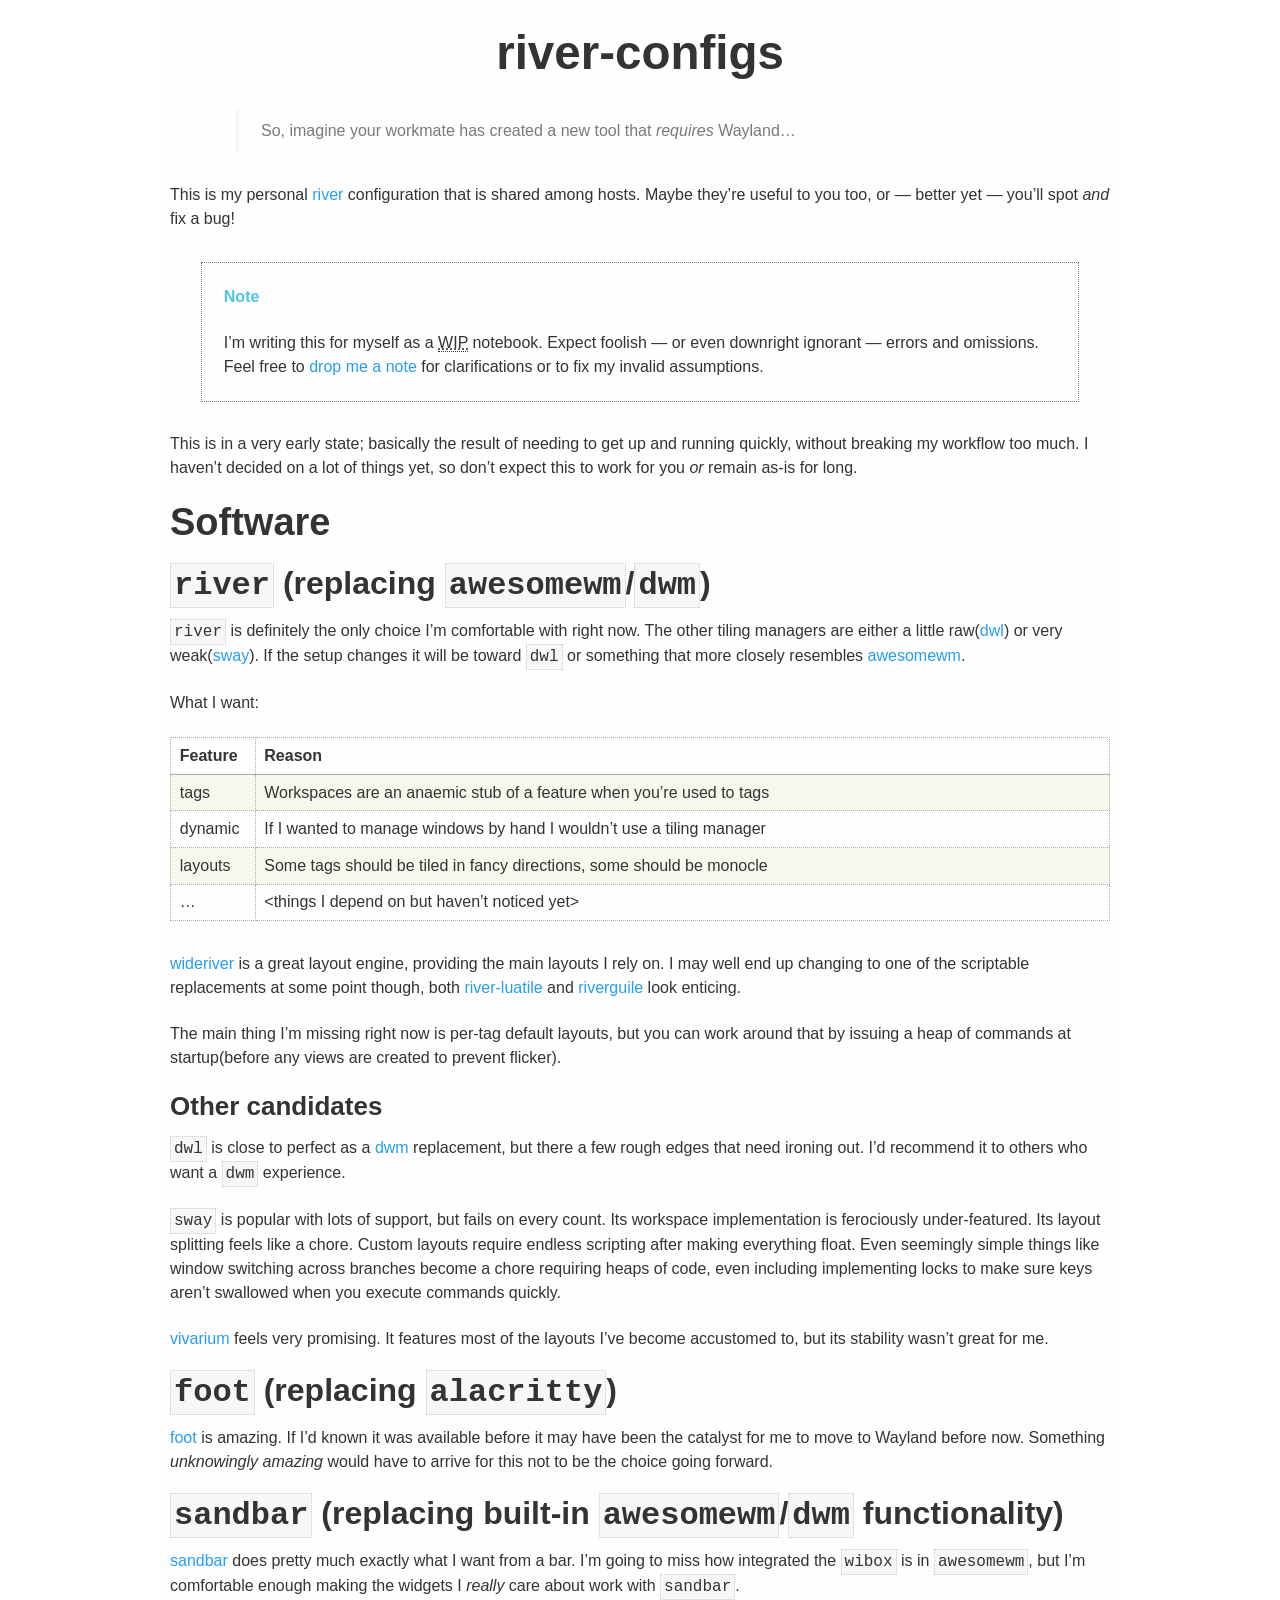
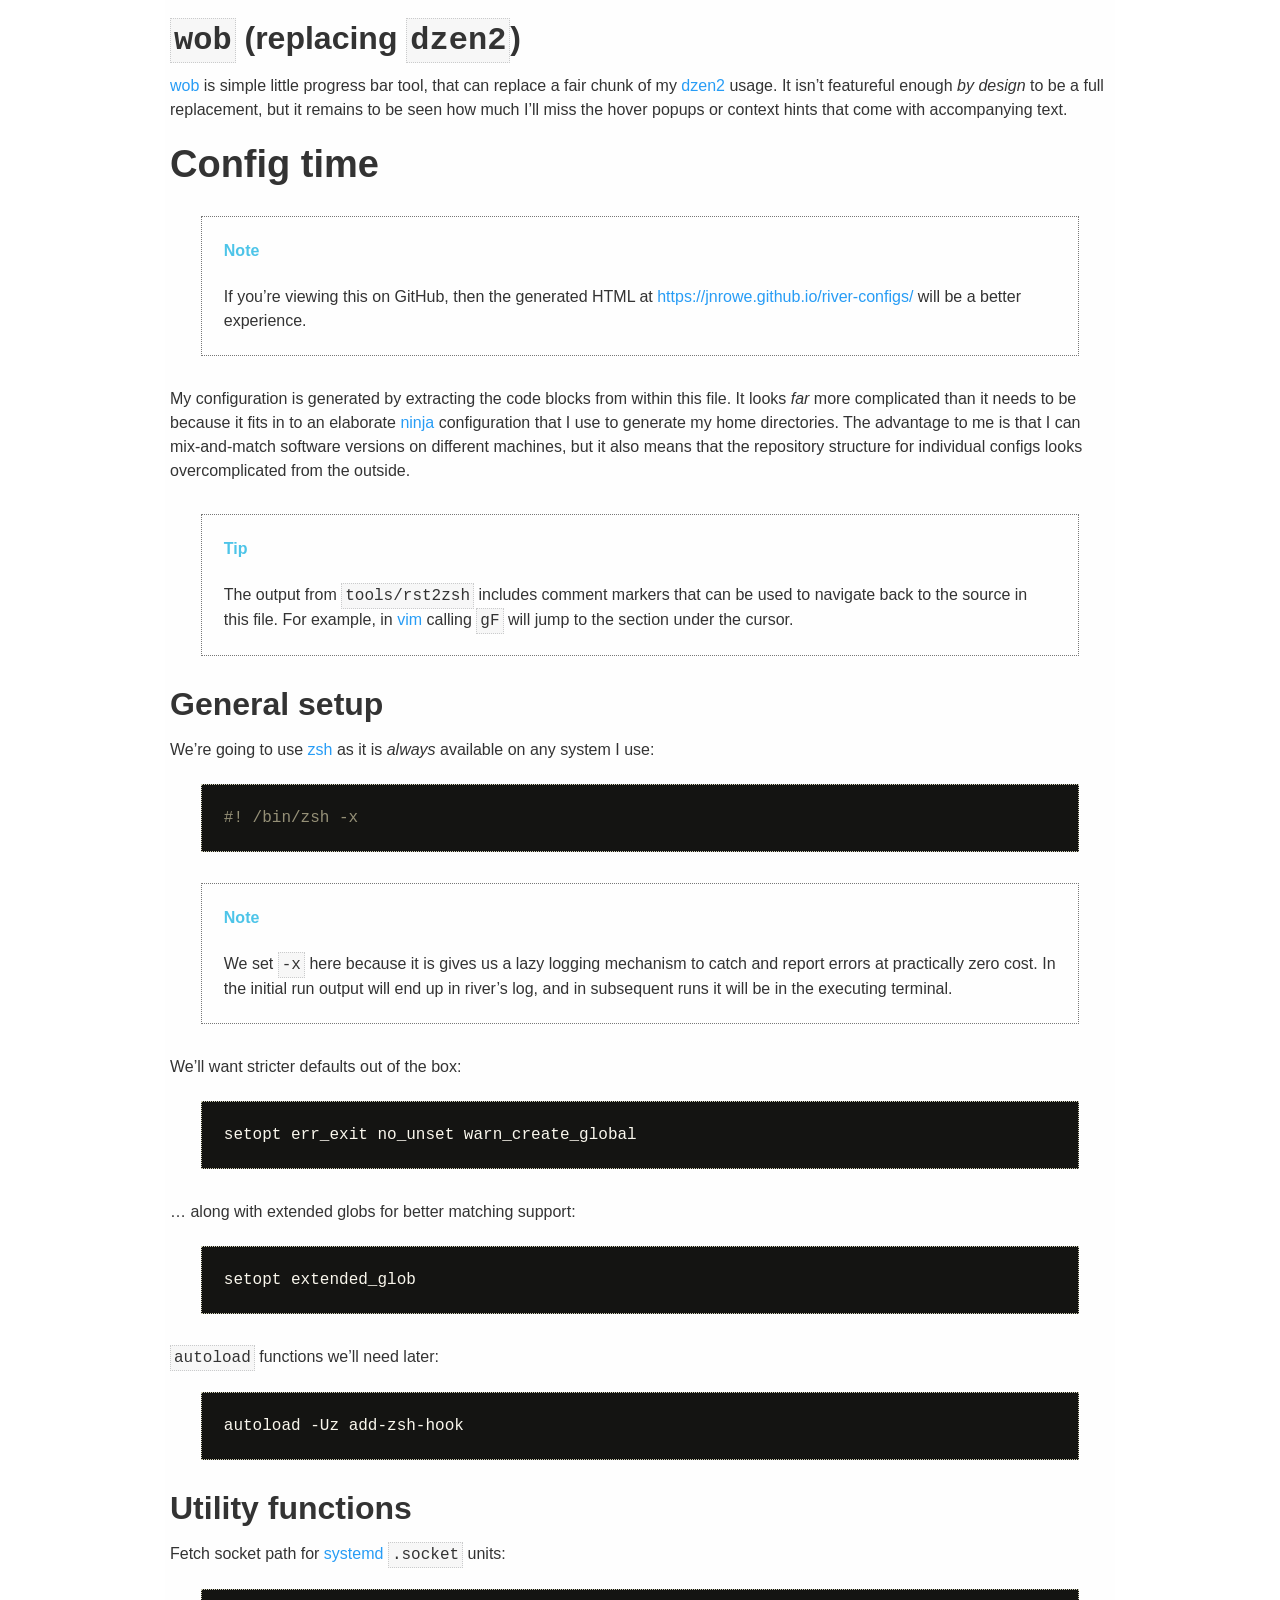
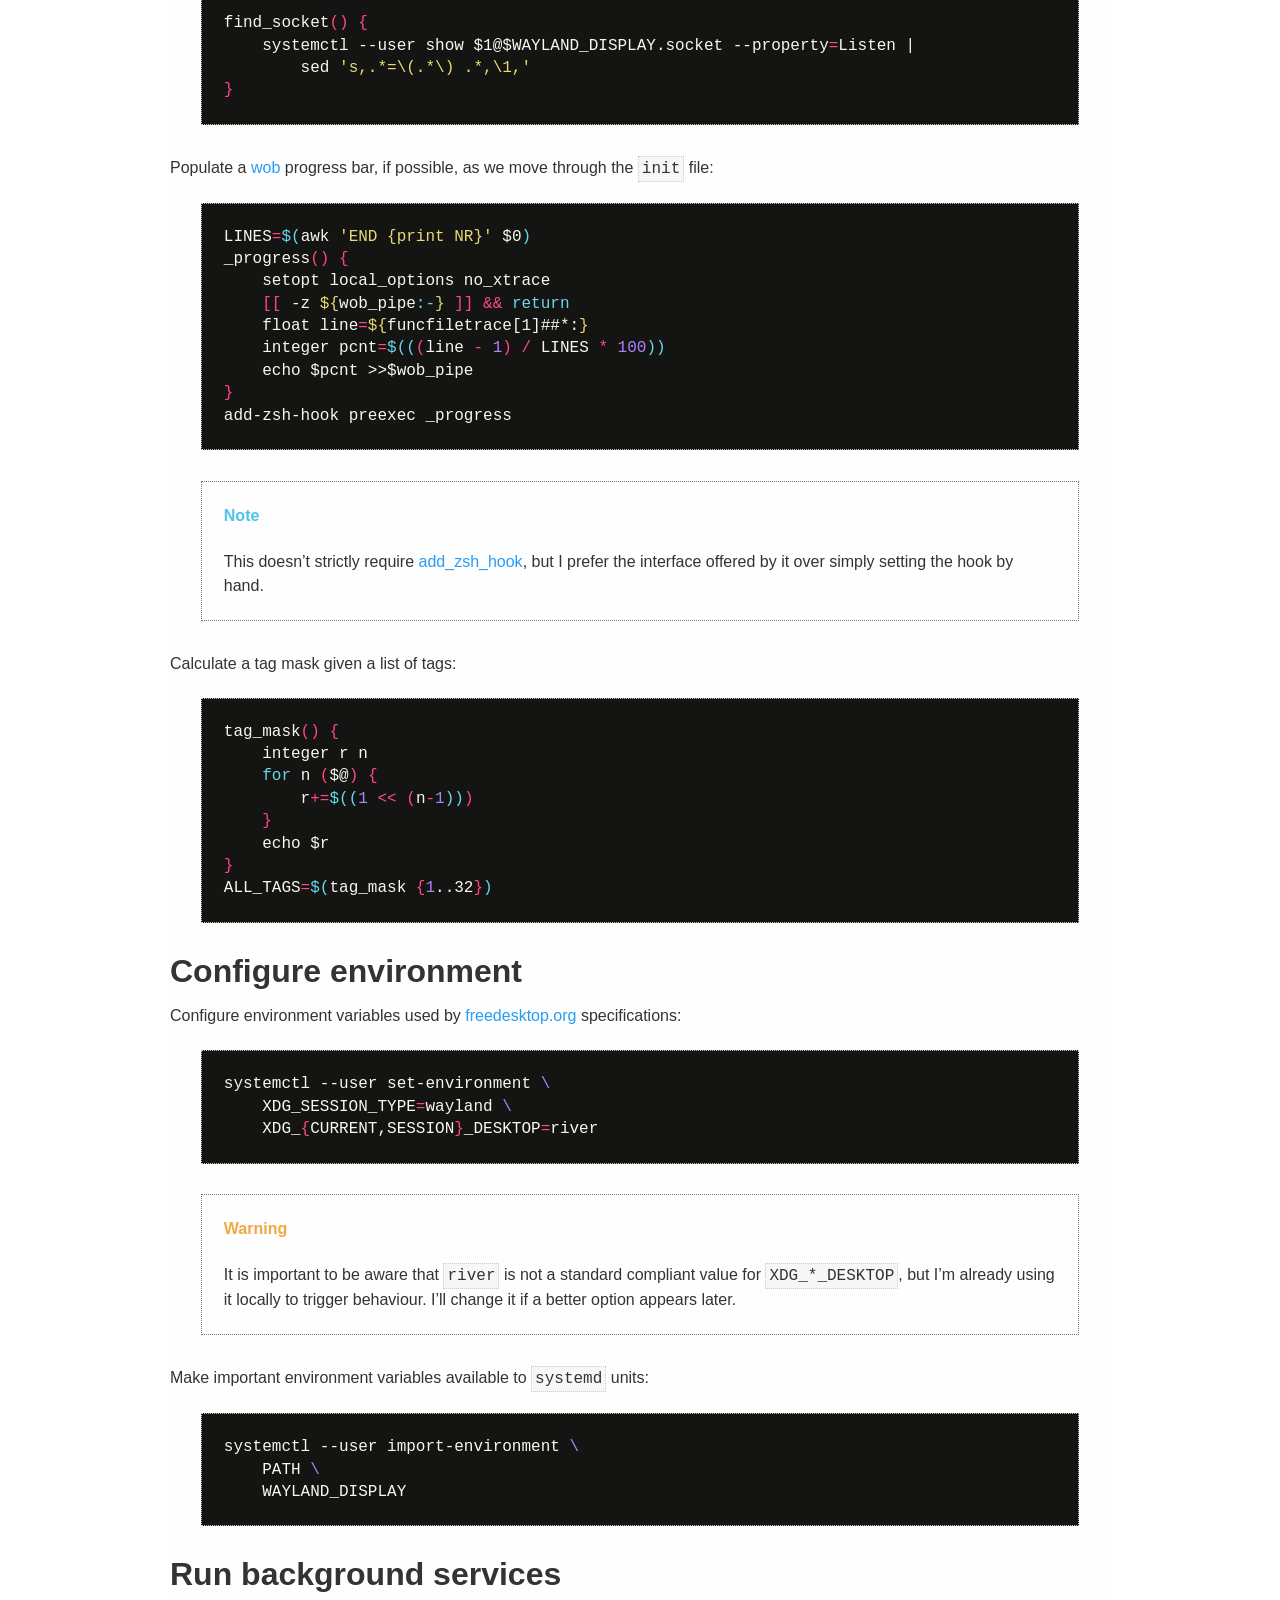
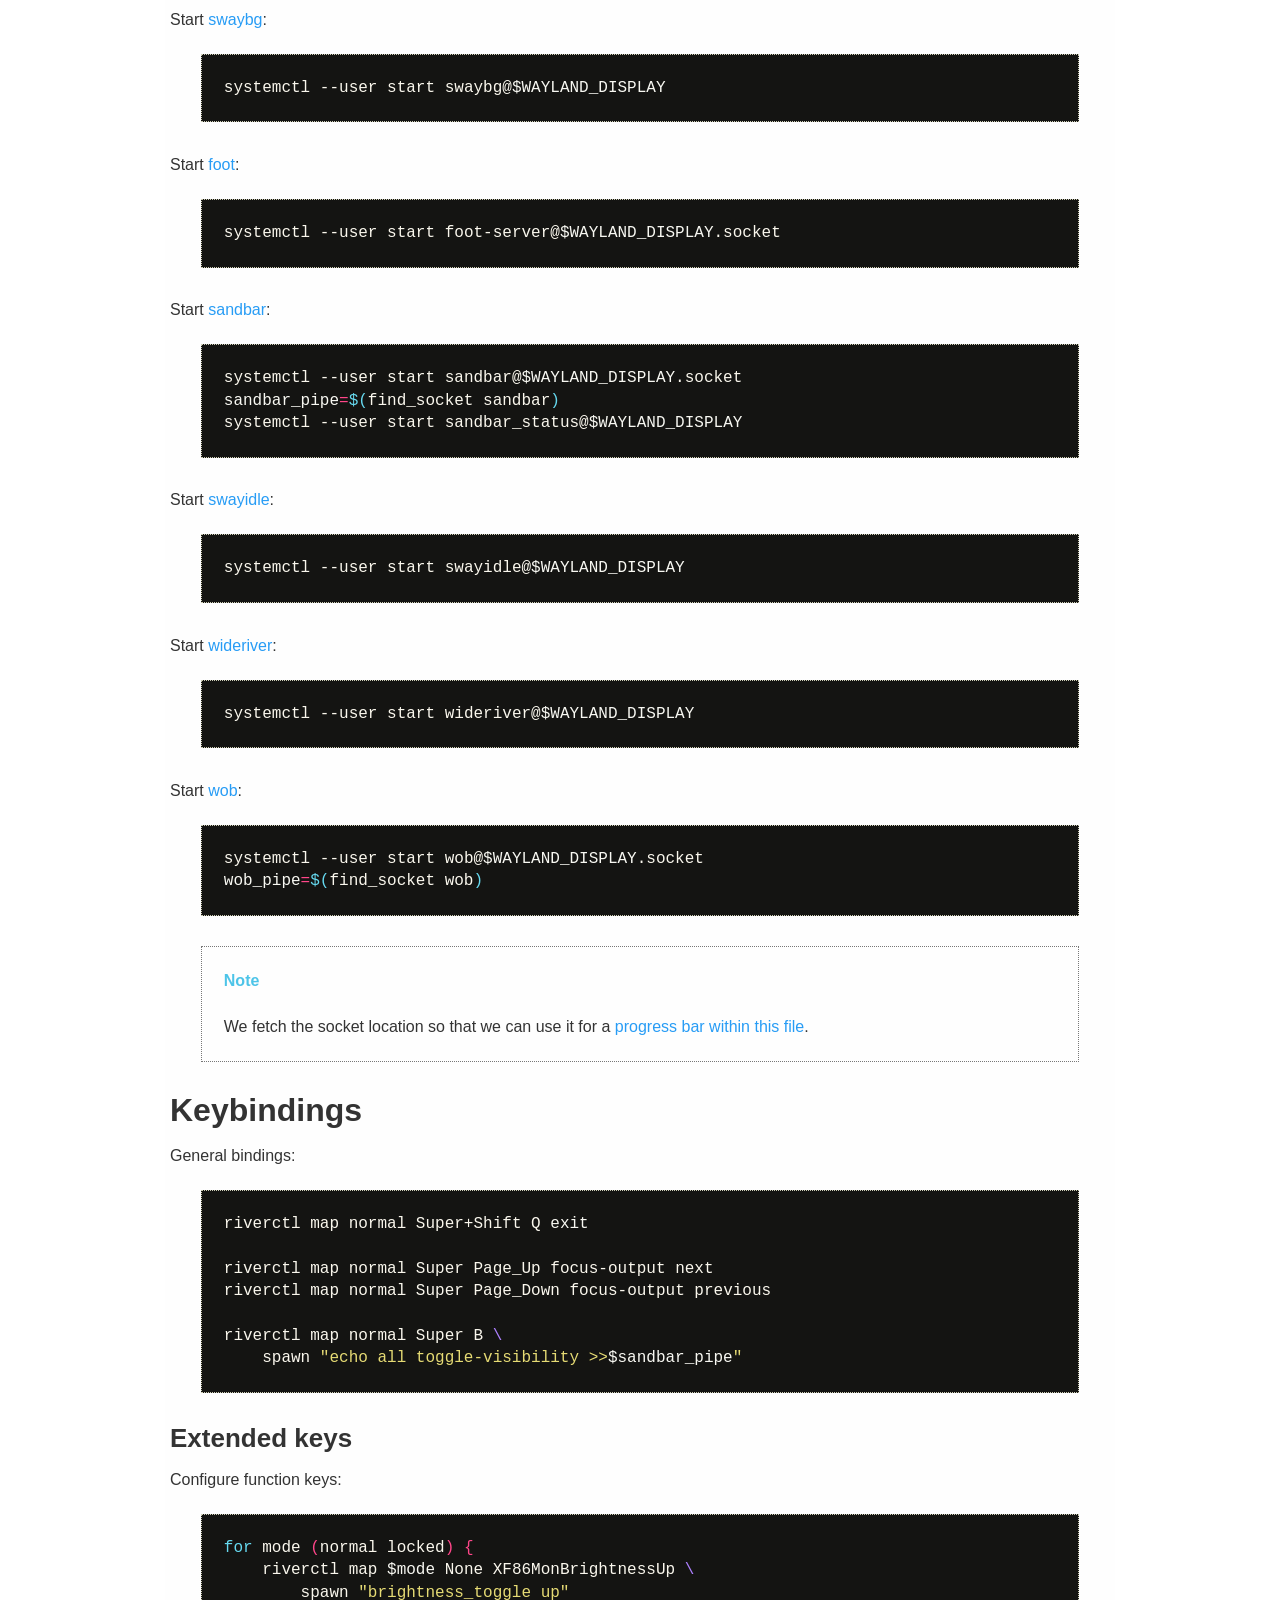
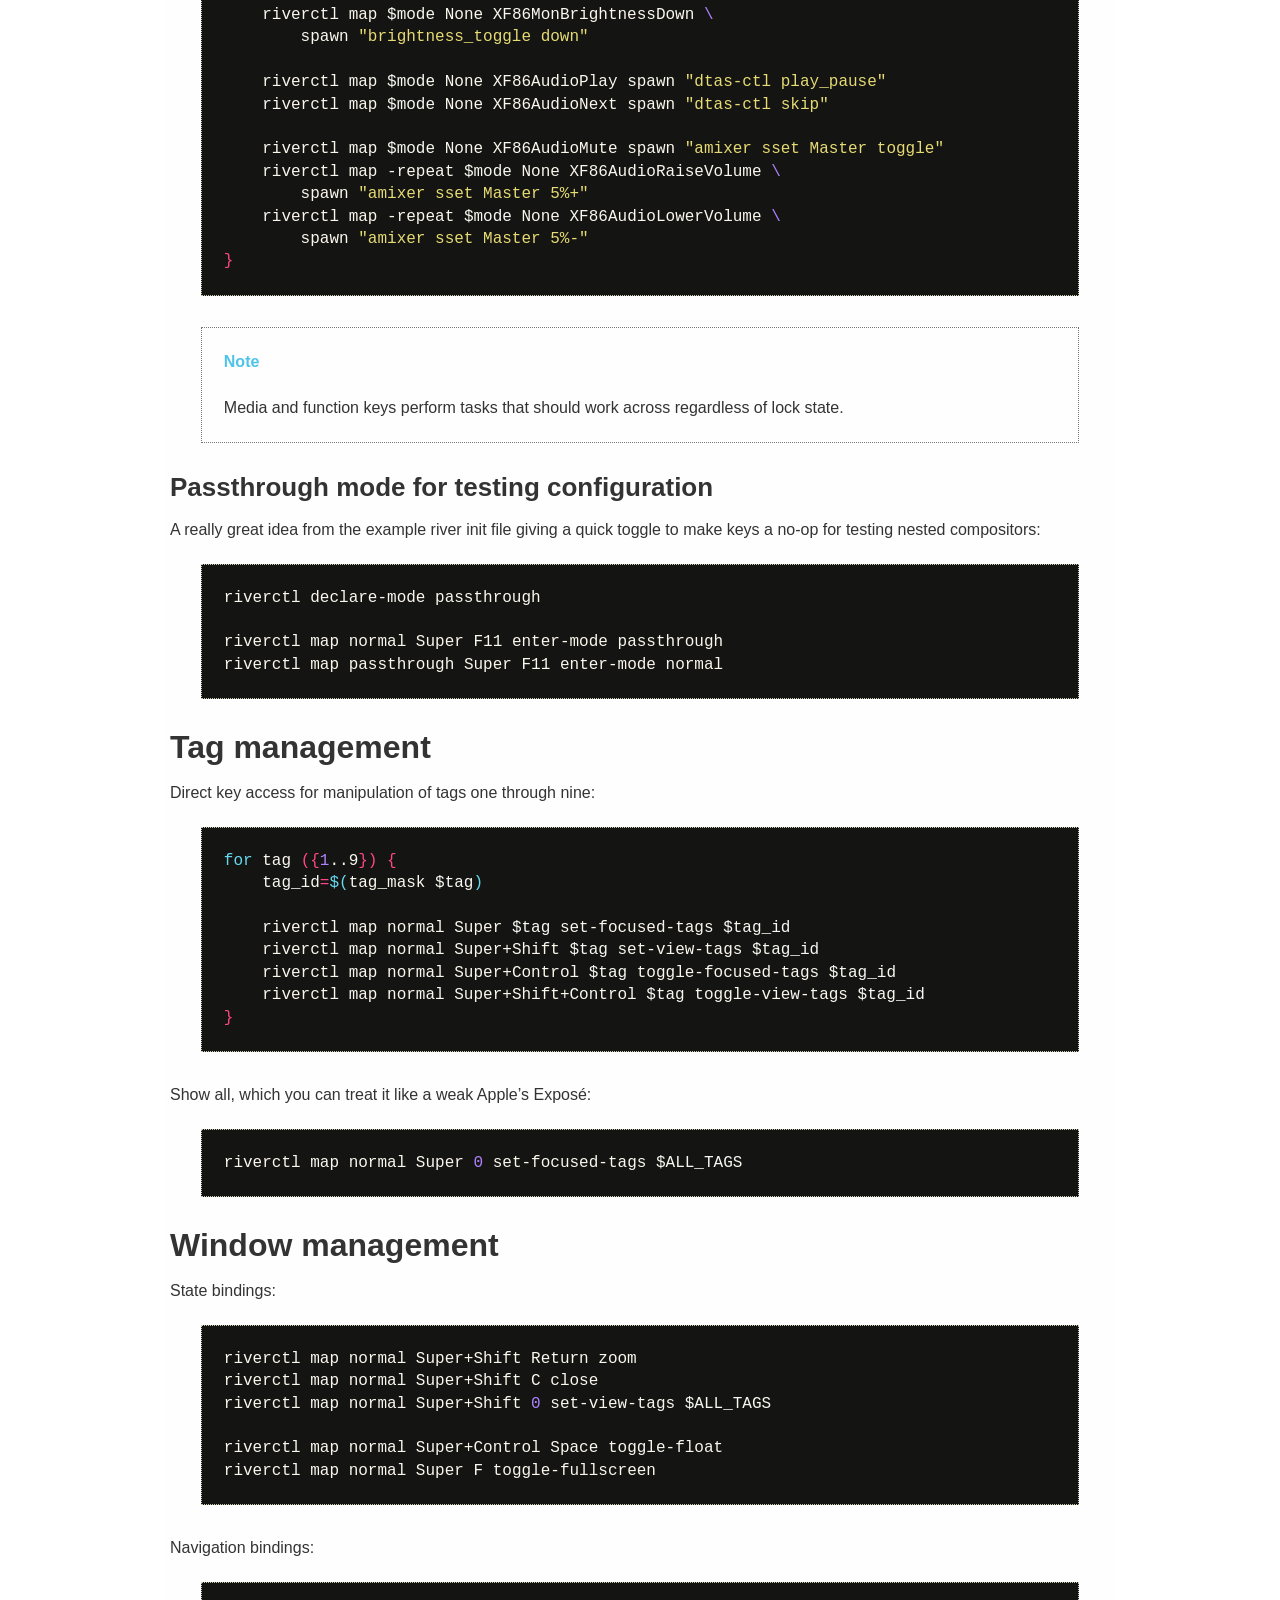
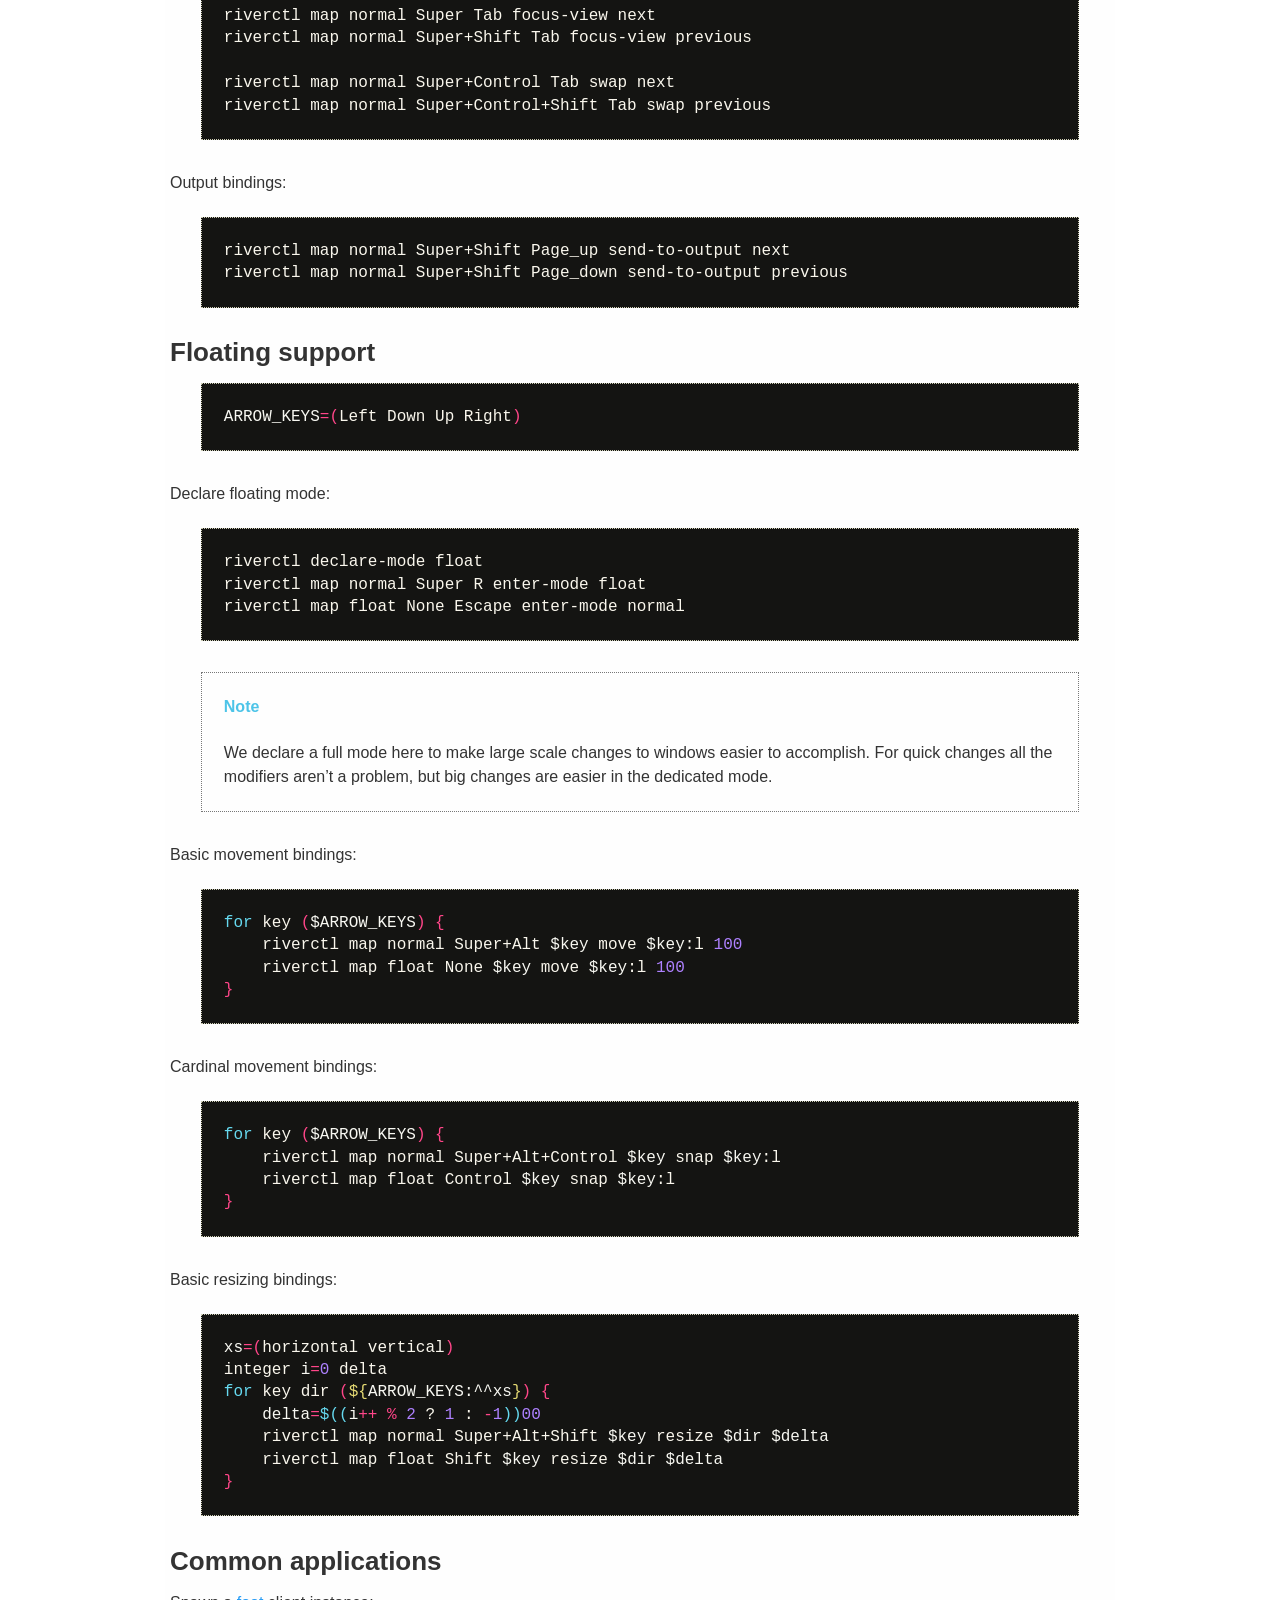
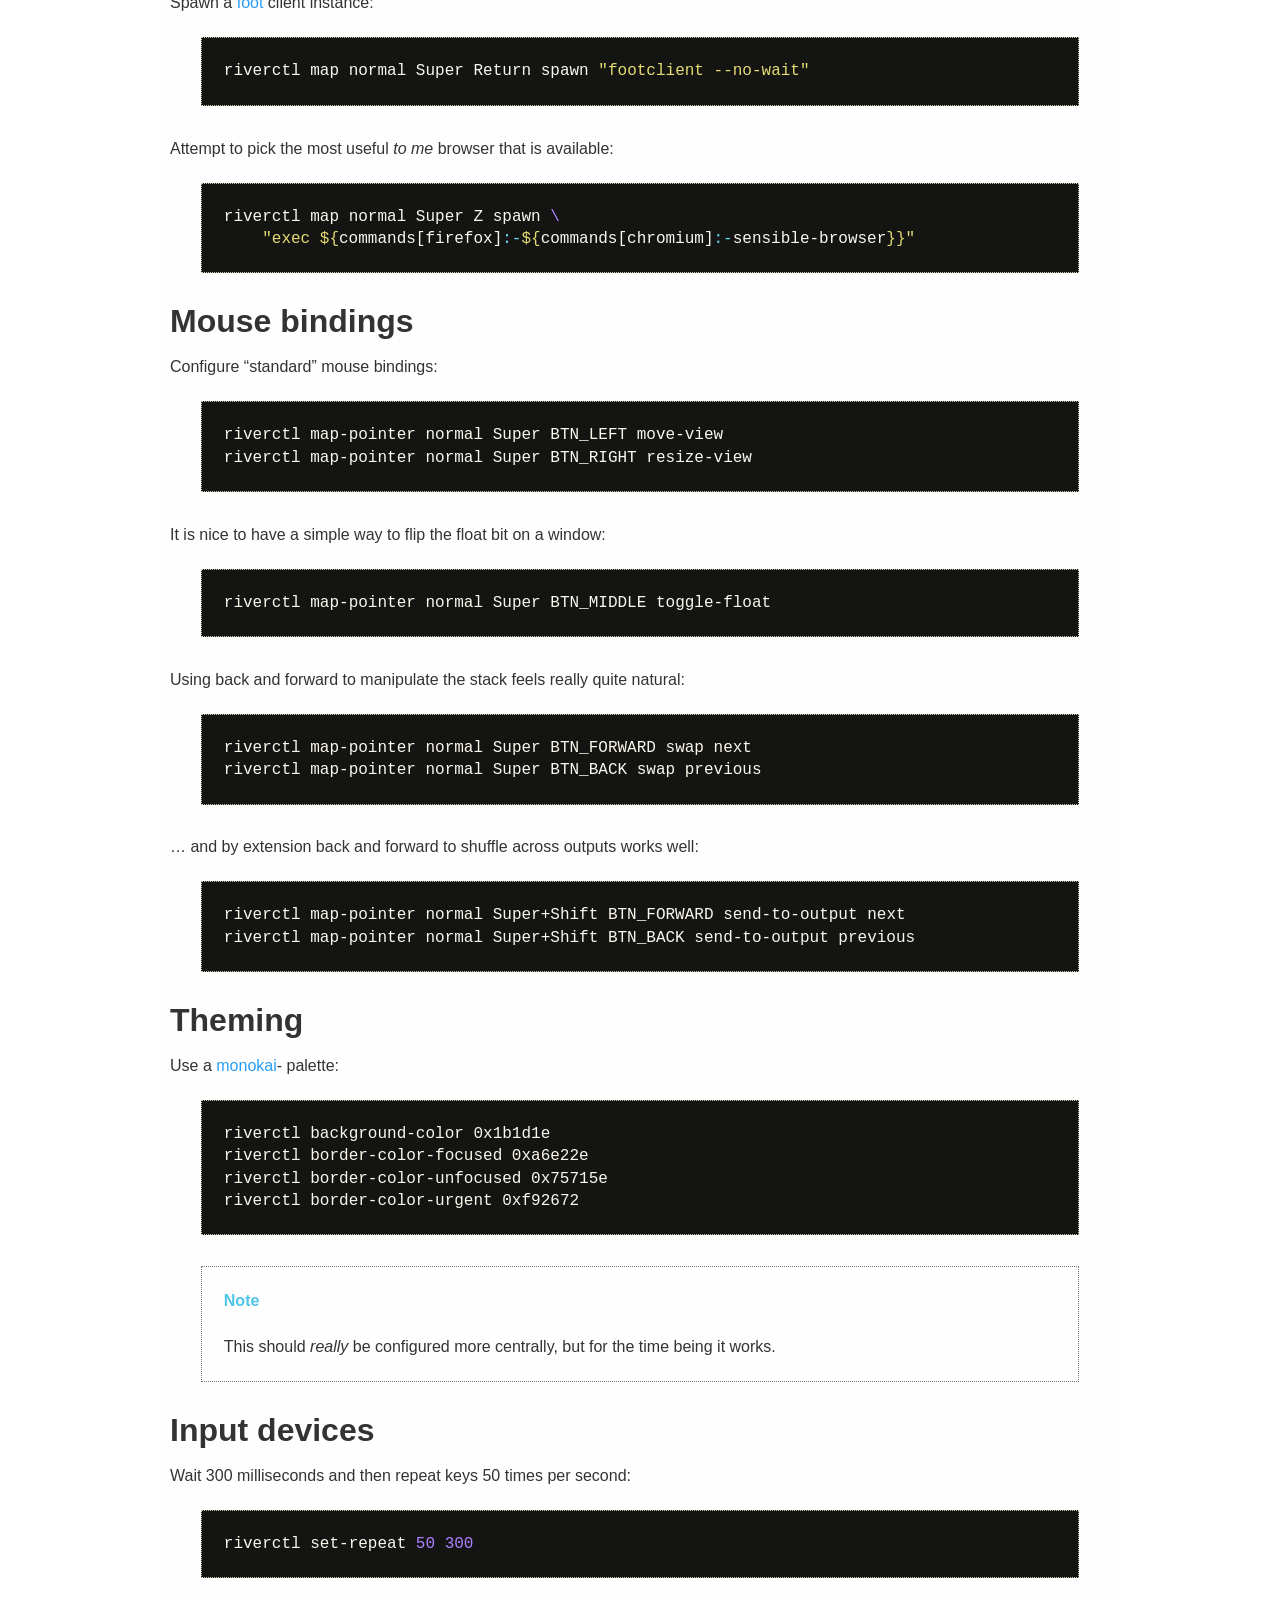
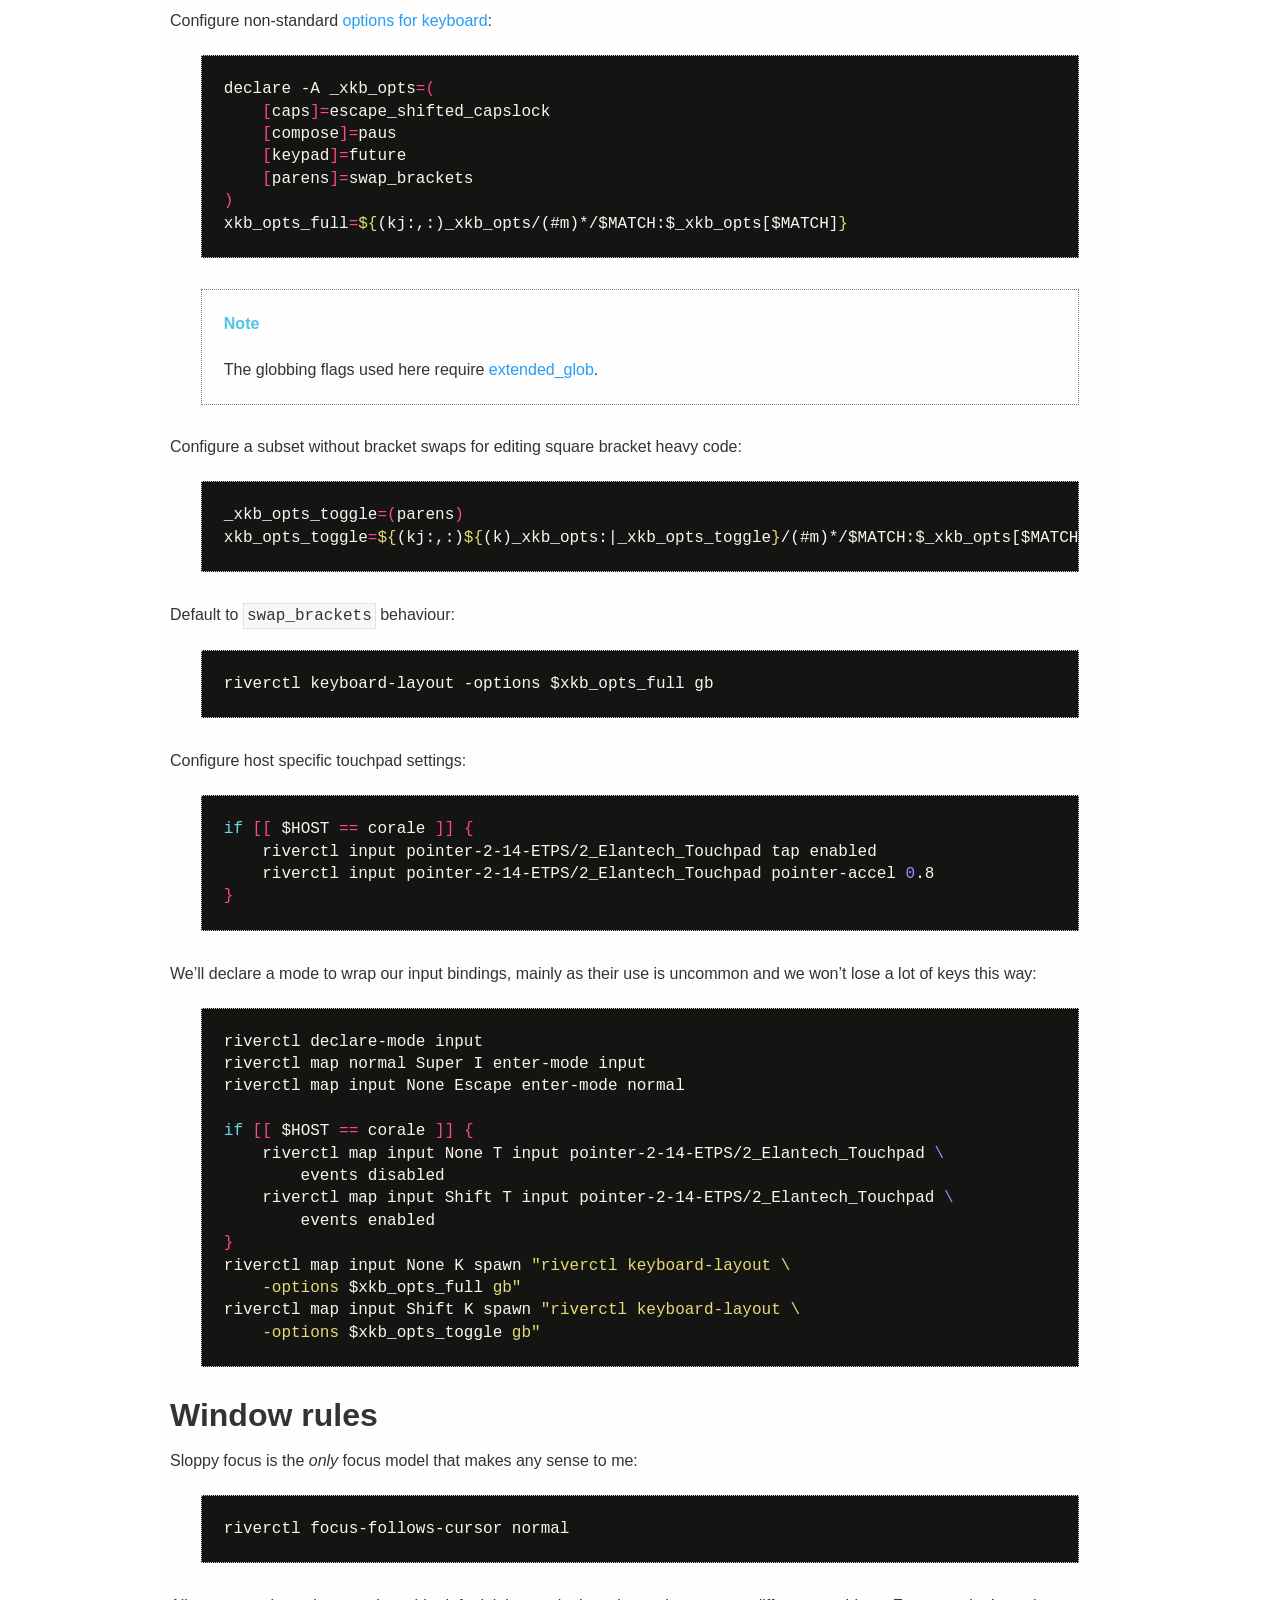
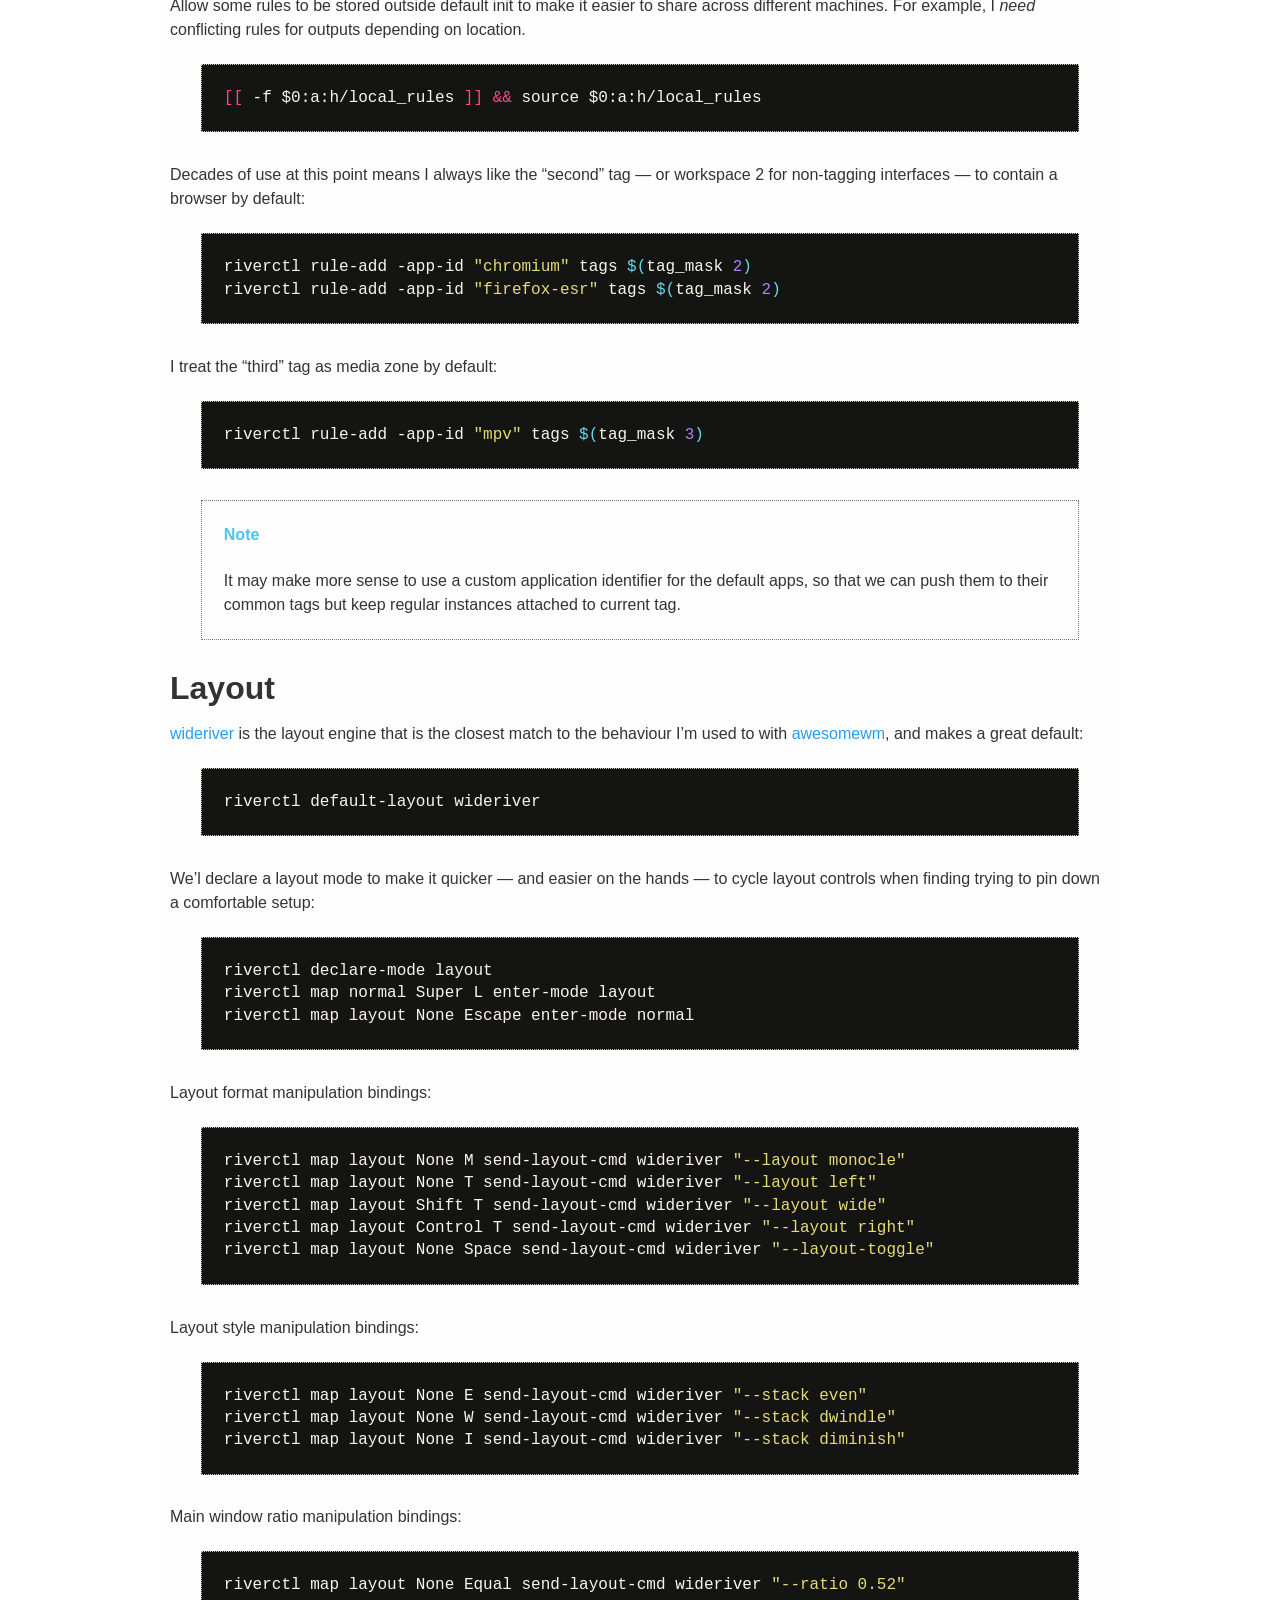
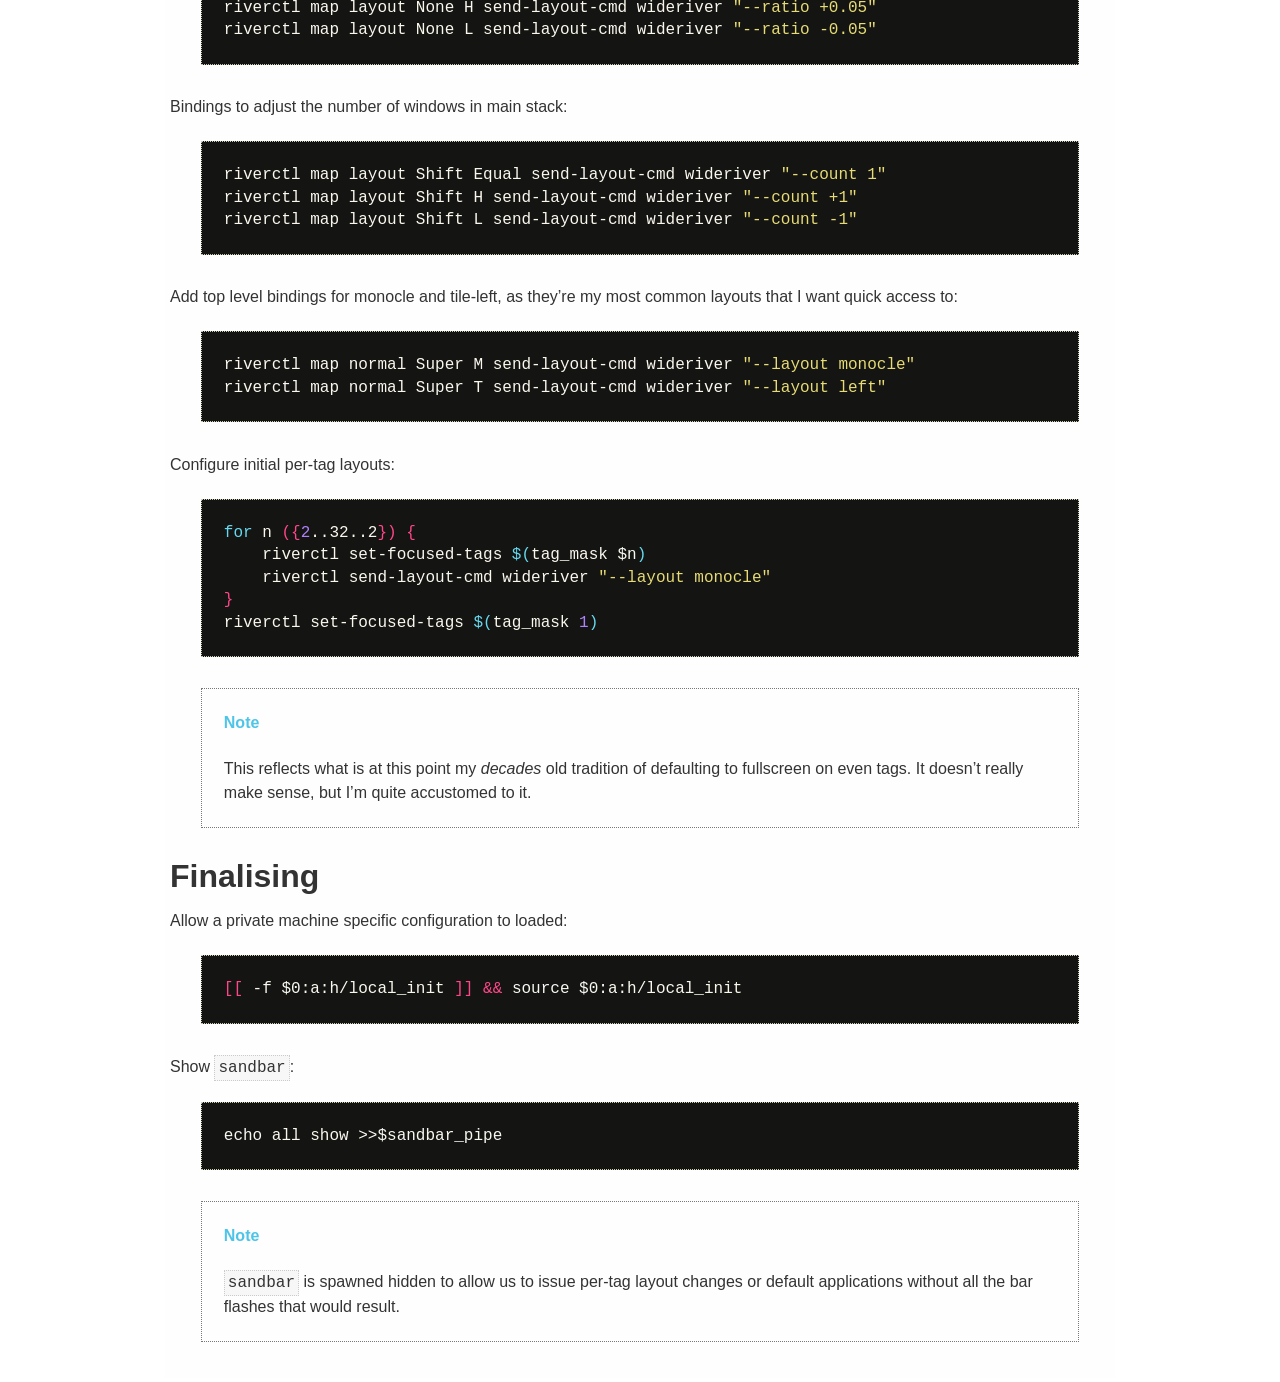
==== index.html @ e958c57f "Regenerated on bd68c4d" ====
<?xml version="1.0" encoding="utf-8"?>
<!DOCTYPE html PUBLIC "-//W3C//DTD XHTML 1.0 Transitional//EN" "http://www.w3.org/TR/xhtml1/DTD/xhtml1-transitional.dtd">
<html xmlns="http://www.w3.org/1999/xhtml" xml:lang="en" lang="en">
<head>
<meta http-equiv="Content-Type" content="text/html; charset=utf-8" />
<meta name="generator" content="Docutils 0.20.1: https://docutils.sourceforge.io/" />
<title>river-configs</title>
<link rel="stylesheet" href="css/rhythm.css" type="text/css" />
<link rel="stylesheet" href="css/monokai.css" type="text/css" />
</head>
<body>
<div class="document" id="river-configs">
<h1 class="title">river-configs</h1>

<blockquote class="epigraph">
So, imagine your workmate has created a new tool that <em>requires</em> Wayland…</blockquote>
<p>This is my personal <a class="reference external" href="https://codeberg.org/river/river">river</a> configuration that is shared among hosts.  Maybe
they’re useful to you too, or — better yet — you’ll spot <em>and</em> fix a bug!</p>
<div class="admonition note">
<p class="first admonition-title">Note</p>
<p class="last">I’m writing this for myself as a <abbr title="Work In Progress">WIP</abbr> notebook.  Expect foolish — or even
downright ignorant — errors and omissions.  Feel free to <a class="reference external" href="mailto:jnrowe&#64;gmail.com">drop me a note</a>
for clarifications or to fix my invalid assumptions.</p>
</div>
<p>This is in a very early state; basically the result of needing to get up and
running quickly, without breaking my workflow too much.  I haven’t decided on a
lot of things yet, so don’t expect this to work for you <em>or</em> remain as-is for
long.</p>
<div class="section" id="software">
<h1>Software</h1>
<div class="section" id="river-replacing-awesomewm-dwm">
<h2><tt class="docutils literal">river</tt> (replacing <tt class="docutils literal">awesomewm</tt>/<tt class="docutils literal">dwm</tt>)</h2>
<p><tt class="docutils literal">river</tt> is definitely the only choice I’m comfortable with right now.  The
other tiling managers are either a little raw(<a class="reference external" href="https://codeberg.org/dwl/dwl.git">dwl</a>) or very weak(<a class="reference external" href="https://github.com/swaywm/sway/">sway</a>).  If the
setup changes it will be toward <tt class="docutils literal">dwl</tt> or something that more closely resembles
<a class="reference external" href="https://awesomewm.org/">awesomewm</a>.</p>
<p>What I want:</p>
<table border="1" class="docutils">
<colgroup>
<col width="9%" />
<col width="91%" />
</colgroup>
<thead valign="bottom">
<tr><th class="head">Feature</th>
<th class="head">Reason</th>
</tr>
</thead>
<tbody valign="top">
<tr><td>tags</td>
<td>Workspaces are an anaemic stub of a feature when you’re used to tags</td>
</tr>
<tr><td>dynamic</td>
<td>If I wanted to manage windows by hand I wouldn’t use a tiling manager</td>
</tr>
<tr><td>layouts</td>
<td>Some tags should be tiled in fancy directions, some should be monocle</td>
</tr>
<tr><td>…</td>
<td>&lt;things I depend on but haven’t noticed yet&gt;</td>
</tr>
</tbody>
</table>
<p><a class="reference external" href="https://github.com/alex-courtis/wideriver">wideriver</a> is a great layout engine, providing the main layouts I rely on.
I may well end up changing to one of the scriptable replacements at some point
though, both <a class="reference external" href="https://github.com/MaxVerevkin/river-luatile">river-luatile</a> and <a class="reference external" href="https://git.sr.ht/~leon_plickat/riverguile">riverguile</a> look enticing.</p>
<p>The main thing I’m missing right now is per-tag default layouts, but you can
work around that by issuing a heap of commands at startup(before any views are
created to prevent flicker).</p>
<div class="section" id="other-candidates">
<h3>Other candidates</h3>
<p><tt class="docutils literal">dwl</tt> is close to perfect as a <a class="reference external" href="http://dwm.suckless.org/">dwm</a> replacement, but there a few rough edges
that need ironing out.  I’d recommend it to others who want a <tt class="docutils literal">dwm</tt>
experience.</p>
<p><tt class="docutils literal">sway</tt> is popular with lots of support, but fails on every count.  Its
workspace implementation is ferociously under-featured.  Its layout splitting
feels like a chore.  Custom layouts require endless scripting after making
everything float.  Even seemingly simple things like window switching across
branches become a chore requiring heaps of code, even including implementing
locks to make sure keys aren’t swallowed when you execute commands quickly.</p>
<p><a class="reference external" href="https://github.com/inclement/vivarium">vivarium</a> feels very promising.  It features most of the layouts I’ve become
accustomed to, but its stability wasn’t great for me.</p>
</div>
</div>
<div class="section" id="foot-replacing-alacritty">
<h2><tt class="docutils literal">foot</tt> (replacing <tt class="docutils literal">alacritty</tt>)</h2>
<p><a class="reference external" href="https://codeberg.org/dnkl/foot">foot</a> is amazing.  If I’d known it was available before it may have been the
catalyst for me to move to Wayland before now.  Something <em>unknowingly amazing</em>
would have to arrive for this not to be the choice going forward.</p>
</div>
<div class="section" id="sandbar-replacing-built-in-awesomewm-dwm-functionality">
<h2><tt class="docutils literal">sandbar</tt> (replacing built-in <tt class="docutils literal">awesomewm</tt>/<tt class="docutils literal">dwm</tt> functionality)</h2>
<p><a class="reference external" href="https://github.com/kolunmi/sandbar">sandbar</a> does pretty much exactly what I want from a bar.  I’m going to miss how
integrated the <tt class="docutils literal">wibox</tt> is in <tt class="docutils literal">awesomewm</tt>, but I’m comfortable enough making
the widgets I <em>really</em> care about work with <tt class="docutils literal">sandbar</tt>.</p>
</div>
<div class="section" id="wob-replacing-dzen2">
<h2><tt class="docutils literal">wob</tt> (replacing <tt class="docutils literal">dzen2</tt>)</h2>
<p><a class="reference external" href="https://github.com/francma/wob">wob</a> is simple little progress bar tool, that can replace a fair chunk of my
<a class="reference external" href="https://github.com/robm/dzen">dzen2</a> usage.  It isn’t featureful enough <em>by design</em> to be a full replacement,
but it remains to be seen how much I’ll miss the hover popups or context hints
that come with accompanying text.</p>
</div>
</div>
<div class="section" id="config-time">
<h1>Config time</h1>
<div class="admonition note">
<p class="first admonition-title">Note</p>
<p class="last">If you’re viewing this on GitHub, then the generated HTML at
<a class="reference external" href="https://jnrowe.github.io/river-configs/">https://jnrowe.github.io/river-configs/</a> will be a better experience.</p>
</div>
<p>My configuration is generated by extracting the code blocks from within this
file.  It looks <em>far</em> more complicated than it needs to be because it fits in to
an elaborate <a class="reference external" href="https://ninja-build.org/">ninja</a> configuration that I use to generate my home directories.
The advantage to me is that I can mix-and-match software versions on different
machines, but it also means that the repository structure for individual configs
looks overcomplicated from the outside.</p>
<div class="admonition tip">
<p class="first admonition-title">Tip</p>
<p class="last">The output from <tt class="docutils literal">tools/rst2zsh</tt> includes comment markers that can be used
to navigate back to the source in this file.  For example, in <a class="reference external" href="https://www.vim.org/">vim</a> calling
<tt class="docutils literal">gF</tt> will jump to the section under the cursor.</p>
</div>
<div class="section" id="general-setup">
<h2>General setup</h2>
<p>We’re going to use <a class="reference external" href="https://www.zsh.org/">zsh</a> as it is <em>always</em> available on any system I use:</p>
<pre class="code zsh literal-block">
<span class="ch">#! /bin/zsh -x</span>
</pre>
<div class="admonition note">
<p class="first admonition-title">Note</p>
<p class="last">We set <tt class="docutils literal"><span class="pre">-x</span></tt> here because it is gives us a lazy logging mechanism to catch
and report errors at practically zero cost.  In the initial run output will
end up in river’s log, and in subsequent runs it will be in the executing
terminal.</p>
</div>
<p>We’ll want stricter defaults out of the box:</p>
<pre class="code zsh literal-block">
setopt<span class="w"> </span>err_exit<span class="w"> </span>no_unset<span class="w"> </span>warn_create_global
</pre>
<p id="extended-glob">… along with extended globs for better matching support:</p>
<pre class="code zsh literal-block">
setopt<span class="w"> </span>extended_glob
</pre>
<p id="add-zsh-hook"><tt class="docutils literal">autoload</tt> functions we’ll need later:</p>
<pre class="code zsh literal-block">
autoload<span class="w"> </span>-Uz<span class="w"> </span>add-zsh-hook
</pre>
</div>
<div class="section" id="utility-functions">
<h2>Utility functions</h2>
<p>Fetch socket path for <a class="reference external" href="https://systemd.io">systemd</a> <tt class="docutils literal">.socket</tt> units:</p>
<pre class="code zsh literal-block">
find_socket<span class="o">()</span><span class="w"> </span><span class="o">{</span><span class="w">
    </span>systemctl<span class="w"> </span>--user<span class="w"> </span>show<span class="w"> </span><span class="nv">$1</span>&#64;<span class="nv">$WAYLAND_DISPLAY</span>.socket<span class="w"> </span>--property<span class="o">=</span>Listen<span class="w"> </span><span class="p">|</span><span class="w">
        </span>sed<span class="w"> </span><span class="s1">'s,.*=\(.*\) .*,\1,'</span><span class="w">
</span><span class="o">}</span>
</pre>
<p id="progress-bar-within-this-file">Populate a <a class="reference external" href="https://github.com/francma/wob">wob</a> progress bar, if possible, as we move through the <tt class="docutils literal">init</tt>
file:</p>
<pre class="code zsh literal-block">
<span class="nv">LINES</span><span class="o">=</span><span class="k">$(</span>awk<span class="w"> </span><span class="s1">'END {print NR}'</span><span class="w"> </span><span class="nv">$0</span><span class="k">)</span><span class="w">
</span>_progress<span class="o">()</span><span class="w"> </span><span class="o">{</span><span class="w">
    </span>setopt<span class="w"> </span>local_options<span class="w"> </span>no_xtrace<span class="w">
    </span><span class="o">[[</span><span class="w"> </span>-z<span class="w"> </span><span class="si">${</span><span class="nv">wob_pipe</span><span class="k">:-</span><span class="si">}</span><span class="w"> </span><span class="o">]]</span><span class="w"> </span><span class="o">&amp;&amp;</span><span class="w"> </span><span class="k">return</span><span class="w">
    </span>float<span class="w"> </span><span class="nv">line</span><span class="o">=</span><span class="si">${</span><span class="nv">funcfiletrace</span><span class="p">[1]##*:</span><span class="si">}</span><span class="w">
    </span>integer<span class="w"> </span><span class="nv">pcnt</span><span class="o">=</span><span class="k">$((</span><span class="o">(</span><span class="nv">line</span><span class="w"> </span><span class="o">-</span><span class="w"> </span><span class="m">1</span><span class="o">)</span><span class="w"> </span><span class="o">/</span><span class="w"> </span><span class="nv">LINES</span><span class="w"> </span><span class="o">*</span><span class="w"> </span><span class="m">100</span><span class="k">))</span><span class="w">
    </span><span class="nb">echo</span><span class="w"> </span><span class="nv">$pcnt</span><span class="w"> </span>&gt;&gt;<span class="nv">$wob_pipe</span><span class="w">
</span><span class="o">}</span><span class="w">
</span>add-zsh-hook<span class="w"> </span>preexec<span class="w"> </span>_progress
</pre>
<div class="admonition note">
<p class="first admonition-title">Note</p>
<p class="last">This doesn’t strictly require <a class="reference internal" href="#add-zsh-hook">add_zsh_hook</a>, but I prefer the interface
offered by it over simply setting the hook by hand.</p>
</div>
<p>Calculate a tag mask given a list of tags:</p>
<pre class="code zsh literal-block">
tag_mask<span class="o">()</span><span class="w"> </span><span class="o">{</span><span class="w">
    </span>integer<span class="w"> </span>r<span class="w"> </span>n<span class="w">
    </span><span class="k">for</span><span class="w"> </span>n<span class="w"> </span><span class="o">(</span><span class="nv">$&#64;</span><span class="o">)</span><span class="w"> </span><span class="o">{</span><span class="w">
        </span><span class="nv">r</span><span class="o">+=</span><span class="k">$((</span><span class="m">1</span><span class="w"> </span><span class="o">&lt;&lt;</span><span class="w"> </span><span class="o">(</span><span class="nv">n</span><span class="o">-</span><span class="m">1</span><span class="k">))</span><span class="o">)</span><span class="w">
    </span><span class="o">}</span><span class="w">
    </span><span class="nb">echo</span><span class="w"> </span><span class="nv">$r</span><span class="w">
</span><span class="o">}</span><span class="w">
</span><span class="nv">ALL_TAGS</span><span class="o">=</span><span class="k">$(</span>tag_mask<span class="w"> </span><span class="o">{</span><span class="m">1</span>..32<span class="o">}</span><span class="k">)</span>
</pre>
</div>
<div class="section" id="configure-environment">
<h2>Configure environment</h2>
<p>Configure environment variables used by <a class="reference external" href="https://freedesktop.org">freedesktop.org</a> specifications:</p>
<pre class="code zsh literal-block">
systemctl<span class="w"> </span>--user<span class="w"> </span>set-environment<span class="w"> </span><span class="se">\
</span><span class="w">    </span><span class="nv">XDG_SESSION_TYPE</span><span class="o">=</span>wayland<span class="w"> </span><span class="se">\
</span><span class="w">    </span>XDG_<span class="o">{</span>CURRENT,SESSION<span class="o">}</span><span class="nv">_DESKTOP</span><span class="o">=</span>river
</pre>
<div class="admonition warning">
<p class="first admonition-title">Warning</p>
<p class="last">It is important to be aware that <tt class="docutils literal">river</tt> is not a standard compliant value
for <tt class="docutils literal">XDG_*_DESKTOP</tt>, but I’m already using it locally to trigger
behaviour.  I’ll change it if a better option appears later.</p>
</div>
<p>Make important environment variables available to <tt class="docutils literal">systemd</tt> units:</p>
<pre class="code zsh literal-block">
systemctl<span class="w"> </span>--user<span class="w"> </span>import-environment<span class="w"> </span><span class="se">\
</span><span class="w">    </span>PATH<span class="w"> </span><span class="se">\
</span><span class="w">    </span>WAYLAND_DISPLAY
</pre>
</div>
<div class="section" id="run-background-services">
<h2>Run background services</h2>
<p>Start <a class="reference external" href="https://github.com/swaywm/swaybg">swaybg</a>:</p>
<pre class="code zsh literal-block">
systemctl<span class="w"> </span>--user<span class="w"> </span>start<span class="w"> </span>swaybg&#64;<span class="nv">$WAYLAND_DISPLAY</span>
</pre>
<p>Start <a class="reference external" href="https://codeberg.org/dnkl/foot">foot</a>:</p>
<pre class="code zsh literal-block">
systemctl<span class="w"> </span>--user<span class="w"> </span>start<span class="w"> </span>foot-server&#64;<span class="nv">$WAYLAND_DISPLAY</span>.socket
</pre>
<p>Start <a class="reference external" href="https://github.com/kolunmi/sandbar">sandbar</a>:</p>
<pre class="code zsh literal-block">
systemctl<span class="w"> </span>--user<span class="w"> </span>start<span class="w"> </span>sandbar&#64;<span class="nv">$WAYLAND_DISPLAY</span>.socket<span class="w">
</span><span class="nv">sandbar_pipe</span><span class="o">=</span><span class="k">$(</span>find_socket<span class="w"> </span>sandbar<span class="k">)</span><span class="w">
</span>systemctl<span class="w"> </span>--user<span class="w"> </span>start<span class="w"> </span>sandbar_status&#64;<span class="nv">$WAYLAND_DISPLAY</span>
</pre>
<p>Start <a class="reference external" href="https://github.com/swaywm/swayidle">swayidle</a>:</p>
<pre class="code zsh literal-block">
systemctl<span class="w"> </span>--user<span class="w"> </span>start<span class="w"> </span>swayidle&#64;<span class="nv">$WAYLAND_DISPLAY</span>
</pre>
<p>Start <a class="reference external" href="https://github.com/alex-courtis/wideriver">wideriver</a>:</p>
<pre class="code zsh literal-block">
systemctl<span class="w"> </span>--user<span class="w"> </span>start<span class="w"> </span>wideriver&#64;<span class="nv">$WAYLAND_DISPLAY</span>
</pre>
<p>Start <a class="reference external" href="https://github.com/francma/wob">wob</a>:</p>
<pre class="code zsh literal-block">
systemctl<span class="w"> </span>--user<span class="w"> </span>start<span class="w"> </span>wob&#64;<span class="nv">$WAYLAND_DISPLAY</span>.socket<span class="w">
</span><span class="nv">wob_pipe</span><span class="o">=</span><span class="k">$(</span>find_socket<span class="w"> </span>wob<span class="k">)</span>
</pre>
<div class="admonition note">
<p class="first admonition-title">Note</p>
<p class="last">We fetch the socket location so that we can use it for a <a class="reference internal" href="#progress-bar-within-this-file">progress bar
within this file</a>.</p>
</div>
</div>
<div class="section" id="keybindings">
<h2>Keybindings</h2>
<p>General bindings:</p>
<pre class="code zsh literal-block">
riverctl<span class="w"> </span>map<span class="w"> </span>normal<span class="w"> </span>Super+Shift<span class="w"> </span>Q<span class="w"> </span><span class="nb">exit</span><span class="w">

</span>riverctl<span class="w"> </span>map<span class="w"> </span>normal<span class="w"> </span>Super<span class="w"> </span>Page_Up<span class="w"> </span>focus-output<span class="w"> </span>next<span class="w">
</span>riverctl<span class="w"> </span>map<span class="w"> </span>normal<span class="w"> </span>Super<span class="w"> </span>Page_Down<span class="w"> </span>focus-output<span class="w"> </span>previous<span class="w">

</span>riverctl<span class="w"> </span>map<span class="w"> </span>normal<span class="w"> </span>Super<span class="w"> </span>B<span class="w"> </span><span class="se">\
</span><span class="w">    </span>spawn<span class="w"> </span><span class="s2">&quot;echo all toggle-visibility &gt;&gt;</span><span class="nv">$sandbar_pipe</span><span class="s2">&quot;</span>
</pre>
<div class="section" id="extended-keys">
<h3>Extended keys</h3>
<p>Configure function keys:</p>
<pre class="code zsh literal-block">
<span class="k">for</span><span class="w"> </span>mode<span class="w"> </span><span class="o">(</span>normal<span class="w"> </span>locked<span class="o">)</span><span class="w"> </span><span class="o">{</span><span class="w">
    </span>riverctl<span class="w"> </span>map<span class="w"> </span><span class="nv">$mode</span><span class="w"> </span>None<span class="w"> </span>XF86MonBrightnessUp<span class="w"> </span><span class="se">\
</span><span class="w">        </span>spawn<span class="w"> </span><span class="s2">&quot;brightness_toggle up&quot;</span><span class="w">
    </span>riverctl<span class="w"> </span>map<span class="w"> </span><span class="nv">$mode</span><span class="w"> </span>None<span class="w"> </span>XF86MonBrightnessDown<span class="w"> </span><span class="se">\
</span><span class="w">        </span>spawn<span class="w"> </span><span class="s2">&quot;brightness_toggle down&quot;</span><span class="w">

    </span>riverctl<span class="w"> </span>map<span class="w"> </span><span class="nv">$mode</span><span class="w"> </span>None<span class="w"> </span>XF86AudioPlay<span class="w"> </span>spawn<span class="w"> </span><span class="s2">&quot;dtas-ctl play_pause&quot;</span><span class="w">
    </span>riverctl<span class="w"> </span>map<span class="w"> </span><span class="nv">$mode</span><span class="w"> </span>None<span class="w"> </span>XF86AudioNext<span class="w"> </span>spawn<span class="w"> </span><span class="s2">&quot;dtas-ctl skip&quot;</span><span class="w">

    </span>riverctl<span class="w"> </span>map<span class="w"> </span><span class="nv">$mode</span><span class="w"> </span>None<span class="w"> </span>XF86AudioMute<span class="w"> </span>spawn<span class="w"> </span><span class="s2">&quot;amixer sset Master toggle&quot;</span><span class="w">
    </span>riverctl<span class="w"> </span>map<span class="w"> </span>-repeat<span class="w"> </span><span class="nv">$mode</span><span class="w"> </span>None<span class="w"> </span>XF86AudioRaiseVolume<span class="w"> </span><span class="se">\
</span><span class="w">        </span>spawn<span class="w"> </span><span class="s2">&quot;amixer sset Master 5%+&quot;</span><span class="w">
    </span>riverctl<span class="w"> </span>map<span class="w"> </span>-repeat<span class="w"> </span><span class="nv">$mode</span><span class="w"> </span>None<span class="w"> </span>XF86AudioLowerVolume<span class="w"> </span><span class="se">\
</span><span class="w">        </span>spawn<span class="w"> </span><span class="s2">&quot;amixer sset Master 5%-&quot;</span><span class="w">
</span><span class="o">}</span>
</pre>
<div class="admonition note">
<p class="first admonition-title">Note</p>
<p class="last">Media and function keys perform tasks that should work across regardless of
lock state.</p>
</div>
</div>
<div class="section" id="passthrough-mode-for-testing-configuration">
<h3>Passthrough mode for testing configuration</h3>
<p>A really great idea from the example river init file giving a quick toggle to
make keys a no-op for testing nested compositors:</p>
<pre class="code zsh literal-block">
riverctl<span class="w"> </span>declare-mode<span class="w"> </span>passthrough<span class="w">

</span>riverctl<span class="w"> </span>map<span class="w"> </span>normal<span class="w"> </span>Super<span class="w"> </span>F11<span class="w"> </span>enter-mode<span class="w"> </span>passthrough<span class="w">
</span>riverctl<span class="w"> </span>map<span class="w"> </span>passthrough<span class="w"> </span>Super<span class="w"> </span>F11<span class="w"> </span>enter-mode<span class="w"> </span>normal
</pre>
</div>
</div>
<div class="section" id="tag-management">
<h2>Tag management</h2>
<p>Direct key access for manipulation of tags one through nine:</p>
<pre class="code zsh literal-block">
<span class="k">for</span><span class="w"> </span>tag<span class="w"> </span><span class="o">({</span><span class="m">1</span>..9<span class="o">})</span><span class="w"> </span><span class="o">{</span><span class="w">
    </span><span class="nv">tag_id</span><span class="o">=</span><span class="k">$(</span>tag_mask<span class="w"> </span><span class="nv">$tag</span><span class="k">)</span><span class="w">

    </span>riverctl<span class="w"> </span>map<span class="w"> </span>normal<span class="w"> </span>Super<span class="w"> </span><span class="nv">$tag</span><span class="w"> </span>set-focused-tags<span class="w"> </span><span class="nv">$tag_id</span><span class="w">
    </span>riverctl<span class="w"> </span>map<span class="w"> </span>normal<span class="w"> </span>Super+Shift<span class="w"> </span><span class="nv">$tag</span><span class="w"> </span>set-view-tags<span class="w"> </span><span class="nv">$tag_id</span><span class="w">
    </span>riverctl<span class="w"> </span>map<span class="w"> </span>normal<span class="w"> </span>Super+Control<span class="w"> </span><span class="nv">$tag</span><span class="w"> </span>toggle-focused-tags<span class="w"> </span><span class="nv">$tag_id</span><span class="w">
    </span>riverctl<span class="w"> </span>map<span class="w"> </span>normal<span class="w"> </span>Super+Shift+Control<span class="w"> </span><span class="nv">$tag</span><span class="w"> </span>toggle-view-tags<span class="w"> </span><span class="nv">$tag_id</span><span class="w">
</span><span class="o">}</span>
</pre>
<p>Show all, which you can treat it like a weak Apple’s Exposé:</p>
<pre class="code zsh literal-block">
riverctl<span class="w"> </span>map<span class="w"> </span>normal<span class="w"> </span>Super<span class="w"> </span><span class="m">0</span><span class="w"> </span>set-focused-tags<span class="w"> </span><span class="nv">$ALL_TAGS</span>
</pre>
</div>
<div class="section" id="window-management">
<h2>Window management</h2>
<p>State bindings:</p>
<pre class="code zsh literal-block">
riverctl<span class="w"> </span>map<span class="w"> </span>normal<span class="w"> </span>Super+Shift<span class="w"> </span>Return<span class="w"> </span>zoom<span class="w">
</span>riverctl<span class="w"> </span>map<span class="w"> </span>normal<span class="w"> </span>Super+Shift<span class="w"> </span>C<span class="w"> </span>close<span class="w">
</span>riverctl<span class="w"> </span>map<span class="w"> </span>normal<span class="w"> </span>Super+Shift<span class="w"> </span><span class="m">0</span><span class="w"> </span>set-view-tags<span class="w"> </span><span class="nv">$ALL_TAGS</span><span class="w">

</span>riverctl<span class="w"> </span>map<span class="w"> </span>normal<span class="w"> </span>Super+Control<span class="w"> </span>Space<span class="w"> </span>toggle-float<span class="w">
</span>riverctl<span class="w"> </span>map<span class="w"> </span>normal<span class="w"> </span>Super<span class="w"> </span>F<span class="w"> </span>toggle-fullscreen
</pre>
<p>Navigation bindings:</p>
<pre class="code zsh literal-block">
riverctl<span class="w"> </span>map<span class="w"> </span>normal<span class="w"> </span>Super<span class="w"> </span>Tab<span class="w"> </span>focus-view<span class="w"> </span>next<span class="w">
</span>riverctl<span class="w"> </span>map<span class="w"> </span>normal<span class="w"> </span>Super+Shift<span class="w"> </span>Tab<span class="w"> </span>focus-view<span class="w"> </span>previous<span class="w">

</span>riverctl<span class="w"> </span>map<span class="w"> </span>normal<span class="w"> </span>Super+Control<span class="w"> </span>Tab<span class="w"> </span>swap<span class="w"> </span>next<span class="w">
</span>riverctl<span class="w"> </span>map<span class="w"> </span>normal<span class="w"> </span>Super+Control+Shift<span class="w"> </span>Tab<span class="w"> </span>swap<span class="w"> </span>previous
</pre>
<p>Output bindings:</p>
<pre class="code zsh literal-block">
riverctl<span class="w"> </span>map<span class="w"> </span>normal<span class="w"> </span>Super+Shift<span class="w"> </span>Page_up<span class="w"> </span>send-to-output<span class="w"> </span>next<span class="w">
</span>riverctl<span class="w"> </span>map<span class="w"> </span>normal<span class="w"> </span>Super+Shift<span class="w"> </span>Page_down<span class="w"> </span>send-to-output<span class="w"> </span>previous
</pre>
<div class="section" id="floating-support">
<h3>Floating support</h3>
<pre class="code zsh literal-block">
<span class="nv">ARROW_KEYS</span><span class="o">=(</span>Left<span class="w"> </span>Down<span class="w"> </span>Up<span class="w"> </span>Right<span class="o">)</span>
</pre>
<p>Declare floating mode:</p>
<pre class="code zsh literal-block">
riverctl<span class="w"> </span>declare-mode<span class="w"> </span>float<span class="w">
</span>riverctl<span class="w"> </span>map<span class="w"> </span>normal<span class="w"> </span>Super<span class="w"> </span>R<span class="w"> </span>enter-mode<span class="w"> </span>float<span class="w">
</span>riverctl<span class="w"> </span>map<span class="w"> </span>float<span class="w"> </span>None<span class="w"> </span>Escape<span class="w"> </span>enter-mode<span class="w"> </span>normal
</pre>
<div class="admonition note">
<p class="first admonition-title">Note</p>
<p class="last">We declare a full mode here to make large scale changes to windows easier to
accomplish.  For quick changes all the modifiers aren’t a problem, but big
changes are easier in the dedicated mode.</p>
</div>
<p>Basic movement bindings:</p>
<pre class="code zsh literal-block">
<span class="k">for</span><span class="w"> </span>key<span class="w"> </span><span class="o">(</span><span class="nv">$ARROW_KEYS</span><span class="o">)</span><span class="w"> </span><span class="o">{</span><span class="w">
    </span>riverctl<span class="w"> </span>map<span class="w"> </span>normal<span class="w"> </span>Super+Alt<span class="w"> </span><span class="nv">$key</span><span class="w"> </span>move<span class="w"> </span><span class="nv">$key</span>:l<span class="w"> </span><span class="m">100</span><span class="w">
    </span>riverctl<span class="w"> </span>map<span class="w"> </span>float<span class="w"> </span>None<span class="w"> </span><span class="nv">$key</span><span class="w"> </span>move<span class="w"> </span><span class="nv">$key</span>:l<span class="w"> </span><span class="m">100</span><span class="w">
</span><span class="o">}</span>
</pre>
<p>Cardinal movement bindings:</p>
<pre class="code zsh literal-block">
<span class="k">for</span><span class="w"> </span>key<span class="w"> </span><span class="o">(</span><span class="nv">$ARROW_KEYS</span><span class="o">)</span><span class="w"> </span><span class="o">{</span><span class="w">
    </span>riverctl<span class="w"> </span>map<span class="w"> </span>normal<span class="w"> </span>Super+Alt+Control<span class="w"> </span><span class="nv">$key</span><span class="w"> </span>snap<span class="w"> </span><span class="nv">$key</span>:l<span class="w">
    </span>riverctl<span class="w"> </span>map<span class="w"> </span>float<span class="w"> </span>Control<span class="w"> </span><span class="nv">$key</span><span class="w"> </span>snap<span class="w"> </span><span class="nv">$key</span>:l<span class="w">
</span><span class="o">}</span>
</pre>
<p>Basic resizing bindings:</p>
<pre class="code zsh literal-block">
<span class="nv">xs</span><span class="o">=(</span>horizontal<span class="w"> </span>vertical<span class="o">)</span><span class="w">
</span>integer<span class="w"> </span><span class="nv">i</span><span class="o">=</span><span class="m">0</span><span class="w"> </span>delta<span class="w">
</span><span class="k">for</span><span class="w"> </span>key<span class="w"> </span>dir<span class="w"> </span><span class="o">(</span><span class="si">${</span><span class="nv">ARROW_KEYS</span><span class="p">:^^xs</span><span class="si">}</span><span class="o">)</span><span class="w"> </span><span class="o">{</span><span class="w">
    </span><span class="nv">delta</span><span class="o">=</span><span class="k">$((</span><span class="nv">i</span><span class="o">++</span><span class="w"> </span><span class="o">%</span><span class="w"> </span><span class="m">2</span><span class="w"> </span>?<span class="w"> </span><span class="m">1</span><span class="w"> </span>:<span class="w"> </span><span class="o">-</span><span class="m">1</span><span class="k">))</span><span class="m">00</span><span class="w">
    </span>riverctl<span class="w"> </span>map<span class="w"> </span>normal<span class="w"> </span>Super+Alt+Shift<span class="w"> </span><span class="nv">$key</span><span class="w"> </span>resize<span class="w"> </span><span class="nv">$dir</span><span class="w"> </span><span class="nv">$delta</span><span class="w">
    </span>riverctl<span class="w"> </span>map<span class="w"> </span>float<span class="w"> </span>Shift<span class="w"> </span><span class="nv">$key</span><span class="w"> </span>resize<span class="w"> </span><span class="nv">$dir</span><span class="w"> </span><span class="nv">$delta</span><span class="w">
</span><span class="o">}</span>
</pre>
</div>
<div class="section" id="common-applications">
<h3>Common applications</h3>
<p>Spawn a <a class="reference external" href="https://codeberg.org/dnkl/foot">foot</a> client instance:</p>
<pre class="code zsh literal-block">
riverctl<span class="w"> </span>map<span class="w"> </span>normal<span class="w"> </span>Super<span class="w"> </span>Return<span class="w"> </span>spawn<span class="w"> </span><span class="s2">&quot;footclient --no-wait&quot;</span>
</pre>
<p>Attempt to pick the most useful <em>to me</em> browser that is available:</p>
<pre class="code zsh literal-block">
riverctl<span class="w"> </span>map<span class="w"> </span>normal<span class="w"> </span>Super<span class="w"> </span>Z<span class="w"> </span>spawn<span class="w"> </span><span class="se">\
</span><span class="w">    </span><span class="s2">&quot;exec </span><span class="si">${</span><span class="nv">commands</span><span class="p">[firefox]</span><span class="k">:-</span><span class="si">${</span><span class="nv">commands</span><span class="p">[chromium]</span><span class="k">:-</span><span class="nv">sensible</span><span class="p">-browser</span><span class="si">}}</span><span class="s2">&quot;</span>
</pre>
</div>
</div>
<div class="section" id="mouse-bindings">
<h2>Mouse bindings</h2>
<p>Configure “standard” mouse bindings:</p>
<pre class="code zsh literal-block">
riverctl<span class="w"> </span>map-pointer<span class="w"> </span>normal<span class="w"> </span>Super<span class="w"> </span>BTN_LEFT<span class="w"> </span>move-view<span class="w">
</span>riverctl<span class="w"> </span>map-pointer<span class="w"> </span>normal<span class="w"> </span>Super<span class="w"> </span>BTN_RIGHT<span class="w"> </span>resize-view
</pre>
<p>It is nice to have a simple way to flip the float bit on a window:</p>
<pre class="code zsh literal-block">
riverctl<span class="w"> </span>map-pointer<span class="w"> </span>normal<span class="w"> </span>Super<span class="w"> </span>BTN_MIDDLE<span class="w"> </span>toggle-float
</pre>
<p>Using back and forward to manipulate the stack feels really quite natural:</p>
<pre class="code zsh literal-block">
riverctl<span class="w"> </span>map-pointer<span class="w"> </span>normal<span class="w"> </span>Super<span class="w"> </span>BTN_FORWARD<span class="w"> </span>swap<span class="w"> </span>next<span class="w">
</span>riverctl<span class="w"> </span>map-pointer<span class="w"> </span>normal<span class="w"> </span>Super<span class="w"> </span>BTN_BACK<span class="w"> </span>swap<span class="w"> </span>previous
</pre>
<p>… and by extension back and forward to shuffle across outputs works well:</p>
<pre class="code zsh literal-block">
riverctl<span class="w"> </span>map-pointer<span class="w"> </span>normal<span class="w"> </span>Super+Shift<span class="w"> </span>BTN_FORWARD<span class="w"> </span>send-to-output<span class="w"> </span>next<span class="w">
</span>riverctl<span class="w"> </span>map-pointer<span class="w"> </span>normal<span class="w"> </span>Super+Shift<span class="w"> </span>BTN_BACK<span class="w"> </span>send-to-output<span class="w"> </span>previous
</pre>
</div>
<div class="section" id="theming">
<h2>Theming</h2>
<p>Use a <a class="reference external" href="https://github.com/tanvirtin/monokai.nvim">monokai</a>- palette:</p>
<pre class="code zsh literal-block">
riverctl<span class="w"> </span>background-color<span class="w"> </span>0x1b1d1e<span class="w">
</span>riverctl<span class="w"> </span>border-color-focused<span class="w"> </span>0xa6e22e<span class="w">
</span>riverctl<span class="w"> </span>border-color-unfocused<span class="w"> </span>0x75715e<span class="w">
</span>riverctl<span class="w"> </span>border-color-urgent<span class="w"> </span>0xf92672
</pre>
<div class="admonition note">
<p class="first admonition-title">Note</p>
<p class="last">This should <em>really</em> be configured more centrally, but for the time being it
works.</p>
</div>
</div>
<div class="section" id="input-devices">
<h2>Input devices</h2>
<p>Wait 300 milliseconds and then repeat keys 50 times per second:</p>
<pre class="code zsh literal-block">
riverctl<span class="w"> </span>set-repeat<span class="w"> </span><span class="m">50</span><span class="w"> </span><span class="m">300</span>
</pre>
<p>Configure non-standard <a class="reference external" href="https://www.freedesktop.org/wiki/Software/XKeyboardConfig/">options for keyboard</a>:</p>
<pre class="code zsh literal-block">
<span class="nb">declare</span><span class="w"> </span>-A<span class="w"> </span><span class="nv">_xkb_opts</span><span class="o">=(</span><span class="w">
    </span><span class="o">[</span>caps<span class="o">]=</span>escape_shifted_capslock<span class="w">
    </span><span class="o">[</span>compose<span class="o">]=</span>paus<span class="w">
    </span><span class="o">[</span>keypad<span class="o">]=</span>future<span class="w">
    </span><span class="o">[</span>parens<span class="o">]=</span>swap_brackets<span class="w">
</span><span class="o">)</span><span class="w">
</span><span class="nv">xkb_opts_full</span><span class="o">=</span><span class="si">${</span><span class="p">(kj:,:)_xkb_opts/(#m)*/</span><span class="nv">$MATCH</span><span class="p">:</span><span class="nv">$_xkb_opts</span><span class="p">[</span><span class="nv">$MATCH</span><span class="p">]</span><span class="si">}</span>
</pre>
<div class="admonition note">
<p class="first admonition-title">Note</p>
<p class="last">The globbing flags used here require <a class="reference internal" href="#extended-glob">extended_glob</a>.</p>
</div>
<p>Configure a subset without bracket swaps for editing square bracket heavy code:</p>
<pre class="code zsh literal-block">
<span class="nv">_xkb_opts_toggle</span><span class="o">=(</span>parens<span class="o">)</span><span class="w">
</span><span class="nv">xkb_opts_toggle</span><span class="o">=</span><span class="si">${</span><span class="p">(kj:,:)</span><span class="si">${</span><span class="p">(k)_xkb_opts:|_xkb_opts_toggle</span><span class="si">}</span><span class="p">/(#m)*/</span><span class="nv">$MATCH</span><span class="p">:</span><span class="nv">$_xkb_opts</span><span class="p">[</span><span class="nv">$MATCH</span><span class="p">]</span><span class="si">}</span>
</pre>
<p>Default to <tt class="docutils literal">swap_brackets</tt> behaviour:</p>
<pre class="code zsh literal-block">
riverctl<span class="w"> </span>keyboard-layout<span class="w"> </span>-options<span class="w"> </span><span class="nv">$xkb_opts_full</span><span class="w"> </span>gb
</pre>
<p>Configure host specific touchpad settings:</p>
<pre class="code zsh literal-block">
<span class="k">if</span><span class="w"> </span><span class="o">[[</span><span class="w"> </span><span class="nv">$HOST</span><span class="w"> </span><span class="o">==</span><span class="w"> </span>corale<span class="w"> </span><span class="o">]]</span><span class="w"> </span><span class="o">{</span><span class="w">
    </span>riverctl<span class="w"> </span>input<span class="w"> </span>pointer-2-14-ETPS/2_Elantech_Touchpad<span class="w"> </span>tap<span class="w"> </span>enabled<span class="w">
    </span>riverctl<span class="w"> </span>input<span class="w"> </span>pointer-2-14-ETPS/2_Elantech_Touchpad<span class="w"> </span>pointer-accel<span class="w"> </span><span class="m">0</span>.8<span class="w">
</span><span class="o">}</span>
</pre>
<p>We’ll declare a mode to wrap our input bindings, mainly as their use is uncommon
and we won’t lose a lot of keys this way:</p>
<pre class="code zsh literal-block">
riverctl<span class="w"> </span>declare-mode<span class="w"> </span>input<span class="w">
</span>riverctl<span class="w"> </span>map<span class="w"> </span>normal<span class="w"> </span>Super<span class="w"> </span>I<span class="w"> </span>enter-mode<span class="w"> </span>input<span class="w">
</span>riverctl<span class="w"> </span>map<span class="w"> </span>input<span class="w"> </span>None<span class="w"> </span>Escape<span class="w"> </span>enter-mode<span class="w"> </span>normal<span class="w">

</span><span class="k">if</span><span class="w"> </span><span class="o">[[</span><span class="w"> </span><span class="nv">$HOST</span><span class="w"> </span><span class="o">==</span><span class="w"> </span>corale<span class="w"> </span><span class="o">]]</span><span class="w"> </span><span class="o">{</span><span class="w">
    </span>riverctl<span class="w"> </span>map<span class="w"> </span>input<span class="w"> </span>None<span class="w"> </span>T<span class="w"> </span>input<span class="w"> </span>pointer-2-14-ETPS/2_Elantech_Touchpad<span class="w"> </span><span class="se">\
</span><span class="w">        </span>events<span class="w"> </span>disabled<span class="w">
    </span>riverctl<span class="w"> </span>map<span class="w"> </span>input<span class="w"> </span>Shift<span class="w"> </span>T<span class="w"> </span>input<span class="w"> </span>pointer-2-14-ETPS/2_Elantech_Touchpad<span class="w"> </span><span class="se">\
</span><span class="w">        </span>events<span class="w"> </span>enabled<span class="w">
</span><span class="o">}</span><span class="w">
</span>riverctl<span class="w"> </span>map<span class="w"> </span>input<span class="w"> </span>None<span class="w"> </span>K<span class="w"> </span>spawn<span class="w"> </span><span class="s2">&quot;riverctl keyboard-layout \
    -options </span><span class="nv">$xkb_opts_full</span><span class="s2"> gb&quot;</span><span class="w">
</span>riverctl<span class="w"> </span>map<span class="w"> </span>input<span class="w"> </span>Shift<span class="w"> </span>K<span class="w"> </span>spawn<span class="w"> </span><span class="s2">&quot;riverctl keyboard-layout \
    -options </span><span class="nv">$xkb_opts_toggle</span><span class="s2"> gb&quot;</span>
</pre>
</div>
<div class="section" id="window-rules">
<h2>Window rules</h2>
<p>Sloppy focus is the <em>only</em> focus model that makes any sense to me:</p>
<pre class="code zsh literal-block">
riverctl<span class="w"> </span>focus-follows-cursor<span class="w"> </span>normal
</pre>
<p>Allow some rules to be stored outside default init to make it easier to share
across different machines.  For example, I <em>need</em> conflicting rules for outputs
depending on location.</p>
<pre class="code zsh literal-block">
<span class="o">[[</span><span class="w"> </span>-f<span class="w"> </span><span class="nv">$0</span>:a:h/local_rules<span class="w"> </span><span class="o">]]</span><span class="w"> </span><span class="o">&amp;&amp;</span><span class="w"> </span><span class="nb">source</span><span class="w"> </span><span class="nv">$0</span>:a:h/local_rules
</pre>
<p>Decades of use at this point means I always like the “second” tag — or workspace
2 for non-tagging interfaces — to contain a browser by default:</p>
<pre class="code zsh literal-block">
riverctl<span class="w"> </span>rule-add<span class="w"> </span>-app-id<span class="w"> </span><span class="s2">&quot;chromium&quot;</span><span class="w"> </span>tags<span class="w"> </span><span class="k">$(</span>tag_mask<span class="w"> </span><span class="m">2</span><span class="k">)</span><span class="w">
</span>riverctl<span class="w"> </span>rule-add<span class="w"> </span>-app-id<span class="w"> </span><span class="s2">&quot;firefox-esr&quot;</span><span class="w"> </span>tags<span class="w"> </span><span class="k">$(</span>tag_mask<span class="w"> </span><span class="m">2</span><span class="k">)</span>
</pre>
<p>I treat the “third” tag as media zone by default:</p>
<pre class="code zsh literal-block">
riverctl<span class="w"> </span>rule-add<span class="w"> </span>-app-id<span class="w"> </span><span class="s2">&quot;mpv&quot;</span><span class="w"> </span>tags<span class="w"> </span><span class="k">$(</span>tag_mask<span class="w"> </span><span class="m">3</span><span class="k">)</span>
</pre>
<div class="admonition note">
<p class="first admonition-title">Note</p>
<p class="last">It may make more sense to use a custom application identifier for the
default apps, so that we can push them to their common tags but keep regular
instances attached to current tag.</p>
</div>
</div>
<div class="section" id="layout">
<h2>Layout</h2>
<p><a class="reference external" href="https://github.com/alex-courtis/wideriver">wideriver</a> is the layout engine that is the closest match to the behaviour I’m
used to with <a class="reference external" href="https://awesomewm.org/">awesomewm</a>, and makes a great default:</p>
<pre class="code zsh literal-block">
riverctl<span class="w"> </span>default-layout<span class="w"> </span>wideriver
</pre>
<p>We’l declare a layout mode to make it quicker — and easier on the hands — to
cycle layout controls when finding trying to pin down a comfortable setup:</p>
<pre class="code zsh literal-block">
riverctl<span class="w"> </span>declare-mode<span class="w"> </span>layout<span class="w">
</span>riverctl<span class="w"> </span>map<span class="w"> </span>normal<span class="w"> </span>Super<span class="w"> </span>L<span class="w"> </span>enter-mode<span class="w"> </span>layout<span class="w">
</span>riverctl<span class="w"> </span>map<span class="w"> </span>layout<span class="w"> </span>None<span class="w"> </span>Escape<span class="w"> </span>enter-mode<span class="w"> </span>normal
</pre>
<p>Layout format manipulation bindings:</p>
<pre class="code zsh literal-block">
riverctl<span class="w"> </span>map<span class="w"> </span>layout<span class="w"> </span>None<span class="w"> </span>M<span class="w"> </span>send-layout-cmd<span class="w"> </span>wideriver<span class="w"> </span><span class="s2">&quot;--layout monocle&quot;</span><span class="w">
</span>riverctl<span class="w"> </span>map<span class="w"> </span>layout<span class="w"> </span>None<span class="w"> </span>T<span class="w"> </span>send-layout-cmd<span class="w"> </span>wideriver<span class="w"> </span><span class="s2">&quot;--layout left&quot;</span><span class="w">
</span>riverctl<span class="w"> </span>map<span class="w"> </span>layout<span class="w"> </span>Shift<span class="w"> </span>T<span class="w"> </span>send-layout-cmd<span class="w"> </span>wideriver<span class="w"> </span><span class="s2">&quot;--layout wide&quot;</span><span class="w">
</span>riverctl<span class="w"> </span>map<span class="w"> </span>layout<span class="w"> </span>Control<span class="w"> </span>T<span class="w"> </span>send-layout-cmd<span class="w"> </span>wideriver<span class="w"> </span><span class="s2">&quot;--layout right&quot;</span><span class="w">
</span>riverctl<span class="w"> </span>map<span class="w"> </span>layout<span class="w"> </span>None<span class="w"> </span>Space<span class="w"> </span>send-layout-cmd<span class="w"> </span>wideriver<span class="w"> </span><span class="s2">&quot;--layout-toggle&quot;</span>
</pre>
<p>Layout style manipulation bindings:</p>
<pre class="code zsh literal-block">
riverctl<span class="w"> </span>map<span class="w"> </span>layout<span class="w"> </span>None<span class="w"> </span>E<span class="w"> </span>send-layout-cmd<span class="w"> </span>wideriver<span class="w"> </span><span class="s2">&quot;--stack even&quot;</span><span class="w">
</span>riverctl<span class="w"> </span>map<span class="w"> </span>layout<span class="w"> </span>None<span class="w"> </span>W<span class="w"> </span>send-layout-cmd<span class="w"> </span>wideriver<span class="w"> </span><span class="s2">&quot;--stack dwindle&quot;</span><span class="w">
</span>riverctl<span class="w"> </span>map<span class="w"> </span>layout<span class="w"> </span>None<span class="w"> </span>I<span class="w"> </span>send-layout-cmd<span class="w"> </span>wideriver<span class="w"> </span><span class="s2">&quot;--stack diminish&quot;</span>
</pre>
<p>Main window ratio manipulation bindings:</p>
<pre class="code zsh literal-block">
riverctl<span class="w"> </span>map<span class="w"> </span>layout<span class="w"> </span>None<span class="w"> </span>Equal<span class="w"> </span>send-layout-cmd<span class="w"> </span>wideriver<span class="w"> </span><span class="s2">&quot;--ratio 0.52&quot;</span><span class="w">
</span>riverctl<span class="w"> </span>map<span class="w"> </span>layout<span class="w"> </span>None<span class="w"> </span>H<span class="w"> </span>send-layout-cmd<span class="w"> </span>wideriver<span class="w"> </span><span class="s2">&quot;--ratio +0.05&quot;</span><span class="w">
</span>riverctl<span class="w"> </span>map<span class="w"> </span>layout<span class="w"> </span>None<span class="w"> </span>L<span class="w"> </span>send-layout-cmd<span class="w"> </span>wideriver<span class="w"> </span><span class="s2">&quot;--ratio -0.05&quot;</span>
</pre>
<p>Bindings to adjust the number of windows in main stack:</p>
<pre class="code zsh literal-block">
riverctl<span class="w"> </span>map<span class="w"> </span>layout<span class="w"> </span>Shift<span class="w"> </span>Equal<span class="w"> </span>send-layout-cmd<span class="w"> </span>wideriver<span class="w"> </span><span class="s2">&quot;--count 1&quot;</span><span class="w">
</span>riverctl<span class="w"> </span>map<span class="w"> </span>layout<span class="w"> </span>Shift<span class="w"> </span>H<span class="w"> </span>send-layout-cmd<span class="w"> </span>wideriver<span class="w"> </span><span class="s2">&quot;--count +1&quot;</span><span class="w">
</span>riverctl<span class="w"> </span>map<span class="w"> </span>layout<span class="w"> </span>Shift<span class="w"> </span>L<span class="w"> </span>send-layout-cmd<span class="w"> </span>wideriver<span class="w"> </span><span class="s2">&quot;--count -1&quot;</span>
</pre>
<p>Add top level bindings for monocle and tile-left, as they’re my most common
layouts that I want quick access to:</p>
<pre class="code zsh literal-block">
riverctl<span class="w"> </span>map<span class="w"> </span>normal<span class="w"> </span>Super<span class="w"> </span>M<span class="w"> </span>send-layout-cmd<span class="w"> </span>wideriver<span class="w"> </span><span class="s2">&quot;--layout monocle&quot;</span><span class="w">
</span>riverctl<span class="w"> </span>map<span class="w"> </span>normal<span class="w"> </span>Super<span class="w"> </span>T<span class="w"> </span>send-layout-cmd<span class="w"> </span>wideriver<span class="w"> </span><span class="s2">&quot;--layout left&quot;</span>
</pre>
<p>Configure initial per-tag layouts:</p>
<pre class="code zsh literal-block">
<span class="k">for</span><span class="w"> </span>n<span class="w"> </span><span class="o">({</span><span class="m">2</span>..32..2<span class="o">})</span><span class="w"> </span><span class="o">{</span><span class="w">
    </span>riverctl<span class="w"> </span>set-focused-tags<span class="w"> </span><span class="k">$(</span>tag_mask<span class="w"> </span><span class="nv">$n</span><span class="k">)</span><span class="w">
    </span>riverctl<span class="w"> </span>send-layout-cmd<span class="w"> </span>wideriver<span class="w"> </span><span class="s2">&quot;--layout monocle&quot;</span><span class="w">
</span><span class="o">}</span><span class="w">
</span>riverctl<span class="w"> </span>set-focused-tags<span class="w"> </span><span class="k">$(</span>tag_mask<span class="w"> </span><span class="m">1</span><span class="k">)</span>
</pre>
<div class="admonition note">
<p class="first admonition-title">Note</p>
<p class="last">This reflects what is at this point my <em>decades</em> old tradition of defaulting
to fullscreen on even tags.  It doesn’t really make sense, but I’m quite
accustomed to it.</p>
</div>
</div>
<div class="section" id="finalising">
<h2>Finalising</h2>
<p>Allow a private machine specific configuration to loaded:</p>
<pre class="code zsh literal-block">
<span class="o">[[</span><span class="w"> </span>-f<span class="w"> </span><span class="nv">$0</span>:a:h/local_init<span class="w"> </span><span class="o">]]</span><span class="w"> </span><span class="o">&amp;&amp;</span><span class="w"> </span><span class="nb">source</span><span class="w"> </span><span class="nv">$0</span>:a:h/local_init
</pre>
<p>Show <tt class="docutils literal">sandbar</tt>:</p>
<pre class="code zsh literal-block">
<span class="nb">echo</span><span class="w"> </span>all<span class="w"> </span>show<span class="w"> </span>&gt;&gt;<span class="nv">$sandbar_pipe</span>
</pre>
<div class="admonition note">
<p class="first admonition-title">Note</p>
<p class="last"><tt class="docutils literal">sandbar</tt> is spawned hidden to allow us to issue per-tag layout changes or
default applications without all the bar flashes that would result.</p>
</div>
</div>
</div>
</div>
<div class="footer">
<hr class="footer" />
<a class="reference external" href="https://github.com/JNRowe/river-configs">View document source</a>.

</div>
</body>
</html>
---- css/rhythm.css ----
/*! normalize.css v3.0.1 | MIT License | git.io/normalize */
html {
  font-family: sans-serif;
  -ms-text-size-adjust: 100%;
  -webkit-text-size-adjust: 100%;
}
body {
  margin: 0;
}
article,
aside,
details,
figcaption,
figure,
footer,
header,
hgroup,
main,
nav,
section,
summary {
  display: block;
}
audio,
canvas,
progress,
video {
  display: inline-block;
  vertical-align: baseline;
}
audio:not([controls]) {
  display: none;
  height: 0;
}
[hidden],
template {
  display: none;
}
a {
  background: transparent;
}
a:active,
a:hover {
  outline: 0;
}
abbr[title] {
  border-bottom: 1px dotted;
}
b,
strong {
  font-weight: bold;
}
dfn {
  font-style: italic;
}
h1 {
  font-size: 2em;
  margin: 0.67em 0;
}
mark {
  background: #ff0;
  color: #000;
}
small {
  font-size: 80%;
}
sub,
sup {
  font-size: 75%;
  line-height: 0;
  position: relative;
  vertical-align: baseline;
}
sup {
  top: -0.5em;
}
sub {
  bottom: -0.25em;
}
img {
  border: 0;
}
svg:not(:root) {
  overflow: hidden;
}
figure {
  margin: 1em 40px;
}
hr {
  -moz-box-sizing: content-box;
  box-sizing: content-box;
  height: 0;
}
pre {
  overflow: auto;
}
code,
kbd,
pre,
samp {
  font-family: monospace, monospace;
  font-size: 1em;
}
button,
input,
optgroup,
select,
textarea {
  color: inherit;
  font: inherit;
  margin: 0;
}
button {
  overflow: visible;
}
button,
select {
  text-transform: none;
}
button,
html input[type="button"],
input[type="reset"],
input[type="submit"] {
  -webkit-appearance: button;
  cursor: pointer;
}
button[disabled],
html input[disabled] {
  cursor: default;
}
button::-moz-focus-inner,
input::-moz-focus-inner {
  border: 0;
  padding: 0;
}
input {
  line-height: normal;
}
input[type="checkbox"],
input[type="radio"] {
  box-sizing: border-box;
  padding: 0;
}
input[type="number"]::-webkit-inner-spin-button,
input[type="number"]::-webkit-outer-spin-button {
  height: auto;
}
input[type="search"] {
  -webkit-appearance: textfield;
  -moz-box-sizing: content-box;
  -webkit-box-sizing: content-box;
  box-sizing: content-box;
}
input[type="search"]::-webkit-search-cancel-button,
input[type="search"]::-webkit-search-decoration {
  -webkit-appearance: none;
}
fieldset {
  border: 1px solid #c0c0c0;
  margin: 0 2px;
  padding: 0.35em 0.625em 0.75em;
}
legend {
  border: 0;
  padding: 0;
}
textarea {
  overflow: auto;
}
optgroup {
  font-weight: bold;
}
table {
  border-collapse: collapse;
  border-spacing: 0;
}
td,
th {
  padding: 0;
}
/* used to remove borders from tables and images */
.borderless,
table.borderless td,
table.borderless th {
  border: 0;
}
table.borderless td,
table.borderless th {
  /* Override padding for "table.docutils td" with "! important".
The right padding separates the table cells. */
  padding: 0 0.5em 0 0 ! important;
}
.first {
  /* Override more specific margin styles with "! important". */
  margin-top: 0 ! important;
}
.last,
.with-subtitle {
  margin-bottom: 0 ! important;
}
.hidden {
  display: none;
}
/* Document media size for rst{{{*/
.document {
  margin-left: auto;
  margin-right: auto;
  padding: 5px;
}
@media (min-width: 320px) {
  /* smartphones, iPhone, portrait 480x320 phones */
  .document {
    width: auto;
  }
}
@media (min-width: 481px) {
  /* portrait e-readers (Nook/Kindle), smaller tablets @ 600 or @ 640 wide. */
  .document {
    width: auto;
  }
}
@media (min-width: 641px) {
  /* portrait tablets, portrait iPad, landscape e-readers, landscape 800x480 or 854x480 phones */
  .document {
    width: 620px;
  }
}
@media (min-width: 961px) {
  /* tablet, landscape iPad, lo-res laptops ands desktops */
  .document {
    width: 940px;
  }
}
@media (min-width: 1025px) {
  /* big landscape tablets, laptops, and desktops */
  .document {
    width: 940px;
  }
}
@media (min-width: 1281px) {
  /* hi-res laptops and desktops */
  .document {
    width: 940px;
  }
}
/*}}}*/
body {
  font-family: 700 2.6656rem/1.1em "Open Sans", arial, sans-serif;
  font-size: 16px;
}
h1,
h2,
h3,
h4,
h5,
h6,
.h1,
.h2,
.h3,
.h4,
.h5,
.h6 {
  font-family: 700 2.6656rem/1.1em "Open Sans", arial, sans-serif;
  line-height: 1.1;
  color: inherit;
}
h1 small,
h2 small,
h3 small,
h4 small,
h5 small,
h6 small,
.h1 small,
.h2 small,
.h3 small,
.h4 small,
.h5 small,
.h6 small,
h1 .small,
h2 .small,
h3 .small,
h4 .small,
h5 .small,
h6 .small,
.h1 .small,
.h2 .small,
.h3 .small,
.h4 .small,
.h5 .small,
.h6 .small {
  font-weight: normal;
  line-height: 1;
  color: #777777;
}
h1.section-subtitle,
h2.section-subtitle,
h3.section-subtitle,
h4.section-subtitle,
h5.section-subtitle,
h6.section-subtitle {
  margin-top: 8.8px;
}
h1.title {
  font-size: 47.5px;
  text-align: center;
}
h2.subtitle {
  text-align: center;
}
span.section-subtitle {
  font-size: 80%;
}
.title {
  font-size: 38px;
  font-weight: bold;
}
h1,
.h1,
h2,
.h2,
h3,
.h3 {
  margin-top: 22px;
  margin-bottom: 15.71428571px;
}
h1 small,
.h1 small,
h2 small,
.h2 small,
h3 small,
.h3 small,
h1 .small,
.h1 .small,
h2 .small,
.h2 .small,
h3 .small,
.h3 .small {
  font-size: 65%;
}
h4,
.h4,
h5,
.h5,
h6,
.h6 {
  margin-top: 15.71428571px;
  margin-bottom: 11px;
}
h4 small,
.h4 small,
h5 small,
.h5 small,
h6 small,
.h6 small,
h4 .small,
.h4 .small,
h5 .small,
.h5 .small,
h6 .small,
.h6 .small {
  font-size: 75%;
}
h1 {
  font-size: 38px;
}
h2 {
  font-size: 32px;
}
h3 {
  font-size: 26px;
}
h4 {
  font-size: 20px;
}
h5 {
  font-size: 16px;
}
h6 {
  font-size: 14px;
}
h1 tt.docutils,
h2 tt.docutils,
h3 tt.docutils,
h4 tt.docutils,
h5 tt.docutils,
h6 tt.docutils {
  font-size: 100%;
}
p:last-child,
ul:last-child,
ol:last-child {
  margin-bottom: 0;
}
blockquote:before,
blockquote:after {
  content: "";
}
.align-left {
  text-align: left;
}
.align-center {
  clear: both ;
  text-align: center;
}
.align-right {
  text-align: right;
}
/* reset inner alignment in figures */
.align-right {
  text-align: inherit;
}
.document {
  background: #fefefe;
  color: #333333;
}
.document a {
  color: #279cf5;
  text-decoration: none;
}
.document a:hover {
  color: #0975c6;
}
.document p {
  line-height: 1.5;
  margin: 0 0 22px;
}
.document a:hover {
  text-decoration: underline;
}
.document pre {
  margin-bottom: 30.8px;
}
.document img {
  margin: 22px auto;
}
hr.docutils {
  border: none;
  border-bottom: 2px dashed #cccacc;
  margin: 66px 0;
}
dl.docutils dd {
  margin-bottom: 8.8px;
}
dl.docutils dt {
  margin-top: 30.8px;
  margin-bottom: 8.8px;
  margin-left: 8.8px;
  font-weight: bold;
}
span.classifier {
  font-style: oblique;
}
span.classifier-delimiter {
  font-weight: bold;
}
ul,
ol {
  line-height: 1.5;
  margin: 0 0 30.8px 8.8px;
  padding: 0;
}
ul ul,
ul ol,
ol ul,
ol ol {
  margin: 22px 0 0 8.8px;
}
ul li,
ol li {
  margin: 0 0 22px 8.8px;
}
ul.auto-toc li {
  margin: 0 0 8.8px 8.8px;
}
ul.auto-toc ul {
  margin: 8.8px 8.8px;
}
ol.simple,
ul.simple {
  margin-bottom: 22px;
}
ol.arabic {
  list-style: decimal;
}
ol.loweralpha {
  list-style: lower-alpha;
}
ol.upperalpha {
  list-style: upper-alpha;
}
ol.lowerroman {
  list-style: lower-roman;
}
ol.upperroman {
  list-style: upper-roman;
}
table.docutils {
  margin-top: 8.8px;
  margin-bottom: 30.8px;
  width: 100%;
}
table.docutils th {
  padding: 8.8px;
  text-align: left;
}
table.docutils td {
  padding: 8.8px;
}
table.docutils th,
table.docutils td {
  border: 1px dotted #aeadad;
}
table.docutils th {
  border-bottom: 1px solid #aeadad;
}
table.docutils.citation th,
table.docutils.citation td,
table.docutils.footnote th,
table.docutils.footnote td,
table.docutils.field-list th,
table.docutils.field-list td,
table.docutils.option-list th,
table.docutils.option-list td,
table.docutils.docinfo th,
table.docutils.docinfo td {
  border: none;
}
table.docutils p {
  margin: 5px 0;
}
table.docutils ul li,
table.docutils ol li {
  margin-top: 5px;
  margin-bottom: 5px;
  margin-left: 15px;
}
table tbody > tr:nth-child(odd) > td,
table tbody > tr:nth-child(odd) > th {
  background-color: #f7f7ed;
}
table.field-list tbody > tr:nth-child(odd) > td,
table.field-list tbody > tr:nth-child(odd) > th,
table.footnote tbody > tr:nth-child(odd) > td,
table.footnote tbody > tr:nth-child(odd) > th,
table.citation tbody > tr:nth-child(odd) > td,
table.citation tbody > tr:nth-child(odd) > th,
table.docinfo tbody > tr:nth-child(odd) > td,
table.docinfo tbody > tr:nth-child(odd) > th {
  background-color: transparent;
}
table.field-list {
  width: auto;
}
table.option-list {
  border: 1px dotted #aeadad;
}
span.option {
  white-space: nowrap;
}
table.docinfo {
  width: auto;
  margin: 30.8px 66px;
}
table.citation {
  width: auto;
  border-left: solid 2px #279cf5;
  margin-left: 1px ;
}
table.footnote {
  width: auto;
  border-left: solid 2px #279cf5;
  margin-left: 1px;
}
p.label {
  white-space: nowrap;
}
table.docutils td,
table.docutils th,
table.docinfo td,
table.docinfo th {
  padding-left: 8.8px;
  padding-right: 8.8px;
  vertical-align: top;
}
table.docinfo td {
  padding: 8.8px;
}
table.docutils th.field-name,
table.docinfo th.docinfo-name {
  line-height: 1.2;
  font-weight: bold ;
  font-family: 700 2.6656rem/1.1em "Open Sans", arial, sans-serif;
  text-align: left ;
  white-space: nowrap ;
  padding: 8.8px;
}
p.attribution {
  font-family: 700 2.6656rem/1.1em "Open Sans", arial, sans-serif;
  font-weight: bold;
  font-style: italic;
  text-align: right ;
  margin-left: 50%;
}
.document blockquote {
  opacity: 0.65;
  border-left: 3px solid #eeeeee;
  margin: 0 0 30.8px;
  padding: 12px 22px;
}
blockquote.epigraph {
  margin: 30.8px 66px;
}
div.line-block {
  display: block ;
  margin-top: 22px;
  margin-bottom: 22px;
}
div.line-block div.line {
  background-color: #f7f7f7;
  margin-top: 2.2px;
  margin-bottom: 2.2px;
}
div.line-block div.line-block {
  margin-top: 0 ;
  margin-bottom: 0 ;
  margin-left: 30.8px;
}
.document pre {
  padding: 22px;
  line-height: 1.4;
}
pre.address {
  margin-bottom: 0 ;
  margin-top: 0 ;
  font: inherit;
}
pre.literal-block,
pre.doctest-block,
pre.math,
pre.code {
  margin-left: 30.8px;
  margin-right: 30.8px;
}
pre.code .ln {
  color: grey;
}
.literal,
.literal-block {
  border: 1px dotted #cacbcc;
  background-color: #f7f7f7;
}
pre.doctest-block {
  font-family: Menlo, Monaco, Consolas, "Courier New", monospace;
  border: 1px dotted #ccccb4;
  margin-left: 30.8px;
  margin-right: 30.8px;
  background-color: #f7f7ed;
}
pre.code.literal-block {
  font-family: Menlo, Monaco, Consolas, "Courier New", monospace;
  border: 1px dotted #ccccb4;
  color: #faf7ed;
  background-color: #141412;
}
tt.literal {
  padding: 3px;
}
/* Inline interpreted text*/
div.admonition,
div.attention,
div.caution,
div.danger,
div.error,
div.hint,
div.important,
div.note,
div.tip,
div.warning {
  margin: 30.8px;
  border: 1px dotted #777777;
  padding: 22px;
}
div.admonition p.admonition-title,
div.hint p.admonition-title,
div.important p.admonition-title,
div.note p.admonition-title,
div.tip p.admonition-title {
  font-weight: bold ;
  font-family: "Helvetica Neue", Helvetica, Arial, sans-serif;
}
div.danger p.admonition-title,
div.error p.admonition-title {
  color: #d9423d;
  font-weight: bold ;
  font-family: "Helvetica Neue", Helvetica, Arial, sans-serif;
}
div.admonition p.admonition-title,
div.caution p.admonition-title,
div.warning p.admonition-title {
  color: #f0a843;
  font-weight: bold ;
  font-family: "Helvetica Neue", Helvetica, Arial, sans-serif;
}
div.attention p.admonition-title,
div.important p.admonition-title {
  color: #56cc56;
}
div.note p.admonition-title,
div.hint p.admonition-title,
div.tip p.admonition-title {
  color: #4dc4e8;
}
/* Directive: sidebar/rubric{{{2*/
div.sidebar {
  margin: 0 0 8.8px 22px;
  border: 1px dotted #cacbcc;
  padding: 22px;
  background-color: #f7f7ed;
  width: 40% ;
  float: right ;
  clear: right;
}
div.sidebar p.rubric {
  font-family: "Helvetica Neue", Helvetica, Arial, sans-serif;
  font-size: medium;
}
p.rubric {
  font-weight: bold ;
  font-size: 20px;
  color: #989997;
  text-align: center;
  margin-top: 10px ;
  margin-bottom: 10px ;
}
p.sidebar-title {
  font-family: "Helvetica Neue", Helvetica, Arial, sans-serif;
  font-weight: bold ;
  font-size: larger;
}
p.sidebar-subtitle {
  font-family: "Helvetica Neue", Helvetica, Arial, sans-serif;
  font-weight: bold;
}
object[type="image/svg+xml"],
object[type="application/x-shockwave-flash"] {
  overflow: hidden;
}
div.figure {
  margin-left: 30.8px;
  margin-right: 30.8px;
}
div.figure p.caption {
  font-style: italic;
  color: #888888;
  margin-top: -22px;
  margin-bottom: 22px;
}
div.figure .legend {
  margin-top: -22px;
  margin-bottom: 22px;
  font-size: 90%;
  color: #888888;
}
div.figure .legend p {
  margin: 0;
}
img.align-left,
.figure.align-left,
object.align-left {
  clear: left ;
  float: left ;
  margin-right: 22px;
}
img.align-right,
.figure.align-right,
object.align-right {
  clear: right ;
  float: right ;
  margin-left: 22px;
}
img.align-center,
.figure.align-center,
object.align-center {
  display: block;
  margin-left: auto;
  margin-right: auto;
}
div.topic {
  margin: 30.8px;
}
p.topic-title {
  font-weight: bold;
}
ul.auto-toc {
  list-style-type: none;
}
a.toc-backref {
  text-decoration: none ;
  color: #000000;
}
div.footer,
div.header {
  clear: both;
  font-size: smaller;
}
div.abstract {
  margin: 30.8px 66px;
}
div.dedication p.topic-title {
  font-family: 700 2.6656rem/1.1em "Open Sans", arial, sans-serif;
  font-weight: bold ;
  font-style: normal;
}
div.abstract p.topic-title {
  font-weight: bold ;
  text-align: center;
}
div.dedication {
  margin: 30.8px 66px;
  text-align: center ;
  font-style: italic;
}
span.problematic {
  color: #d9423d;
}
div.system-messages {
  margin: 66px;
}
div.system-messages h1 {
  color: #d9423d;
}
div.system-message {
  border: medium solid #999999;
  margin: 22px;
  padding: 22px;
}
div.system-message p.system-message-title {
  color: #d9423d;
  font-weight: bold;
}
span.interpreted {
  font-family: "Helvetica Neue", Helvetica, Arial, sans-serif;
}
span.pre {
  white-space: pre;
}
p.credits {
  font-style: italic ;
  font-size: smaller;
}
/*# sourceMappingURL=rhythm.css.map */
---- css/monokai.css ----
pre { line-height: 125%; }
td.linenos .normal { color: inherit; background-color: transparent; padding-left: 5px; padding-right: 5px; }
span.linenos { color: inherit; background-color: transparent; padding-left: 5px; padding-right: 5px; }
td.linenos .special { color: #000000; background-color: #ffffc0; padding-left: 5px; padding-right: 5px; }
span.linenos.special { color: #000000; background-color: #ffffc0; padding-left: 5px; padding-right: 5px; }
pre.code .hll { background-color: #49483e }
pre.code { background: #272822; color: #f8f8f2 }
pre.code .c { color: #959077 } /* Comment */
pre.code .err { color: #ed007e; background-color: #1e0010 } /* Error */
pre.code .esc { color: #f8f8f2 } /* Escape */
pre.code .g { color: #f8f8f2 } /* Generic */
pre.code .k { color: #66d9ef } /* Keyword */
pre.code .l { color: #ae81ff } /* Literal */
pre.code .n { color: #f8f8f2 } /* Name */
pre.code .o { color: #ff4689 } /* Operator */
pre.code .x { color: #f8f8f2 } /* Other */
pre.code .p { color: #f8f8f2 } /* Punctuation */
pre.code .ch { color: #959077 } /* Comment.Hashbang */
pre.code .cm { color: #959077 } /* Comment.Multiline */
pre.code .cp { color: #959077 } /* Comment.Preproc */
pre.code .cpf { color: #959077 } /* Comment.PreprocFile */
pre.code .c1 { color: #959077 } /* Comment.Single */
pre.code .cs { color: #959077 } /* Comment.Special */
pre.code .gd { color: #ff4689 } /* Generic.Deleted */
pre.code .ge { color: #f8f8f2; font-style: italic } /* Generic.Emph */
pre.code .ges { color: #f8f8f2; font-weight: bold; font-style: italic } /* Generic.EmphStrong */
pre.code .gr { color: #f8f8f2 } /* Generic.Error */
pre.code .gh { color: #f8f8f2 } /* Generic.Heading */
pre.code .gi { color: #a6e22e } /* Generic.Inserted */
pre.code .go { color: #66d9ef } /* Generic.Output */
pre.code .gp { color: #ff4689; font-weight: bold } /* Generic.Prompt */
pre.code .gs { color: #f8f8f2; font-weight: bold } /* Generic.Strong */
pre.code .gu { color: #959077 } /* Generic.Subheading */
pre.code .gt { color: #f8f8f2 } /* Generic.Traceback */
pre.code .kc { color: #66d9ef } /* Keyword.Constant */
pre.code .kd { color: #66d9ef } /* Keyword.Declaration */
pre.code .kn { color: #ff4689 } /* Keyword.Namespace */
pre.code .kp { color: #66d9ef } /* Keyword.Pseudo */
pre.code .kr { color: #66d9ef } /* Keyword.Reserved */
pre.code .kt { color: #66d9ef } /* Keyword.Type */
pre.code .ld { color: #e6db74 } /* Literal.Date */
pre.code .m { color: #ae81ff } /* Literal.Number */
pre.code .s { color: #e6db74 } /* Literal.String */
pre.code .na { color: #a6e22e } /* Name.Attribute */
pre.code .nb { color: #f8f8f2 } /* Name.Builtin */
pre.code .nc { color: #a6e22e } /* Name.Class */
pre.code .no { color: #66d9ef } /* Name.Constant */
pre.code .nd { color: #a6e22e } /* Name.Decorator */
pre.code .ni { color: #f8f8f2 } /* Name.Entity */
pre.code .ne { color: #a6e22e } /* Name.Exception */
pre.code .nf { color: #a6e22e } /* Name.Function */
pre.code .nl { color: #f8f8f2 } /* Name.Label */
pre.code .nn { color: #f8f8f2 } /* Name.Namespace */
pre.code .nx { color: #a6e22e } /* Name.Other */
pre.code .py { color: #f8f8f2 } /* Name.Property */
pre.code .nt { color: #ff4689 } /* Name.Tag */
pre.code .nv { color: #f8f8f2 } /* Name.Variable */
pre.code .ow { color: #ff4689 } /* Operator.Word */
pre.code .pm { color: #f8f8f2 } /* Punctuation.Marker */
pre.code .w { color: #f8f8f2 } /* Text.Whitespace */
pre.code .mb { color: #ae81ff } /* Literal.Number.Bin */
pre.code .mf { color: #ae81ff } /* Literal.Number.Float */
pre.code .mh { color: #ae81ff } /* Literal.Number.Hex */
pre.code .mi { color: #ae81ff } /* Literal.Number.Integer */
pre.code .mo { color: #ae81ff } /* Literal.Number.Oct */
pre.code .sa { color: #e6db74 } /* Literal.String.Affix */
pre.code .sb { color: #e6db74 } /* Literal.String.Backtick */
pre.code .sc { color: #e6db74 } /* Literal.String.Char */
pre.code .dl { color: #e6db74 } /* Literal.String.Delimiter */
pre.code .sd { color: #e6db74 } /* Literal.String.Doc */
pre.code .s2 { color: #e6db74 } /* Literal.String.Double */
pre.code .se { color: #ae81ff } /* Literal.String.Escape */
pre.code .sh { color: #e6db74 } /* Literal.String.Heredoc */
pre.code .si { color: #e6db74 } /* Literal.String.Interpol */
pre.code .sx { color: #e6db74 } /* Literal.String.Other */
pre.code .sr { color: #e6db74 } /* Literal.String.Regex */
pre.code .s1 { color: #e6db74 } /* Literal.String.Single */
pre.code .ss { color: #e6db74 } /* Literal.String.Symbol */
pre.code .bp { color: #f8f8f2 } /* Name.Builtin.Pseudo */
pre.code .fm { color: #a6e22e } /* Name.Function.Magic */
pre.code .vc { color: #f8f8f2 } /* Name.Variable.Class */
pre.code .vg { color: #f8f8f2 } /* Name.Variable.Global */
pre.code .vi { color: #f8f8f2 } /* Name.Variable.Instance */
pre.code .vm { color: #f8f8f2 } /* Name.Variable.Magic */
pre.code .il { color: #ae81ff } /* Literal.Number.Integer.Long */
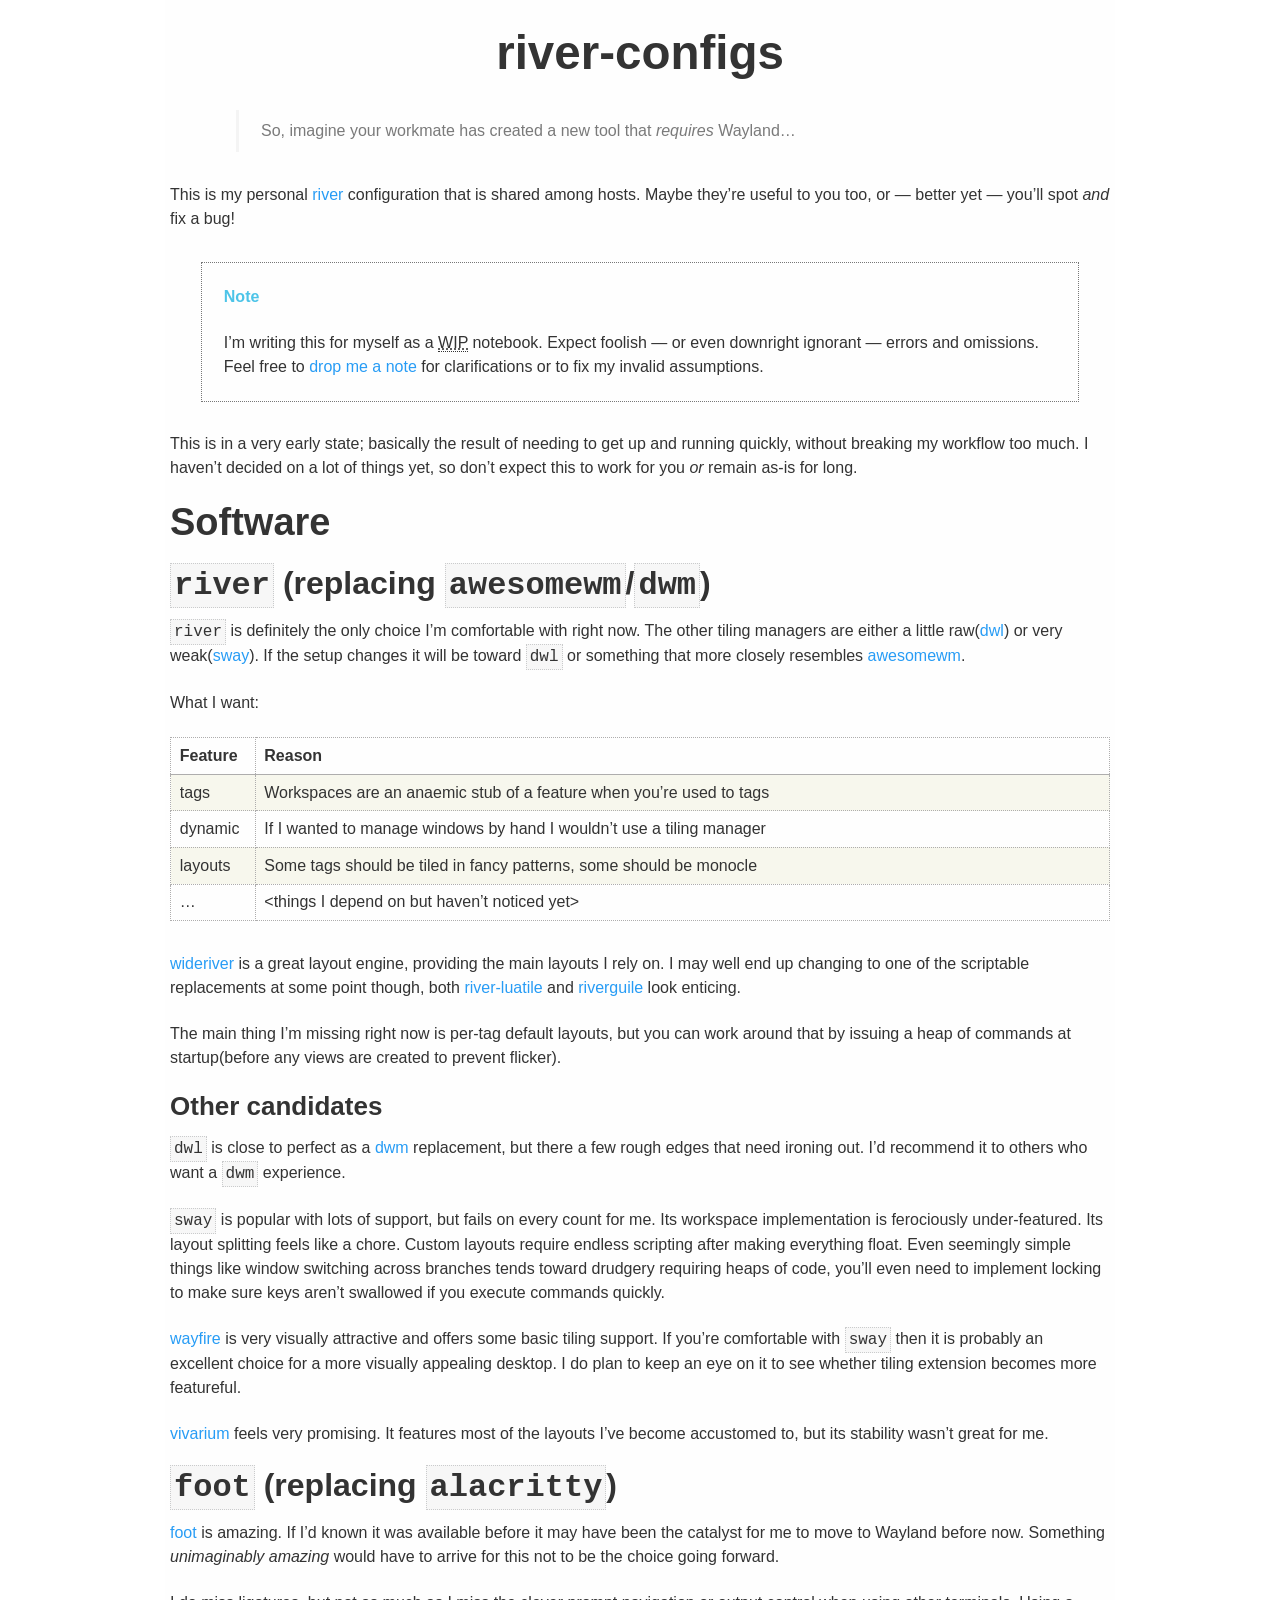
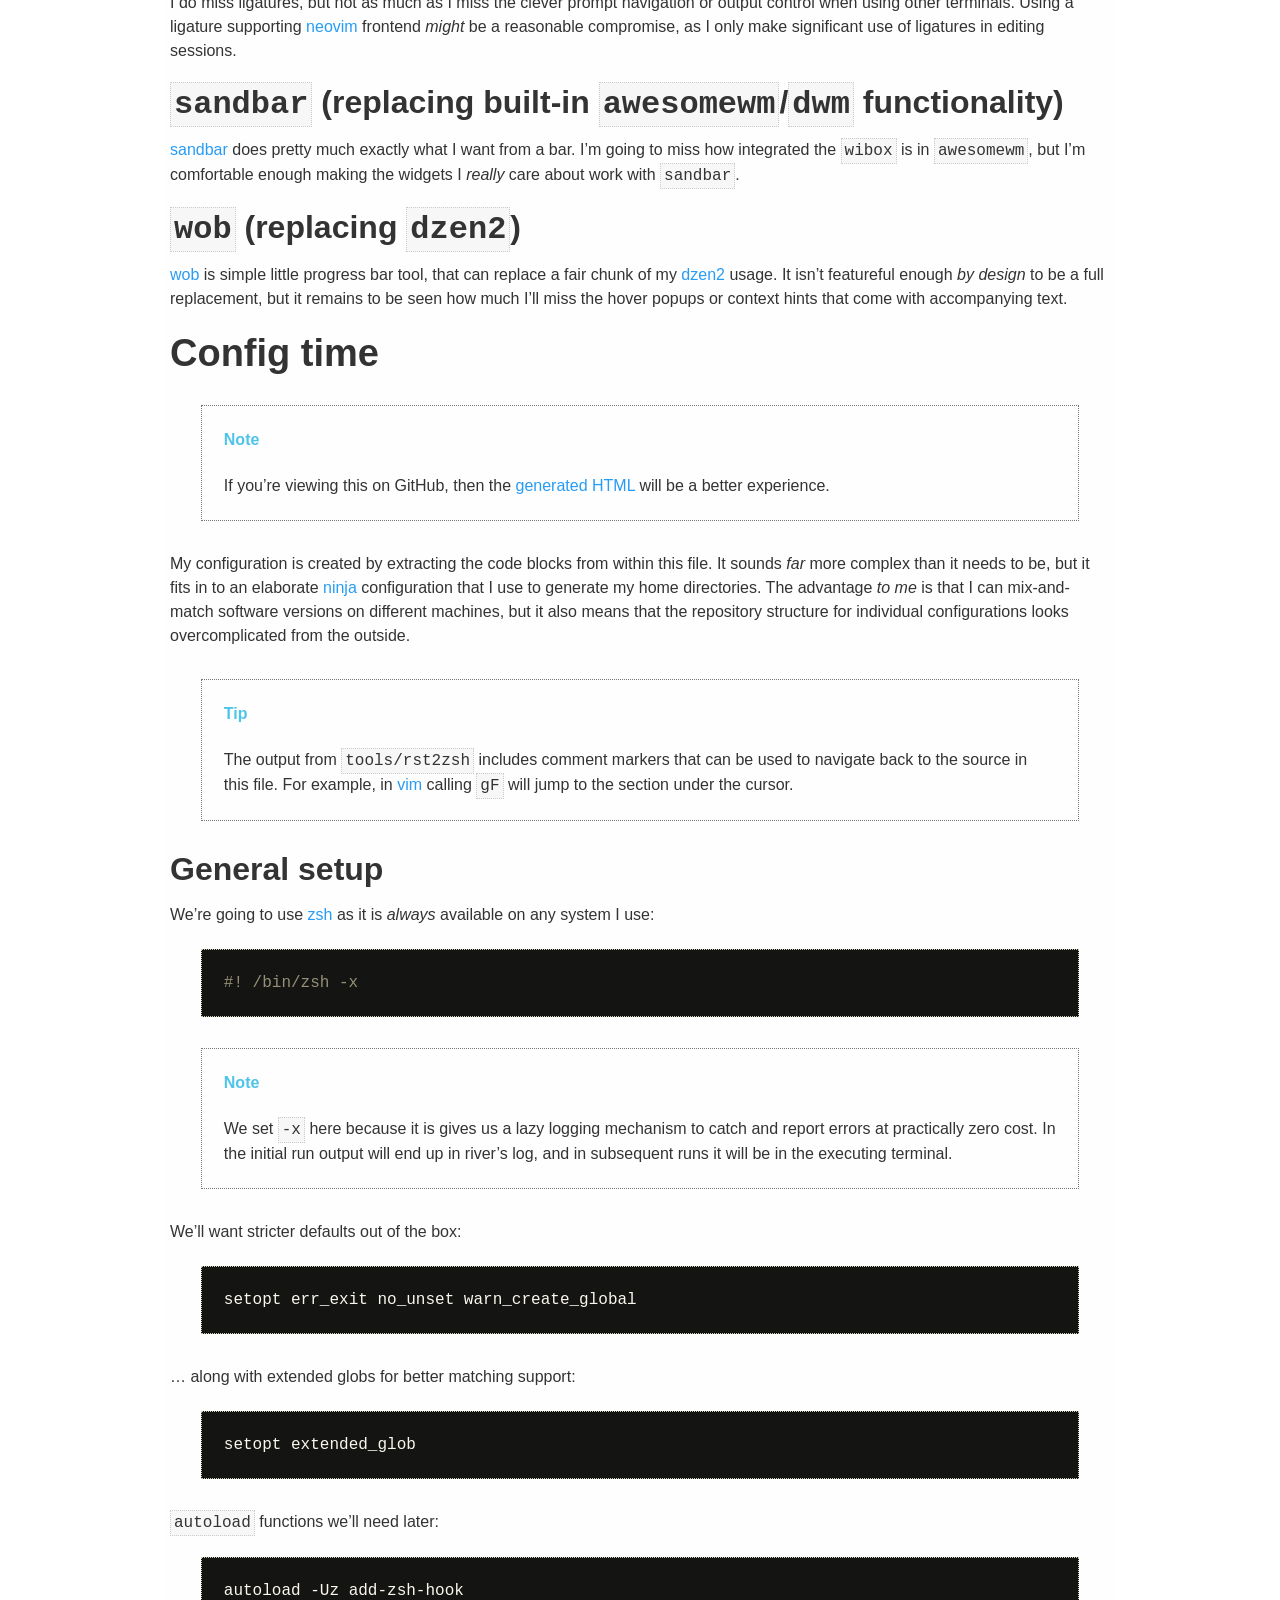
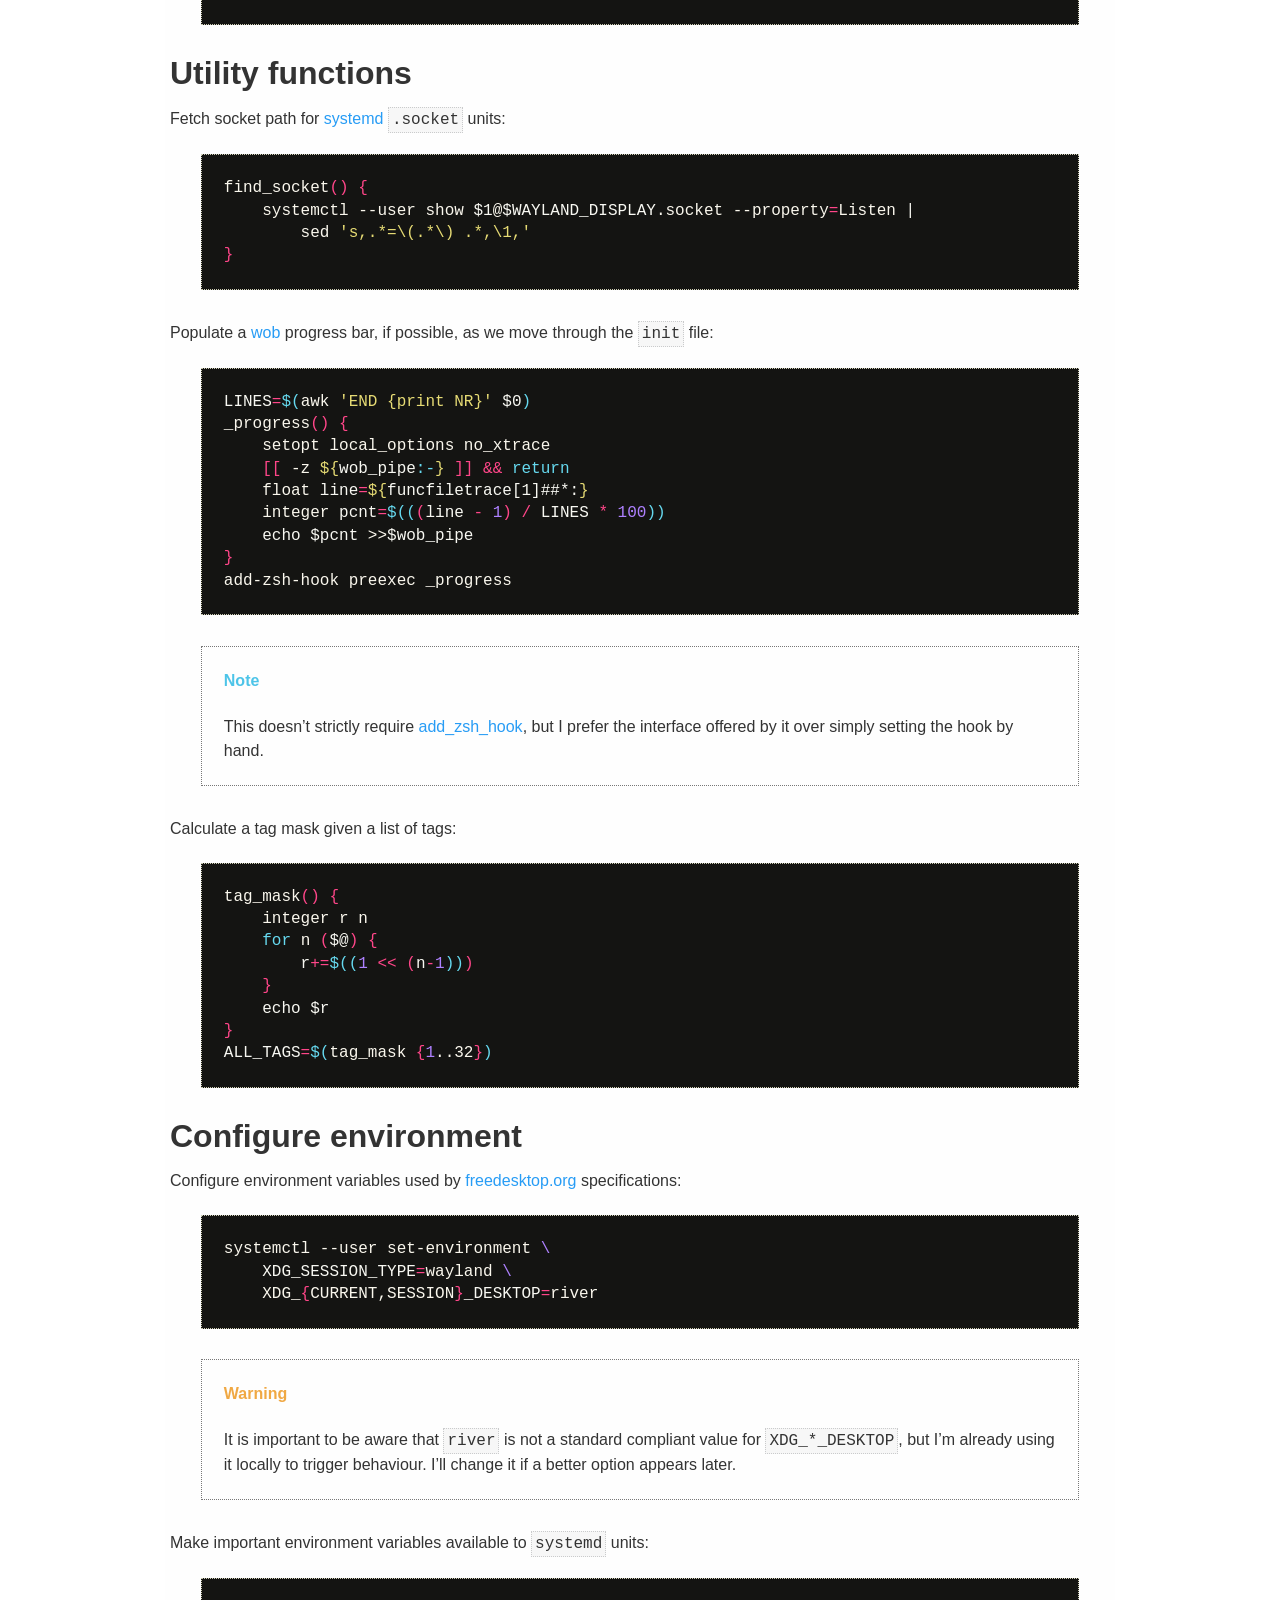
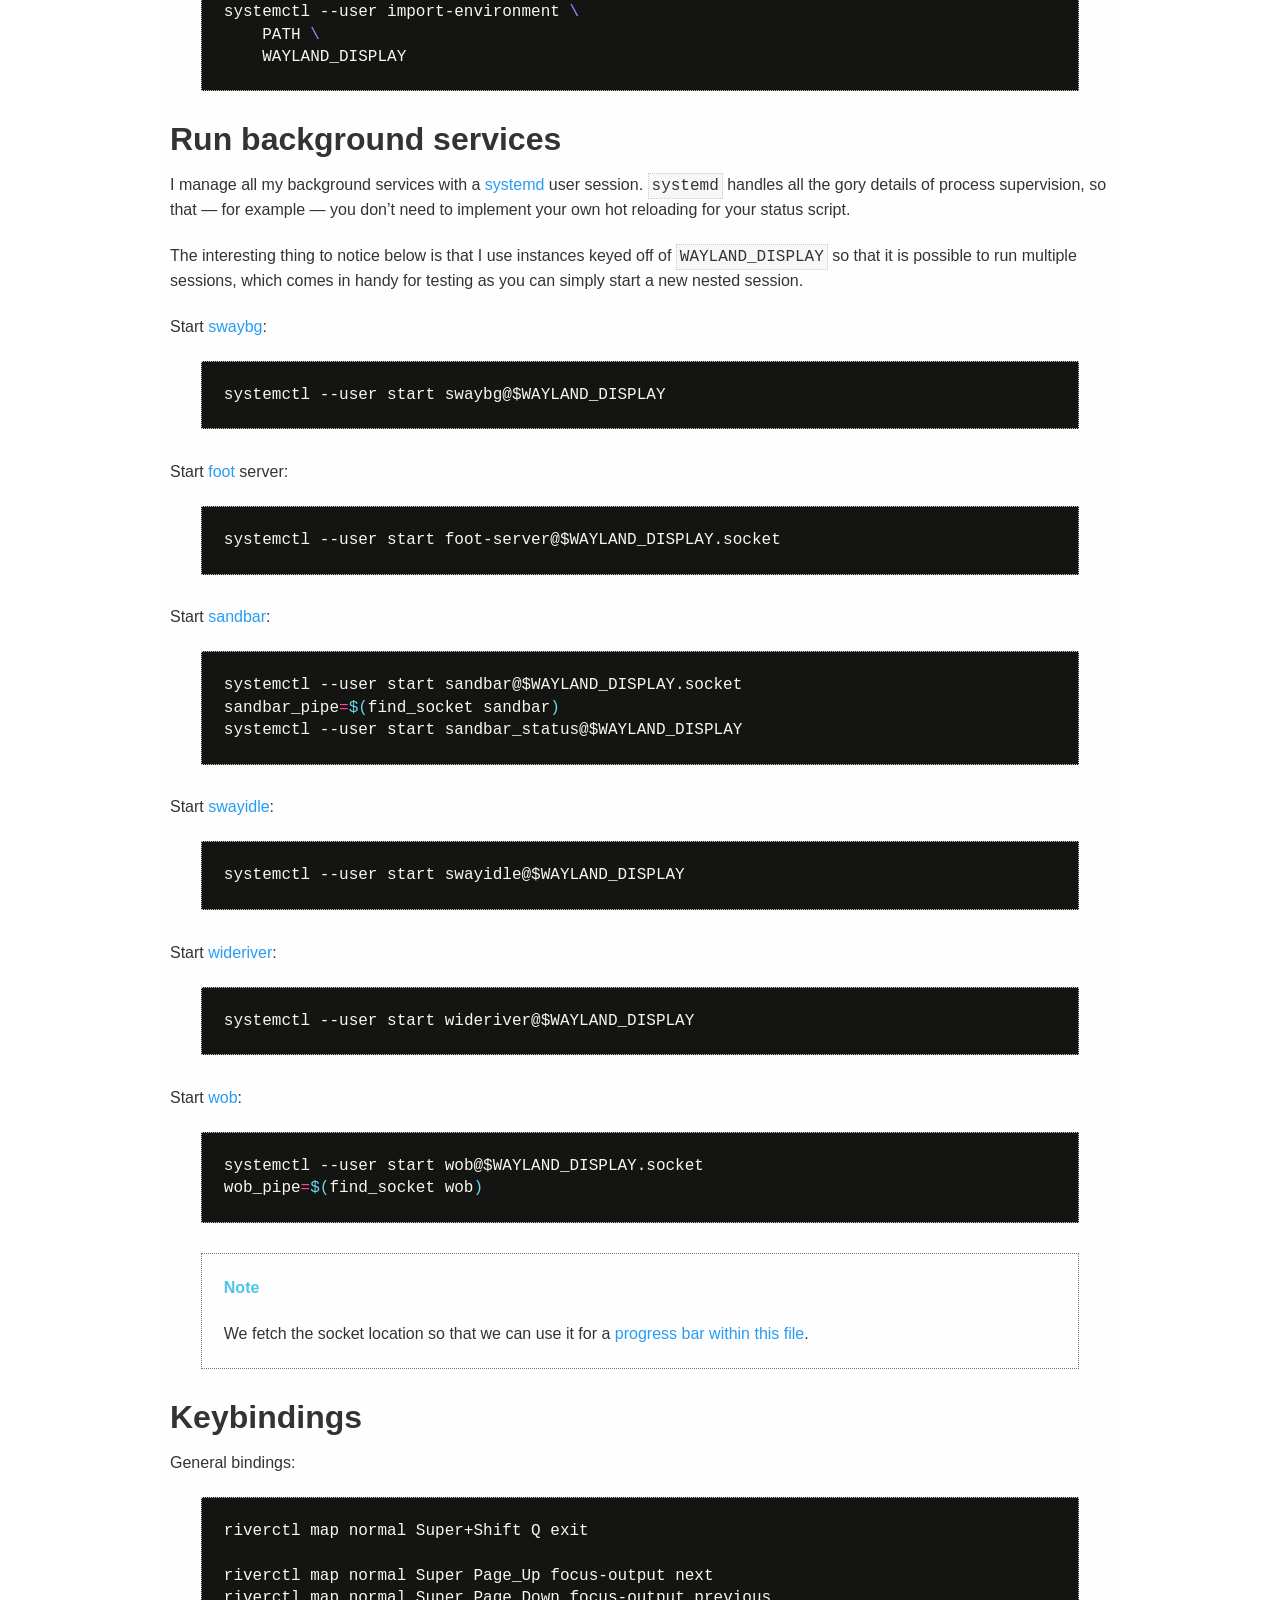
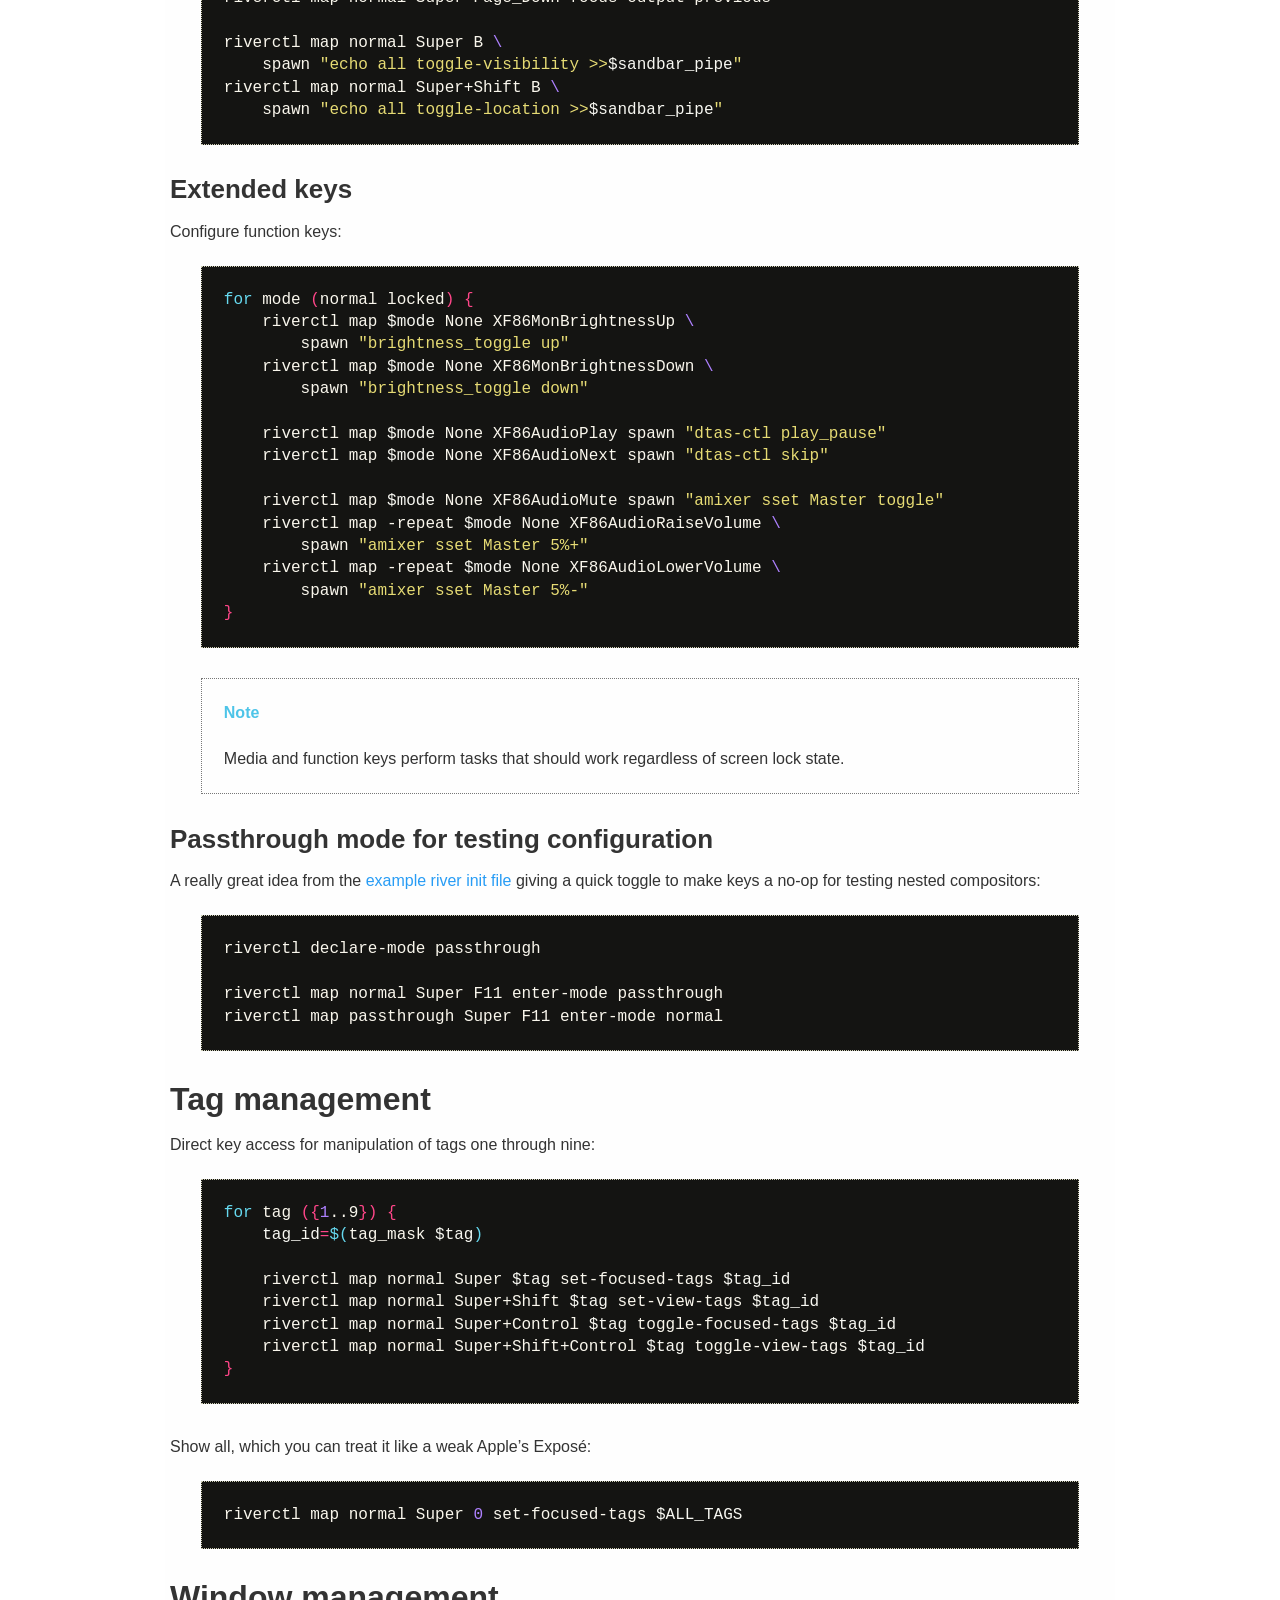
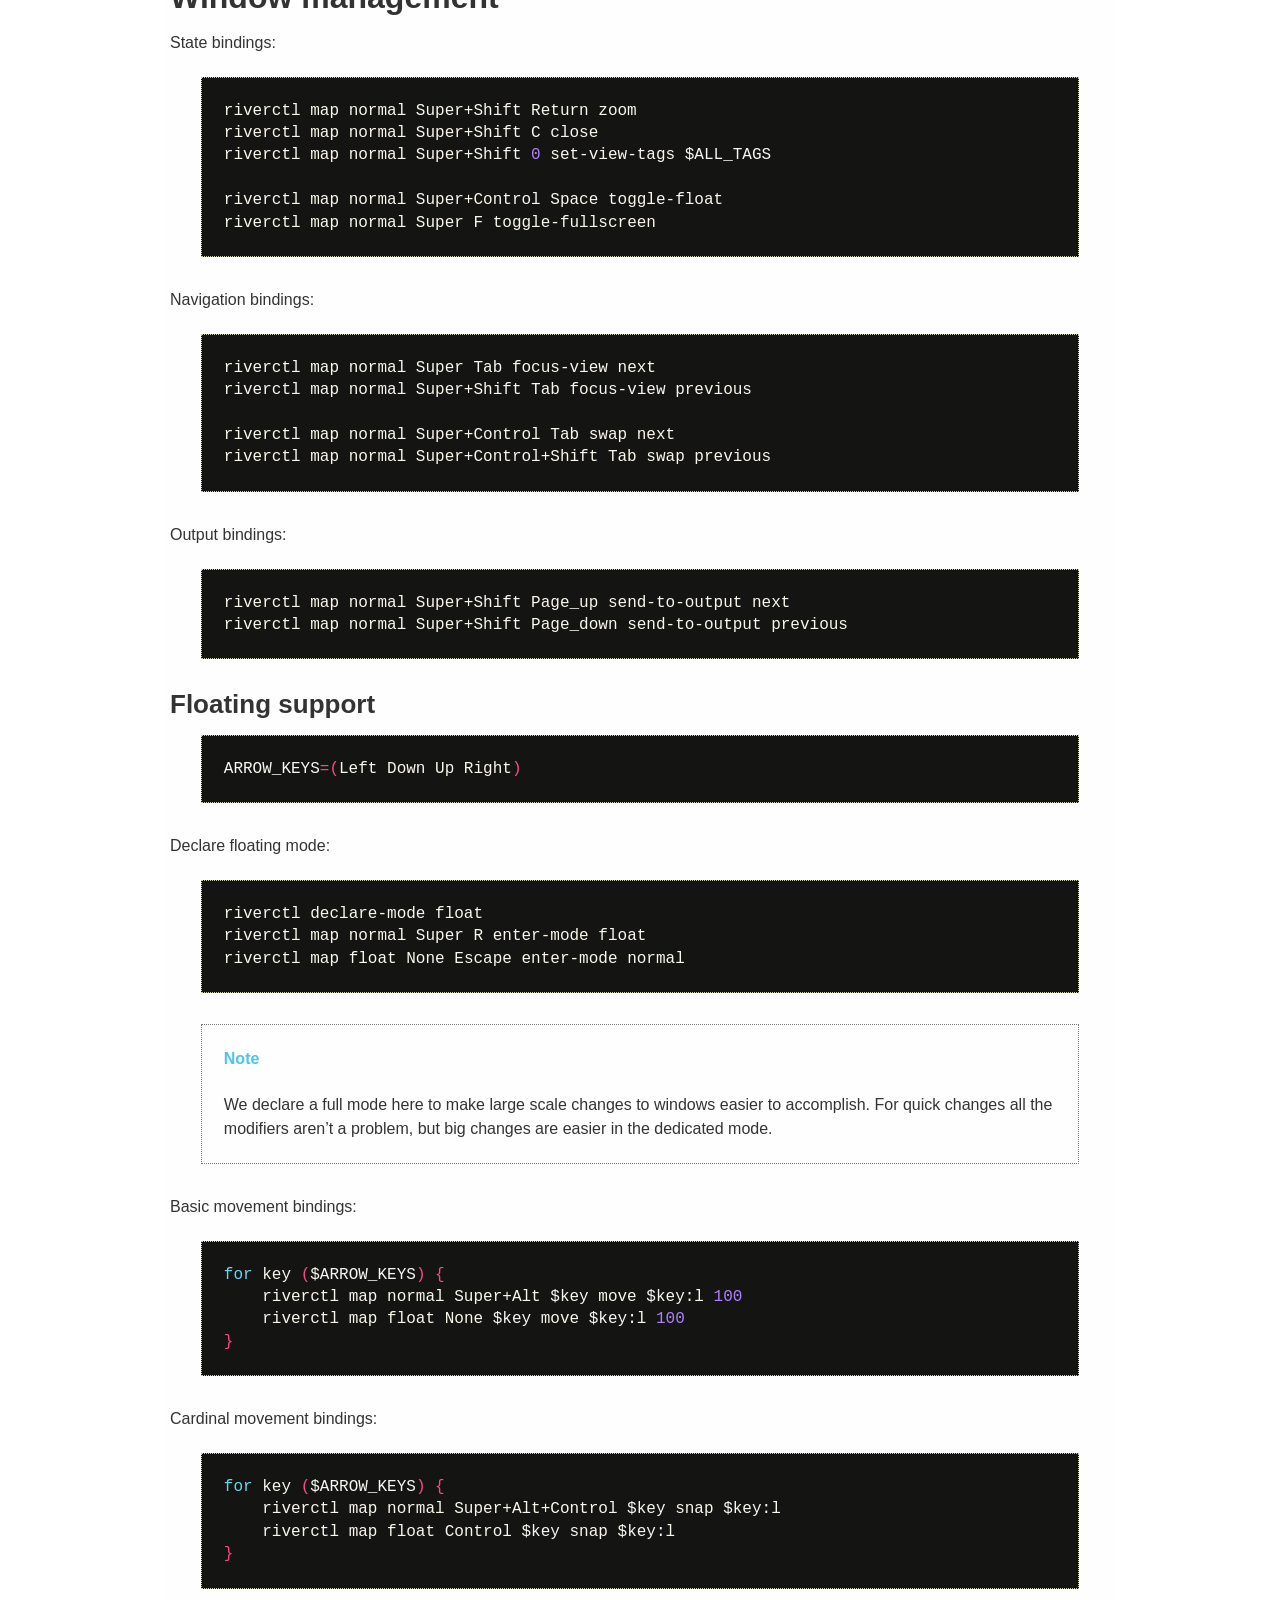
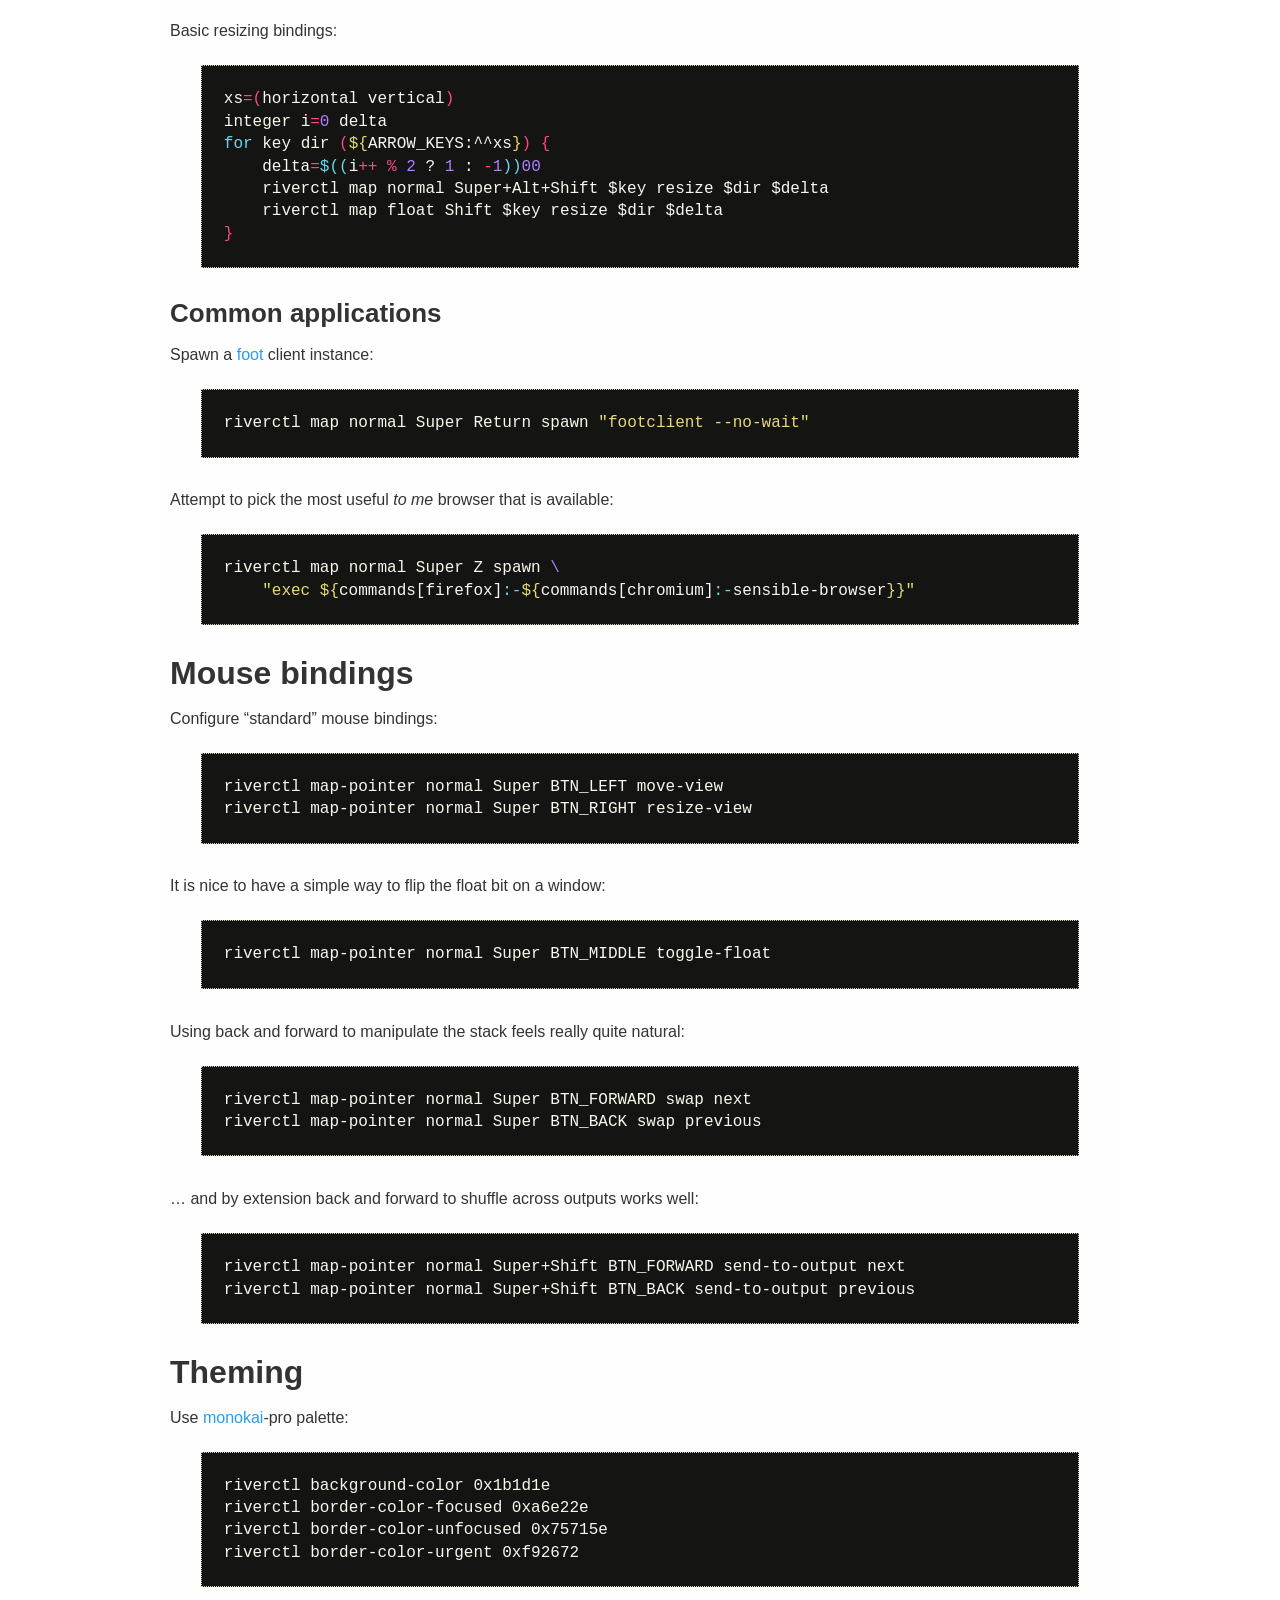
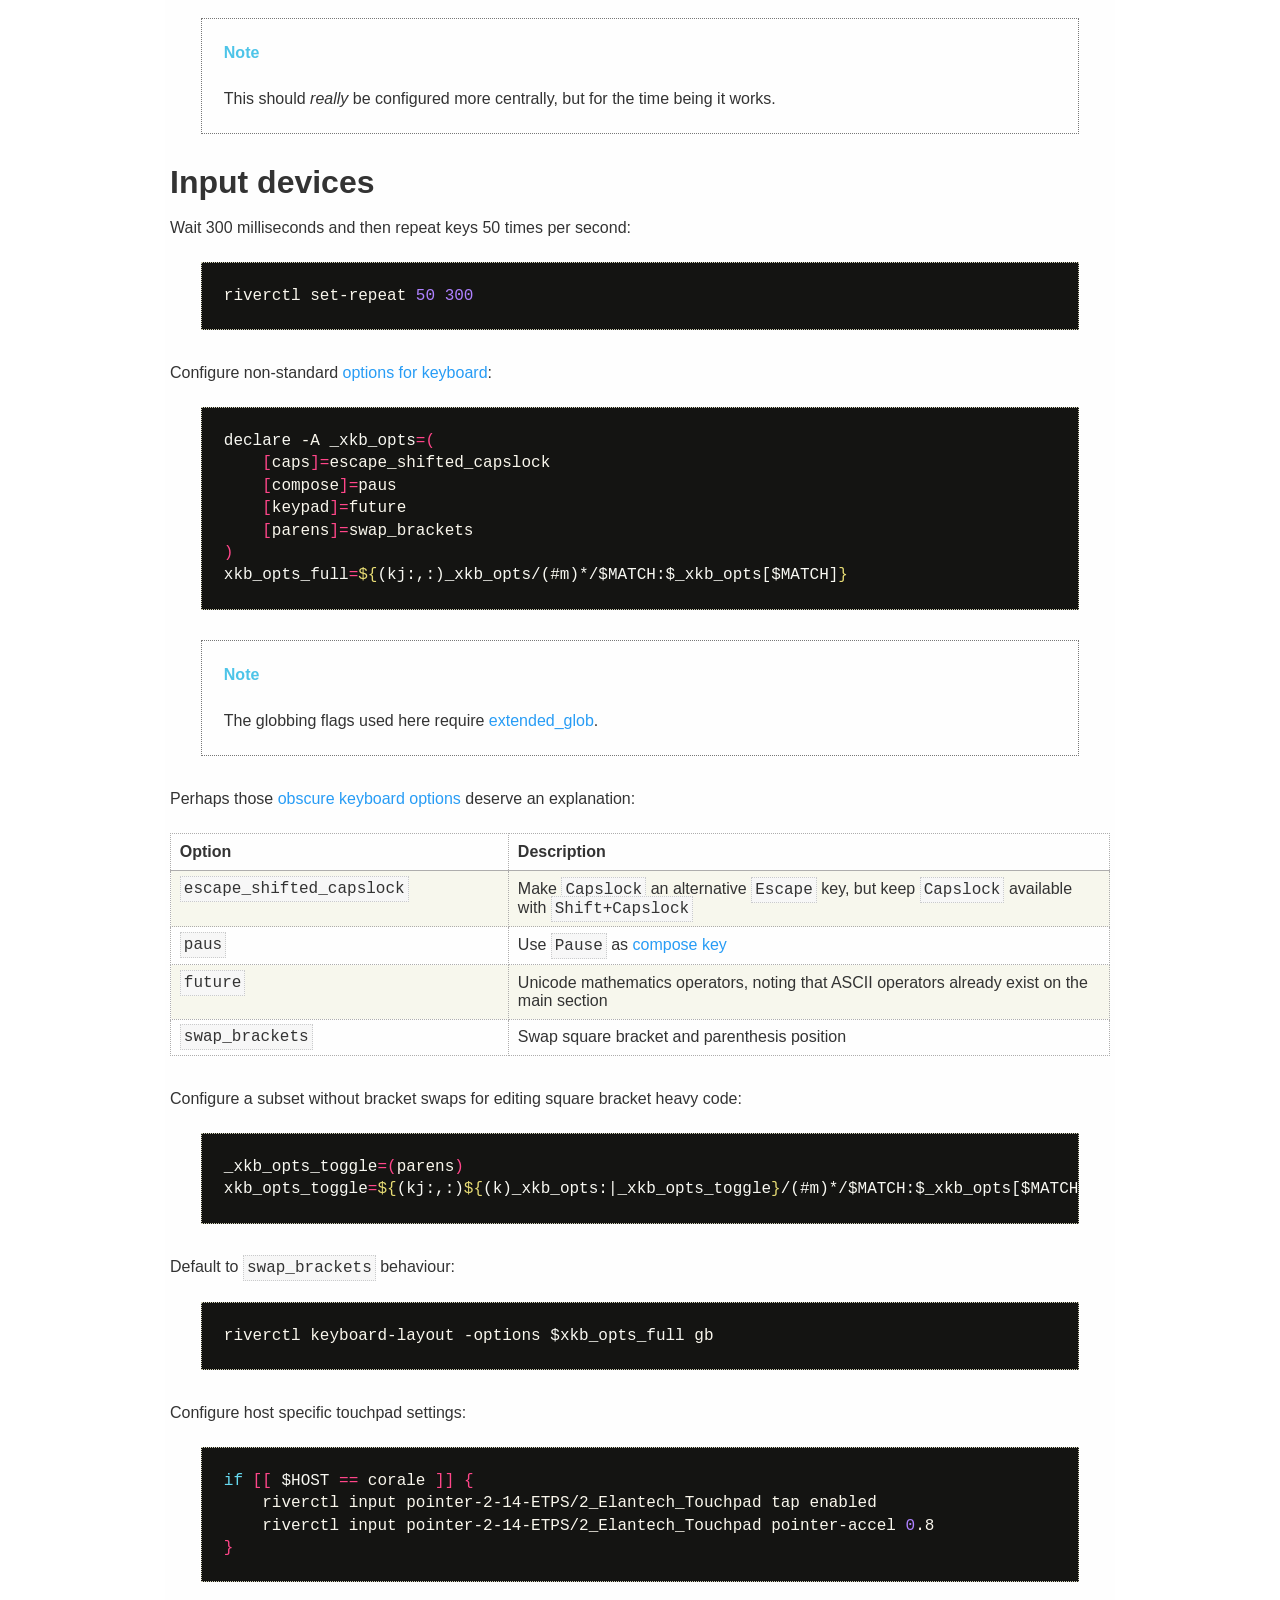
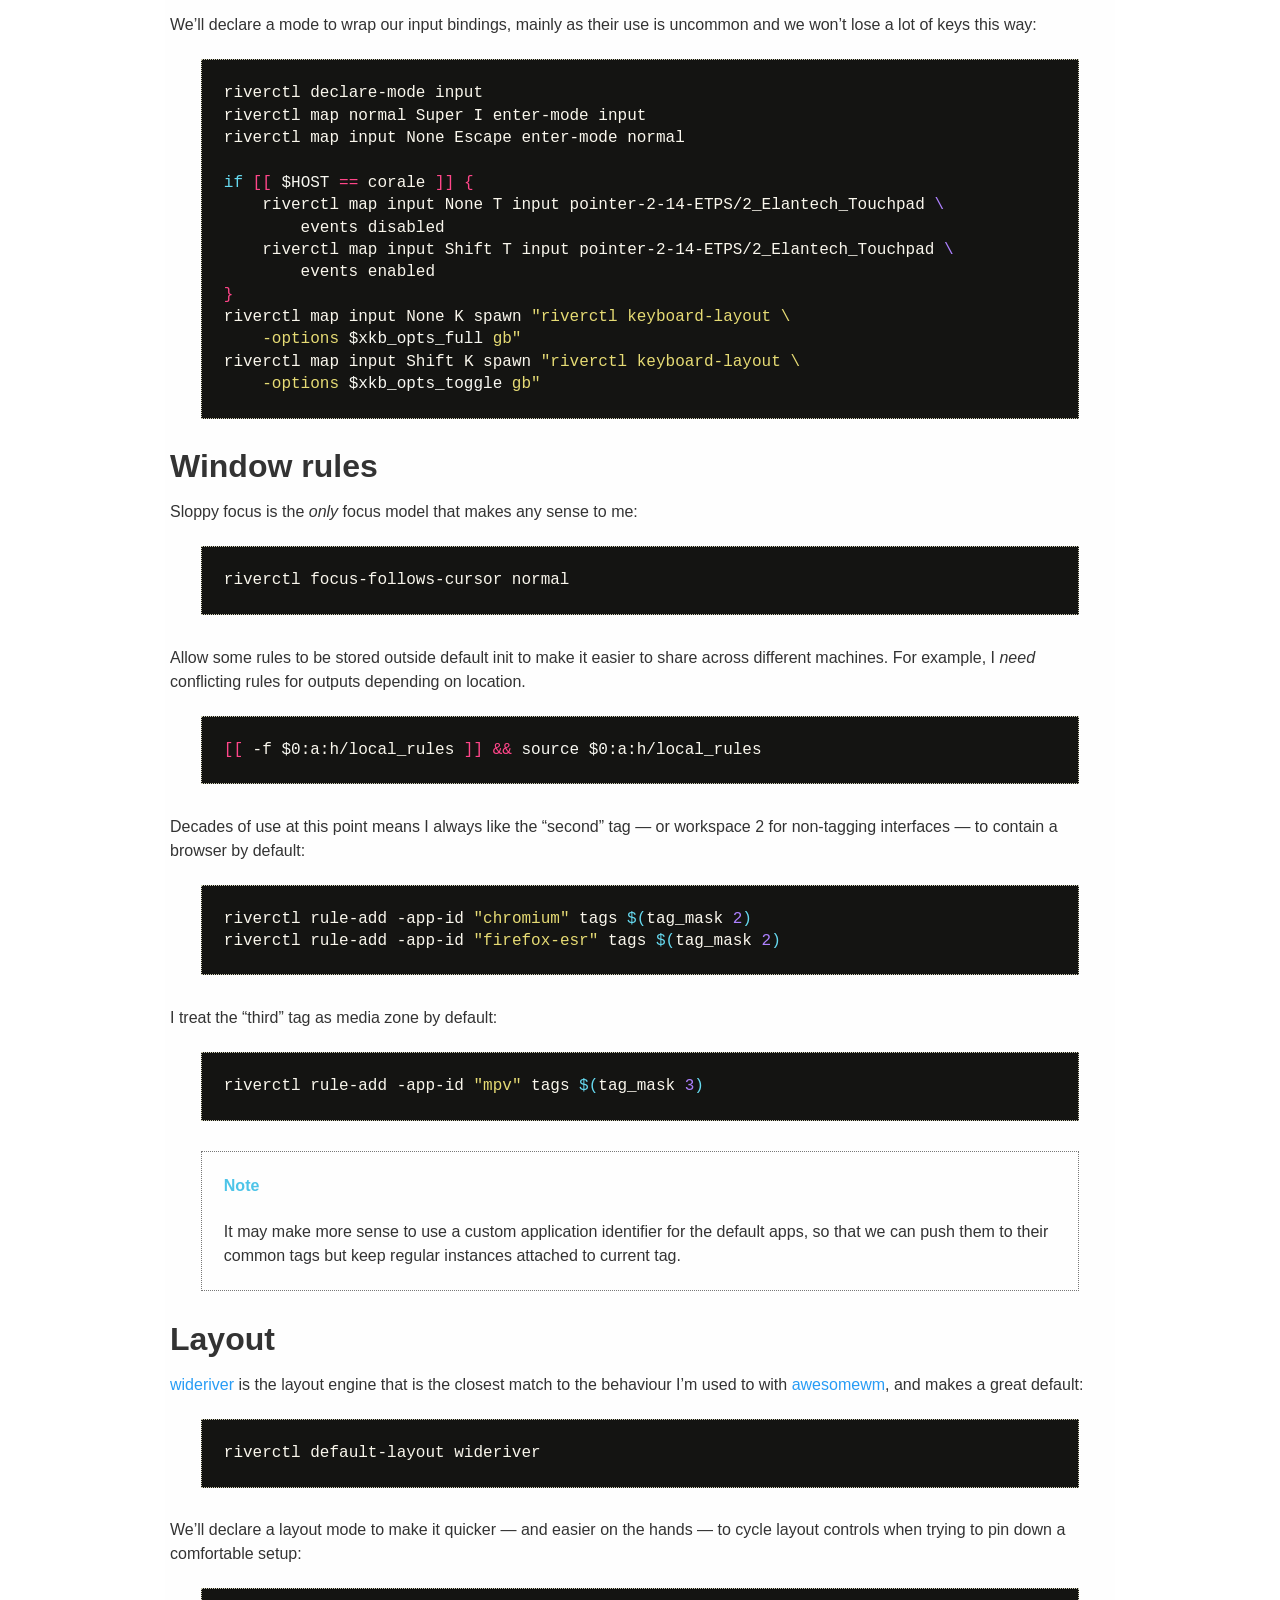
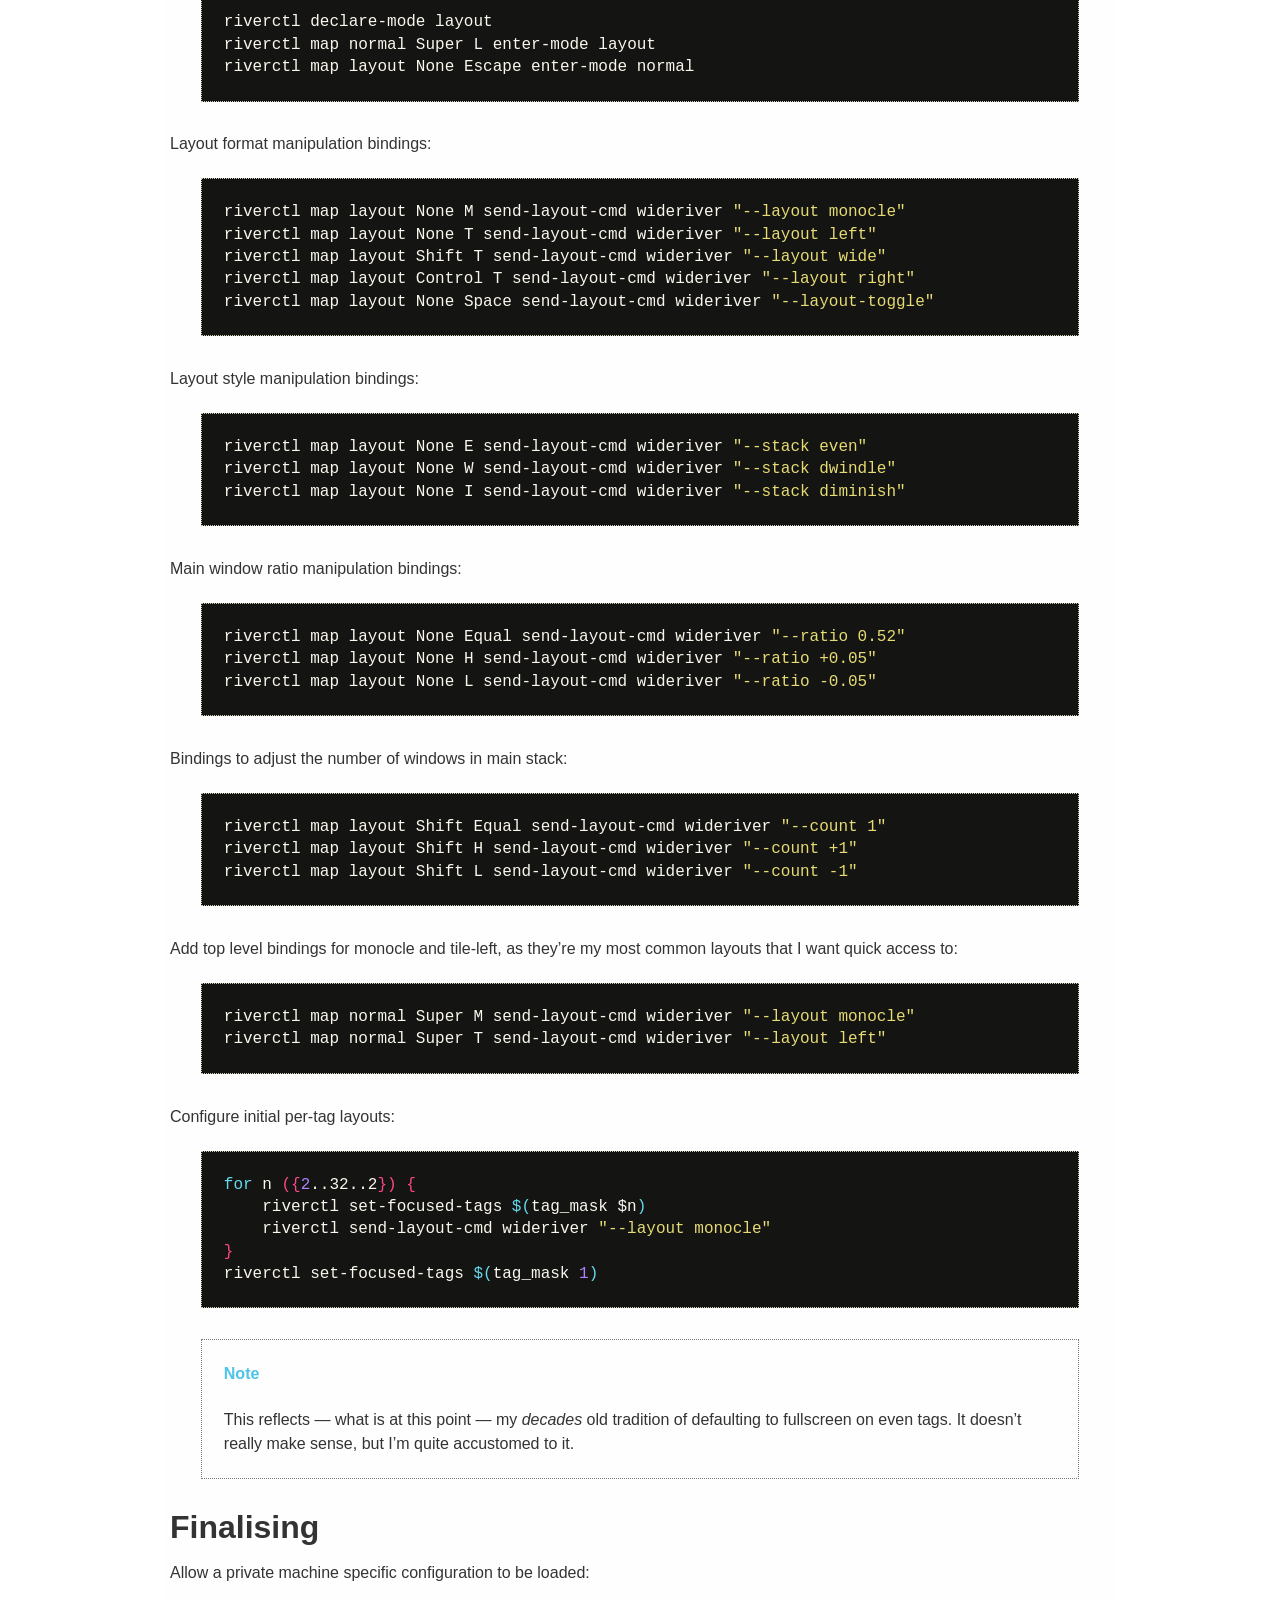
==== commit 2b039a7b: "Regenerated on 13502af" ====
--- a/index.html
+++ b/index.html
@@ -53,7 +53,7 @@
 <td>If I wanted to manage windows by hand I wouldn’t use a tiling manager</td>
 </tr>
 <tr><td>layouts</td>
-<td>Some tags should be tiled in fancy directions, some should be monocle</td>
+<td>Some tags should be tiled in fancy patterns, some should be monocle</td>
 </tr>
 <tr><td>…</td>
 <td>&lt;things I depend on but haven’t noticed yet&gt;</td>
@@ -71,12 +71,17 @@
 <p><tt class="docutils literal">dwl</tt> is close to perfect as a <a class="reference external" href="http://dwm.suckless.org/">dwm</a> replacement, but there a few rough edges
 that need ironing out.  I’d recommend it to others who want a <tt class="docutils literal">dwm</tt>
 experience.</p>
-<p><tt class="docutils literal">sway</tt> is popular with lots of support, but fails on every count.  Its
+<p><tt class="docutils literal">sway</tt> is popular with lots of support, but fails on every count for me.  Its
 workspace implementation is ferociously under-featured.  Its layout splitting
 feels like a chore.  Custom layouts require endless scripting after making
 everything float.  Even seemingly simple things like window switching across
-branches become a chore requiring heaps of code, even including implementing
-locks to make sure keys aren’t swallowed when you execute commands quickly.</p>
+branches tends toward drudgery requiring heaps of code, you’ll even need to
+implement locking to make sure keys aren’t swallowed if you execute commands
+quickly.</p>
+<p><a class="reference external" href="https://wayfire.org/">wayfire</a> is very visually attractive and offers some basic tiling support.  If
+you’re comfortable with <tt class="docutils literal">sway</tt> then it is probably an excellent choice for a
+more visually appealing desktop.  I do plan to keep an eye on it to see whether
+tiling extension becomes more featureful.</p>
 <p><a class="reference external" href="https://github.com/inclement/vivarium">vivarium</a> feels very promising.  It features most of the layouts I’ve become
 accustomed to, but its stability wasn’t great for me.</p>
 </div>
@@ -84,8 +89,12 @@
 <div class="section" id="foot-replacing-alacritty">
 <h2><tt class="docutils literal">foot</tt> (replacing <tt class="docutils literal">alacritty</tt>)</h2>
 <p><a class="reference external" href="https://codeberg.org/dnkl/foot">foot</a> is amazing.  If I’d known it was available before it may have been the
-catalyst for me to move to Wayland before now.  Something <em>unknowingly amazing</em>
+catalyst for me to move to Wayland before now.  Something <em>unimaginably amazing</em>
 would have to arrive for this not to be the choice going forward.</p>
+<p>I do miss ligatures, but not as much as I miss the clever prompt navigation or
+output control when using other terminals.  Using a ligature supporting <a class="reference external" href="https://neovim.io/">neovim</a>
+frontend <em>might</em> be a reasonable compromise, as I only make significant use of
+ligatures in editing sessions.</p>
 </div>
 <div class="section" id="sandbar-replacing-built-in-awesomewm-dwm-functionality">
 <h2><tt class="docutils literal">sandbar</tt> (replacing built-in <tt class="docutils literal">awesomewm</tt>/<tt class="docutils literal">dwm</tt> functionality)</h2>
@@ -105,15 +114,15 @@
 <h1>Config time</h1>
 <div class="admonition note">
 <p class="first admonition-title">Note</p>
-<p class="last">If you’re viewing this on GitHub, then the generated HTML at
-<a class="reference external" href="https://jnrowe.github.io/river-configs/">https://jnrowe.github.io/river-configs/</a> will be a better experience.</p>
-</div>
-<p>My configuration is generated by extracting the code blocks from within this
-file.  It looks <em>far</em> more complicated than it needs to be because it fits in to
-an elaborate <a class="reference external" href="https://ninja-build.org/">ninja</a> configuration that I use to generate my home directories.
-The advantage to me is that I can mix-and-match software versions on different
-machines, but it also means that the repository structure for individual configs
-looks overcomplicated from the outside.</p>
+<p class="last">If you’re viewing this on GitHub, then the <a class="reference external" href="https://jnrowe.github.io/river-configs/">generated HTML</a> will be a
+better experience.</p>
+</div>
+<p>My configuration is created by extracting the code blocks from within this file.
+It sounds <em>far</em> more complex than it needs to be, but it fits in to an elaborate
+<a class="reference external" href="https://ninja-build.org/">ninja</a> configuration that I use to generate my home directories. The advantage
+<em>to me</em> is that I can mix-and-match software versions on different machines, but
+it also means that the repository structure for individual configurations looks
+overcomplicated from the outside.</p>
 <div class="admonition tip">
 <p class="first admonition-title">Tip</p>
 <p class="last">The output from <tt class="docutils literal">tools/rst2zsh</tt> includes comment markers that can be used
@@ -208,11 +217,17 @@
 </div>
 <div class="section" id="run-background-services">
 <h2>Run background services</h2>
+<p>I manage all my background services with a <a class="reference external" href="https://systemd.io">systemd</a> user session.  <tt class="docutils literal">systemd</tt>
+handles all the gory details of process supervision, so that — for example — you
+don’t need to implement your own hot reloading for your status script.</p>
+<p>The interesting thing to notice below is that I use instances keyed off of
+<tt class="docutils literal">WAYLAND_DISPLAY</tt> so that it is possible to run multiple sessions, which comes
+in handy for testing as you can simply start a new nested session.</p>
 <p>Start <a class="reference external" href="https://github.com/swaywm/swaybg">swaybg</a>:</p>
 <pre class="code zsh literal-block">
 systemctl<span class="w"> </span>--user<span class="w"> </span>start<span class="w"> </span>swaybg&#64;<span class="nv">$WAYLAND_DISPLAY</span>
 </pre>
-<p>Start <a class="reference external" href="https://codeberg.org/dnkl/foot">foot</a>:</p>
+<p>Start <a class="reference external" href="https://codeberg.org/dnkl/foot">foot</a> server:</p>
 <pre class="code zsh literal-block">
 systemctl<span class="w"> </span>--user<span class="w"> </span>start<span class="w"> </span>foot-server&#64;<span class="nv">$WAYLAND_DISPLAY</span>.socket
 </pre>
@@ -251,7 +266,9 @@
 </span>riverctl<span class="w"> </span>map<span class="w"> </span>normal<span class="w"> </span>Super<span class="w"> </span>Page_Down<span class="w"> </span>focus-output<span class="w"> </span>previous<span class="w">
 
 </span>riverctl<span class="w"> </span>map<span class="w"> </span>normal<span class="w"> </span>Super<span class="w"> </span>B<span class="w"> </span><span class="se">\
-</span><span class="w">    </span>spawn<span class="w"> </span><span class="s2">&quot;echo all toggle-visibility &gt;&gt;</span><span class="nv">$sandbar_pipe</span><span class="s2">&quot;</span>
+</span><span class="w">    </span>spawn<span class="w"> </span><span class="s2">&quot;echo all toggle-visibility &gt;&gt;</span><span class="nv">$sandbar_pipe</span><span class="s2">&quot;</span><span class="w">
+</span>riverctl<span class="w"> </span>map<span class="w"> </span>normal<span class="w"> </span>Super+Shift<span class="w"> </span>B<span class="w"> </span><span class="se">\
+</span><span class="w">    </span>spawn<span class="w"> </span><span class="s2">&quot;echo all toggle-location &gt;&gt;</span><span class="nv">$sandbar_pipe</span><span class="s2">&quot;</span>
 </pre>
 <div class="section" id="extended-keys">
 <h3>Extended keys</h3>
@@ -275,13 +292,13 @@
 </pre>
 <div class="admonition note">
 <p class="first admonition-title">Note</p>
-<p class="last">Media and function keys perform tasks that should work across regardless of
+<p class="last">Media and function keys perform tasks that should work regardless of screen
 lock state.</p>
 </div>
 </div>
 <div class="section" id="passthrough-mode-for-testing-configuration">
 <h3>Passthrough mode for testing configuration</h3>
-<p>A really great idea from the example river init file giving a quick toggle to
+<p>A really great idea from the <a class="reference external" href="https://codeberg.org/river/river/src/branch/master/example/init">example river init file</a> giving a quick toggle to
 make keys a no-op for testing nested compositors:</p>
 <pre class="code zsh literal-block">
 riverctl<span class="w"> </span>declare-mode<span class="w"> </span>passthrough<span class="w">
@@ -412,7 +429,7 @@
 </div>
 <div class="section" id="theming">
 <h2>Theming</h2>
-<p>Use a <a class="reference external" href="https://github.com/tanvirtin/monokai.nvim">monokai</a>- palette:</p>
+<p>Use <a class="reference external" href="https://github.com/tanvirtin/monokai.nvim">monokai</a>-pro palette:</p>
 <pre class="code zsh literal-block">
 riverctl<span class="w"> </span>background-color<span class="w"> </span>0x1b1d1e<span class="w">
 </span>riverctl<span class="w"> </span>border-color-focused<span class="w"> </span>0xa6e22e<span class="w">
@@ -445,6 +462,35 @@
 <p class="first admonition-title">Note</p>
 <p class="last">The globbing flags used here require <a class="reference internal" href="#extended-glob">extended_glob</a>.</p>
 </div>
+<p>Perhaps those <a class="reference external" href="https://xkcd.com/1806/">obscure keyboard options</a> deserve an explanation:</p>
+<table border="1" class="docutils">
+<colgroup>
+<col width="36%" />
+<col width="64%" />
+</colgroup>
+<thead valign="bottom">
+<tr><th class="head">Option</th>
+<th class="head">Description</th>
+</tr>
+</thead>
+<tbody valign="top">
+<tr><td><tt class="docutils literal">escape_shifted_capslock</tt></td>
+<td>Make <tt class="docutils literal">Capslock</tt> an alternative <tt class="docutils literal">Escape</tt> key,
+but keep <tt class="docutils literal">Capslock</tt> available with
+<tt class="docutils literal">Shift+Capslock</tt></td>
+</tr>
+<tr><td><tt class="docutils literal">paus</tt></td>
+<td>Use <tt class="docutils literal">Pause</tt> as <a class="reference external" href="https://en.wikipedia.org/wiki/Compose_key">compose key</a></td>
+</tr>
+<tr><td><tt class="docutils literal">future</tt></td>
+<td>Unicode mathematics operators, noting that ASCII
+operators already exist on the main section</td>
+</tr>
+<tr><td><tt class="docutils literal">swap_brackets</tt></td>
+<td>Swap square bracket and parenthesis position</td>
+</tr>
+</tbody>
+</table>
 <p>Configure a subset without bracket swaps for editing square bracket heavy code:</p>
 <pre class="code zsh literal-block">
 <span class="nv">_xkb_opts_toggle</span><span class="o">=(</span>parens<span class="o">)</span><span class="w">
@@ -516,8 +562,8 @@
 <pre class="code zsh literal-block">
 riverctl<span class="w"> </span>default-layout<span class="w"> </span>wideriver
 </pre>
-<p>We’l declare a layout mode to make it quicker — and easier on the hands — to
-cycle layout controls when finding trying to pin down a comfortable setup:</p>
+<p>We’ll declare a layout mode to make it quicker — and easier on the hands — to
+cycle layout controls when trying to pin down a comfortable setup:</p>
 <pre class="code zsh literal-block">
 riverctl<span class="w"> </span>declare-mode<span class="w"> </span>layout<span class="w">
 </span>riverctl<span class="w"> </span>map<span class="w"> </span>normal<span class="w"> </span>Super<span class="w"> </span>L<span class="w"> </span>enter-mode<span class="w"> </span>layout<span class="w">
@@ -565,14 +611,14 @@
 </pre>
 <div class="admonition note">
 <p class="first admonition-title">Note</p>
-<p class="last">This reflects what is at this point my <em>decades</em> old tradition of defaulting
-to fullscreen on even tags.  It doesn’t really make sense, but I’m quite
-accustomed to it.</p>
+<p class="last">This reflects — what is at this point — my <em>decades</em> old tradition of
+defaulting to fullscreen on even tags.  It doesn’t really make sense, but
+I’m quite accustomed to it.</p>
 </div>
 </div>
 <div class="section" id="finalising">
 <h2>Finalising</h2>
-<p>Allow a private machine specific configuration to loaded:</p>
+<p>Allow a private machine specific configuration to be loaded:</p>
 <pre class="code zsh literal-block">
 <span class="o">[[</span><span class="w"> </span>-f<span class="w"> </span><span class="nv">$0</span>:a:h/local_init<span class="w"> </span><span class="o">]]</span><span class="w"> </span><span class="o">&amp;&amp;</span><span class="w"> </span><span class="nb">source</span><span class="w"> </span><span class="nv">$0</span>:a:h/local_init
 </pre>
@@ -583,7 +629,7 @@
 <div class="admonition note">
 <p class="first admonition-title">Note</p>
 <p class="last"><tt class="docutils literal">sandbar</tt> is spawned hidden to allow us to issue per-tag layout changes or
-default applications without all the bar flashes that would result.</p>
+launch default applications without all the bar flashes that would result.</p>
 </div>
 </div>
 </div>
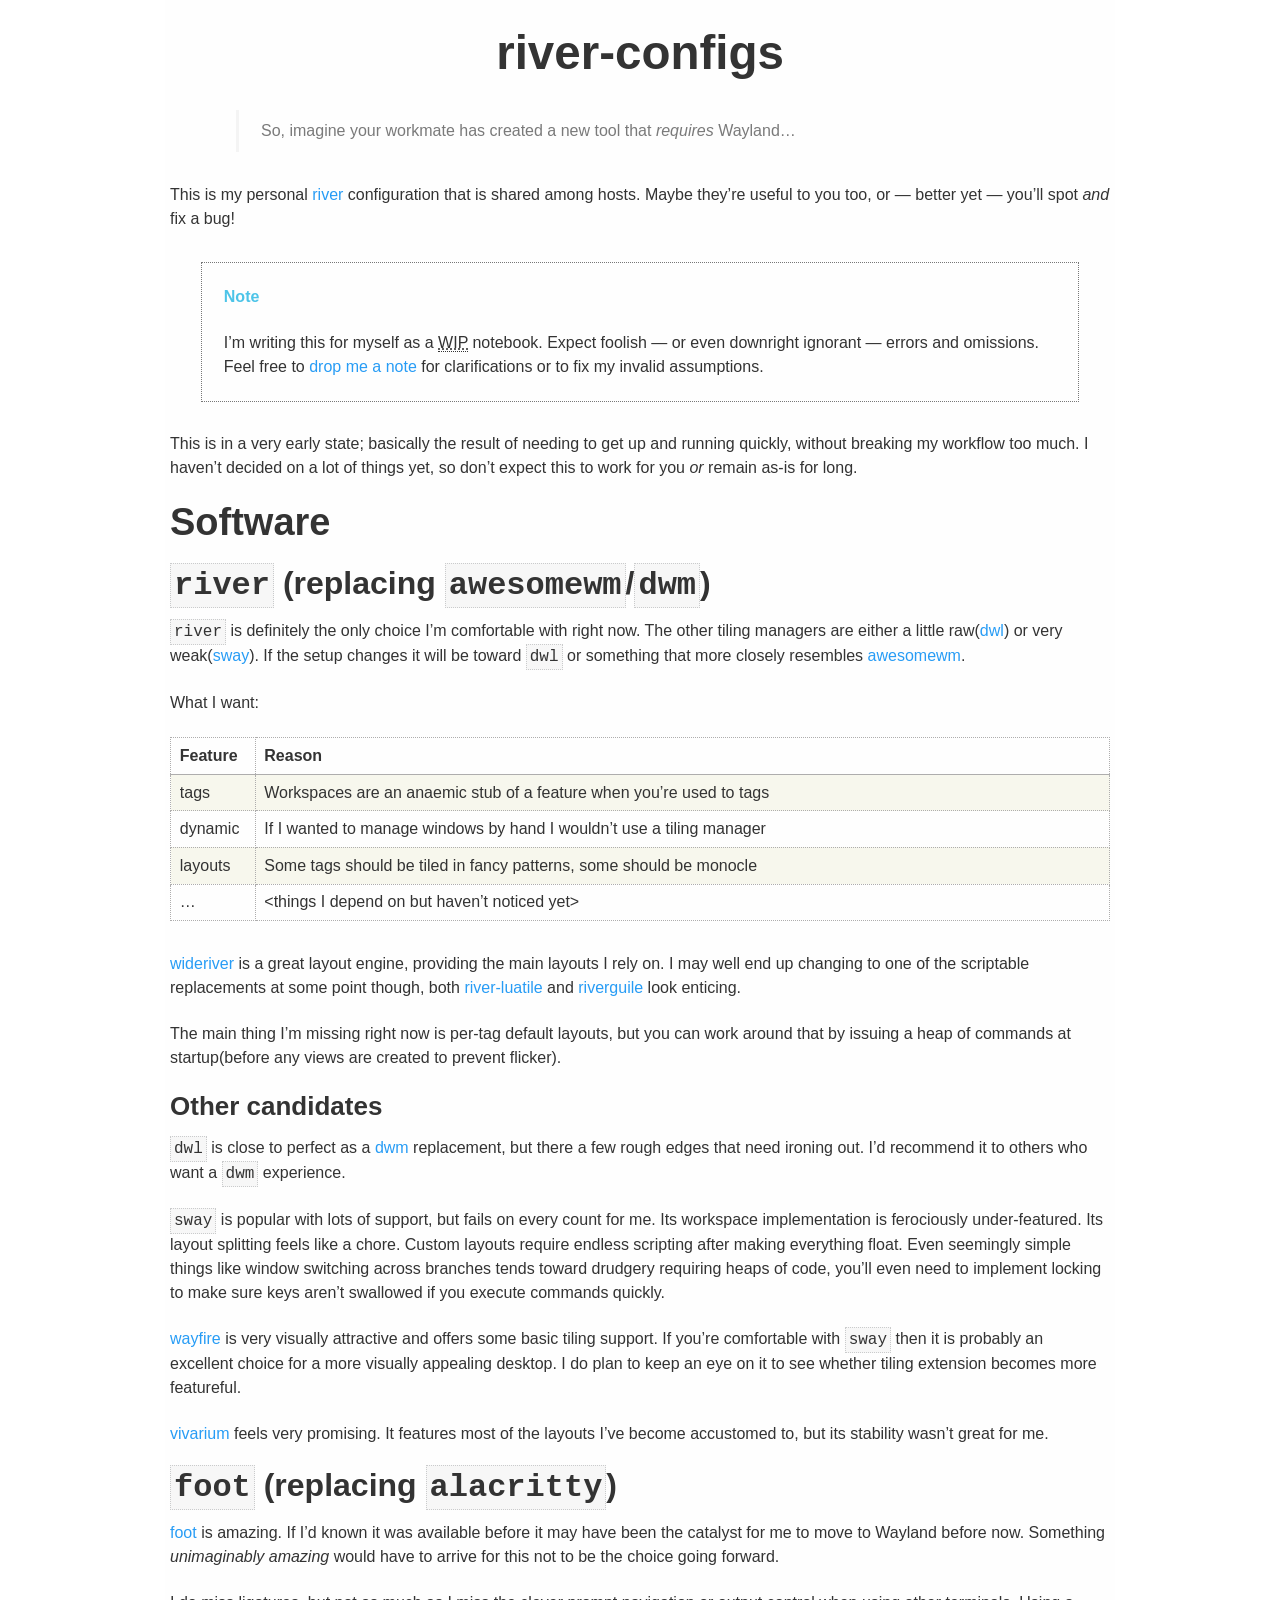
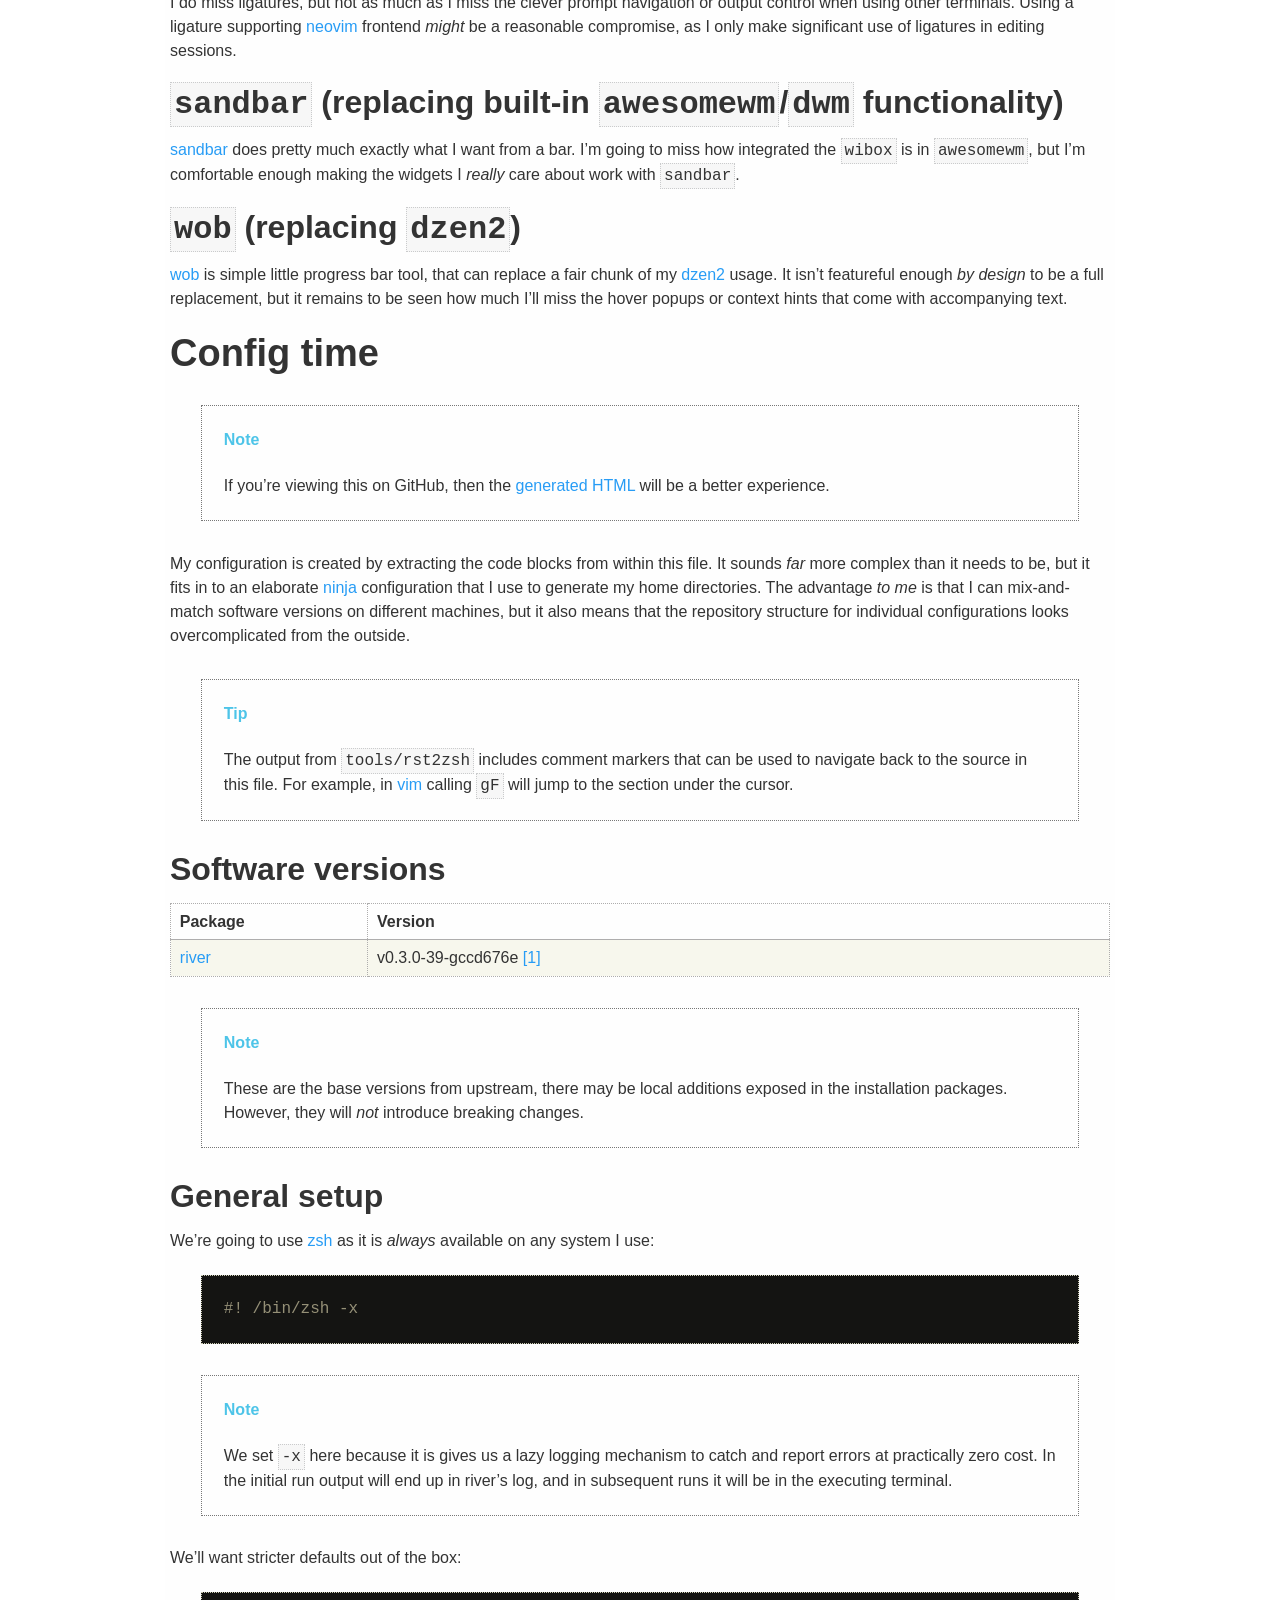
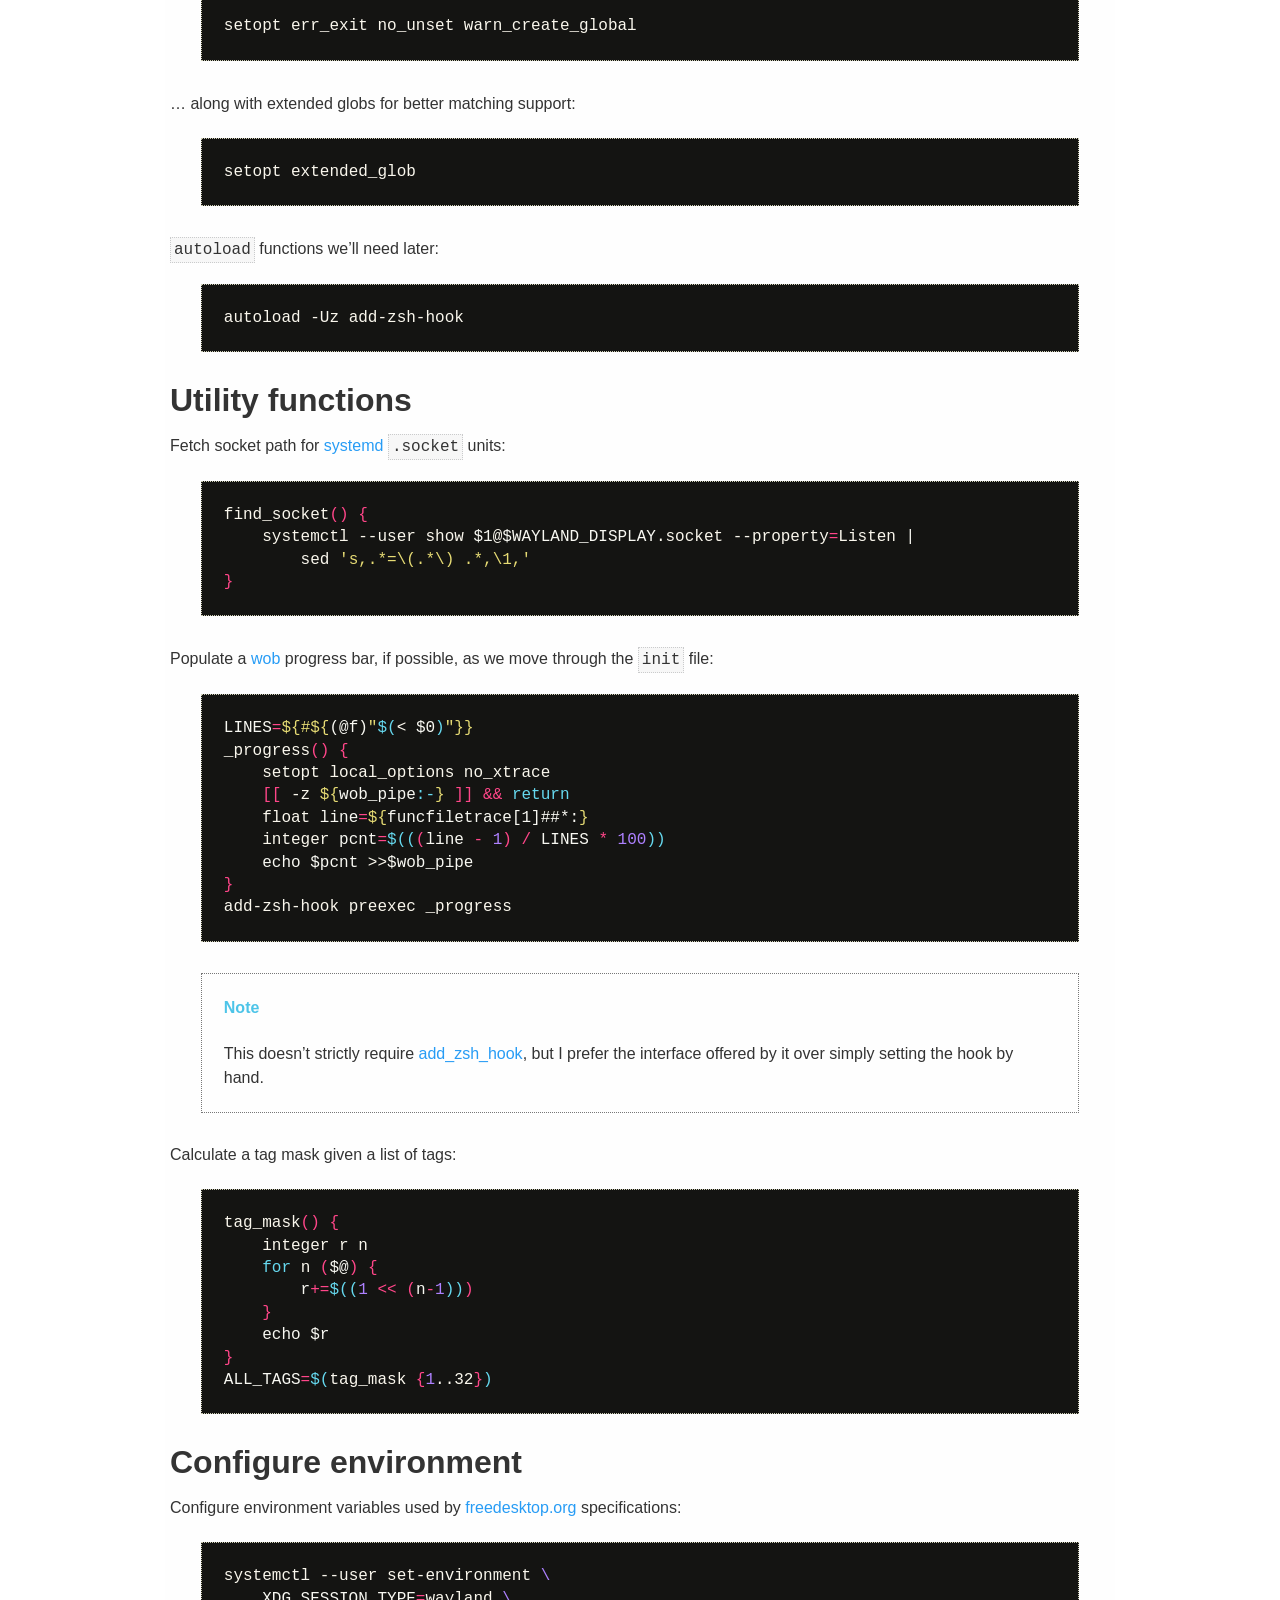
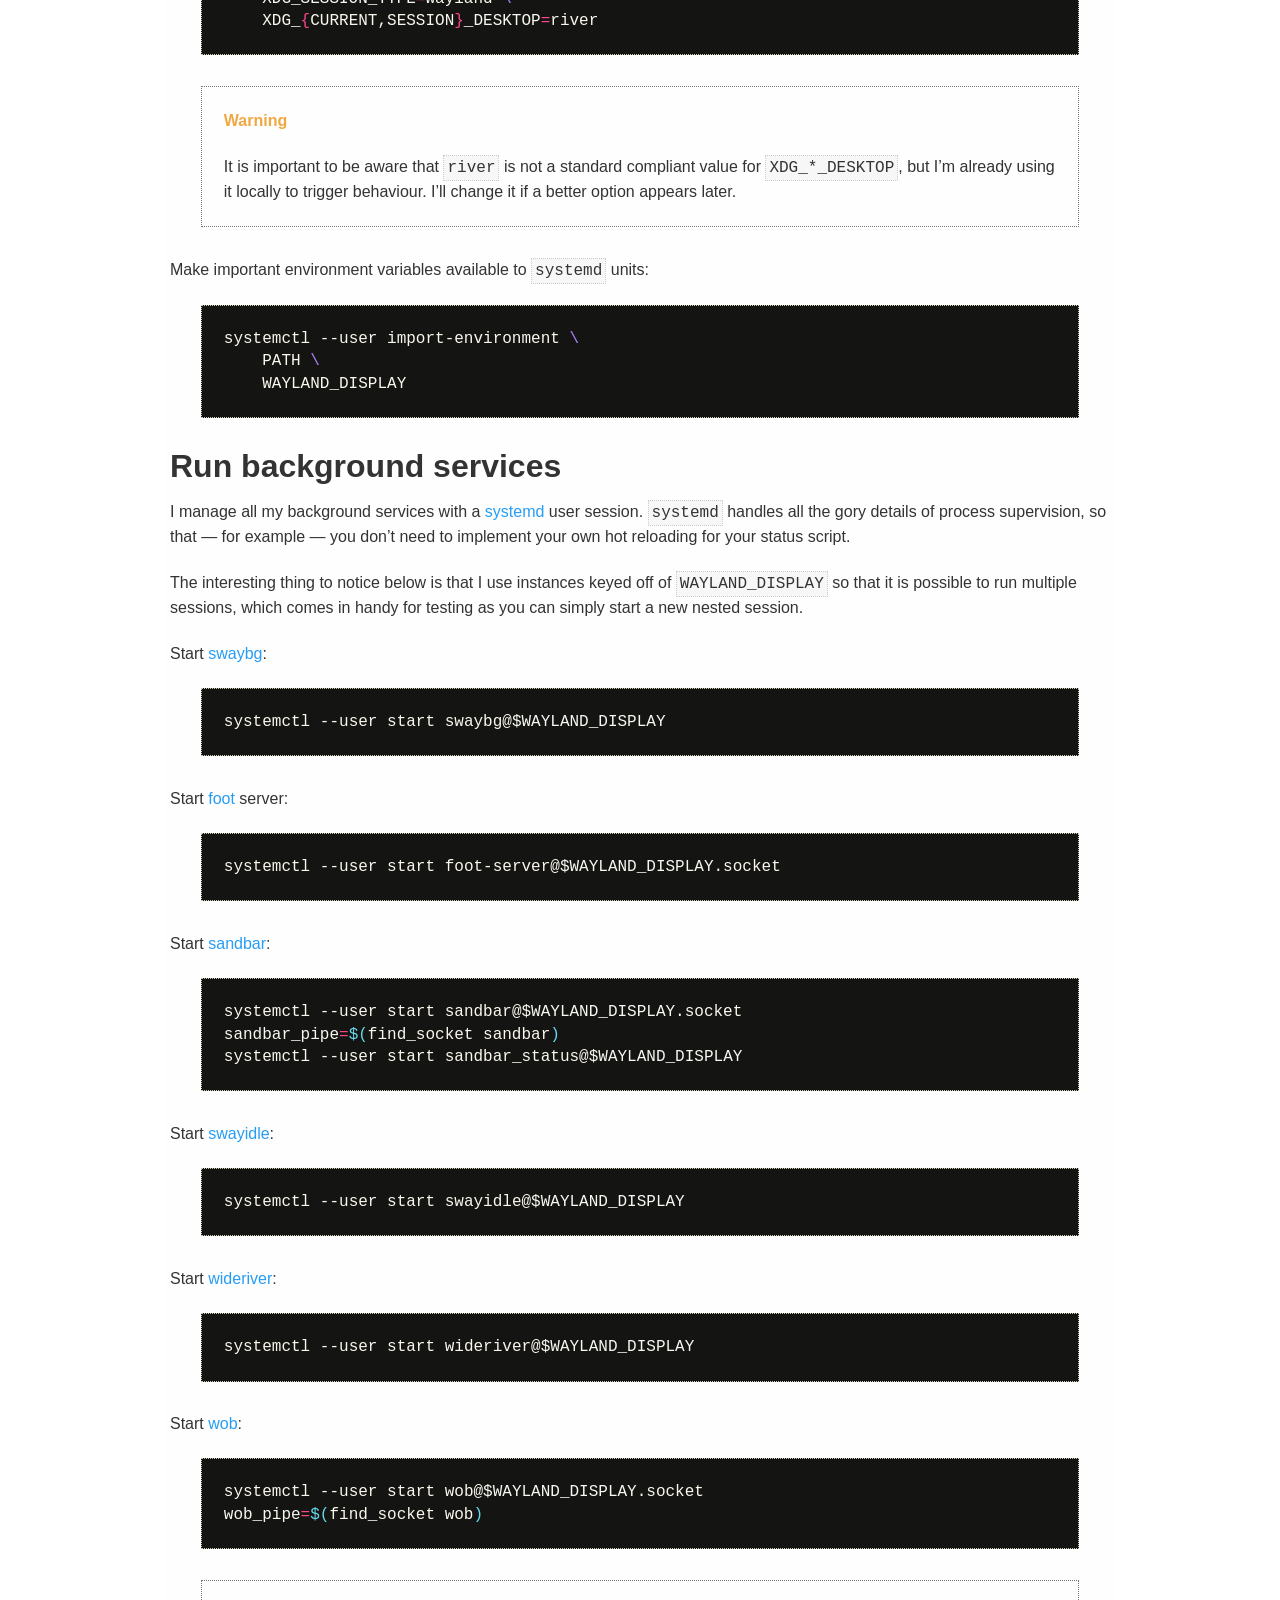
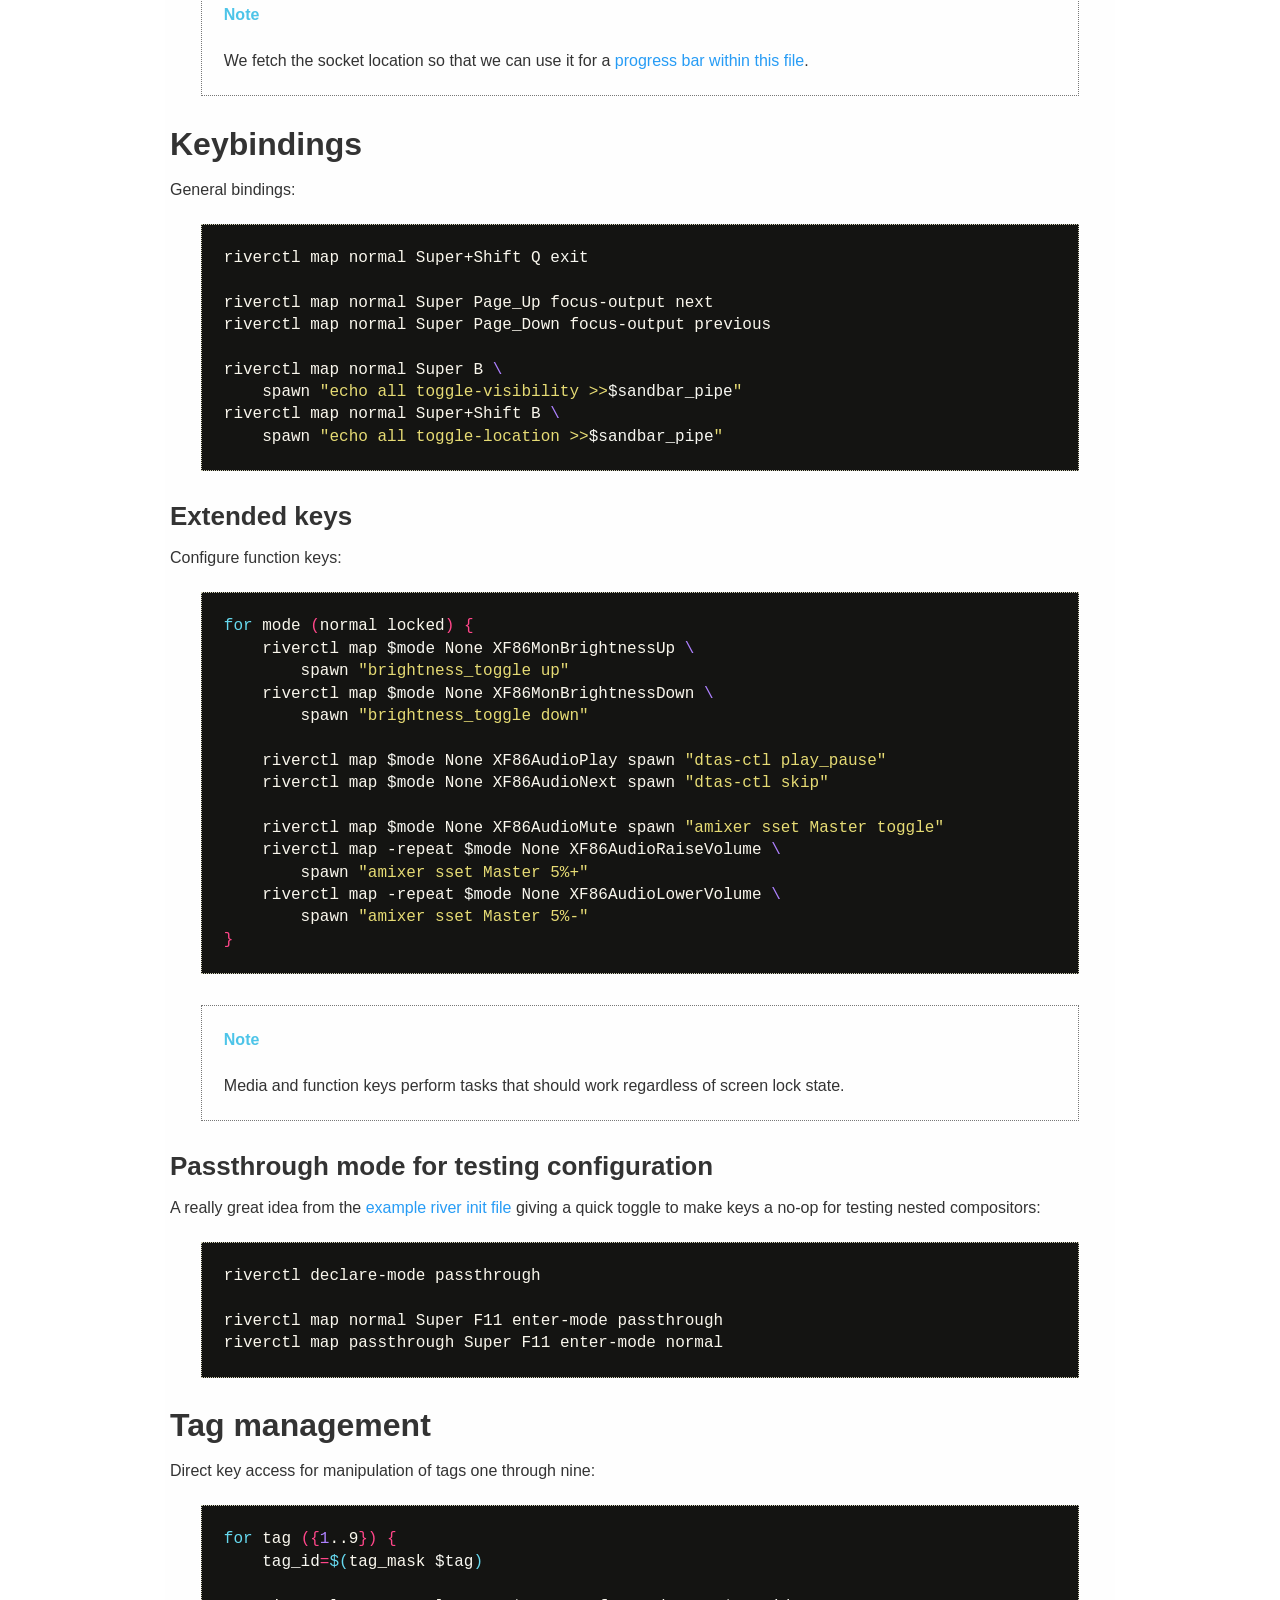
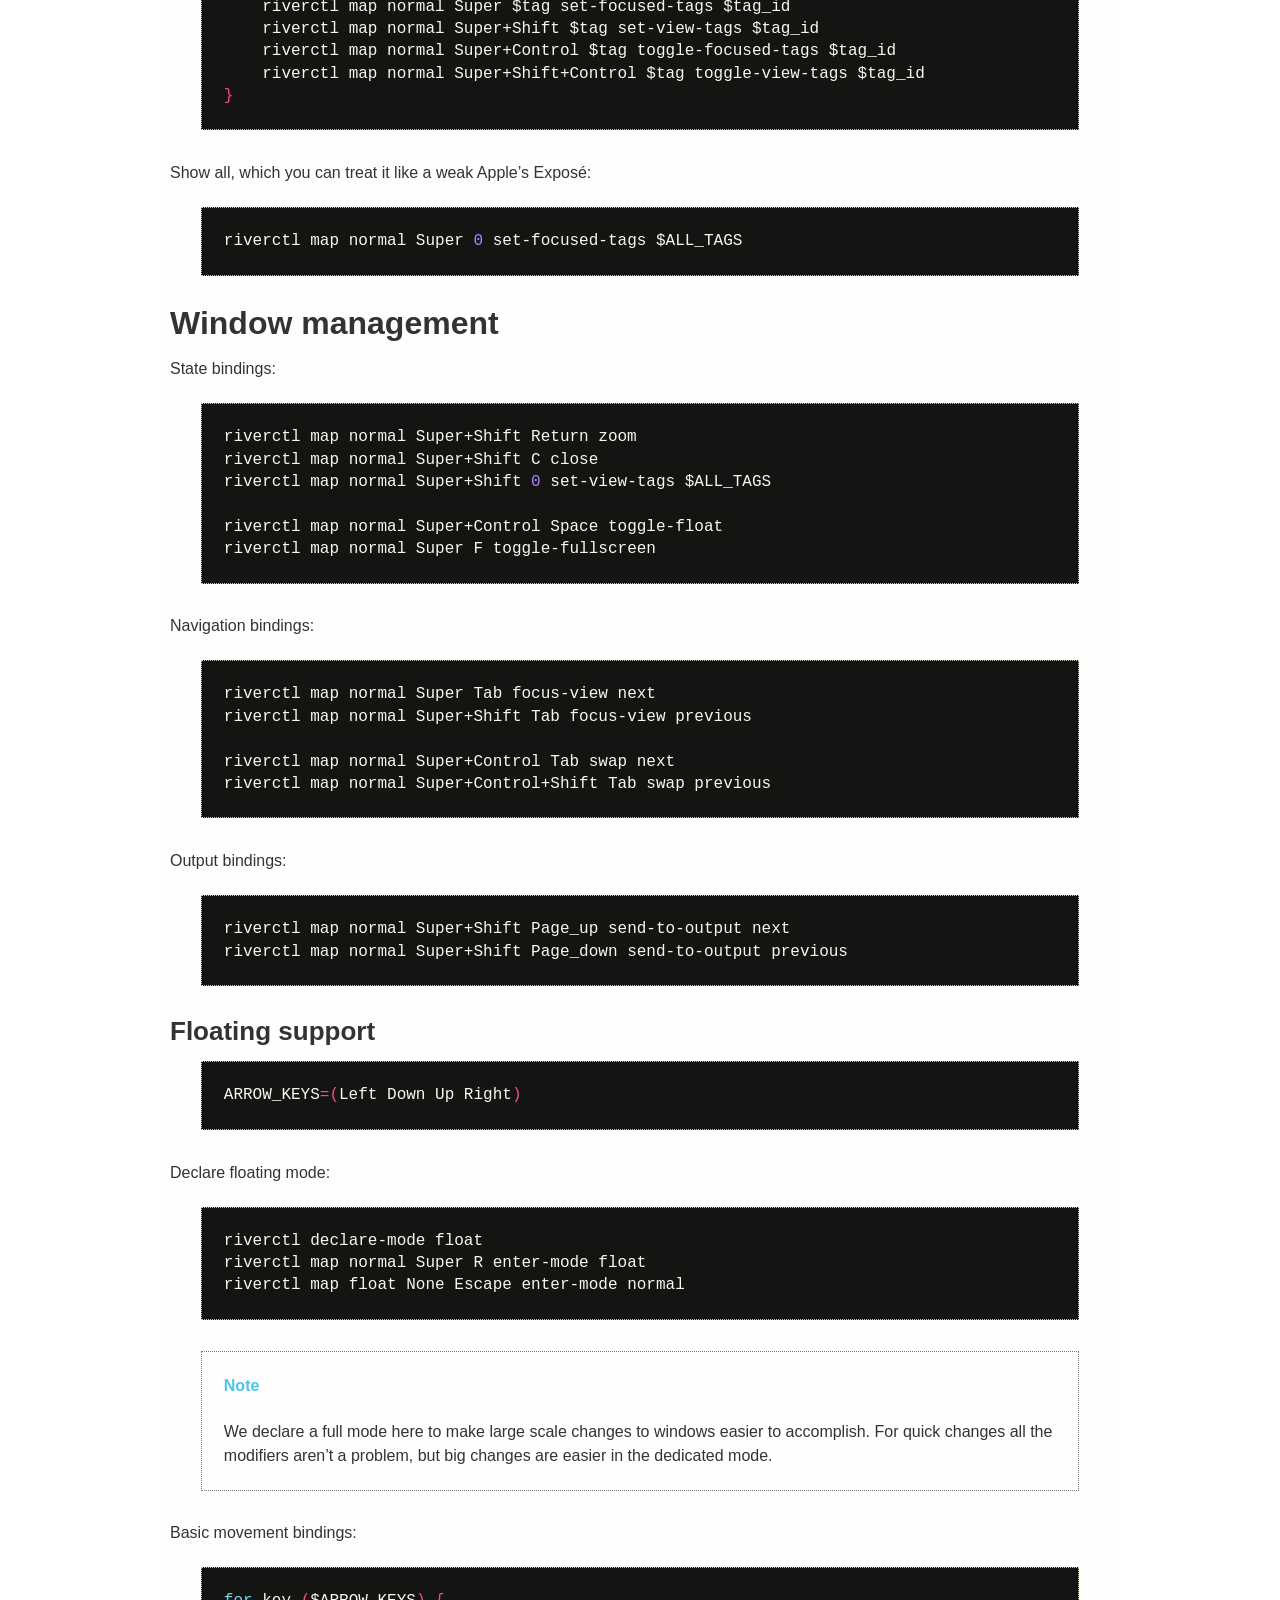
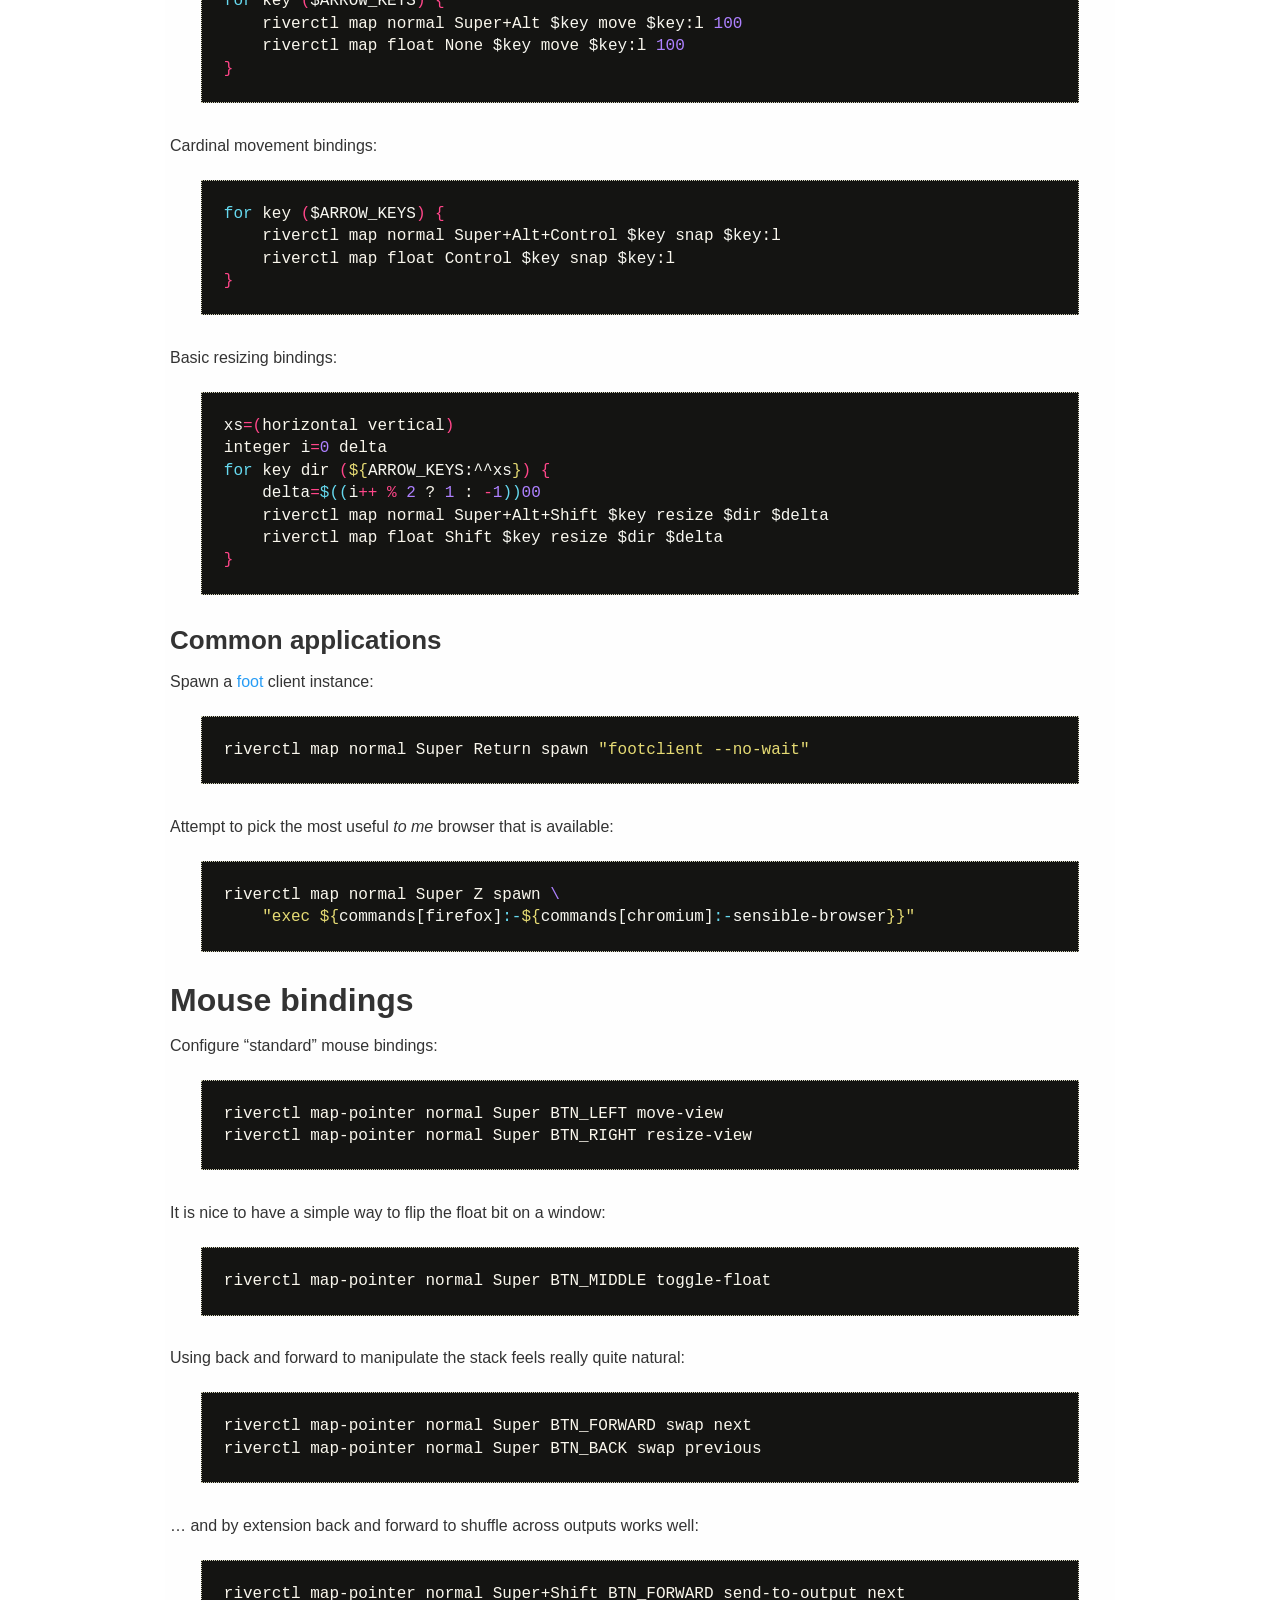
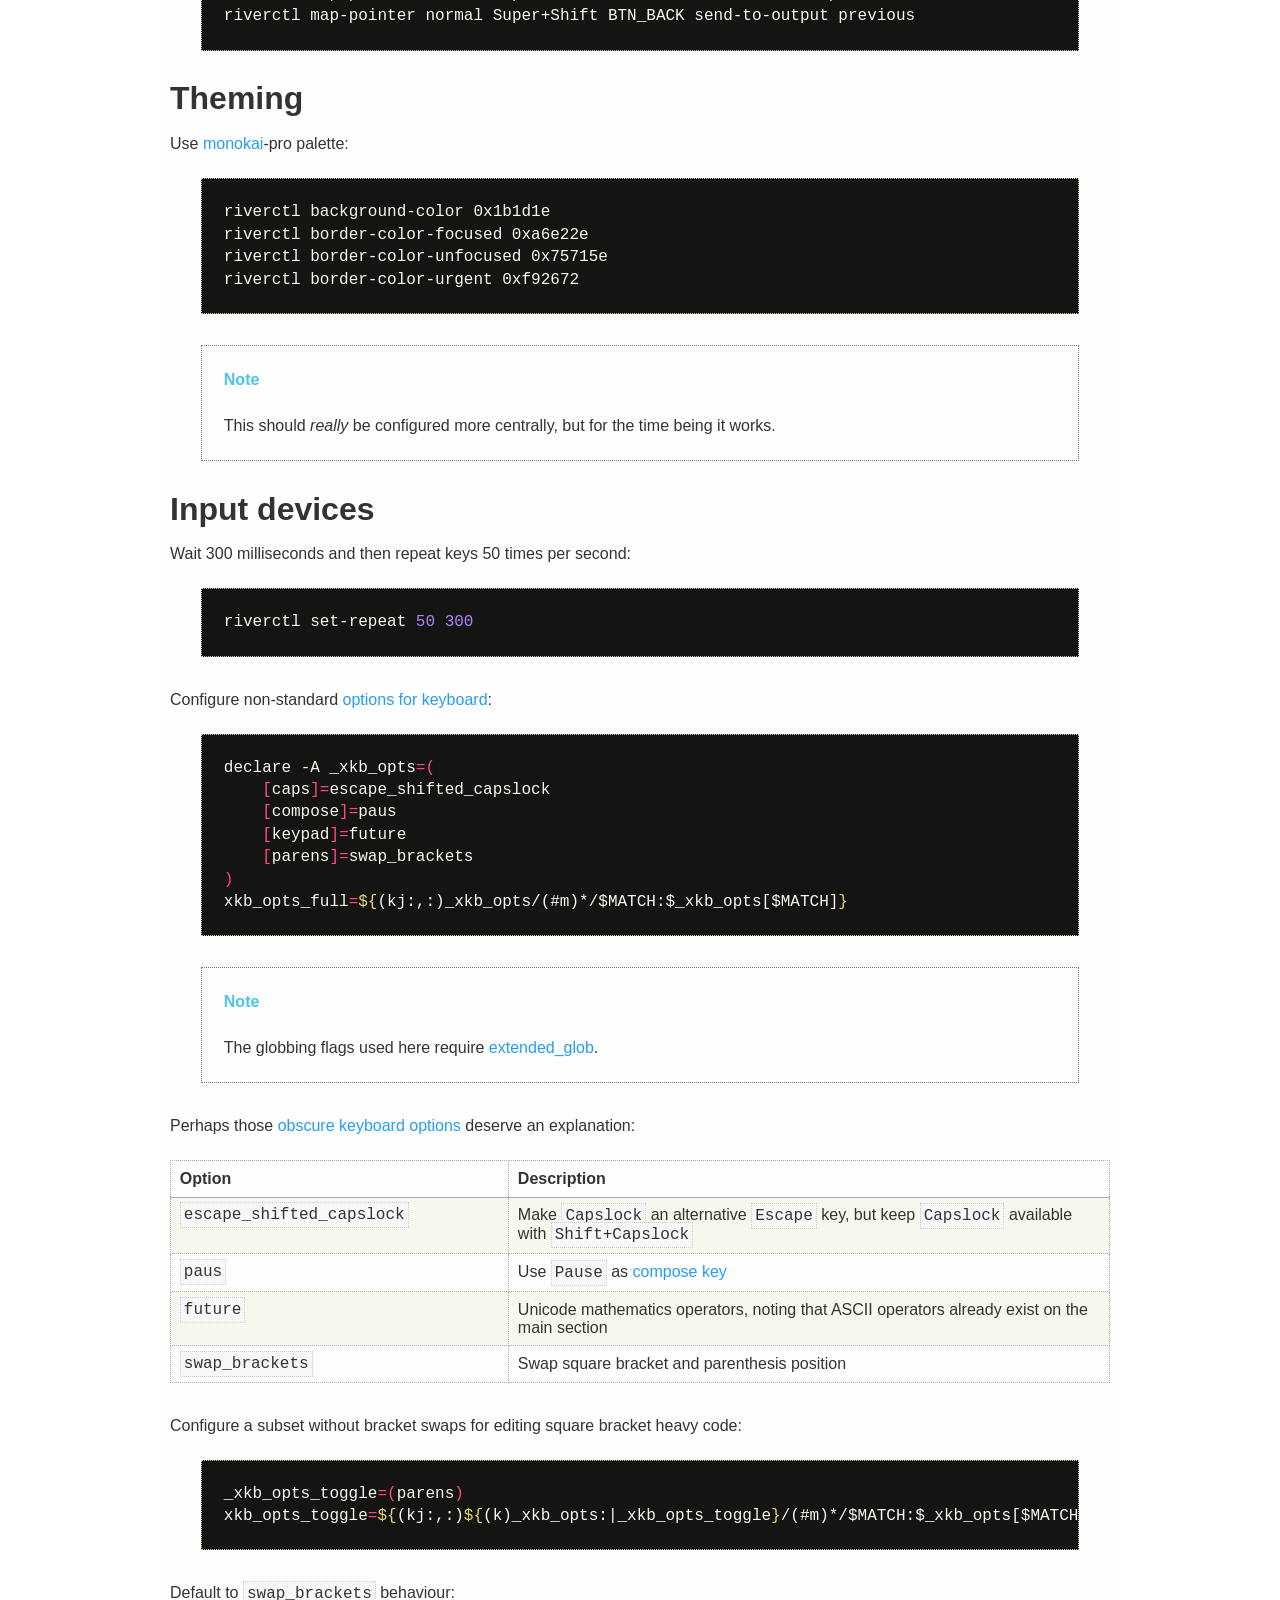
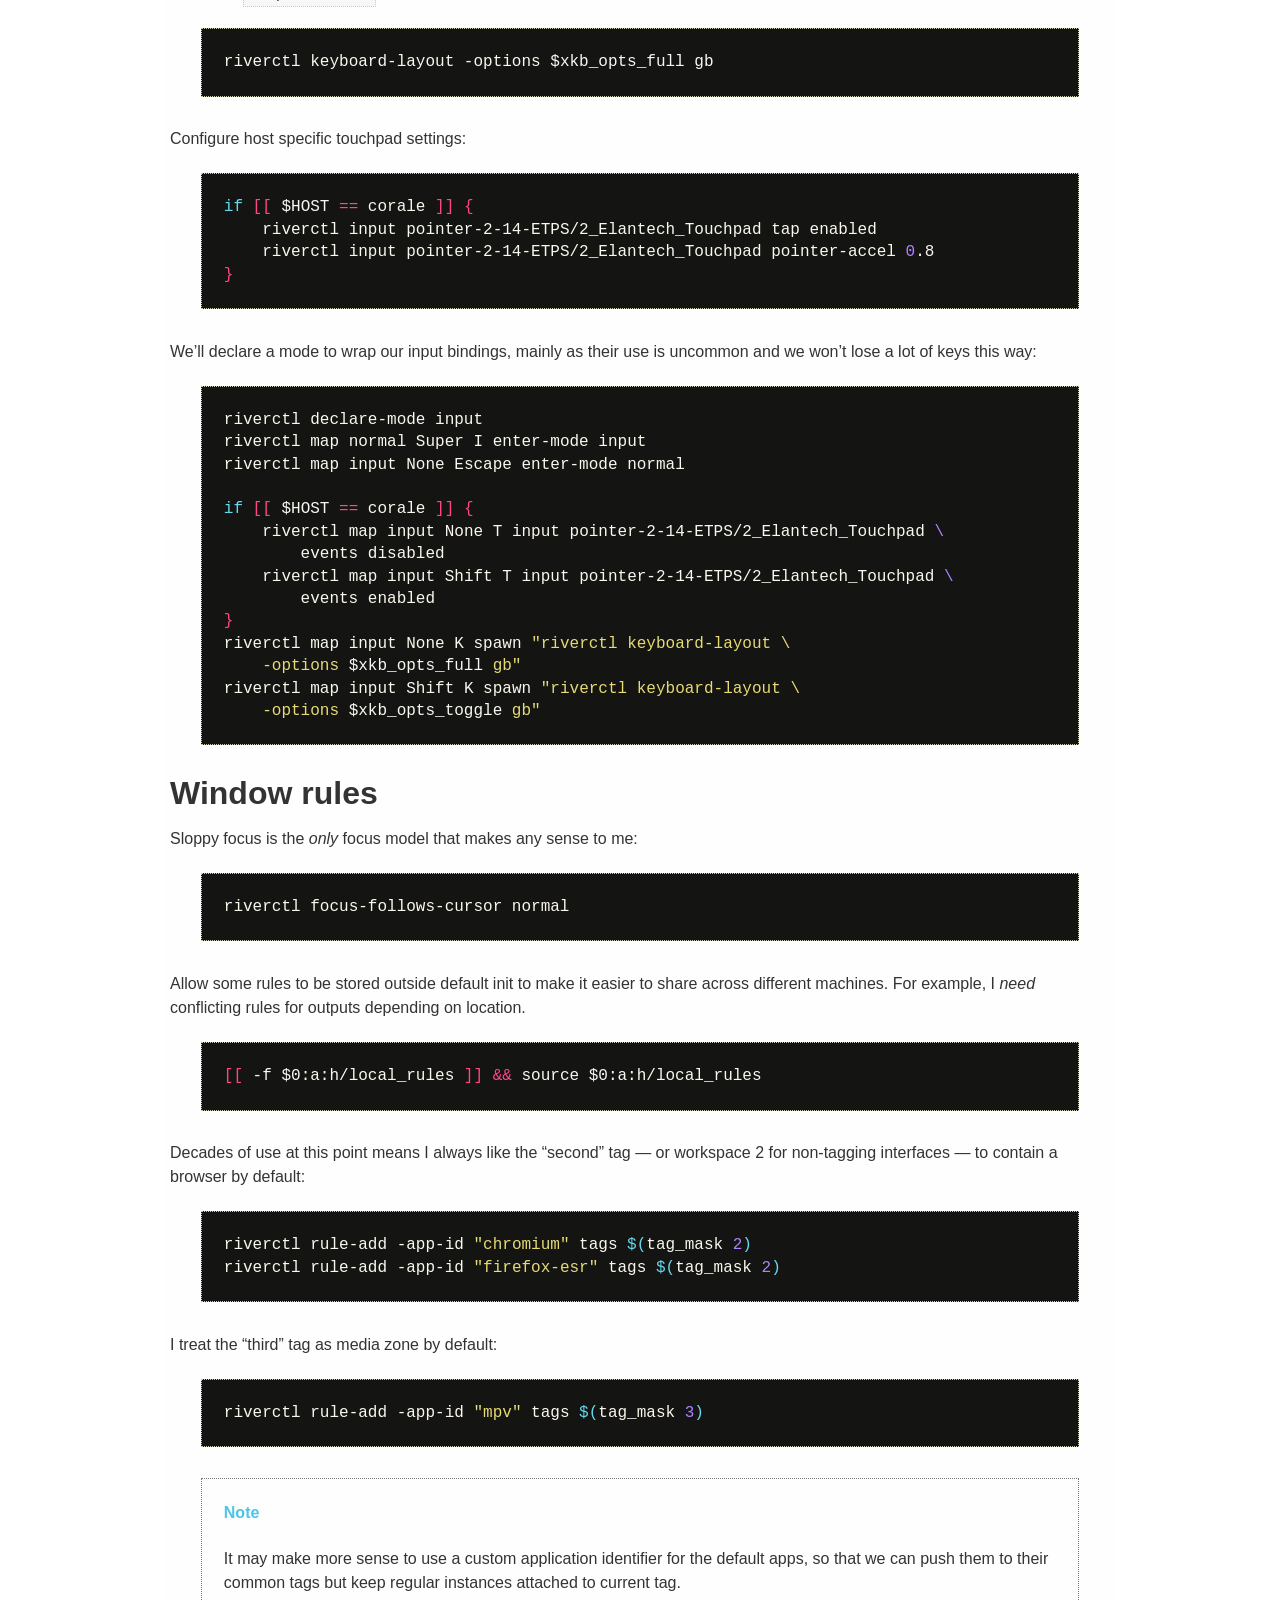
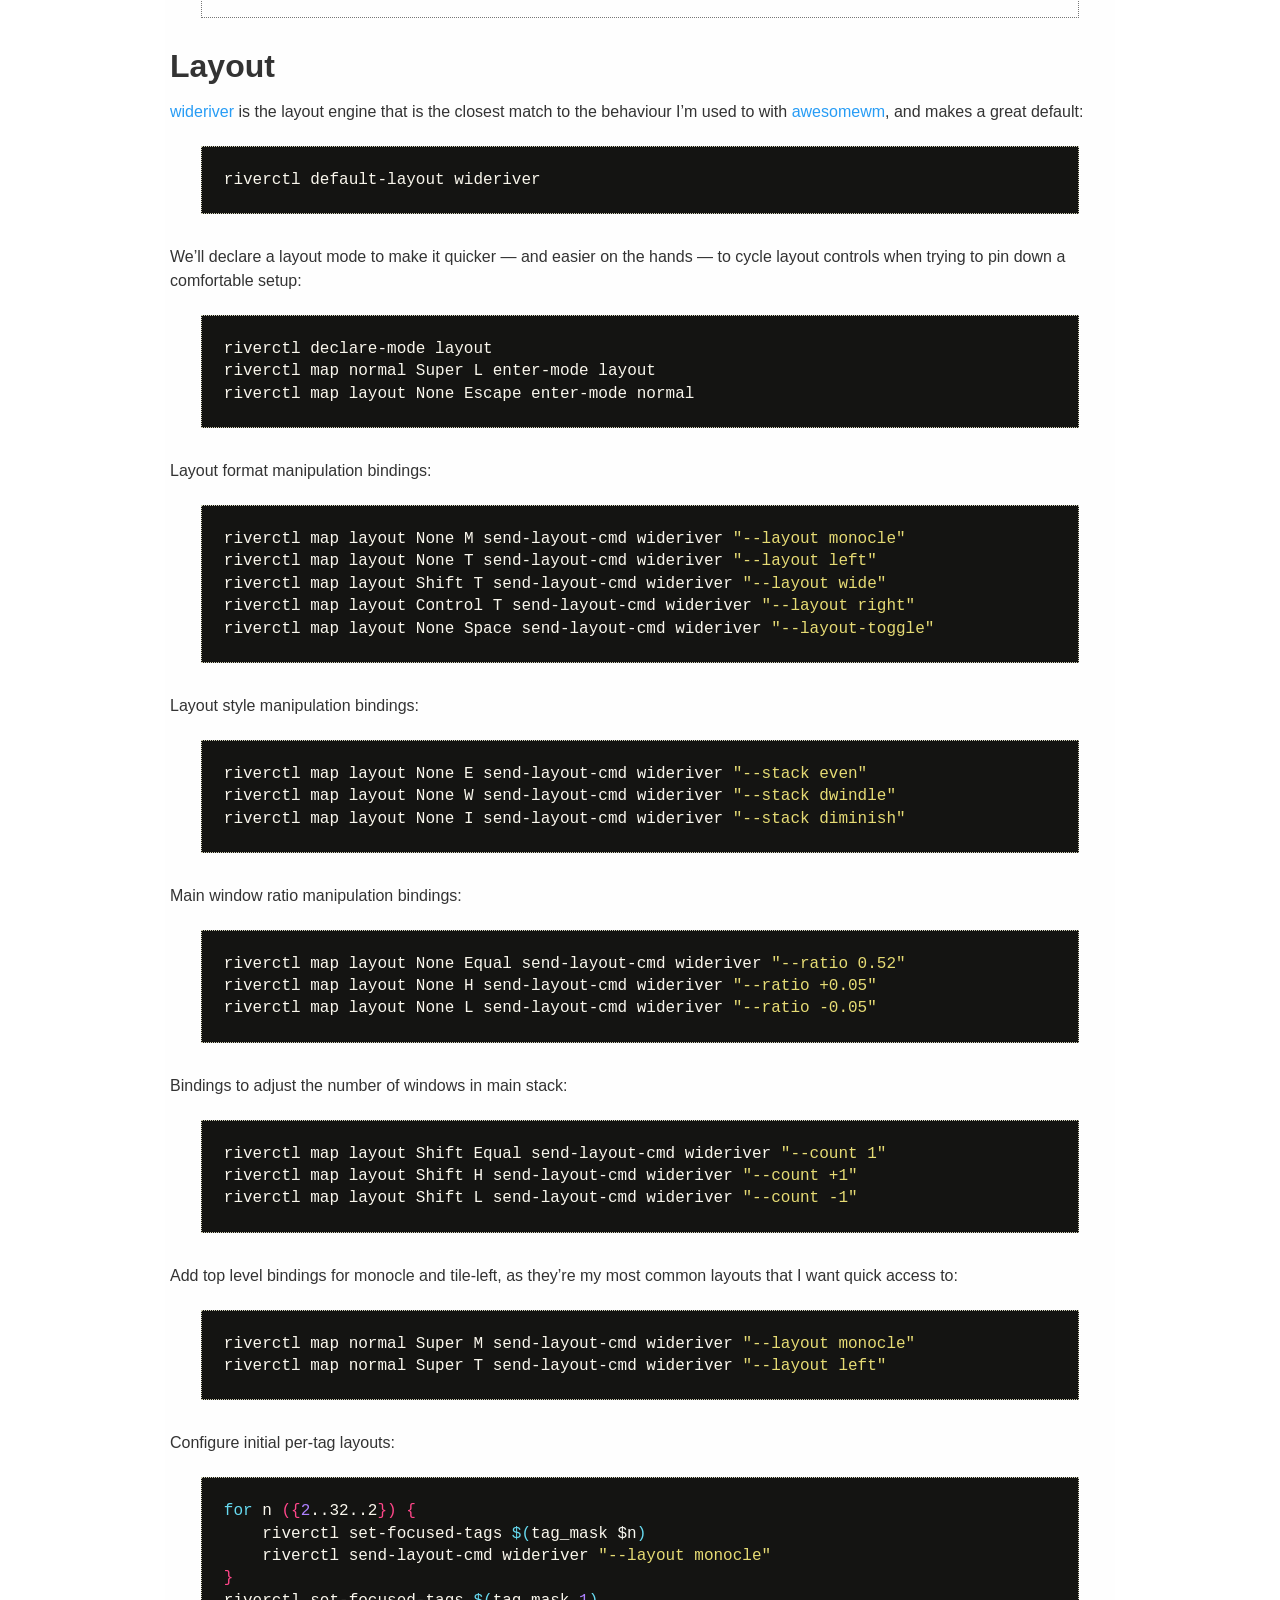
==== commit 26ce2d1f: "Regenerated on ea03227" ====
--- a/index.html
+++ b/index.html
@@ -129,6 +129,31 @@
 to navigate back to the source in this file.  For example, in <a class="reference external" href="https://www.vim.org/">vim</a> calling
 <tt class="docutils literal">gF</tt> will jump to the section under the cursor.</p>
 </div>
+<div class="section" id="software-versions">
+<h2>Software versions</h2>
+<table border="1" class="docutils">
+<colgroup>
+<col width="21%" />
+<col width="79%" />
+</colgroup>
+<thead valign="bottom">
+<tr><th class="head">Package</th>
+<th class="head">Version</th>
+</tr>
+</thead>
+<tbody valign="top">
+<tr><td><a class="reference external" href="https://codeberg.org/river/river">river</a></td>
+<td>v0.3.0-39-gccd676e <a class="footnote-reference" href="#s1" id="footnote-reference-1">[1]</a></td>
+</tr>
+</tbody>
+</table>
+<div class="admonition note">
+<p class="first admonition-title">Note</p>
+<p class="last">These are the base versions from upstream, there may be local additions
+exposed in the installation packages.  However, they will <em>not</em> introduce
+breaking changes.</p>
+</div>
+</div>
 <div class="section" id="general-setup">
 <h2>General setup</h2>
 <p>We’re going to use <a class="reference external" href="https://www.zsh.org/">zsh</a> as it is <em>always</em> available on any system I use:</p>
@@ -167,7 +192,7 @@
 <p id="progress-bar-within-this-file">Populate a <a class="reference external" href="https://github.com/francma/wob">wob</a> progress bar, if possible, as we move through the <tt class="docutils literal">init</tt>
 file:</p>
 <pre class="code zsh literal-block">
-<span class="nv">LINES</span><span class="o">=</span><span class="k">$(</span>awk<span class="w"> </span><span class="s1">'END {print NR}'</span><span class="w"> </span><span class="nv">$0</span><span class="k">)</span><span class="w">
+<span class="nv">LINES</span><span class="o">=</span><span class="si">${#${</span><span class="p">(&#64;f)</span><span class="s2">&quot;</span><span class="k">$(</span>&lt;<span class="w"> </span><span class="nv">$0</span><span class="k">)</span><span class="s2">&quot;</span><span class="si">}}</span><span class="w">
 </span>_progress<span class="o">()</span><span class="w"> </span><span class="o">{</span><span class="w">
     </span>setopt<span class="w"> </span>local_options<span class="w"> </span>no_xtrace<span class="w">
     </span><span class="o">[[</span><span class="w"> </span>-z<span class="w"> </span><span class="si">${</span><span class="nv">wob_pipe</span><span class="k">:-</span><span class="si">}</span><span class="w"> </span><span class="o">]]</span><span class="w"> </span><span class="o">&amp;&amp;</span><span class="w"> </span><span class="k">return</span><span class="w">
@@ -631,6 +656,15 @@
 <p class="last"><tt class="docutils literal">sandbar</tt> is spawned hidden to allow us to issue per-tag layout changes or
 launch default applications without all the bar flashes that would result.</p>
 </div>
+<p class="rubric">Footnotes</p>
+<table class="docutils footnote" frame="void" id="s1" rules="none">
+<colgroup><col class="label" /><col /></colgroup>
+<tbody valign="top">
+<tr><td class="label"><a class="fn-backref" href="#footnote-reference-1">[1]</a></td><td>I’ve added some largely uninteresting local changes from
+v0.3.0-39-gccd676e, but mostly it is because there is no timeline for
+<a class="reference external" href="https://gitlab.freedesktop.org/wlroots/wlroots/">wlroots</a> v0.18 hitting my installations.</td></tr>
+</tbody>
+</table>
 </div>
 </div>
 </div>
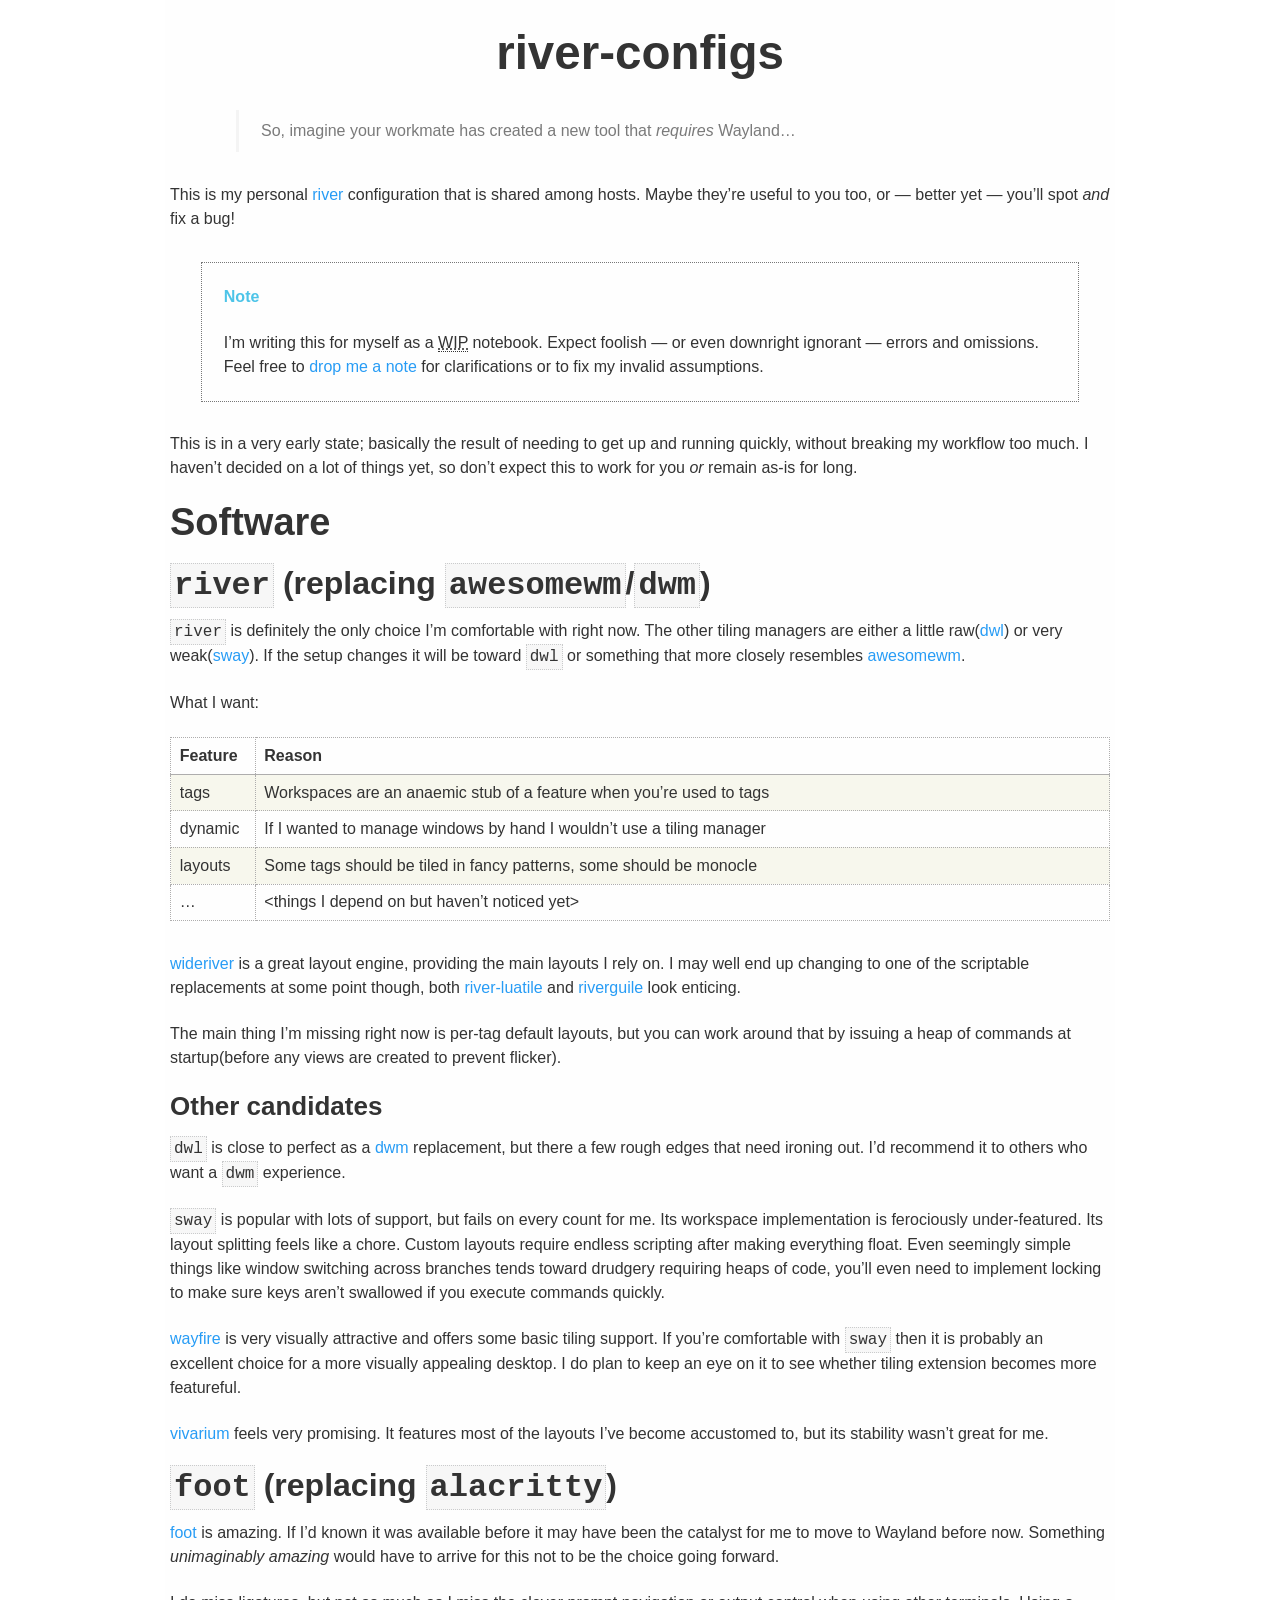
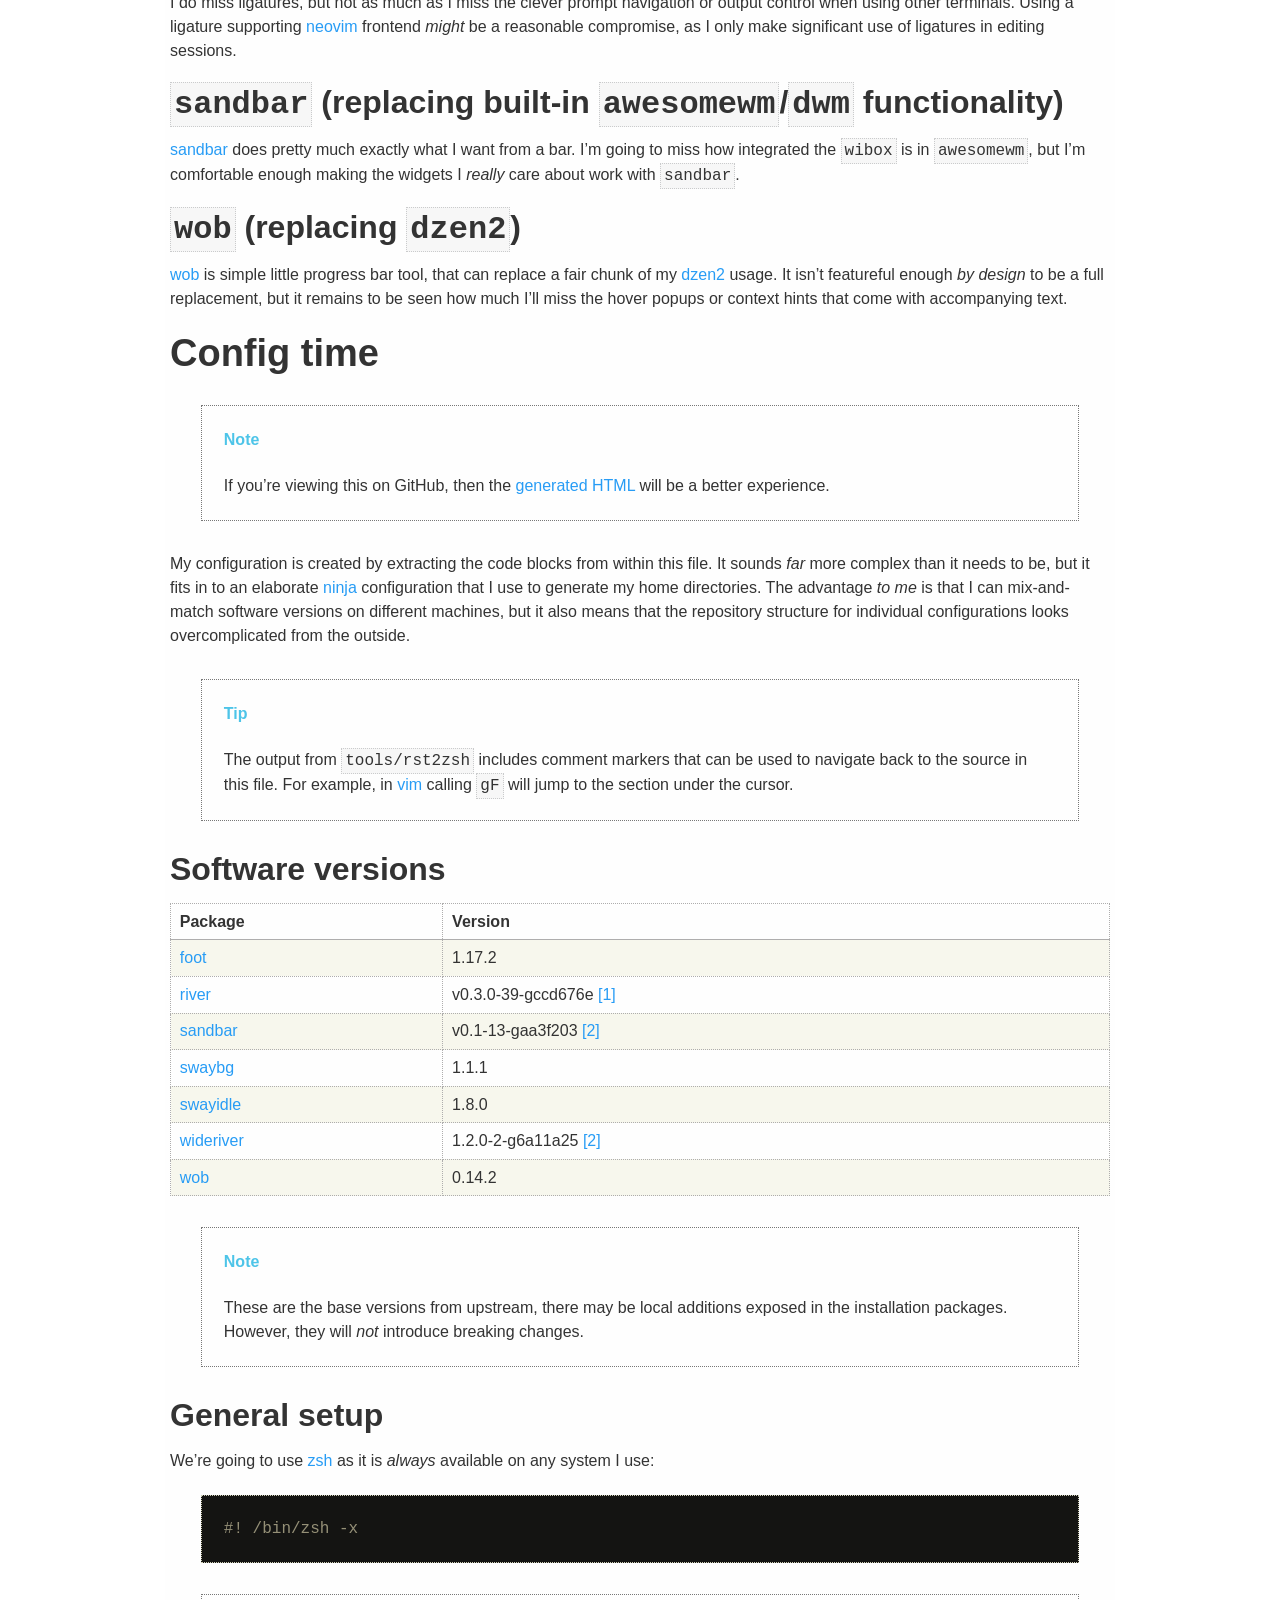
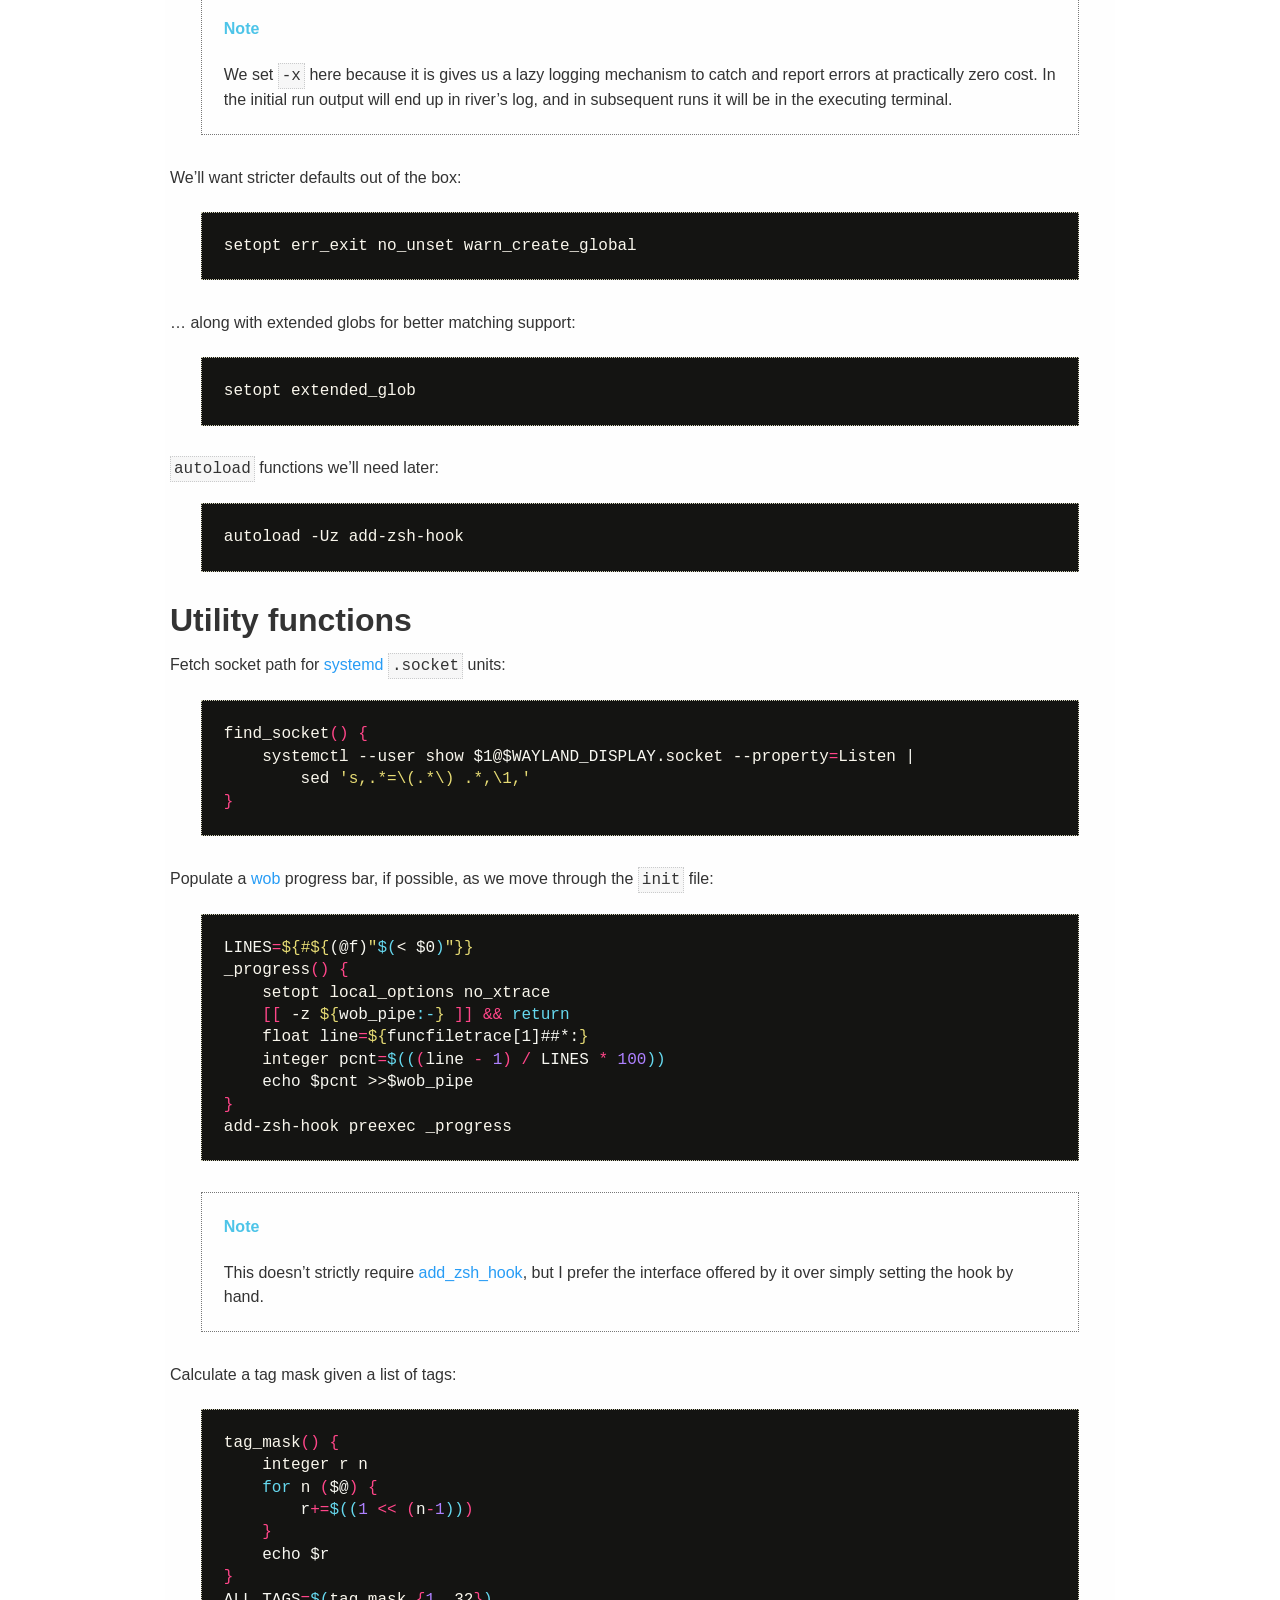
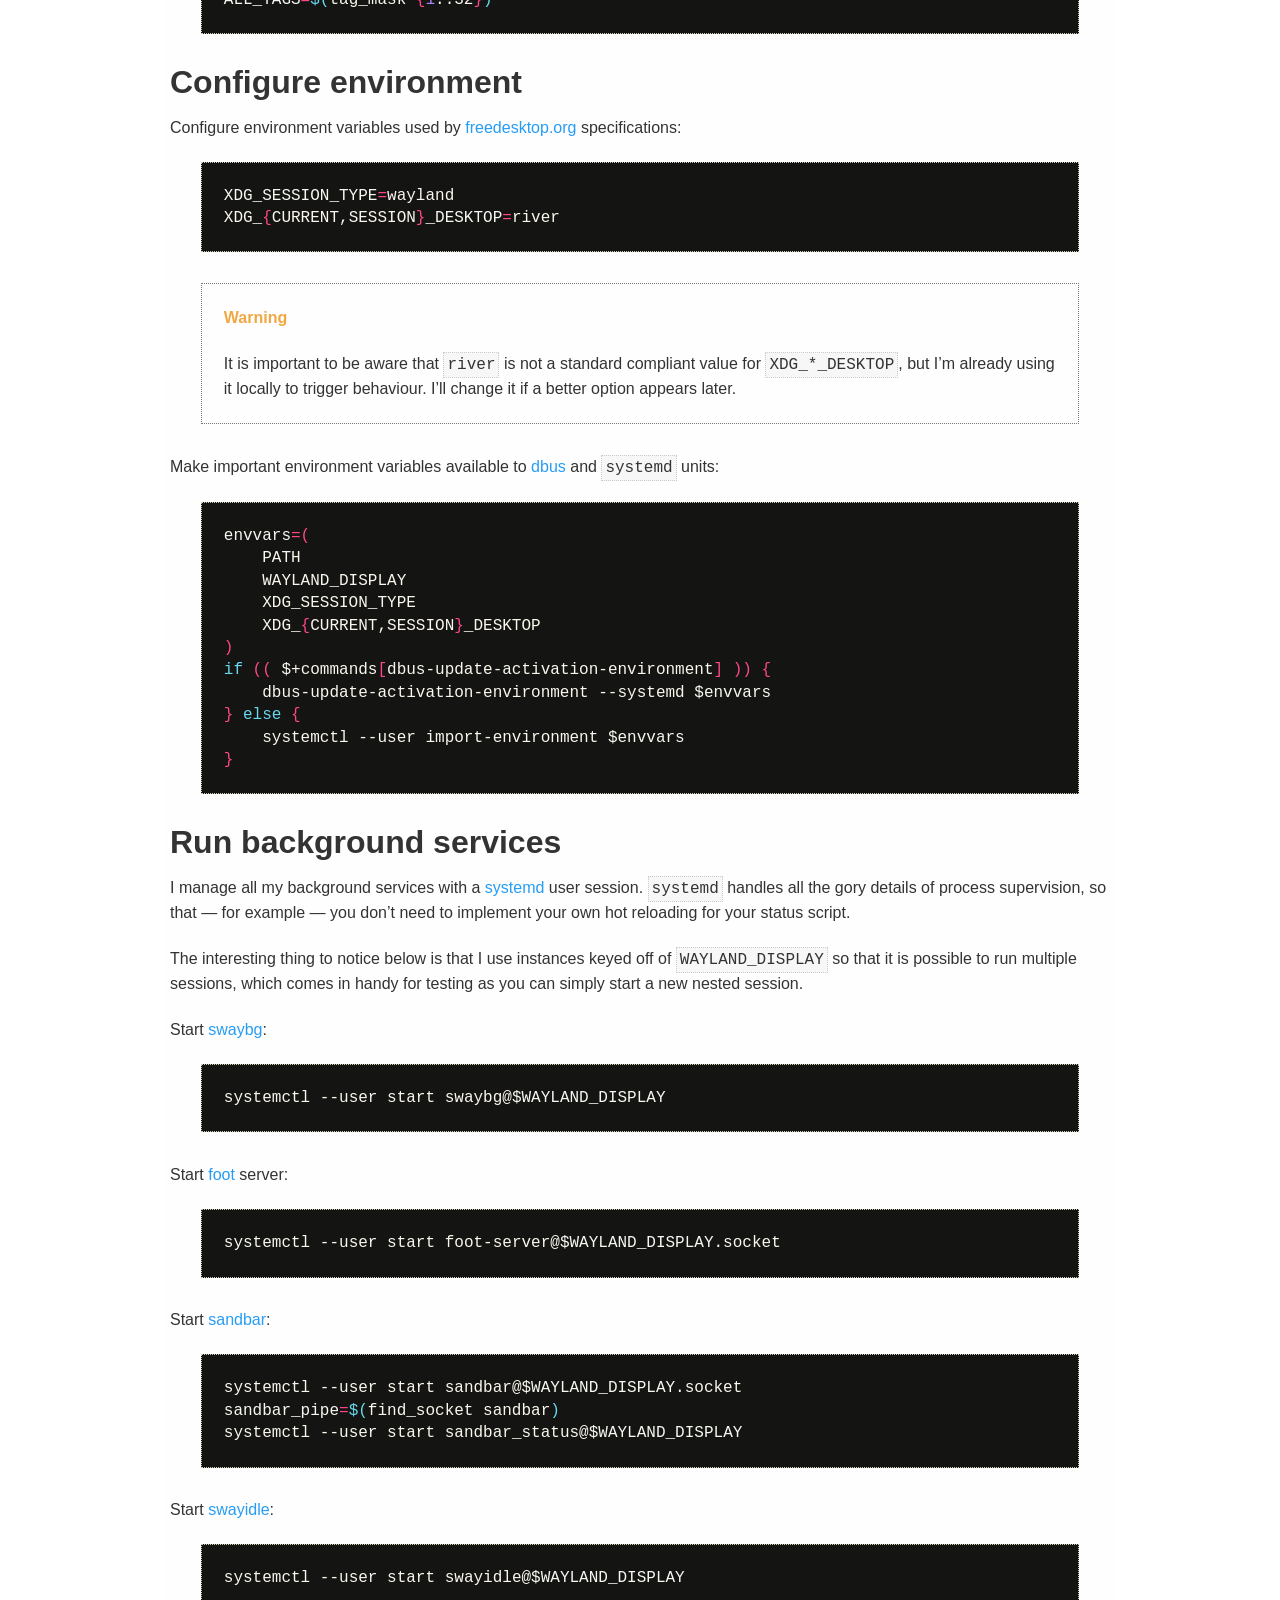
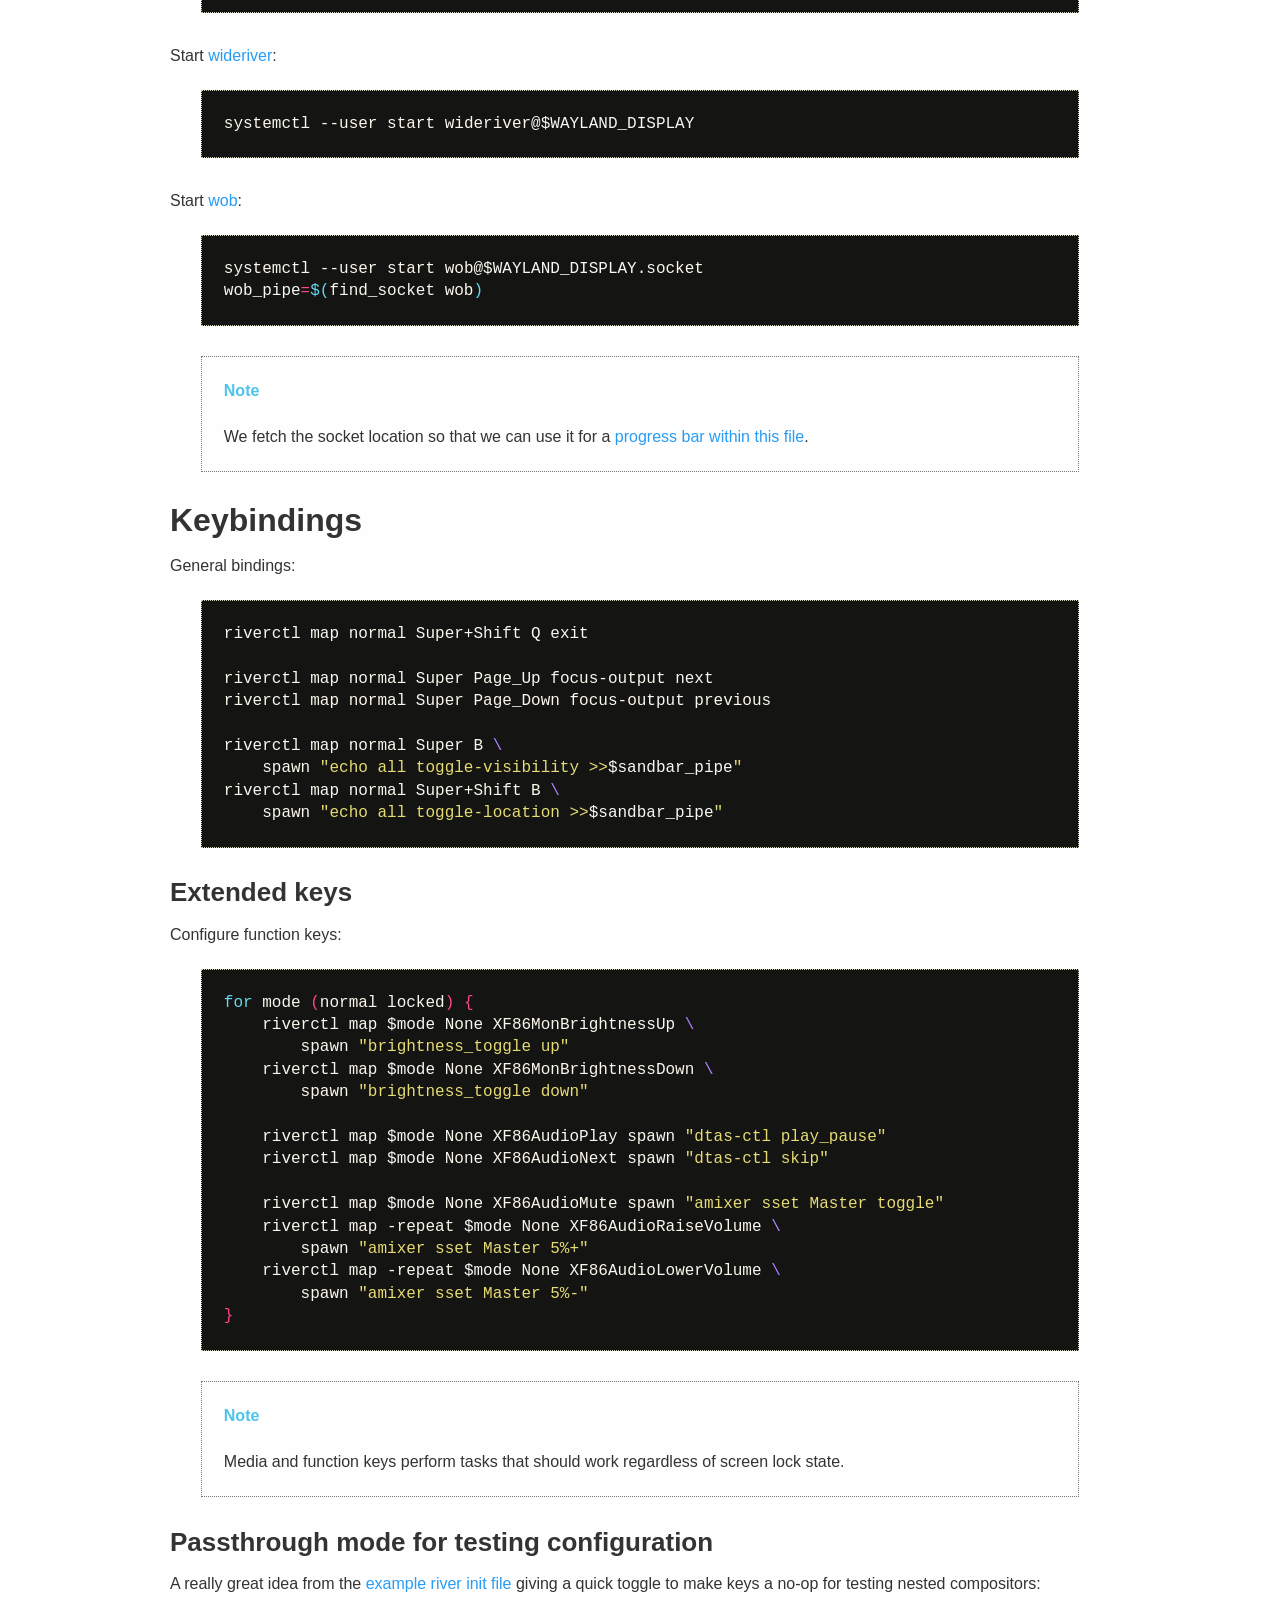
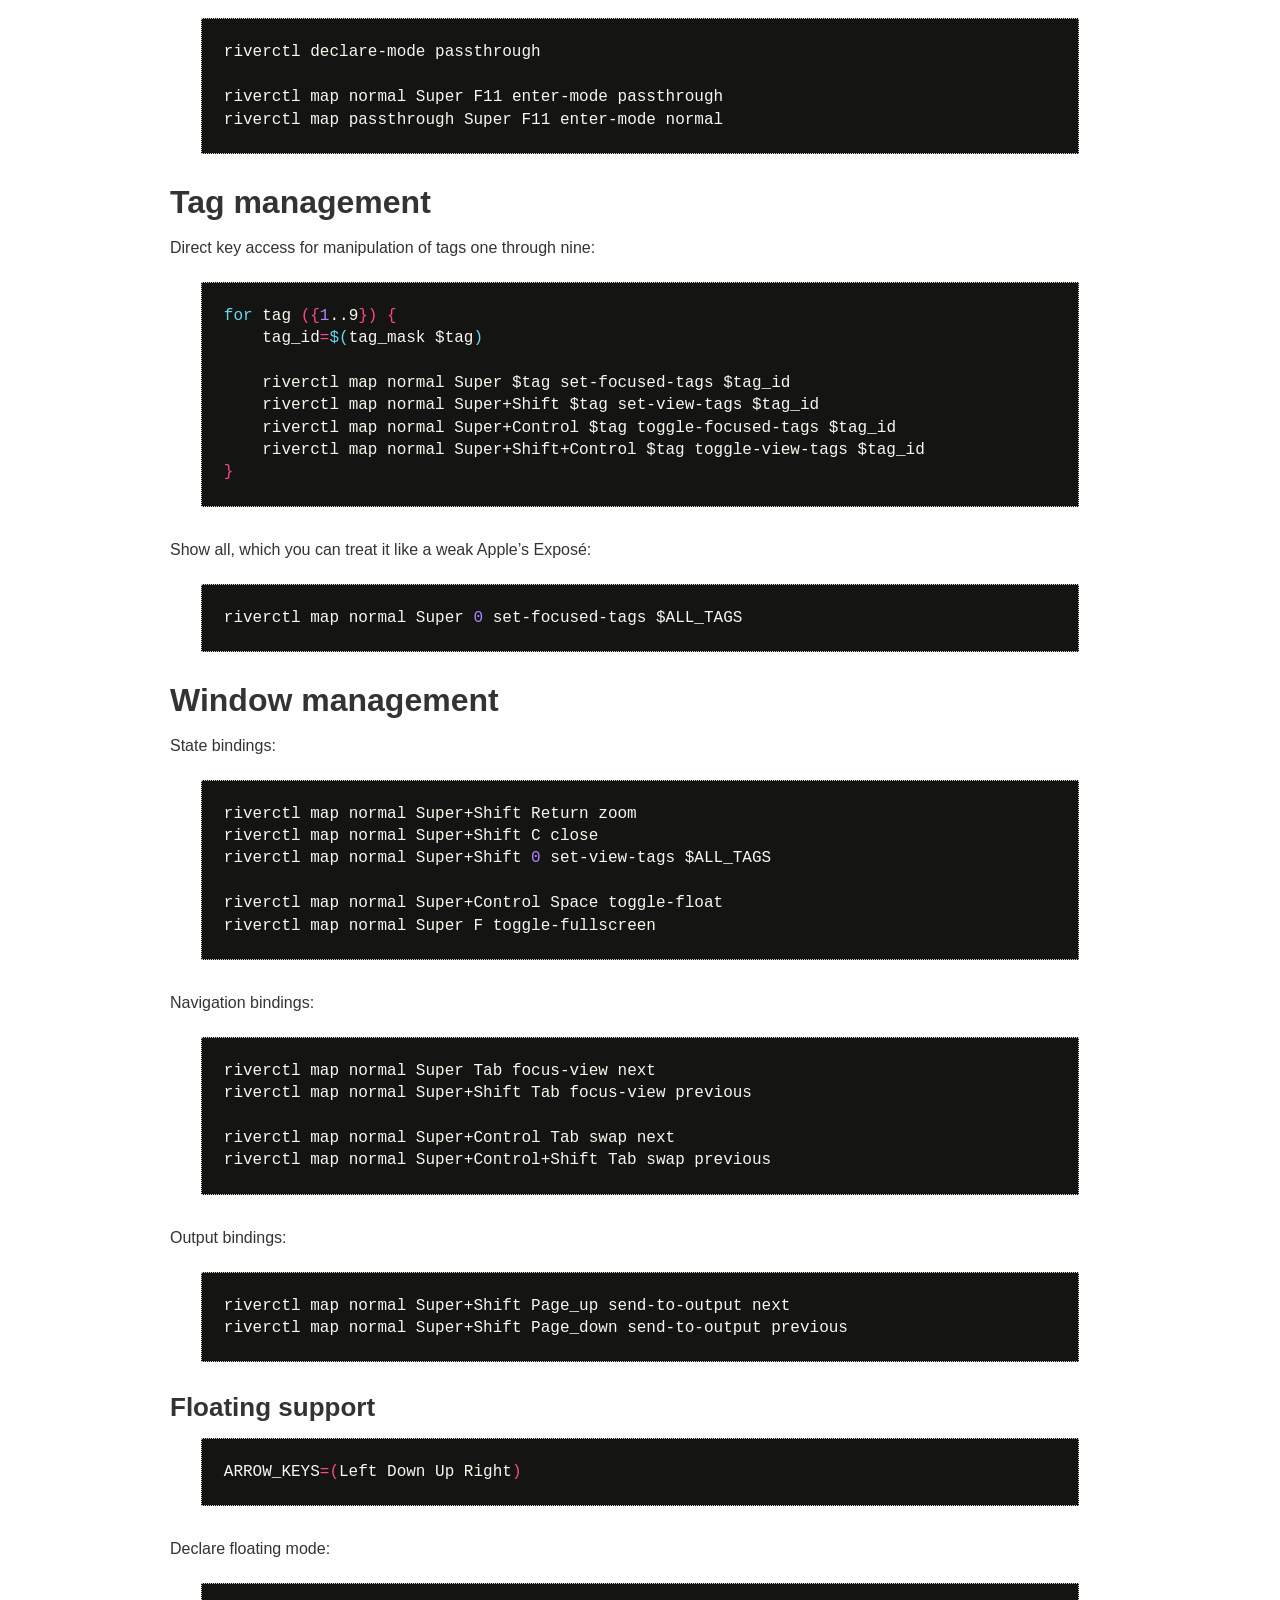
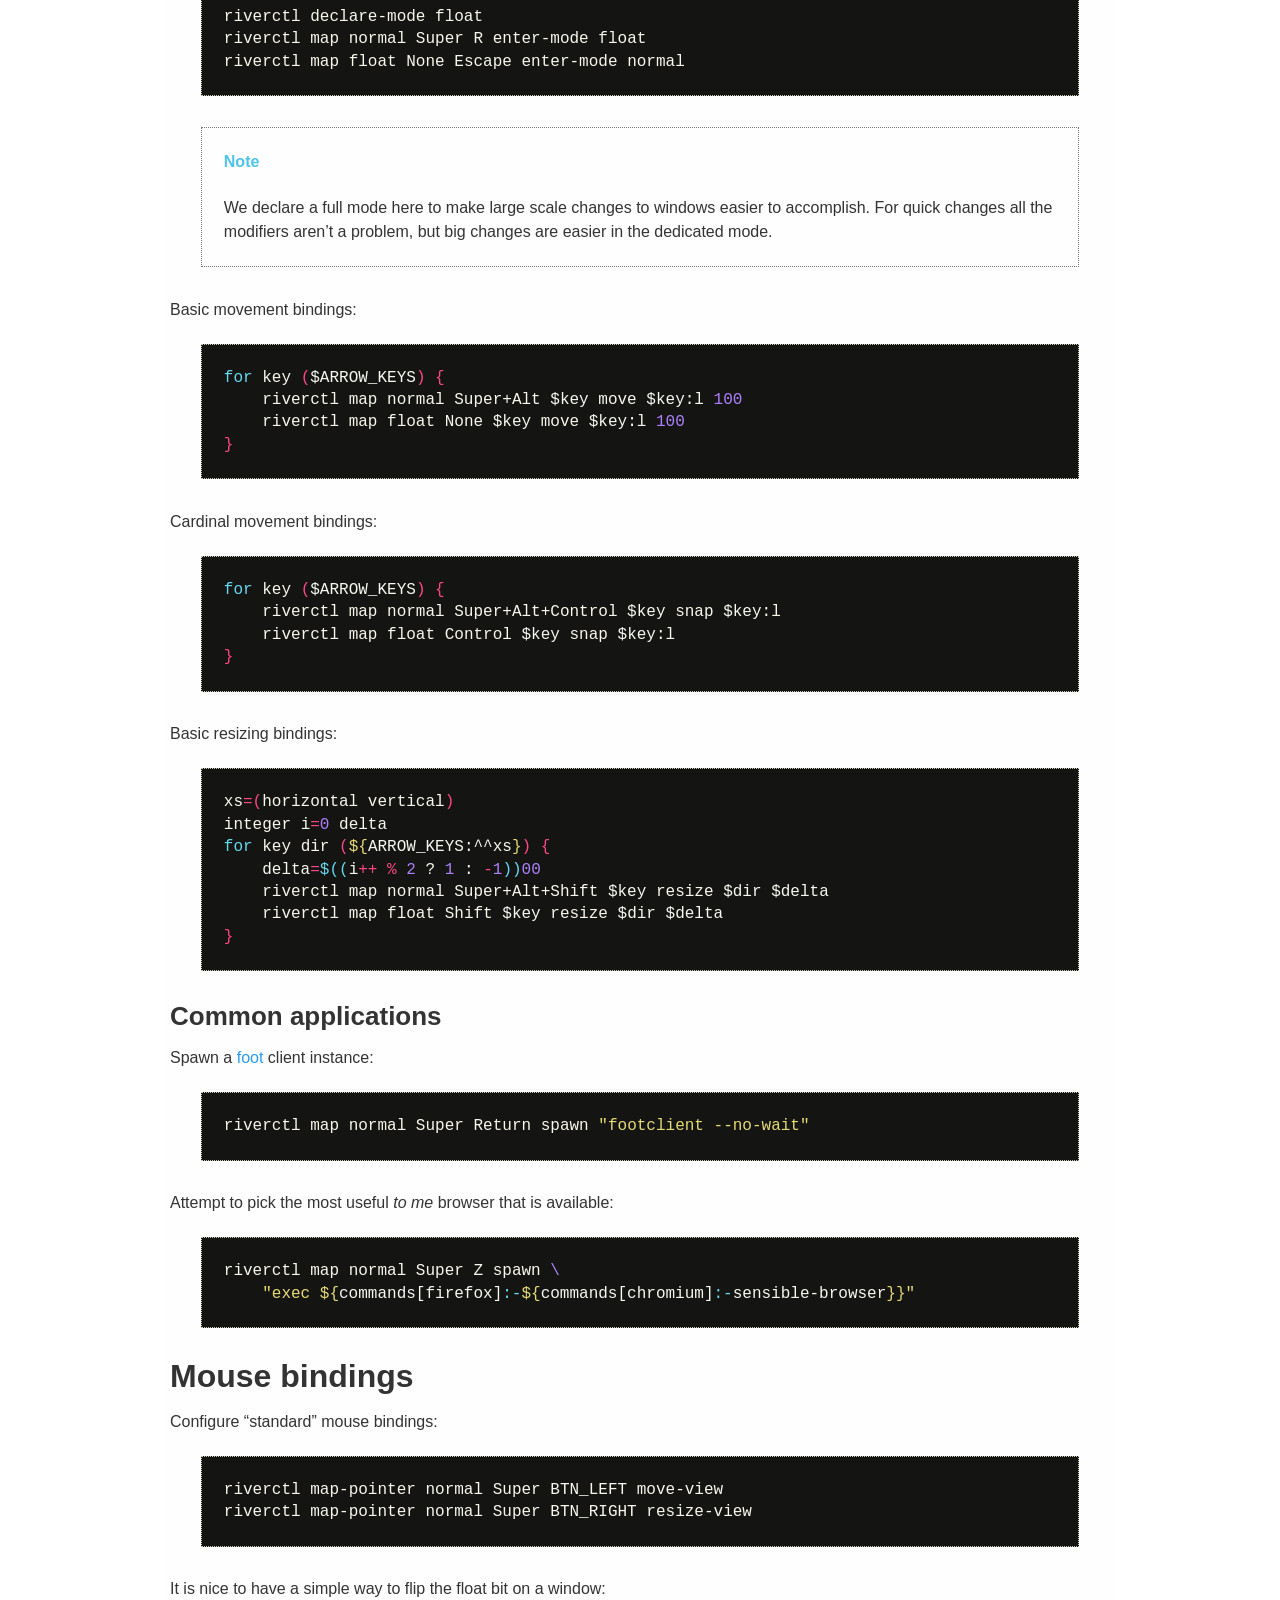
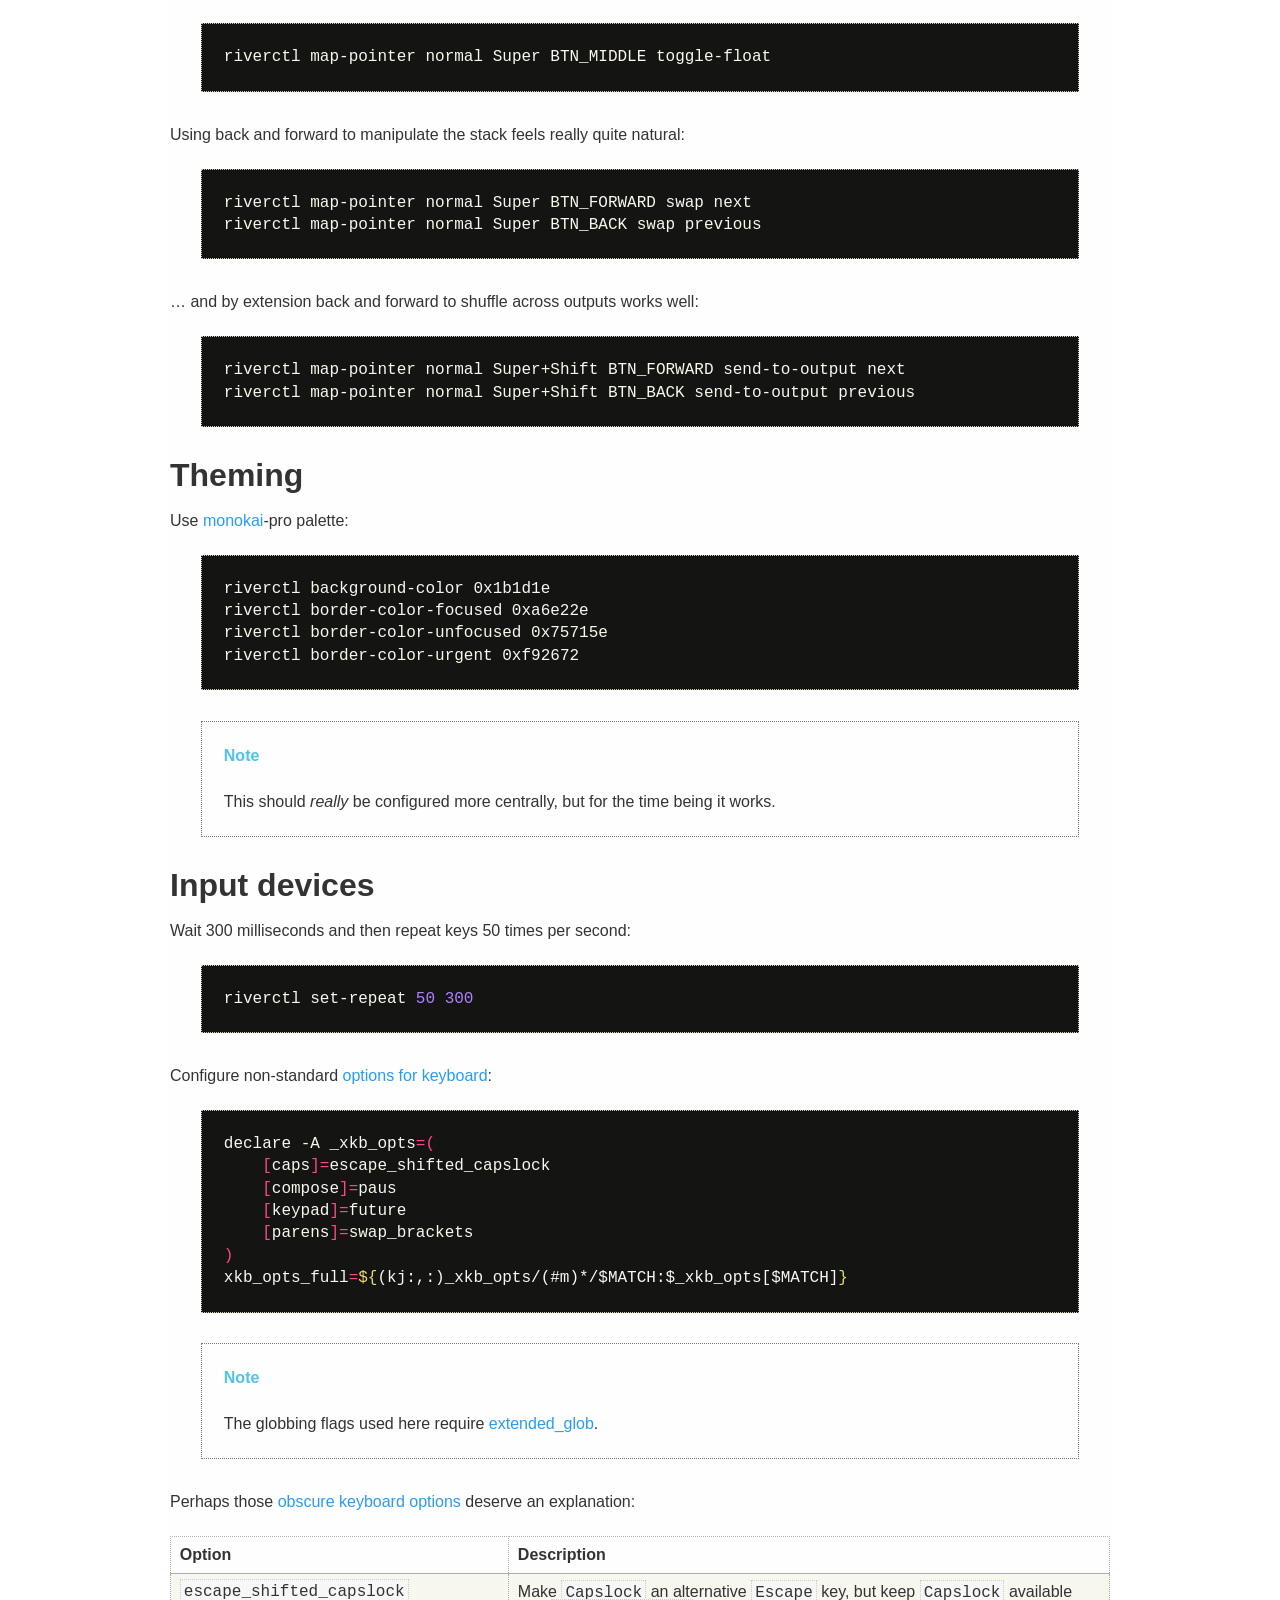
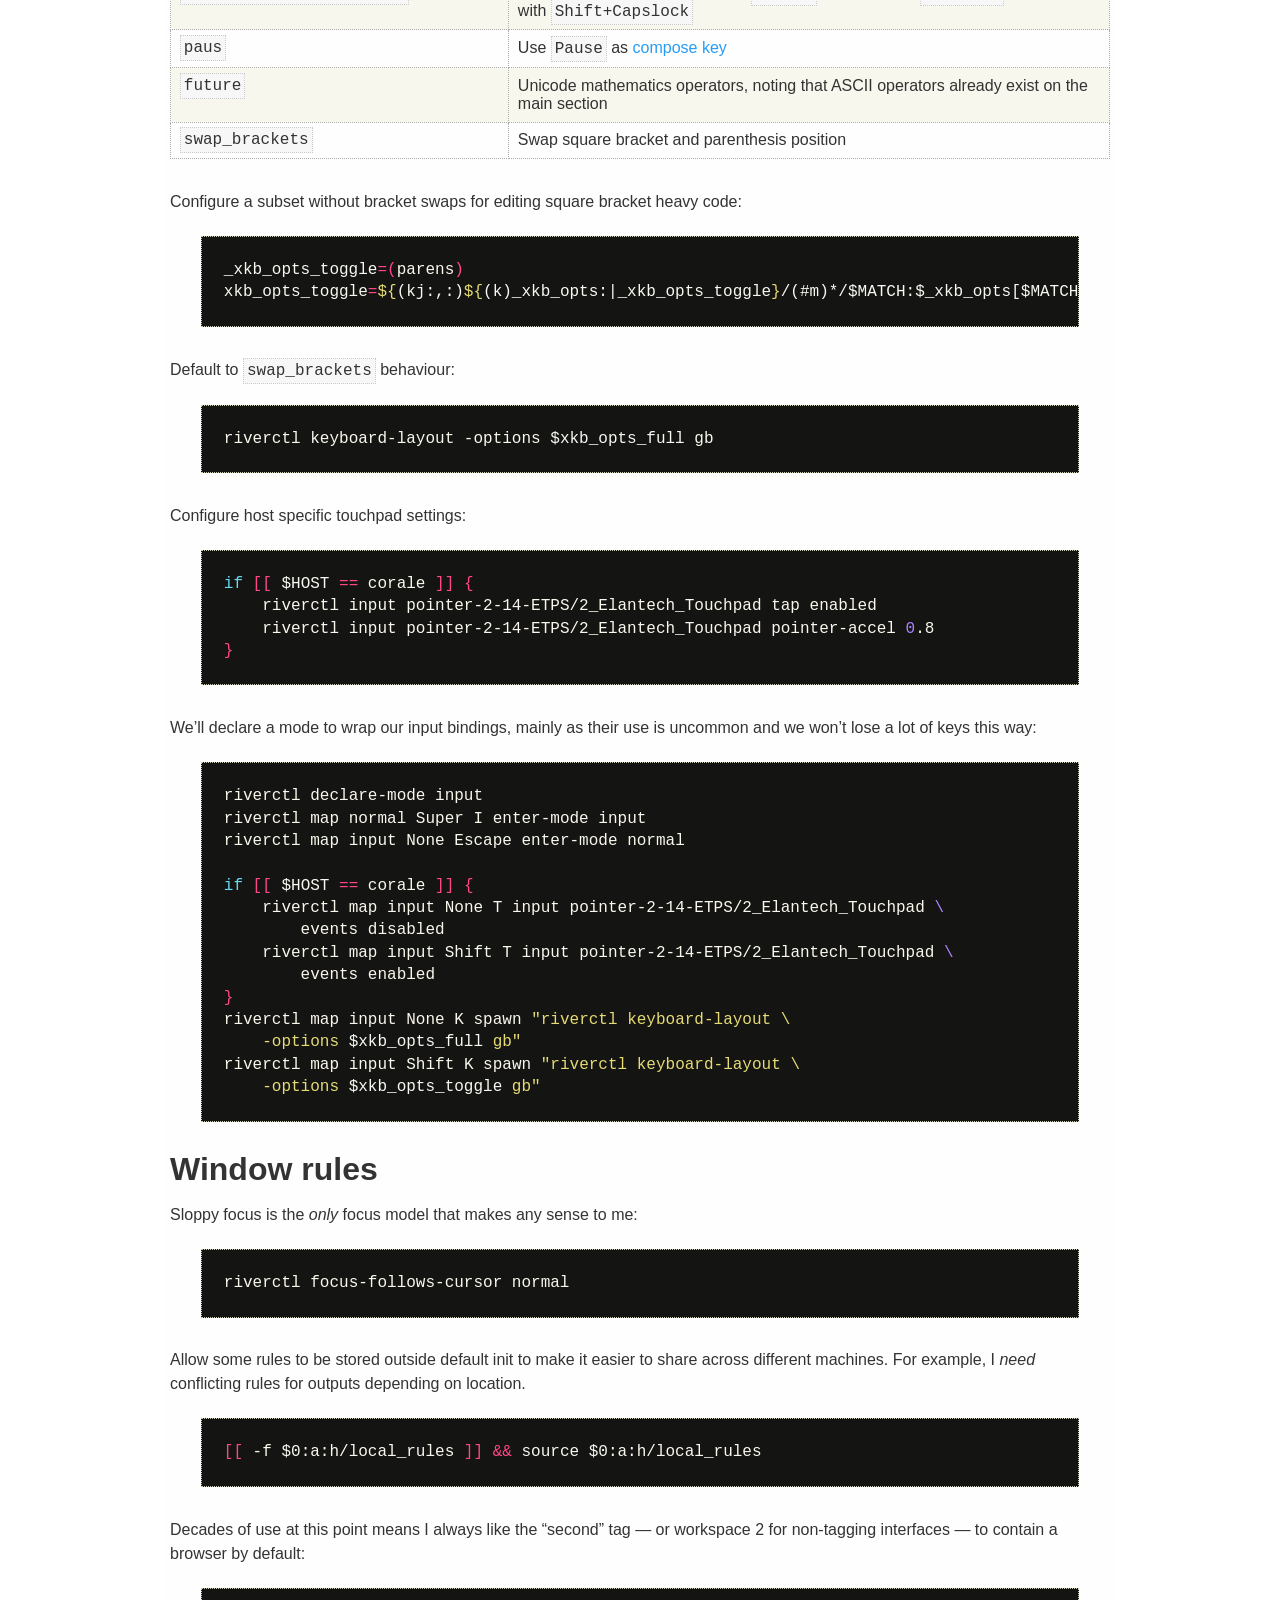
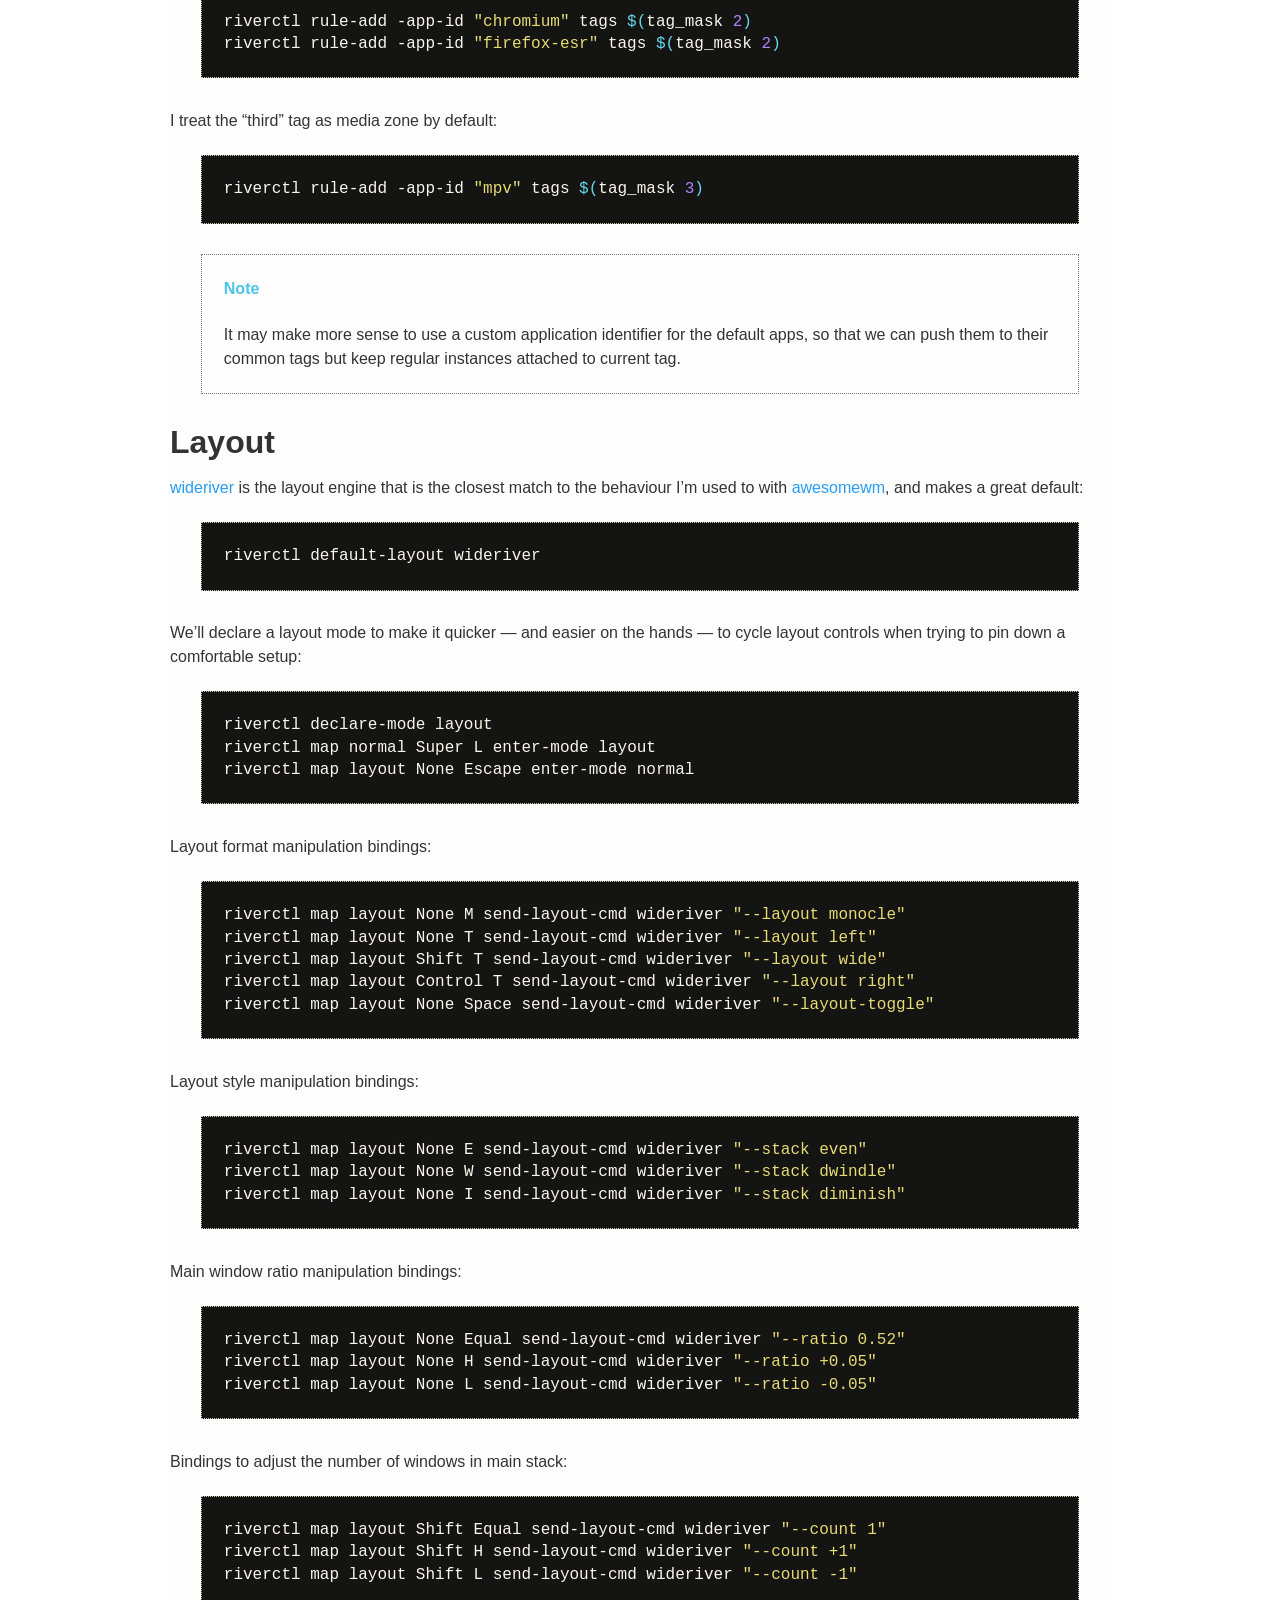
==== commit 4d4e1919: "Regenerated on 1dd7060" ====
--- a/index.html
+++ b/index.html
@@ -133,8 +133,8 @@
 <h2>Software versions</h2>
 <table border="1" class="docutils">
 <colgroup>
-<col width="21%" />
-<col width="79%" />
+<col width="29%" />
+<col width="71%" />
 </colgroup>
 <thead valign="bottom">
 <tr><th class="head">Package</th>
@@ -142,8 +142,26 @@
 </tr>
 </thead>
 <tbody valign="top">
+<tr><td><a class="reference external" href="https://codeberg.org/dnkl/foot">foot</a></td>
+<td>1.17.2</td>
+</tr>
 <tr><td><a class="reference external" href="https://codeberg.org/river/river">river</a></td>
 <td>v0.3.0-39-gccd676e <a class="footnote-reference" href="#s1" id="footnote-reference-1">[1]</a></td>
+</tr>
+<tr><td><a class="reference external" href="https://github.com/kolunmi/sandbar">sandbar</a></td>
+<td>v0.1-13-gaa3f203 <a class="footnote-reference" href="#s2" id="footnote-reference-2">[2]</a></td>
+</tr>
+<tr><td><a class="reference external" href="https://github.com/swaywm/swaybg">swaybg</a></td>
+<td>1.1.1</td>
+</tr>
+<tr><td><a class="reference external" href="https://github.com/swaywm/swayidle">swayidle</a></td>
+<td>1.8.0</td>
+</tr>
+<tr><td><a class="reference external" href="https://github.com/alex-courtis/wideriver">wideriver</a></td>
+<td>1.2.0-2-g6a11a25 <a class="footnote-reference" href="#s2" id="footnote-reference-3">[2]</a></td>
+</tr>
+<tr><td><a class="reference external" href="https://github.com/francma/wob">wob</a></td>
+<td>0.14.2</td>
 </tr>
 </tbody>
 </table>
@@ -223,9 +241,8 @@
 <h2>Configure environment</h2>
 <p>Configure environment variables used by <a class="reference external" href="https://freedesktop.org">freedesktop.org</a> specifications:</p>
 <pre class="code zsh literal-block">
-systemctl<span class="w"> </span>--user<span class="w"> </span>set-environment<span class="w"> </span><span class="se">\
-</span><span class="w">    </span><span class="nv">XDG_SESSION_TYPE</span><span class="o">=</span>wayland<span class="w"> </span><span class="se">\
-</span><span class="w">    </span>XDG_<span class="o">{</span>CURRENT,SESSION<span class="o">}</span><span class="nv">_DESKTOP</span><span class="o">=</span>river
+<span class="nv">XDG_SESSION_TYPE</span><span class="o">=</span>wayland<span class="w">
+</span>XDG_<span class="o">{</span>CURRENT,SESSION<span class="o">}</span><span class="nv">_DESKTOP</span><span class="o">=</span>river
 </pre>
 <div class="admonition warning">
 <p class="first admonition-title">Warning</p>
@@ -233,11 +250,19 @@
 for <tt class="docutils literal">XDG_*_DESKTOP</tt>, but I’m already using it locally to trigger
 behaviour.  I’ll change it if a better option appears later.</p>
 </div>
-<p>Make important environment variables available to <tt class="docutils literal">systemd</tt> units:</p>
-<pre class="code zsh literal-block">
-systemctl<span class="w"> </span>--user<span class="w"> </span>import-environment<span class="w"> </span><span class="se">\
-</span><span class="w">    </span>PATH<span class="w"> </span><span class="se">\
-</span><span class="w">    </span>WAYLAND_DISPLAY
+<p>Make important environment variables available to <a class="reference external" href="https://dbus.freedesktop.org/">dbus</a> and <tt class="docutils literal">systemd</tt> units:</p>
+<pre class="code zsh literal-block">
+<span class="nv">envvars</span><span class="o">=(</span><span class="w">
+    </span>PATH<span class="w">
+    </span>WAYLAND_DISPLAY<span class="w">
+    </span>XDG_SESSION_TYPE<span class="w">
+    </span>XDG_<span class="o">{</span>CURRENT,SESSION<span class="o">}</span>_DESKTOP<span class="w">
+</span><span class="o">)</span><span class="w">
+</span><span class="k">if</span><span class="w"> </span><span class="o">((</span><span class="w"> </span>$+commands<span class="o">[</span>dbus-update-activation-environment<span class="o">]</span><span class="w"> </span><span class="o">))</span><span class="w"> </span><span class="o">{</span><span class="w">
+    </span>dbus-update-activation-environment<span class="w"> </span>--systemd<span class="w"> </span><span class="nv">$envvars</span><span class="w">
+</span><span class="o">}</span><span class="w"> </span><span class="k">else</span><span class="w"> </span><span class="o">{</span><span class="w">
+    </span>systemctl<span class="w"> </span>--user<span class="w"> </span>import-environment<span class="w"> </span><span class="nv">$envvars</span><span class="w">
+</span><span class="o">}</span>
 </pre>
 </div>
 <div class="section" id="run-background-services">
@@ -665,6 +690,13 @@
 <a class="reference external" href="https://gitlab.freedesktop.org/wlroots/wlroots/">wlroots</a> v0.18 hitting my installations.</td></tr>
 </tbody>
 </table>
+<table class="docutils footnote" frame="void" id="s2" rules="none">
+<colgroup><col class="label" /><col /></colgroup>
+<tbody valign="top">
+<tr><td class="label">[2]</td><td><em>(<a class="fn-backref" href="#footnote-reference-2">1</a>, <a class="fn-backref" href="#footnote-reference-3">2</a>)</em> Beyond packaging changes there are only light hacks to use <a class="reference external" href="https://www.nerdfonts.com/">Nerd
+Fonts</a> for icons.</td></tr>
+</tbody>
+</table>
 </div>
 </div>
 </div>
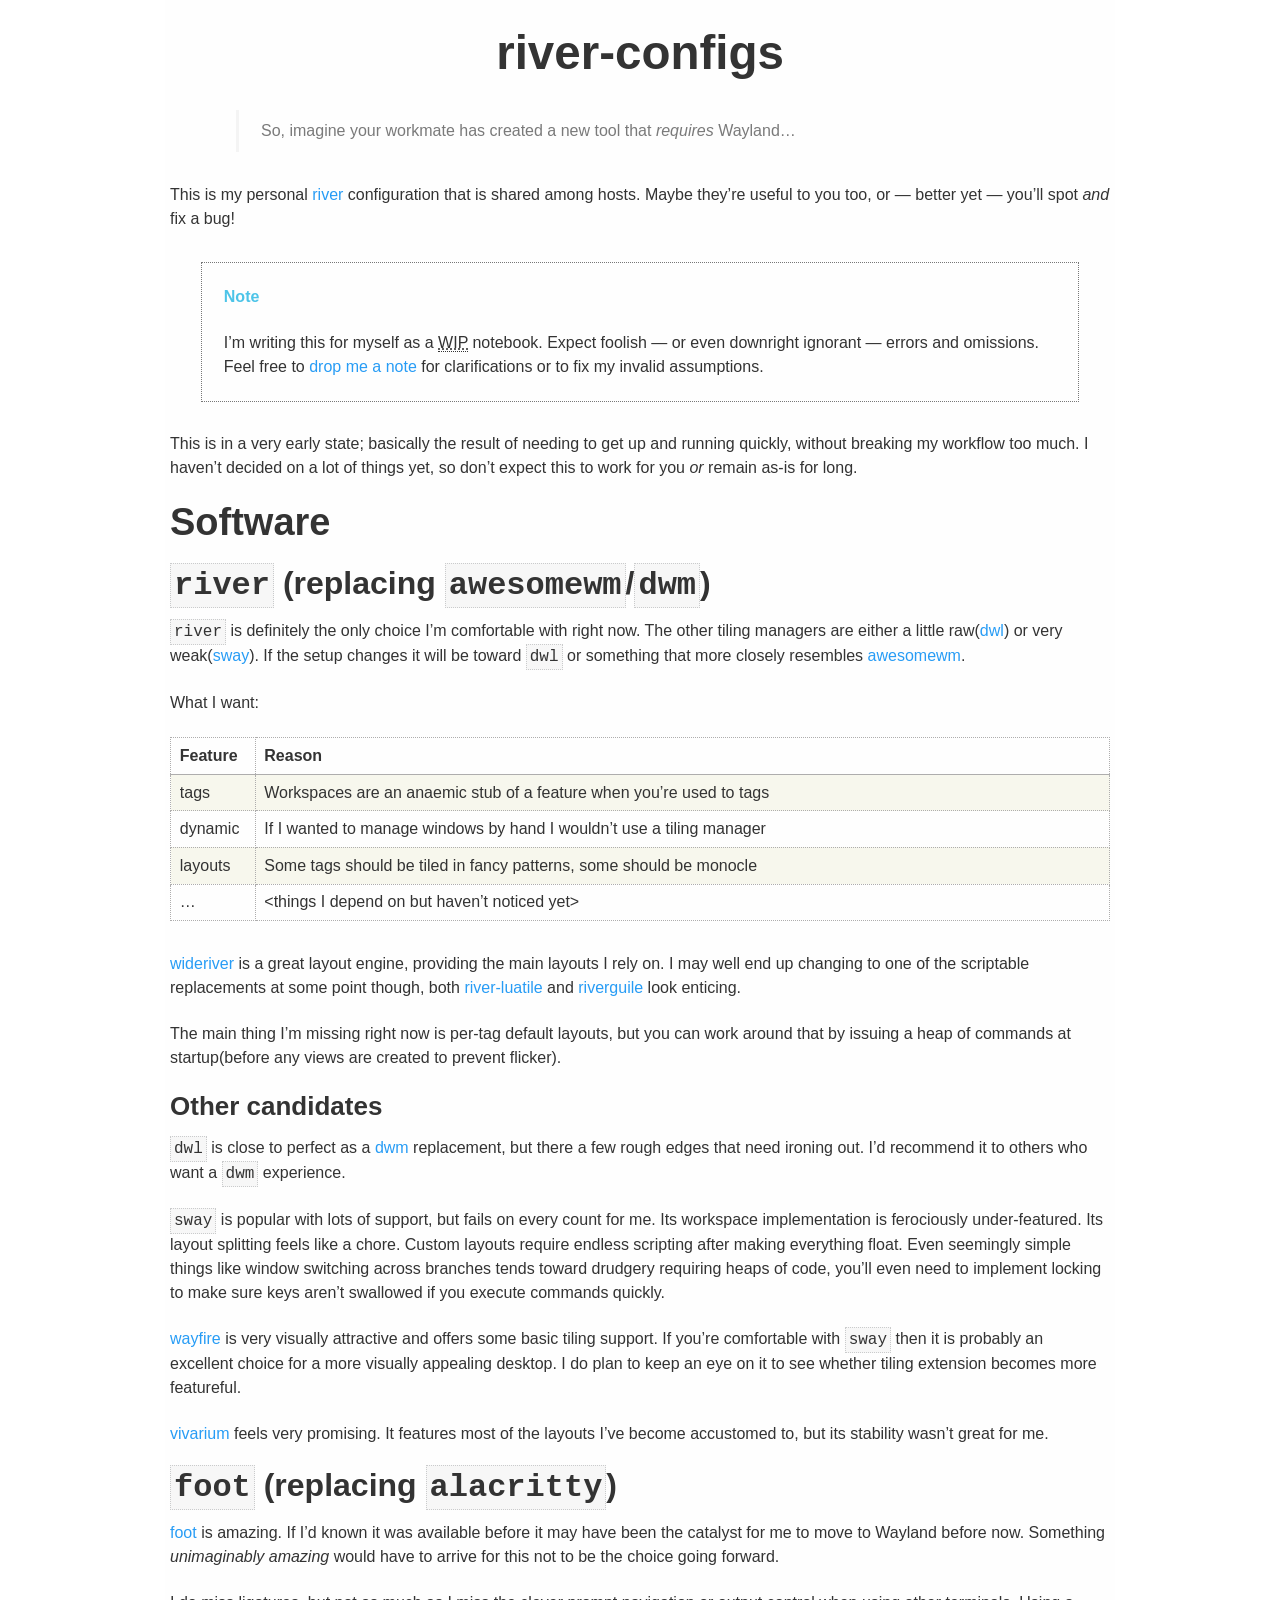
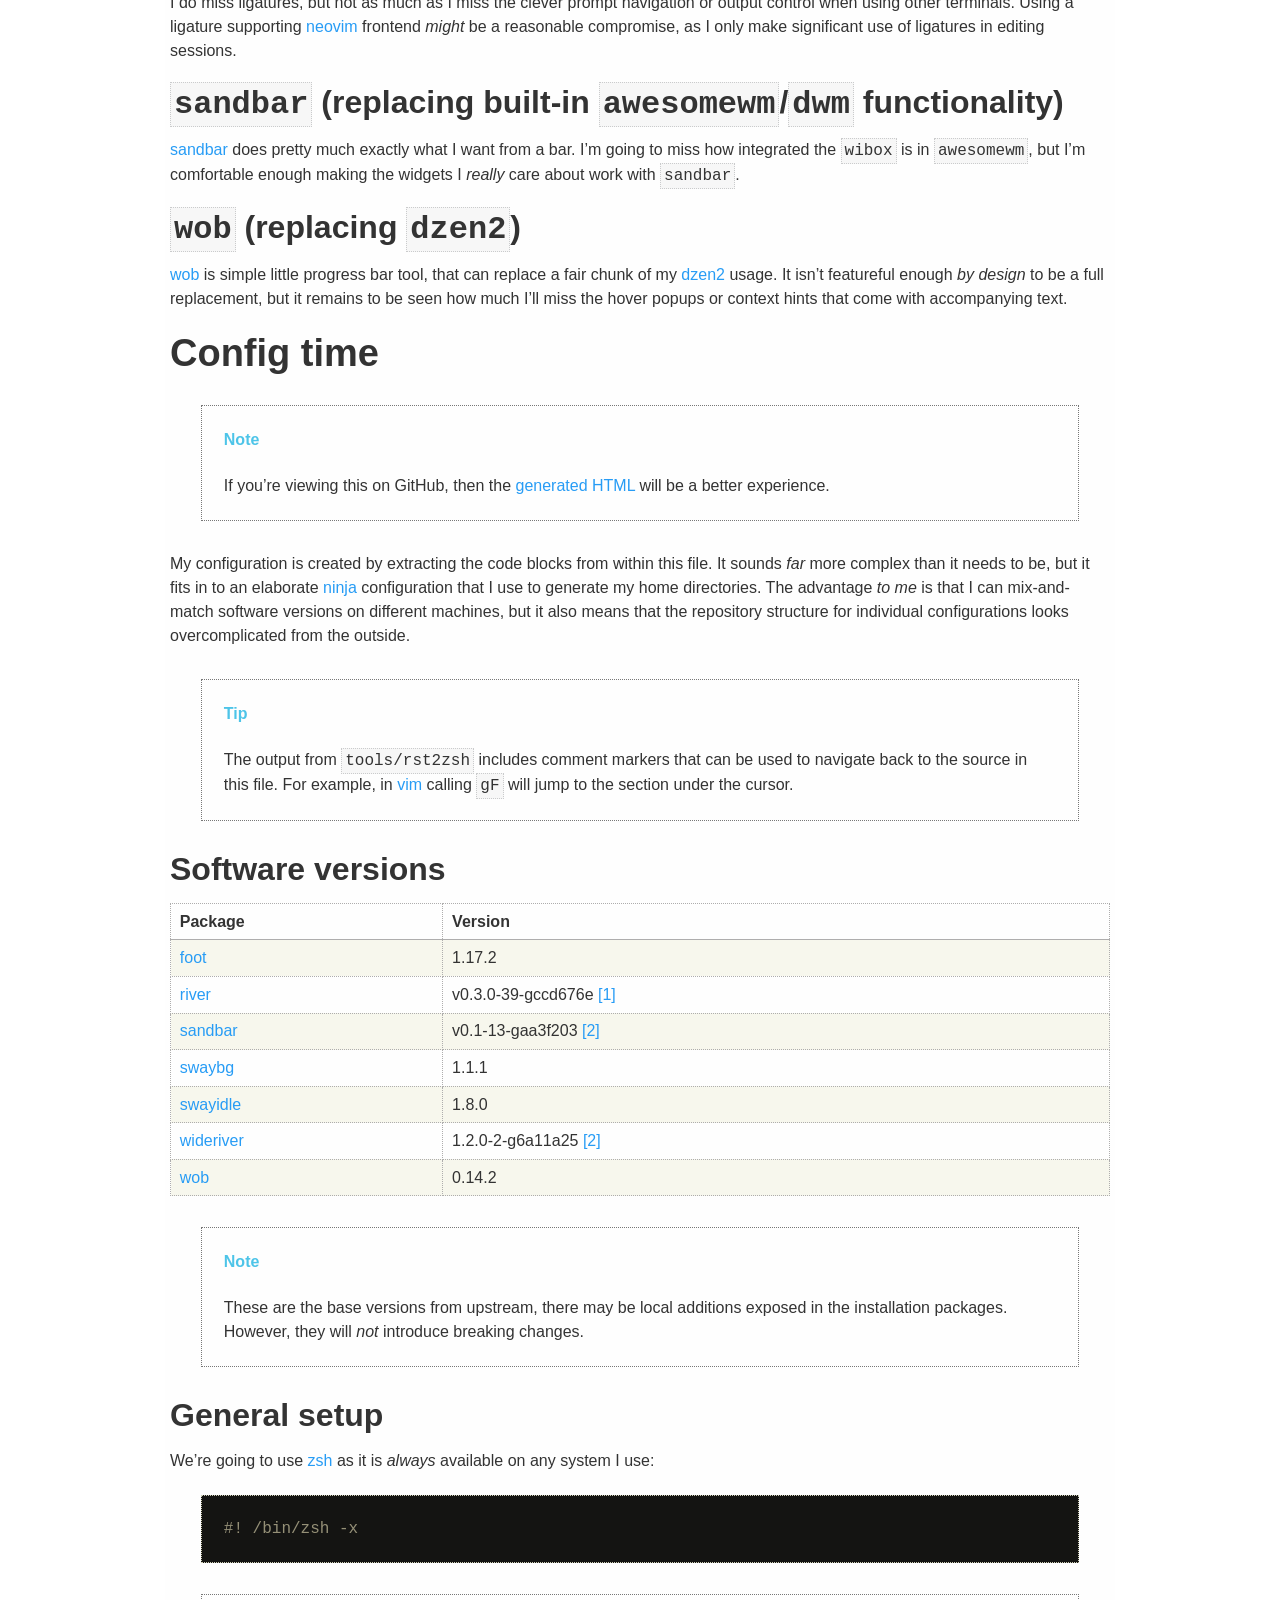
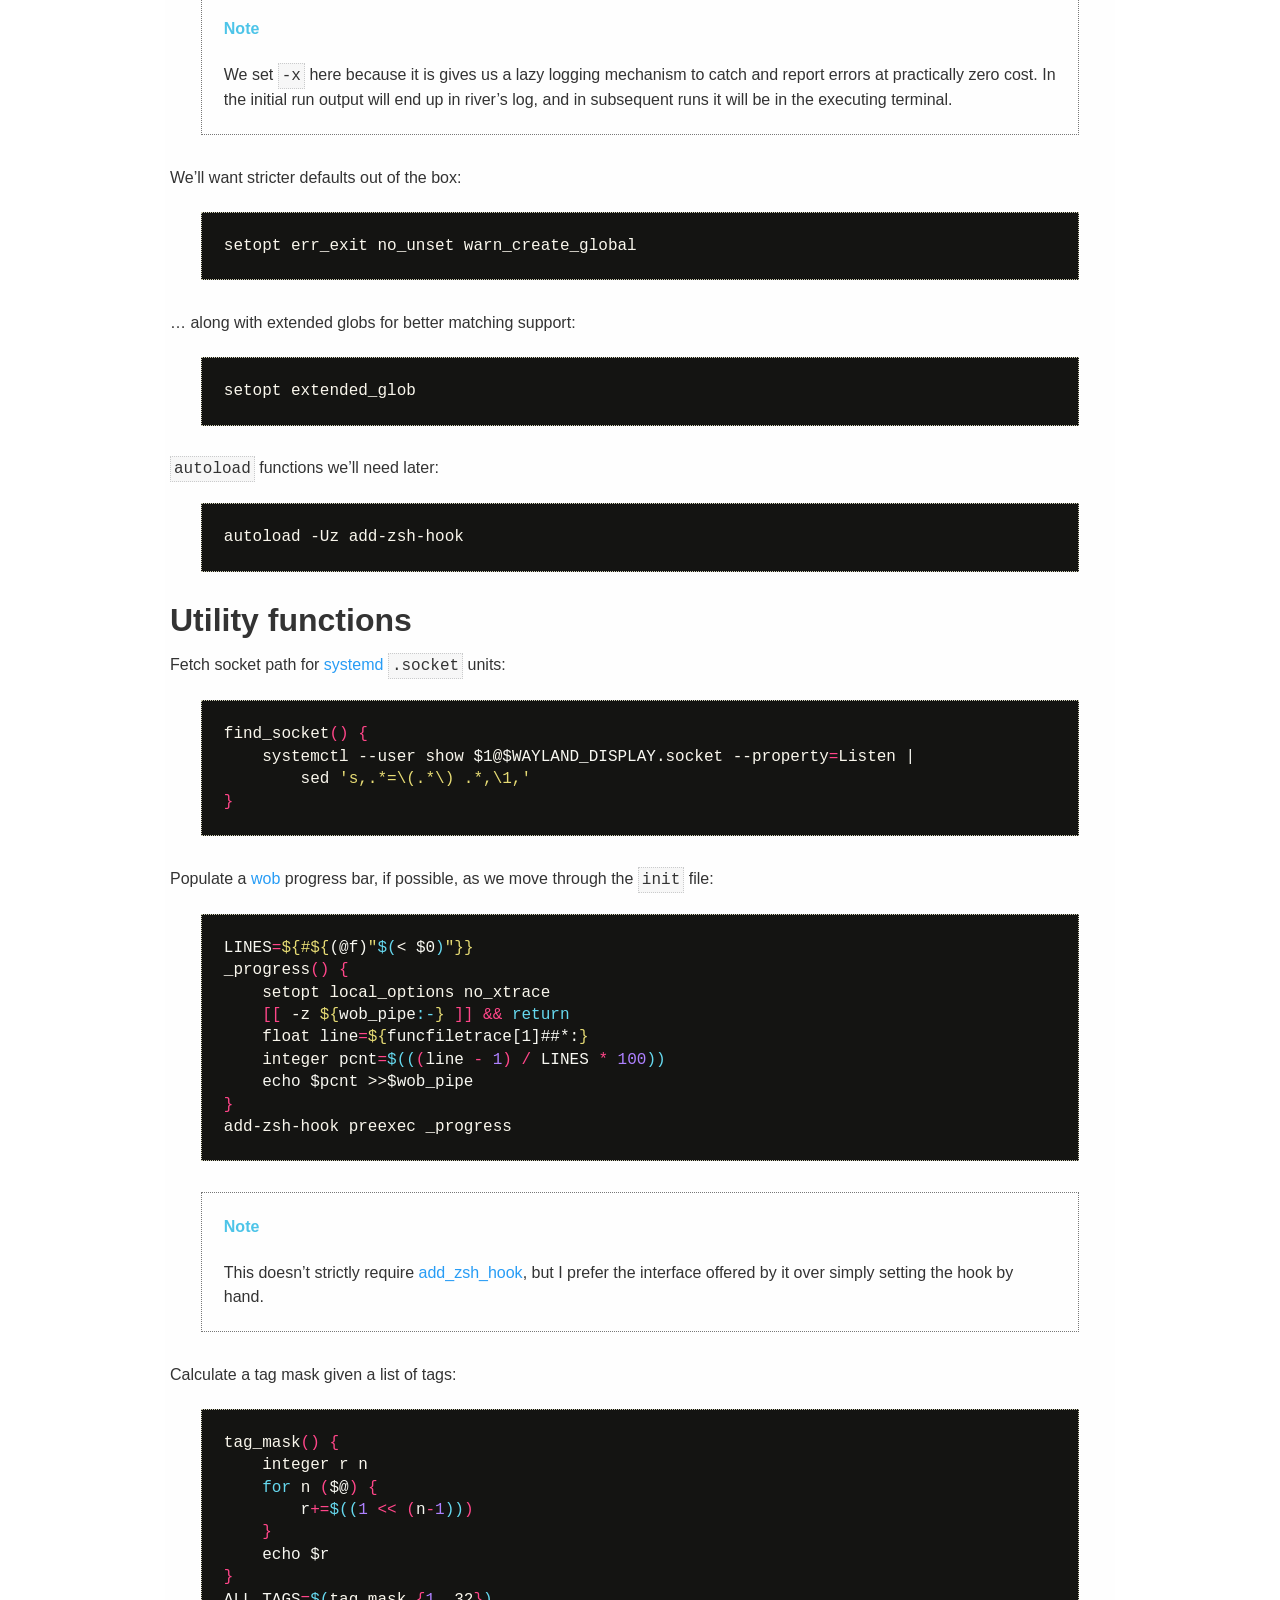
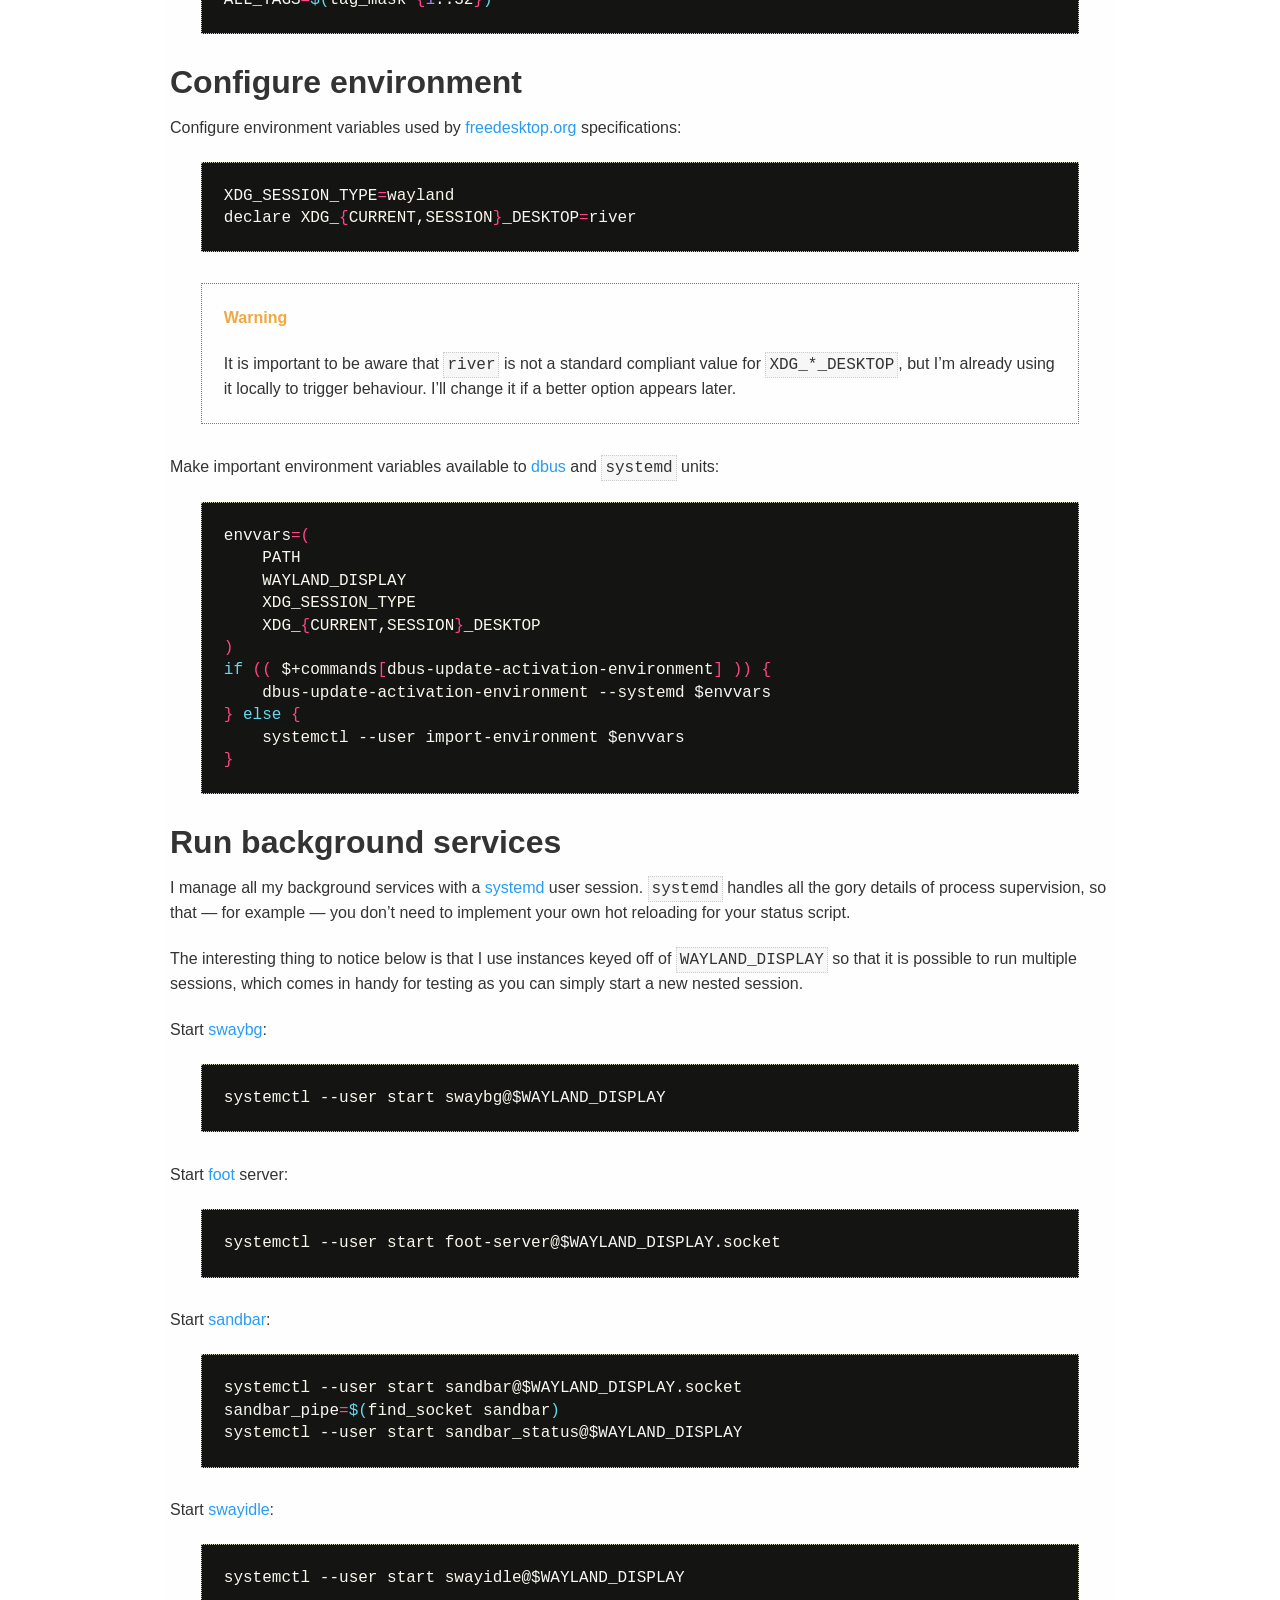
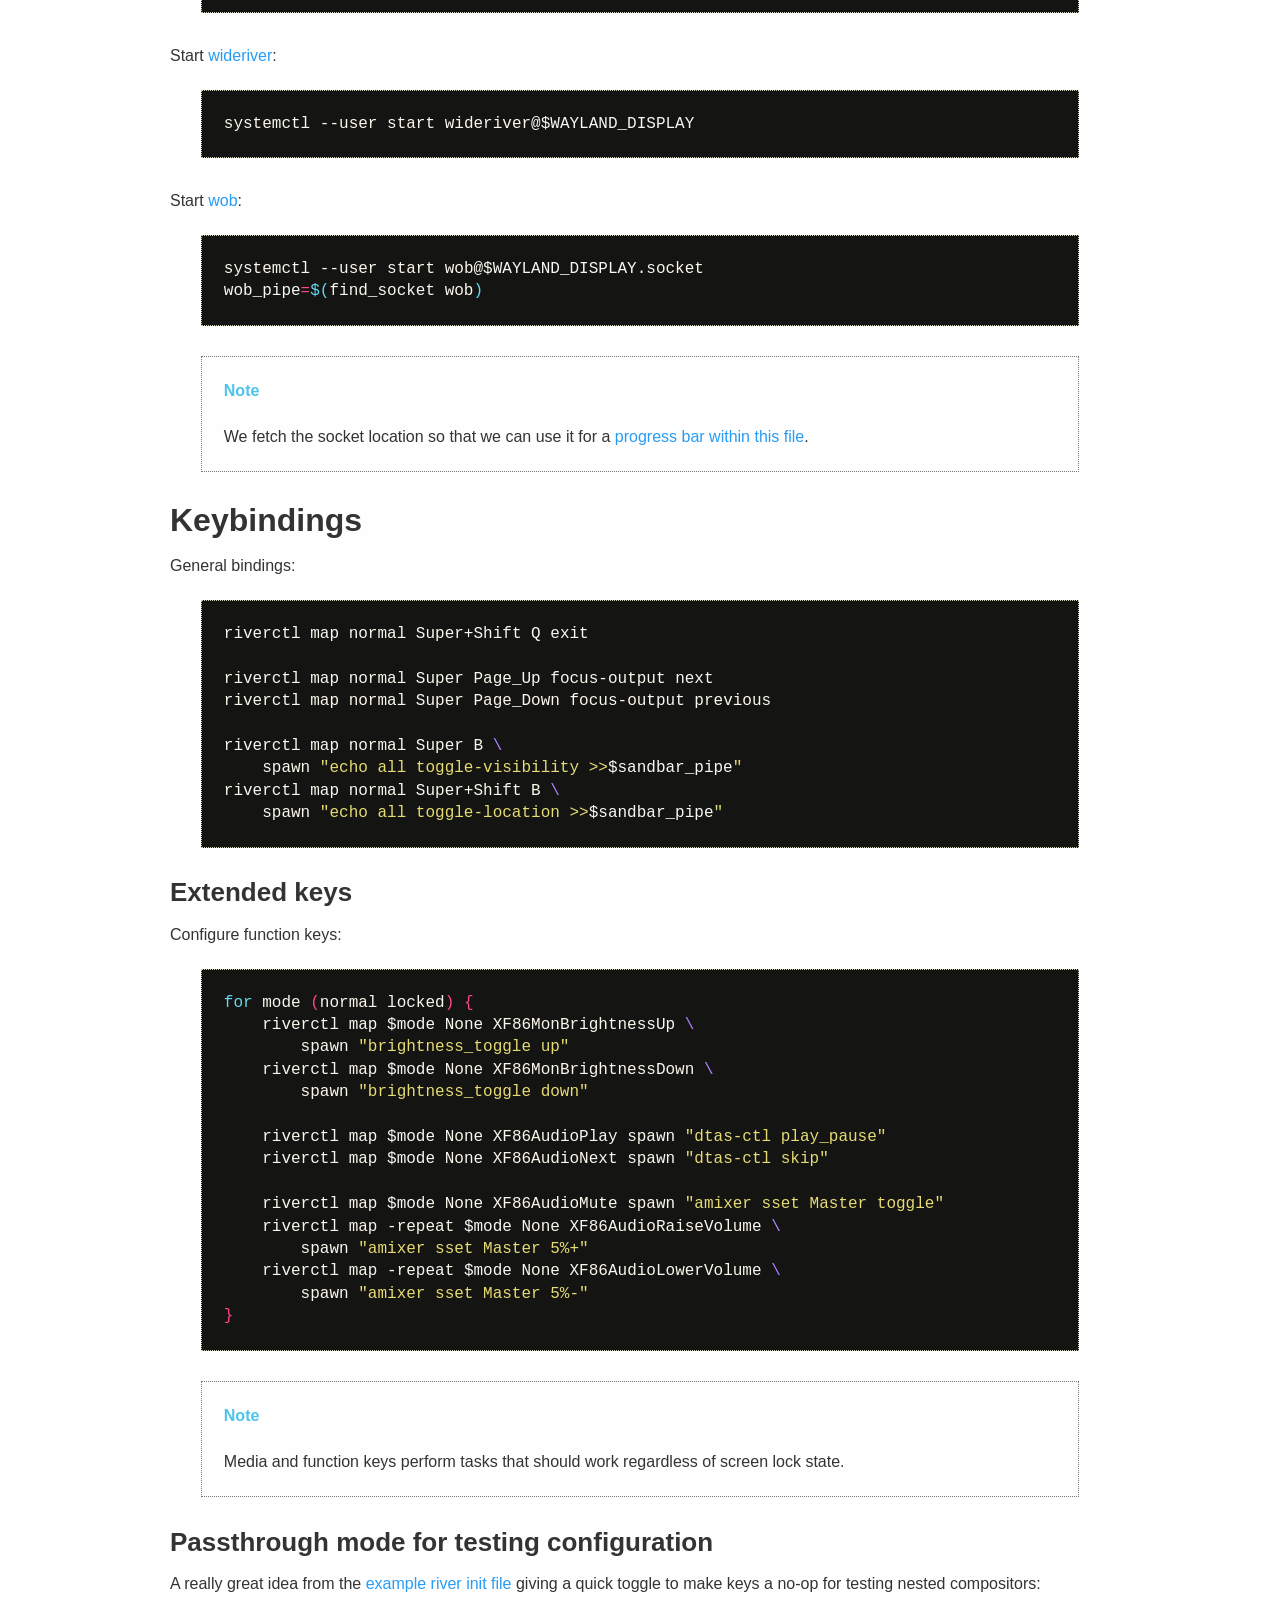
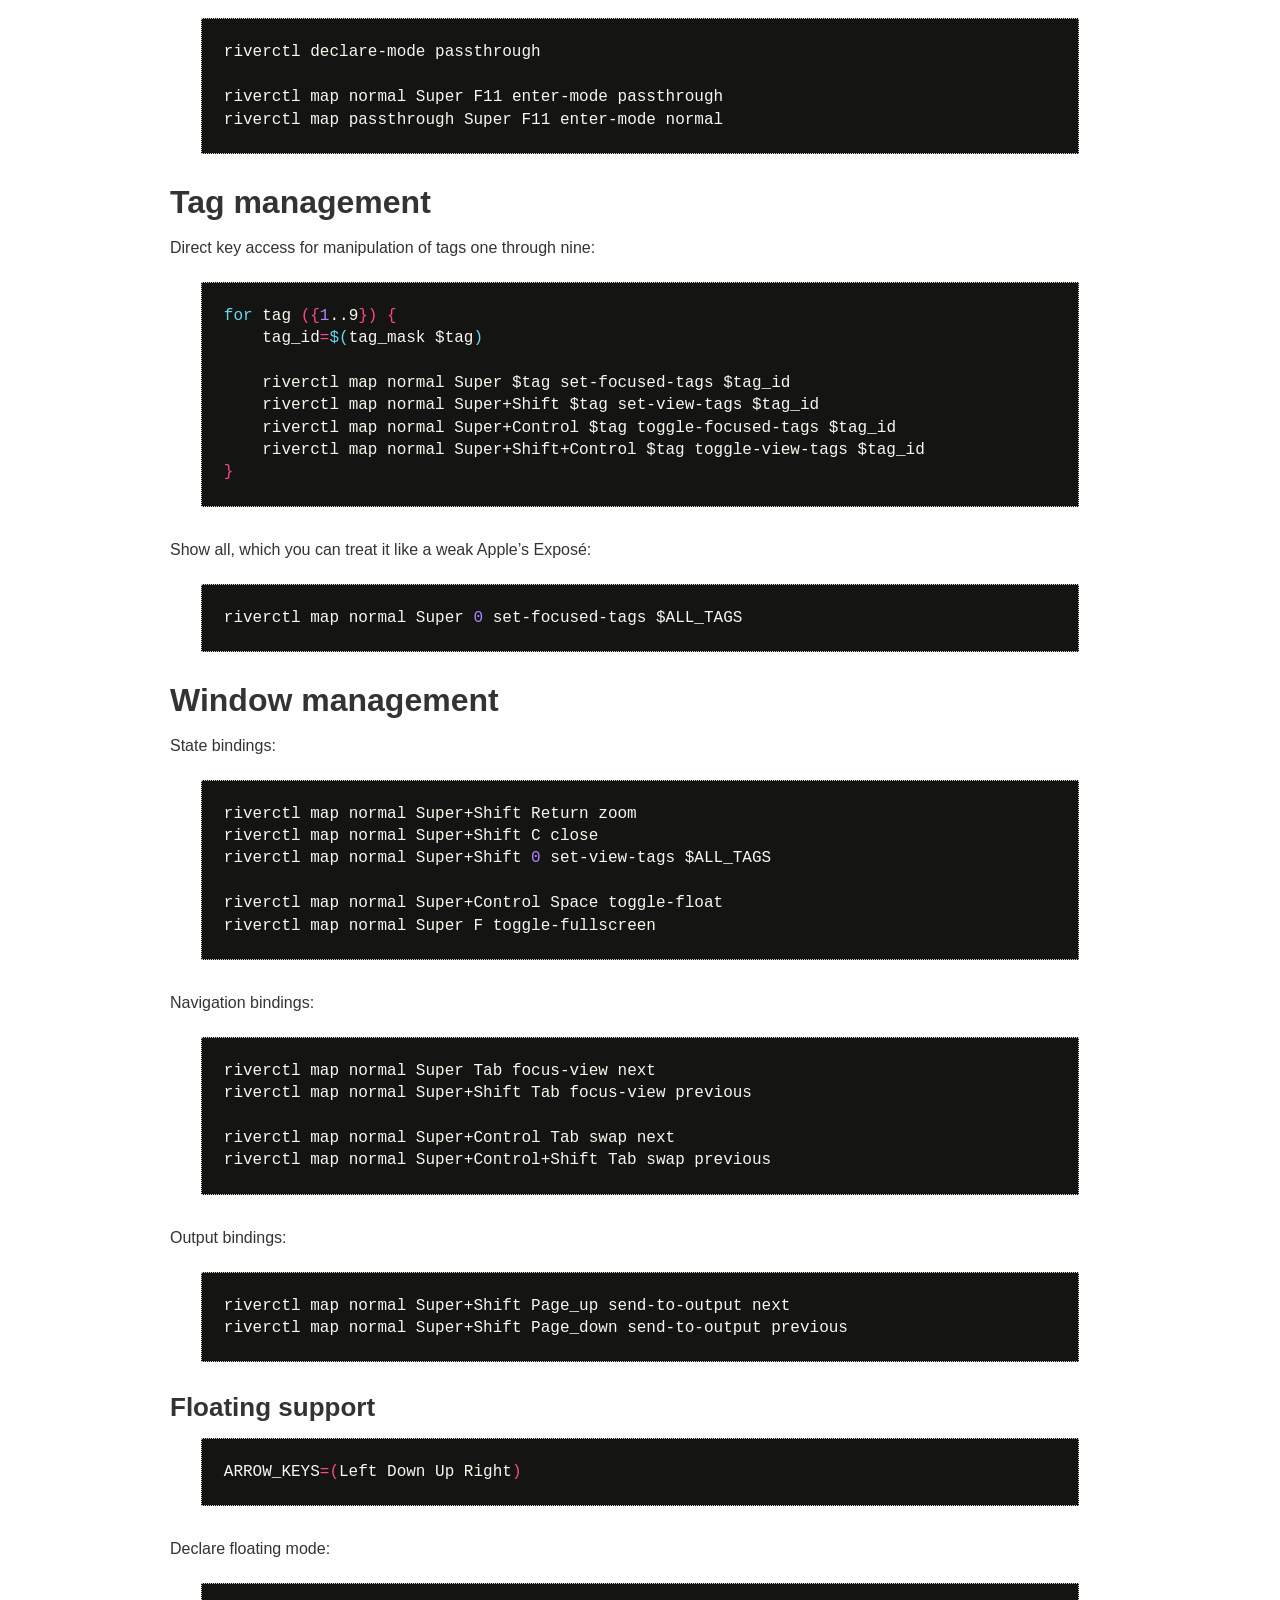
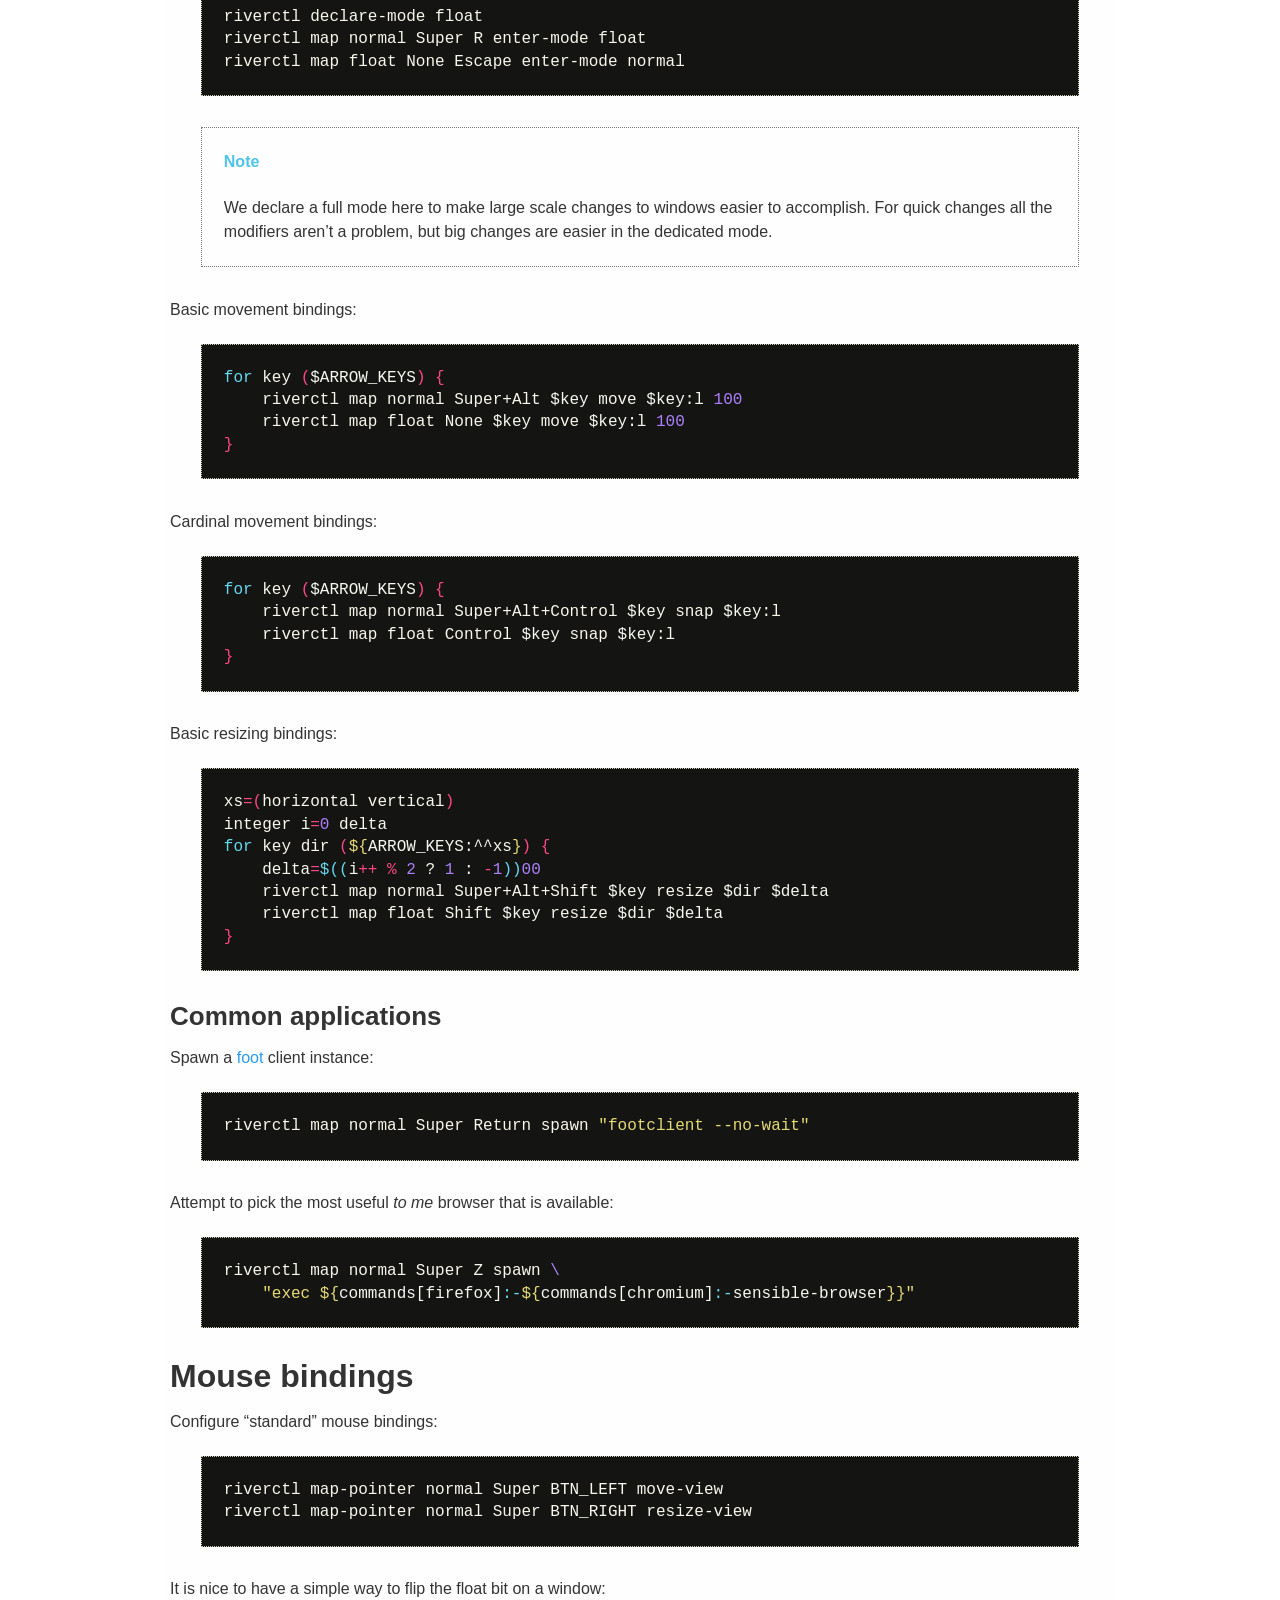
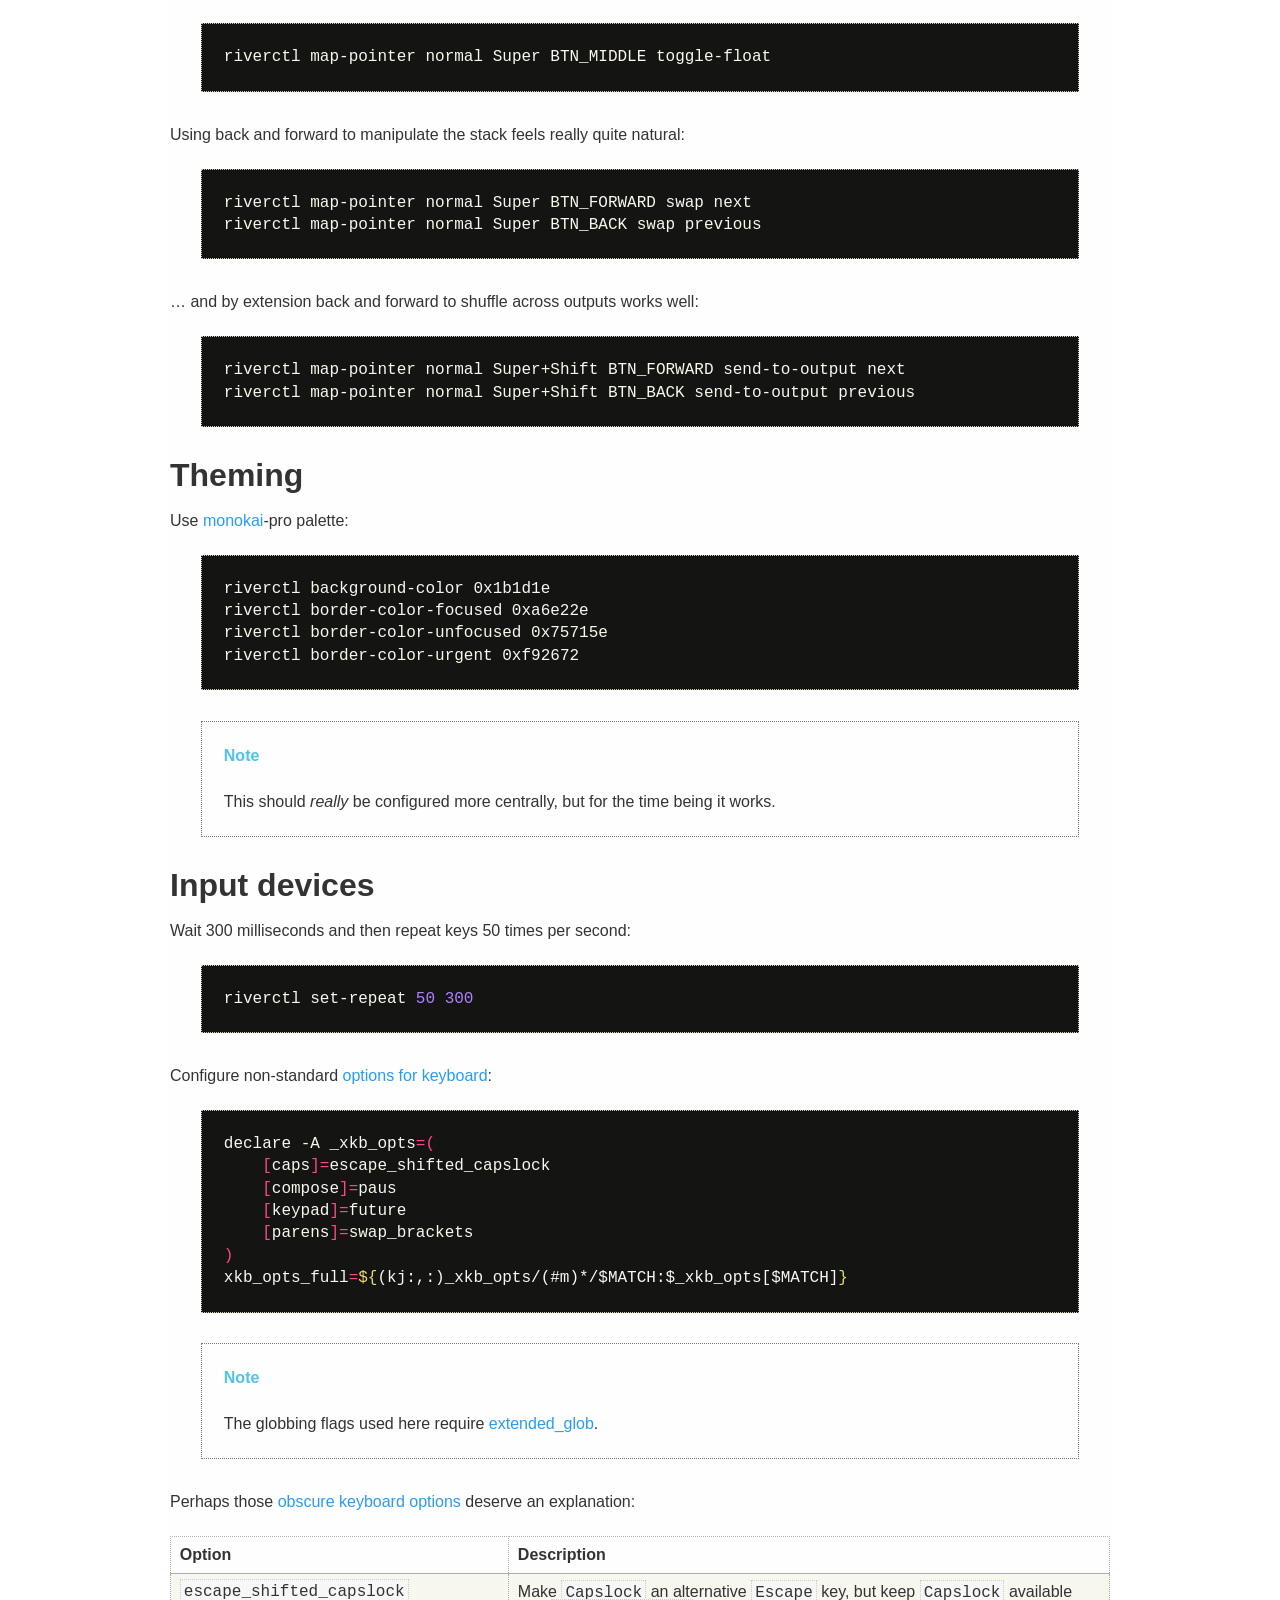
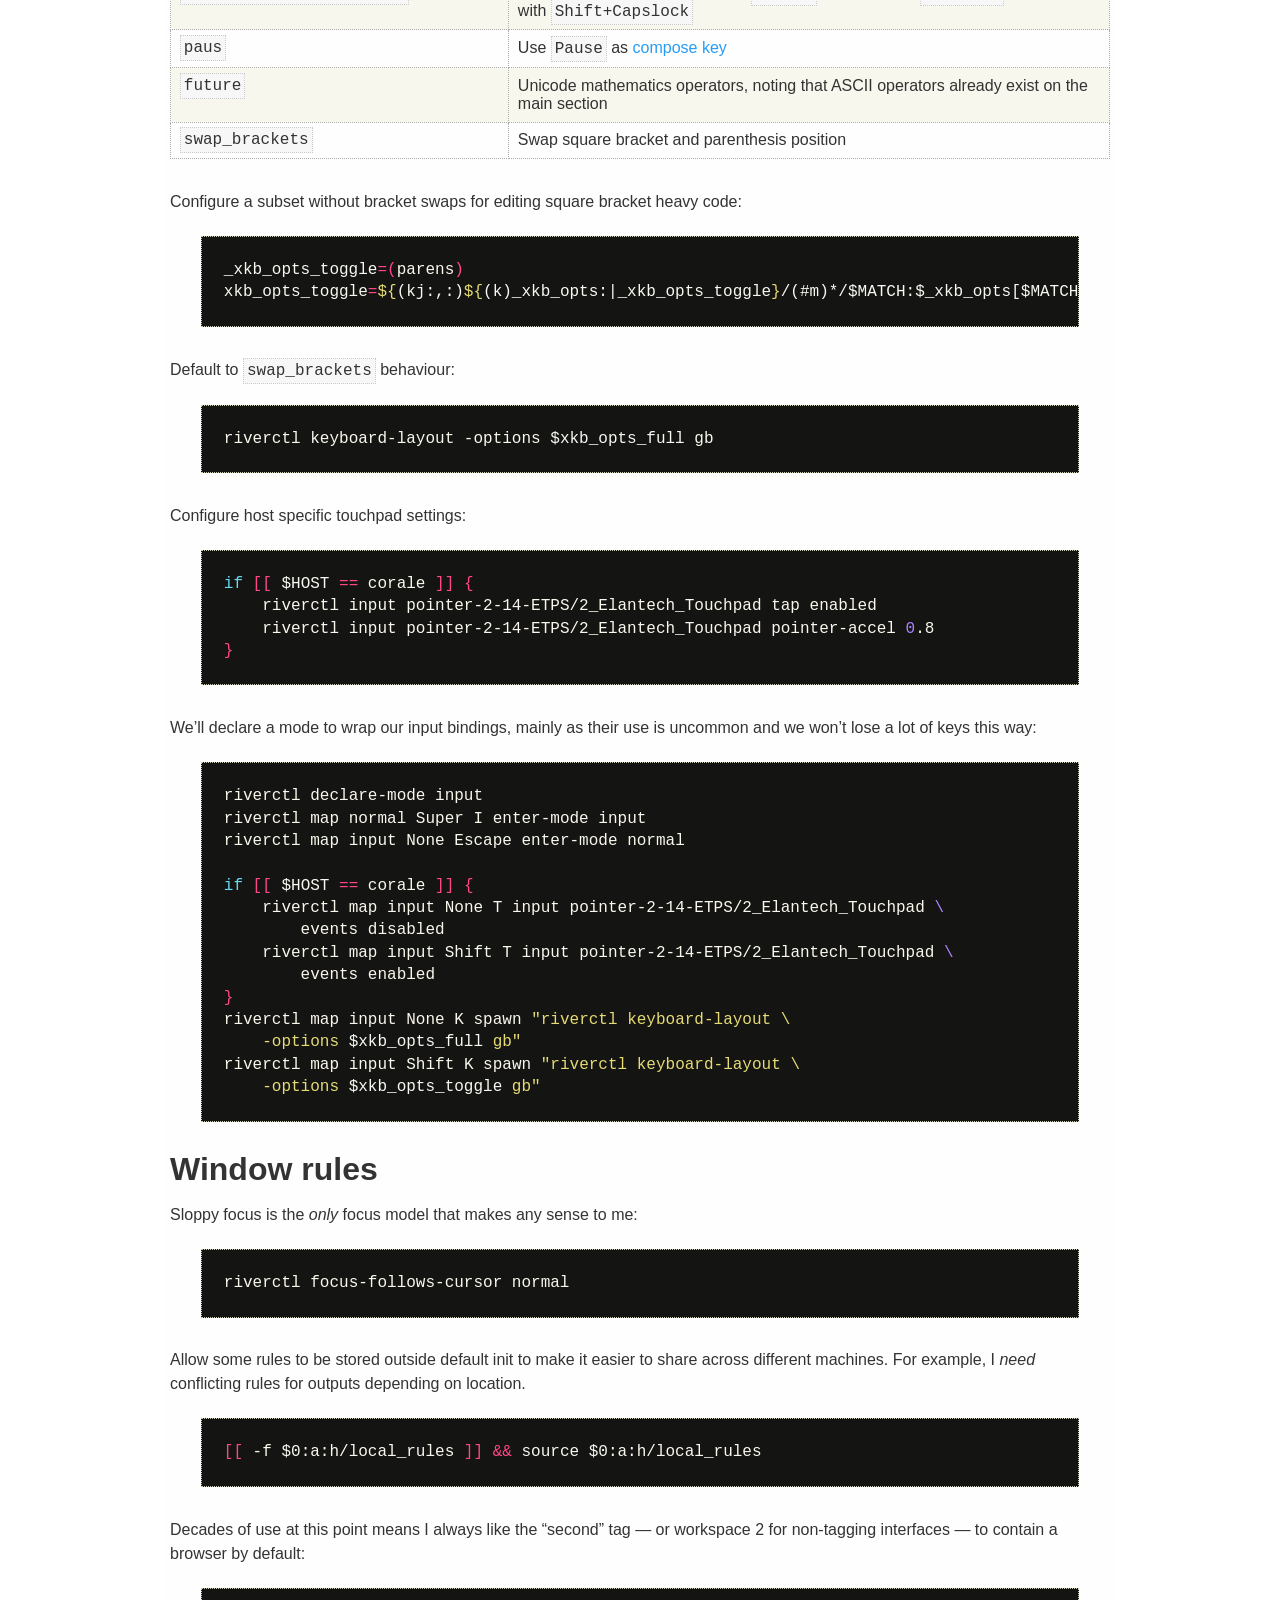
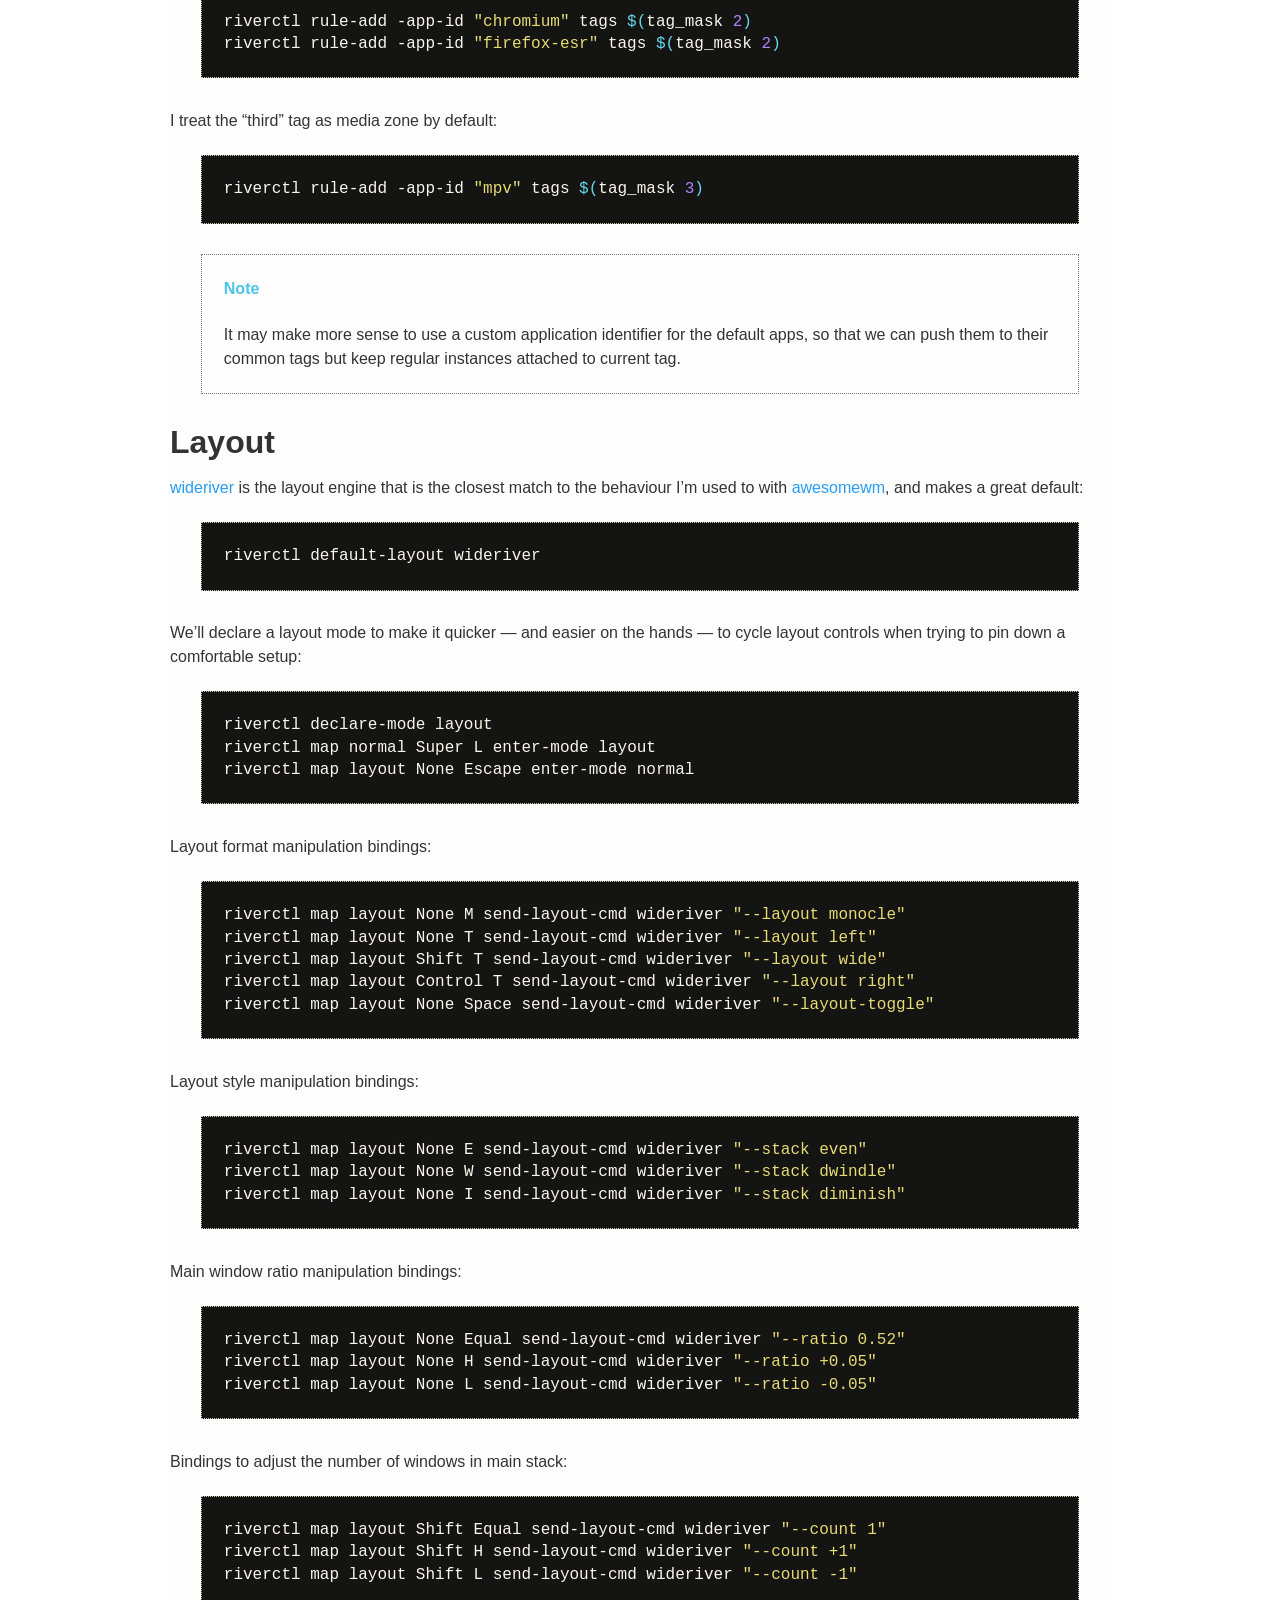
==== commit b4976870: "Regenerated on e04fbb1" ====
--- a/index.html
+++ b/index.html
@@ -242,7 +242,7 @@
 <p>Configure environment variables used by <a class="reference external" href="https://freedesktop.org">freedesktop.org</a> specifications:</p>
 <pre class="code zsh literal-block">
 <span class="nv">XDG_SESSION_TYPE</span><span class="o">=</span>wayland<span class="w">
-</span>XDG_<span class="o">{</span>CURRENT,SESSION<span class="o">}</span><span class="nv">_DESKTOP</span><span class="o">=</span>river
+</span><span class="nb">declare</span><span class="w"> </span>XDG_<span class="o">{</span>CURRENT,SESSION<span class="o">}</span><span class="nv">_DESKTOP</span><span class="o">=</span>river
 </pre>
 <div class="admonition warning">
 <p class="first admonition-title">Warning</p>
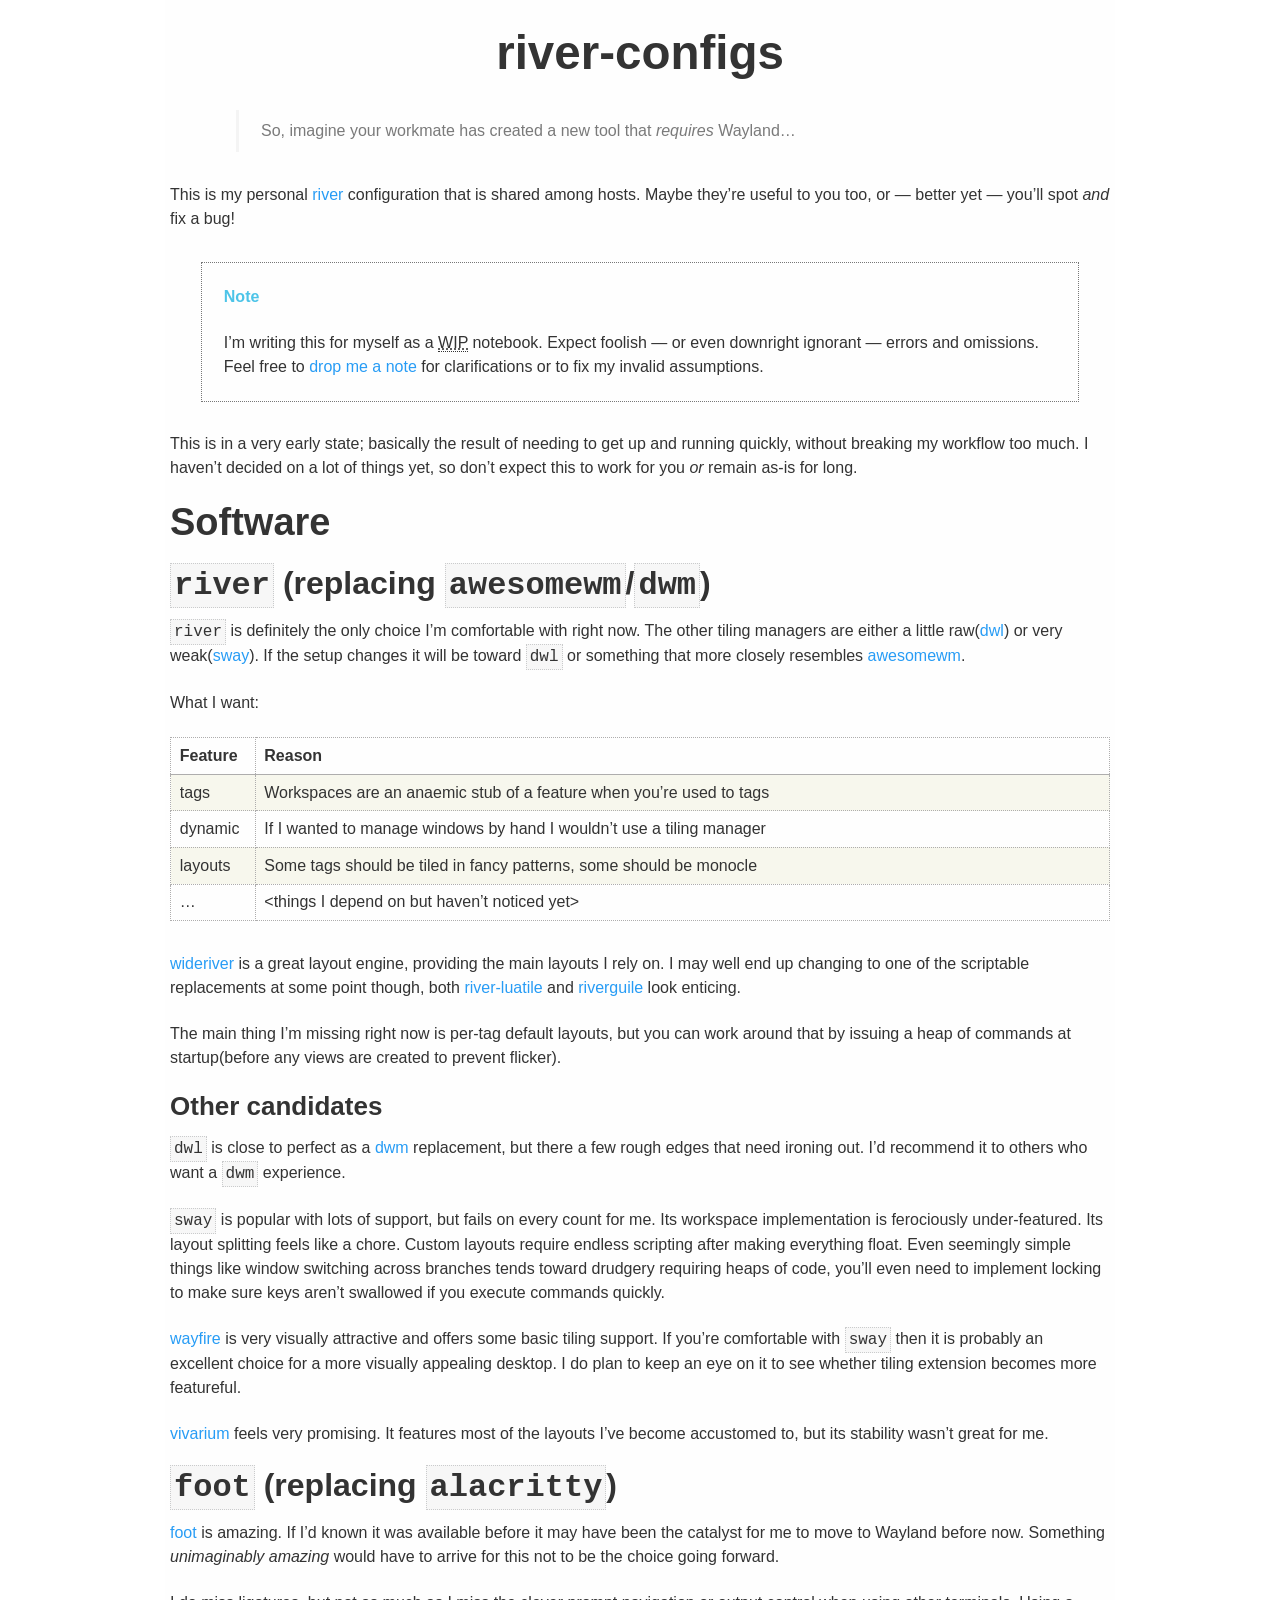
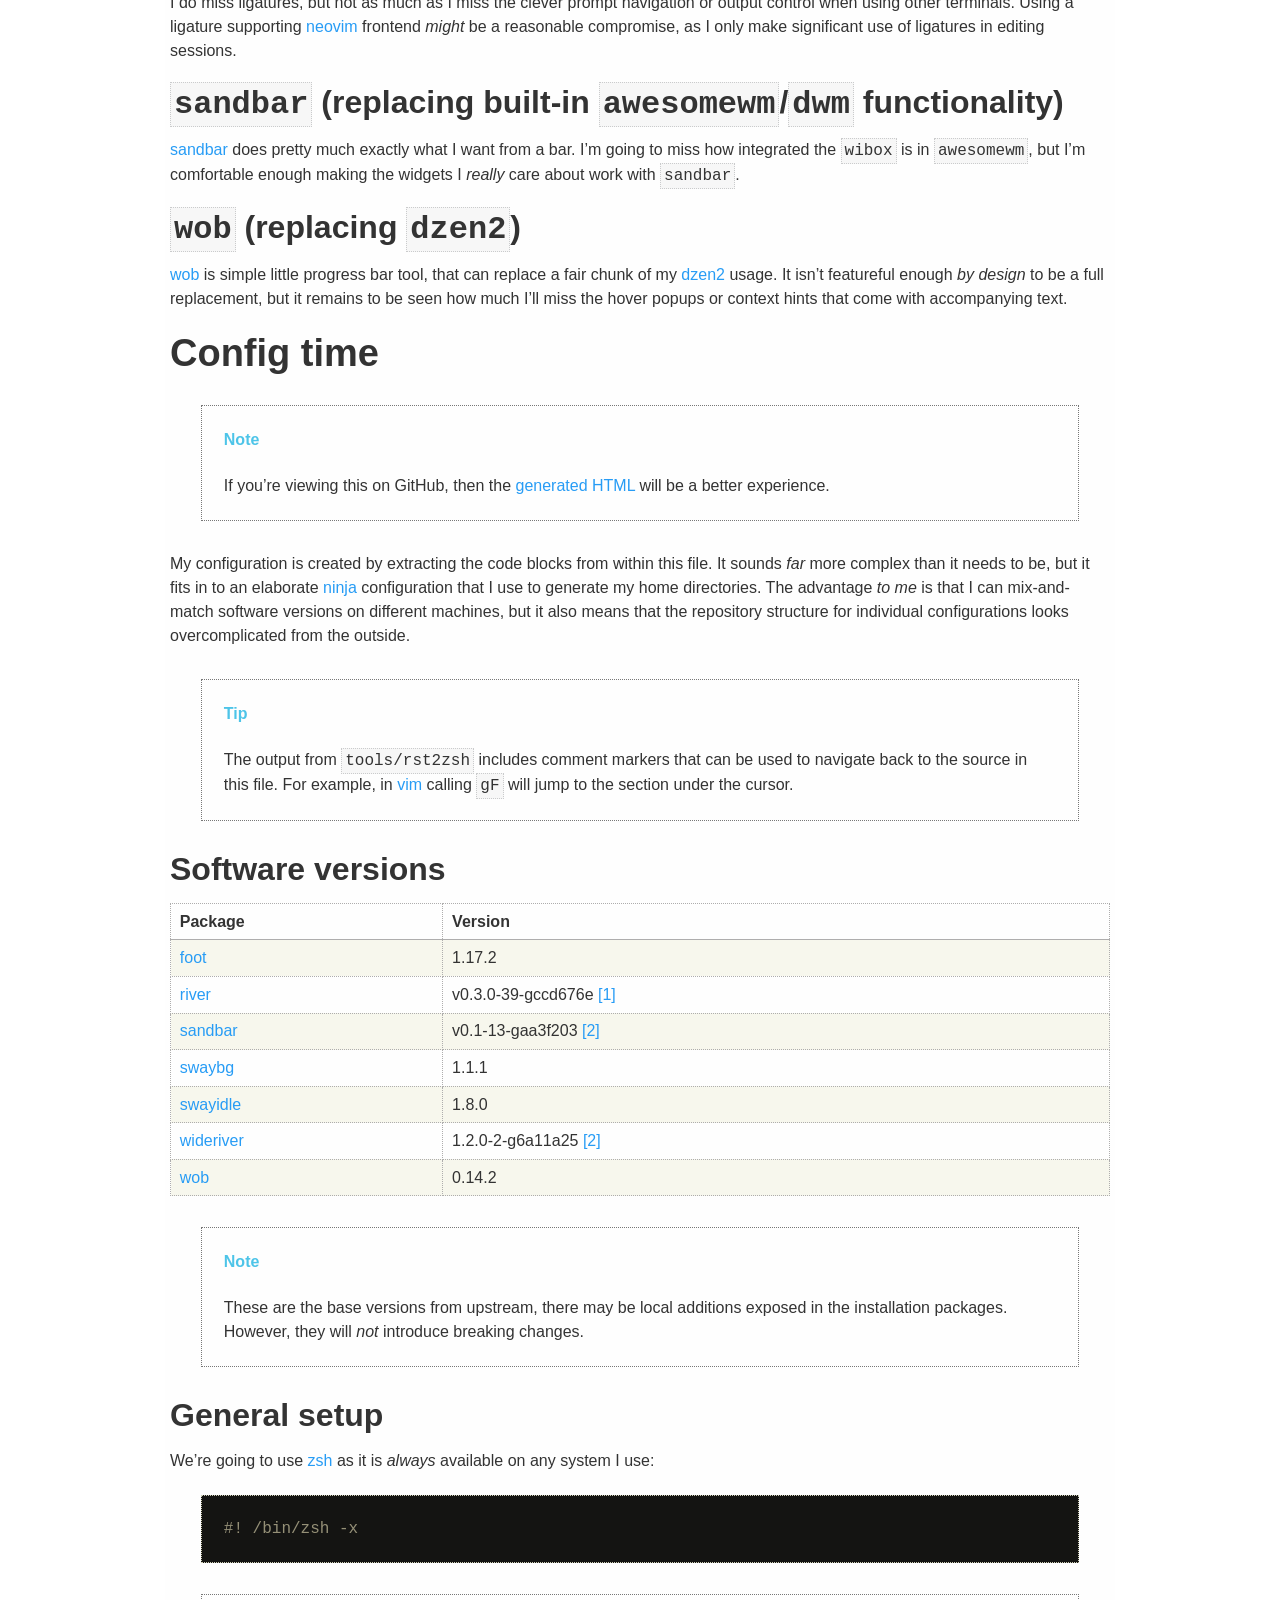
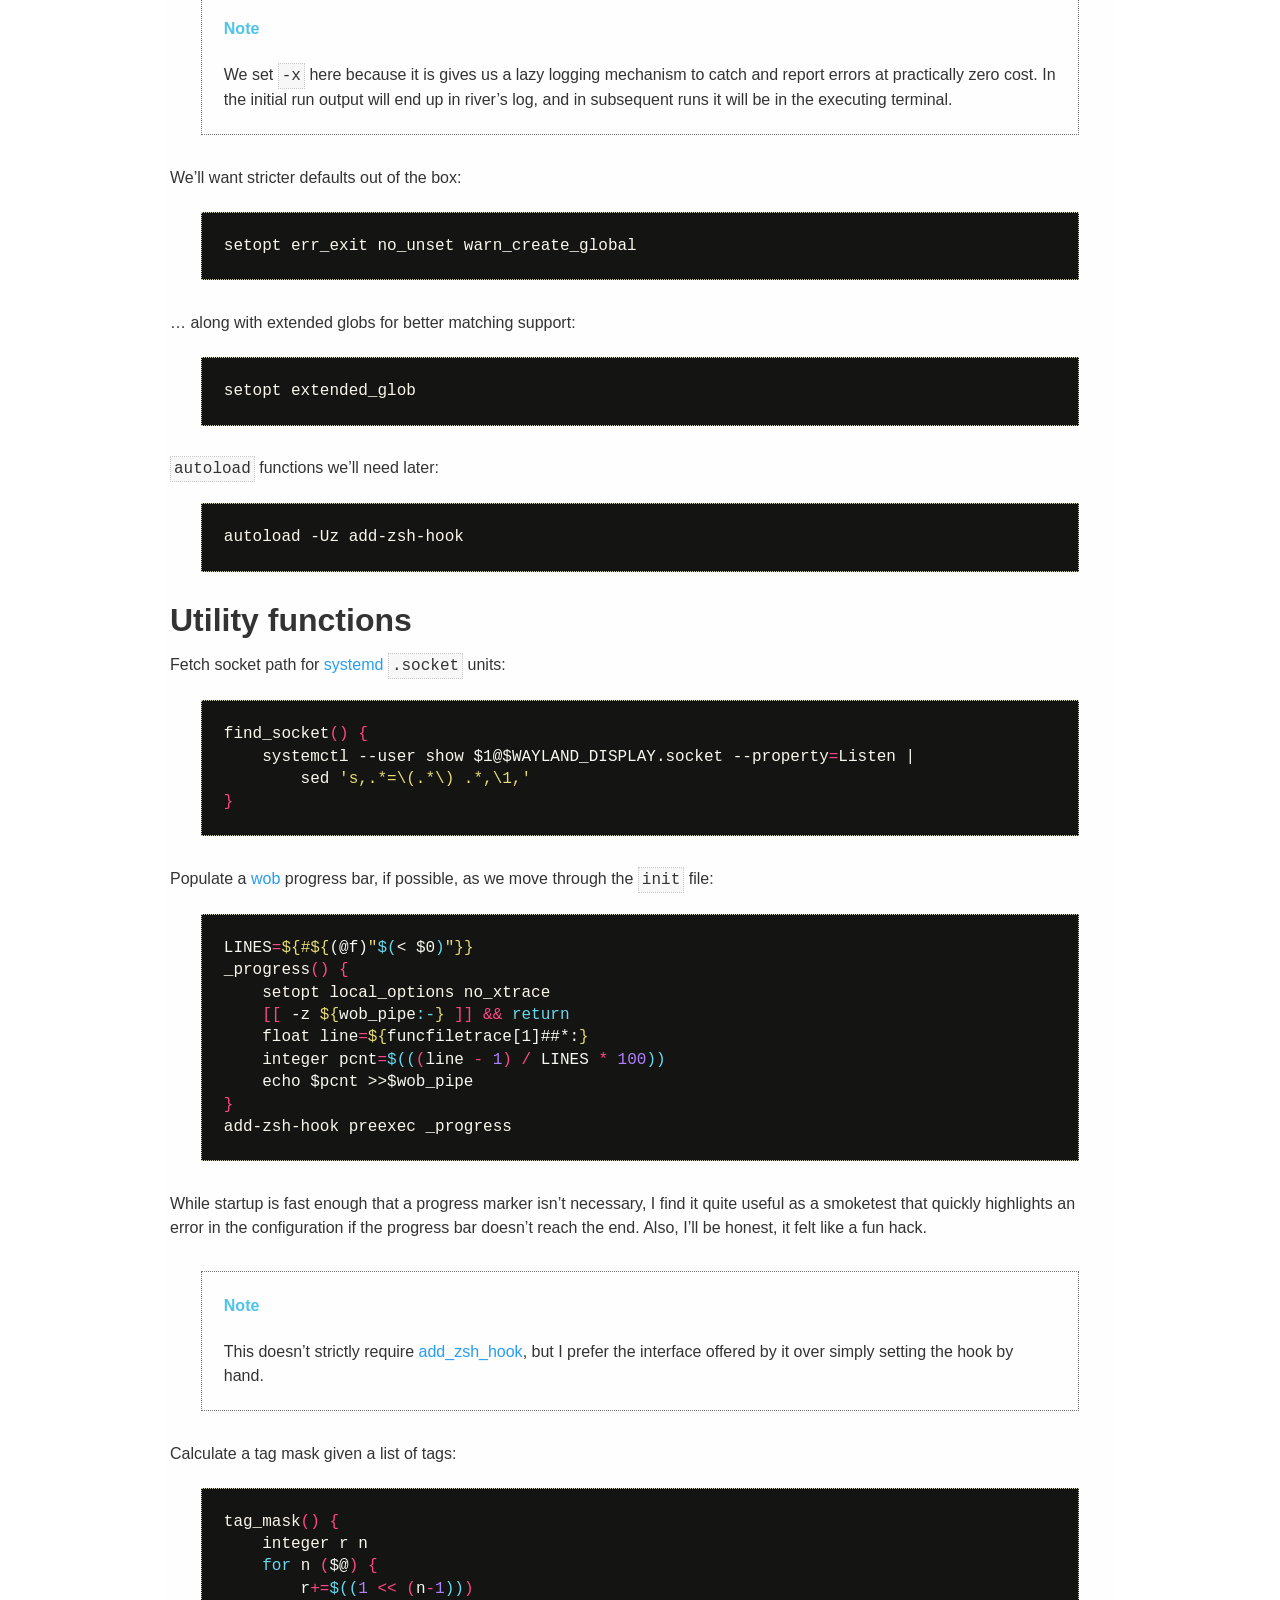
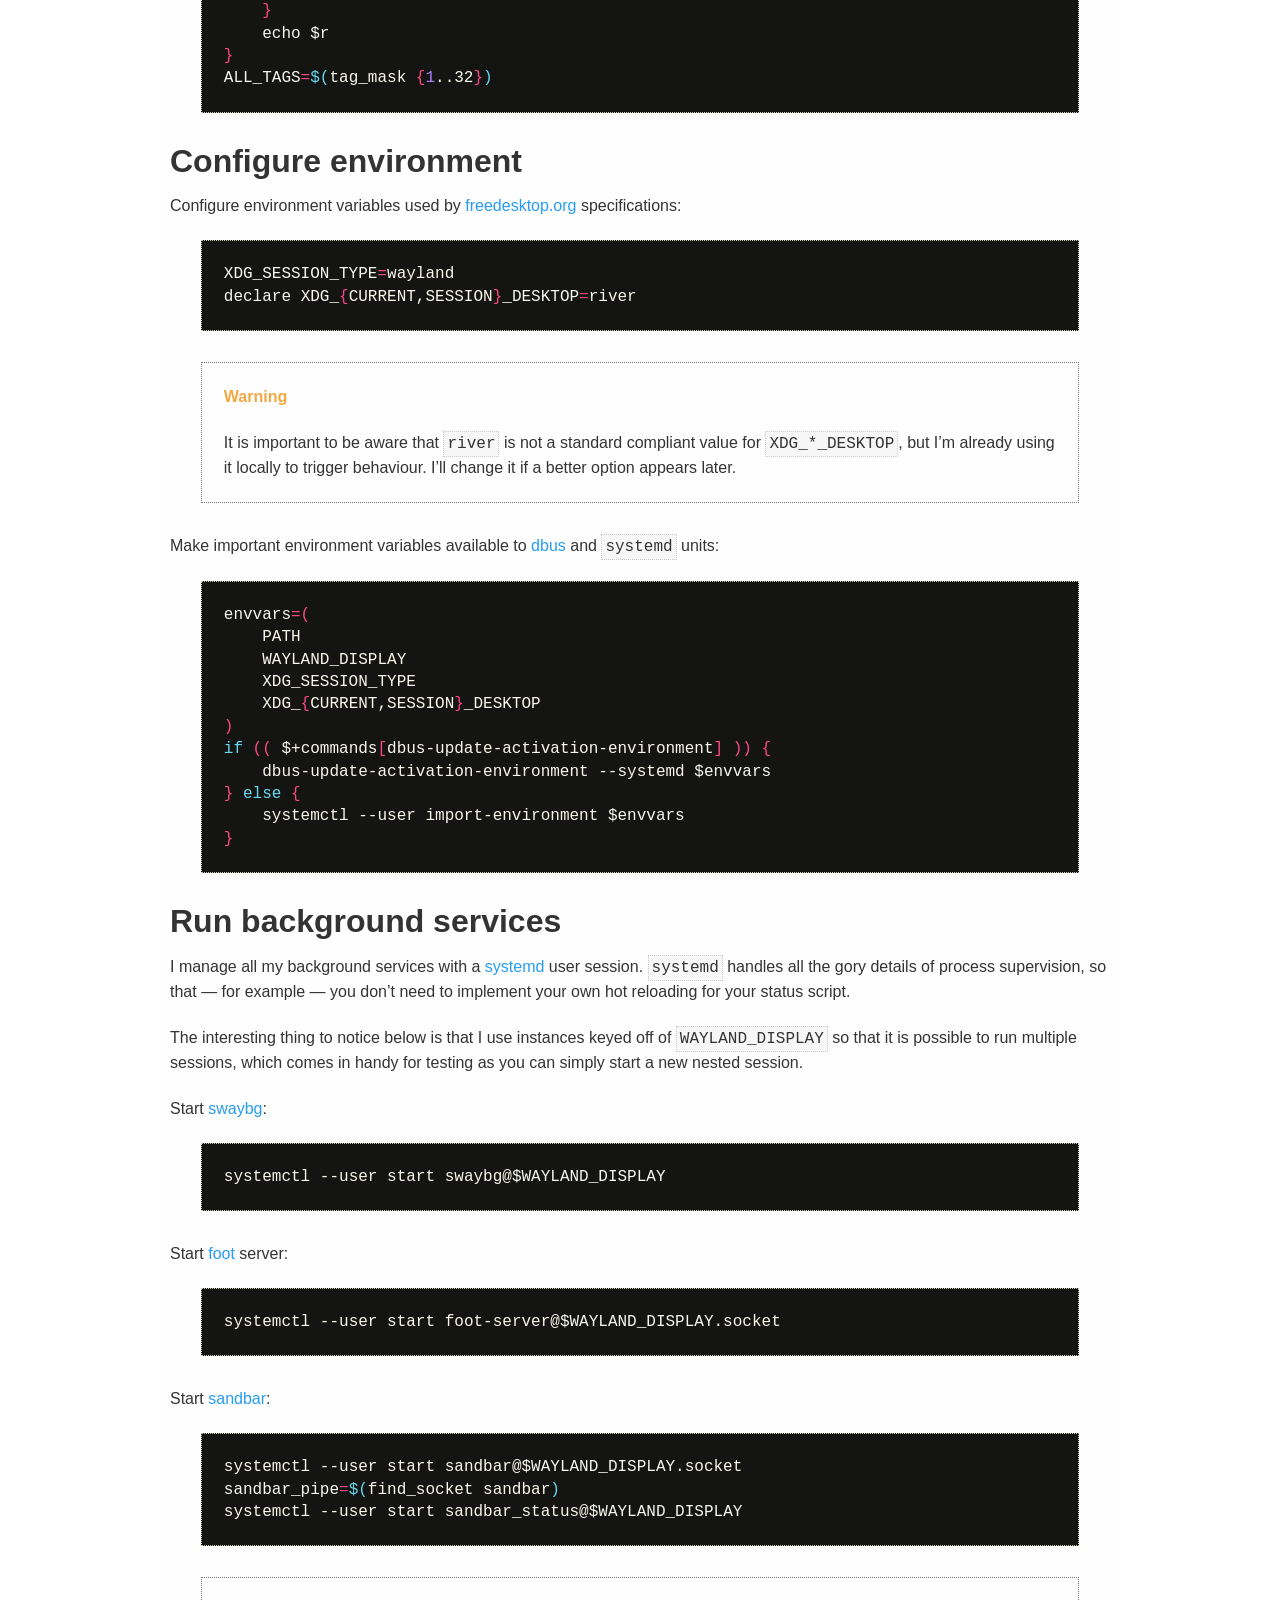
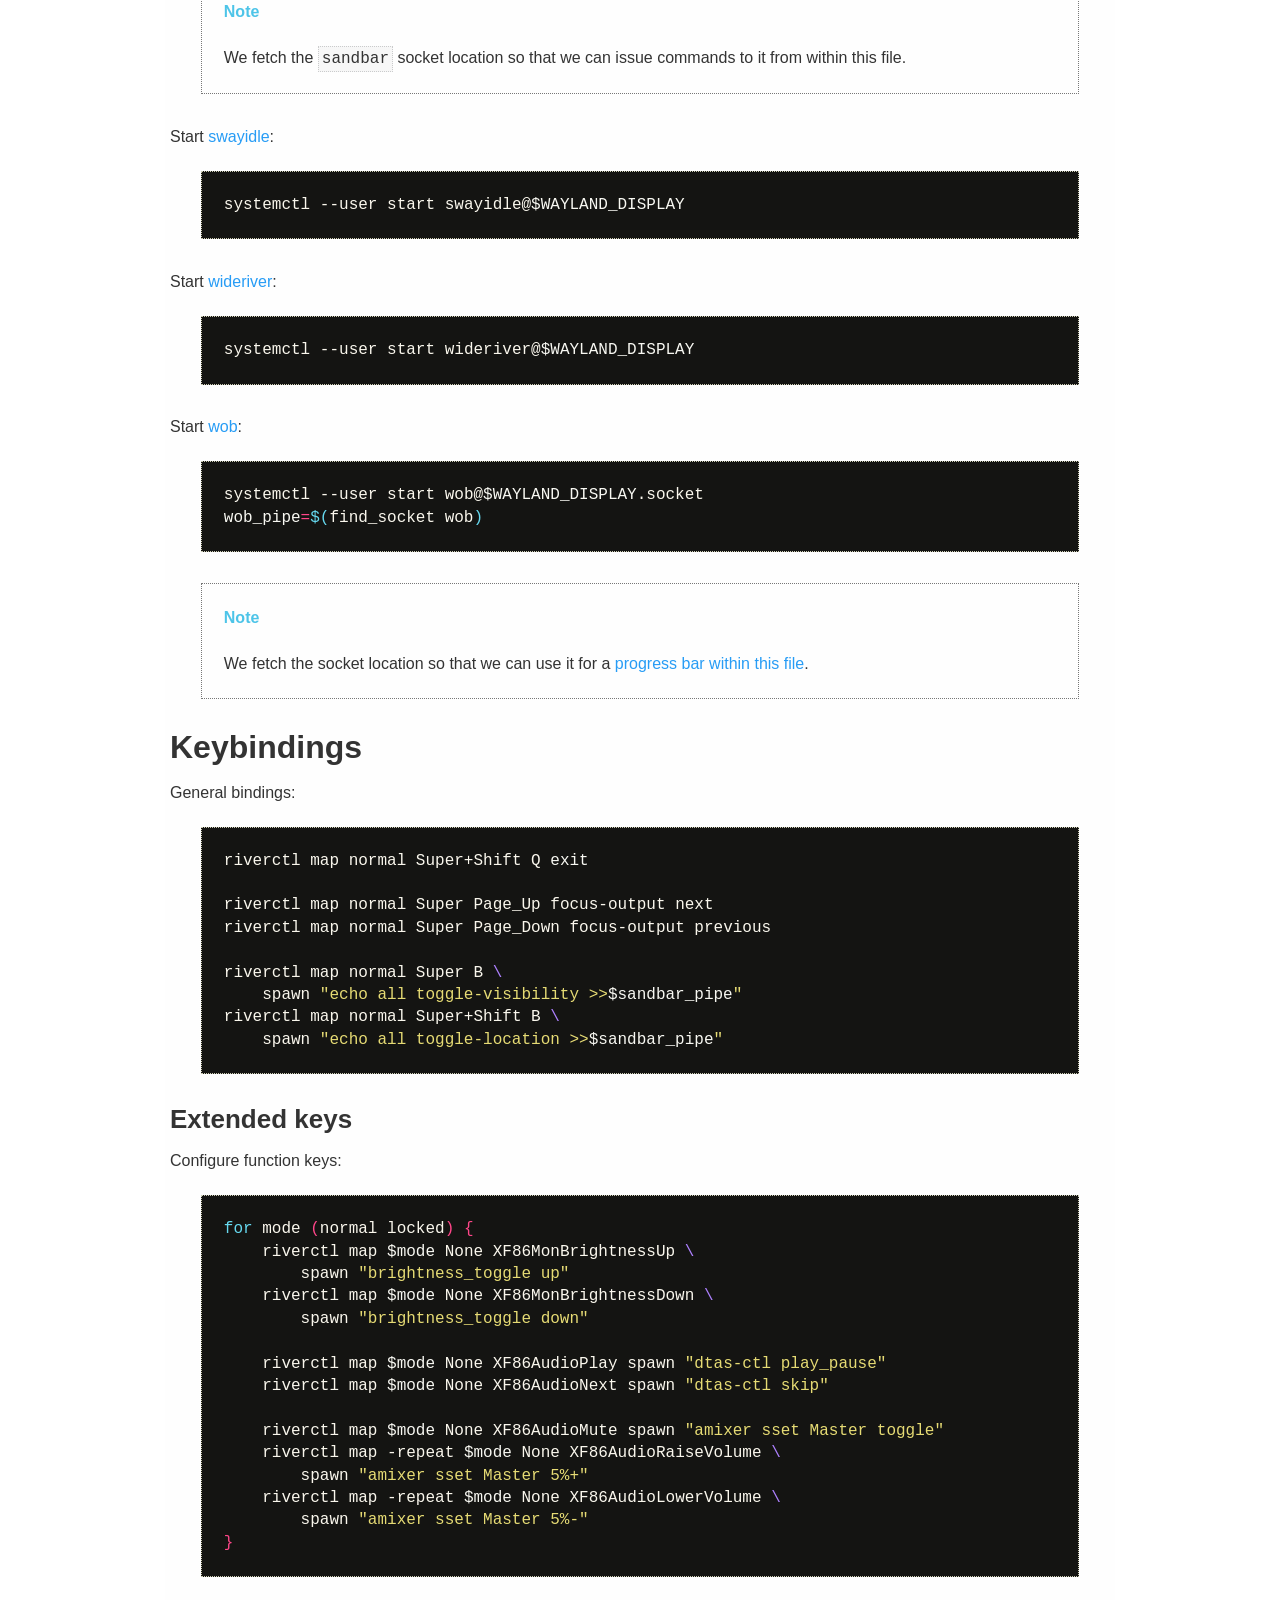
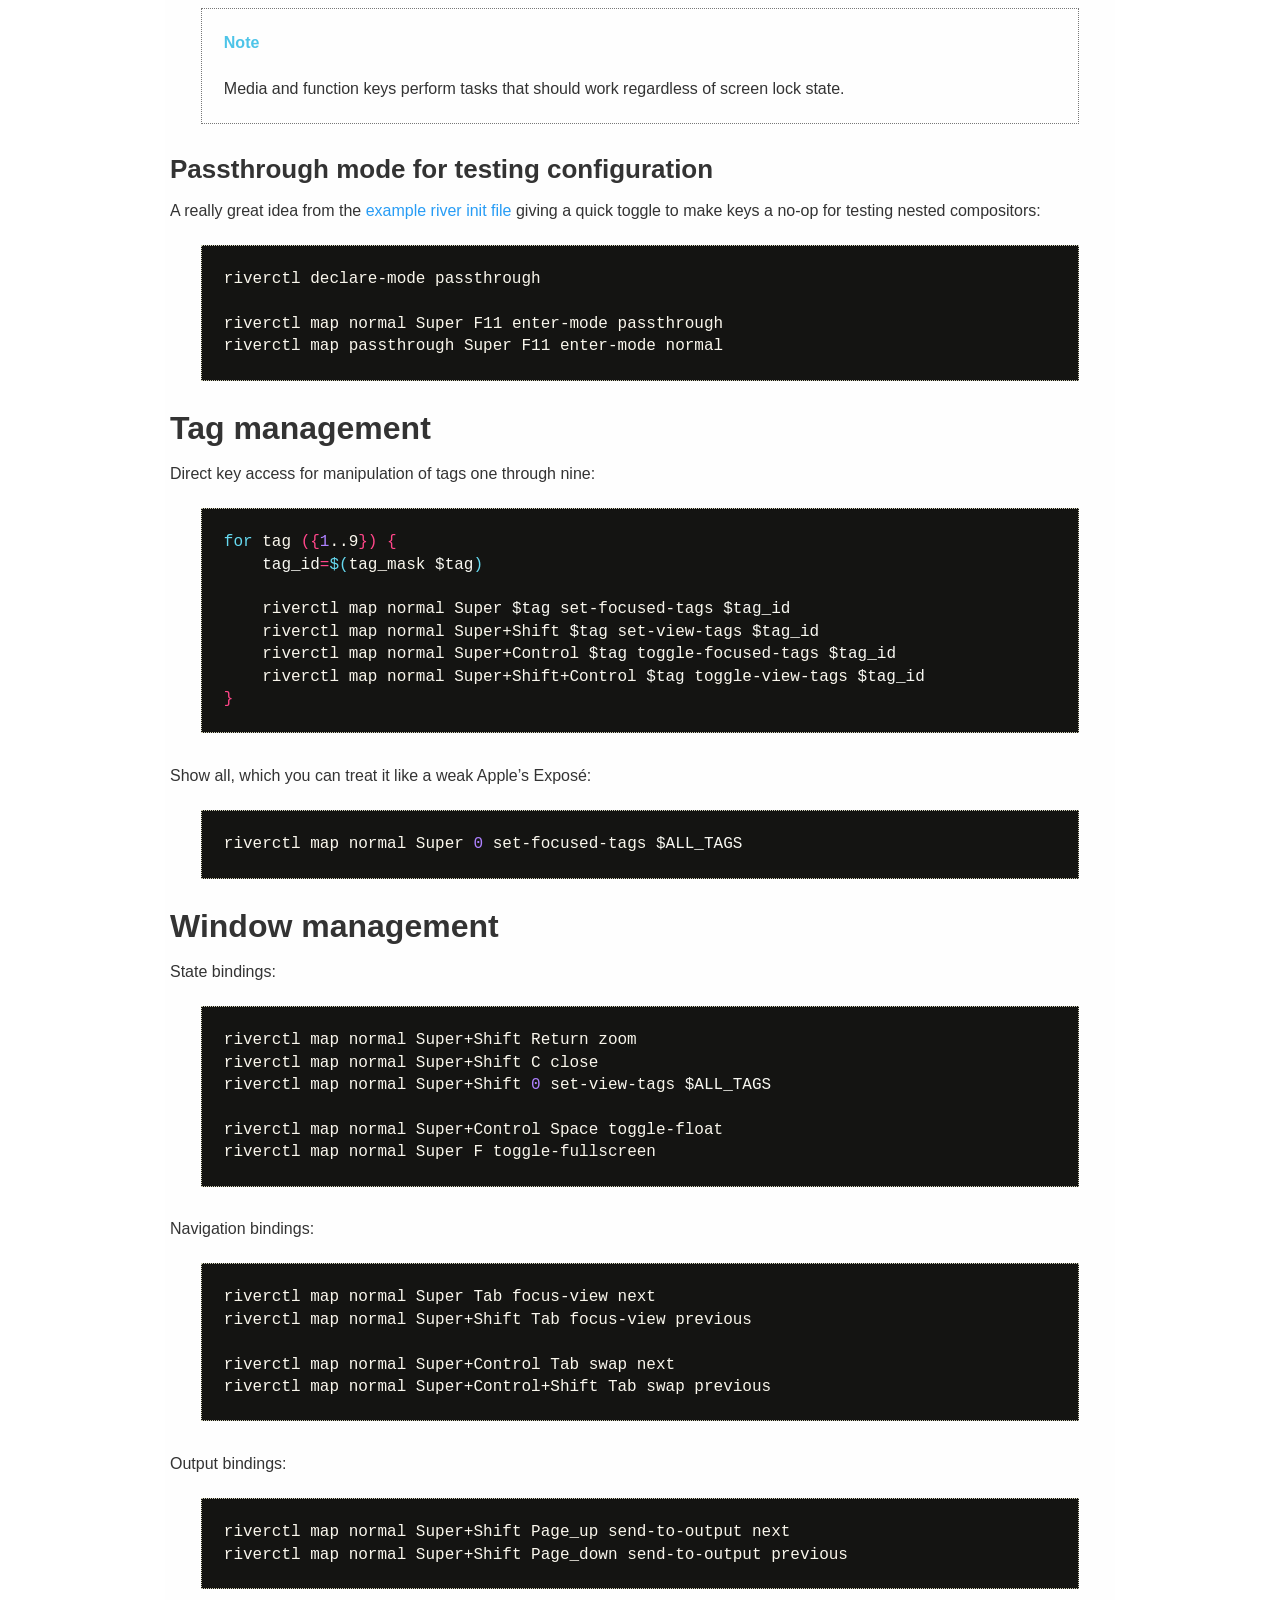
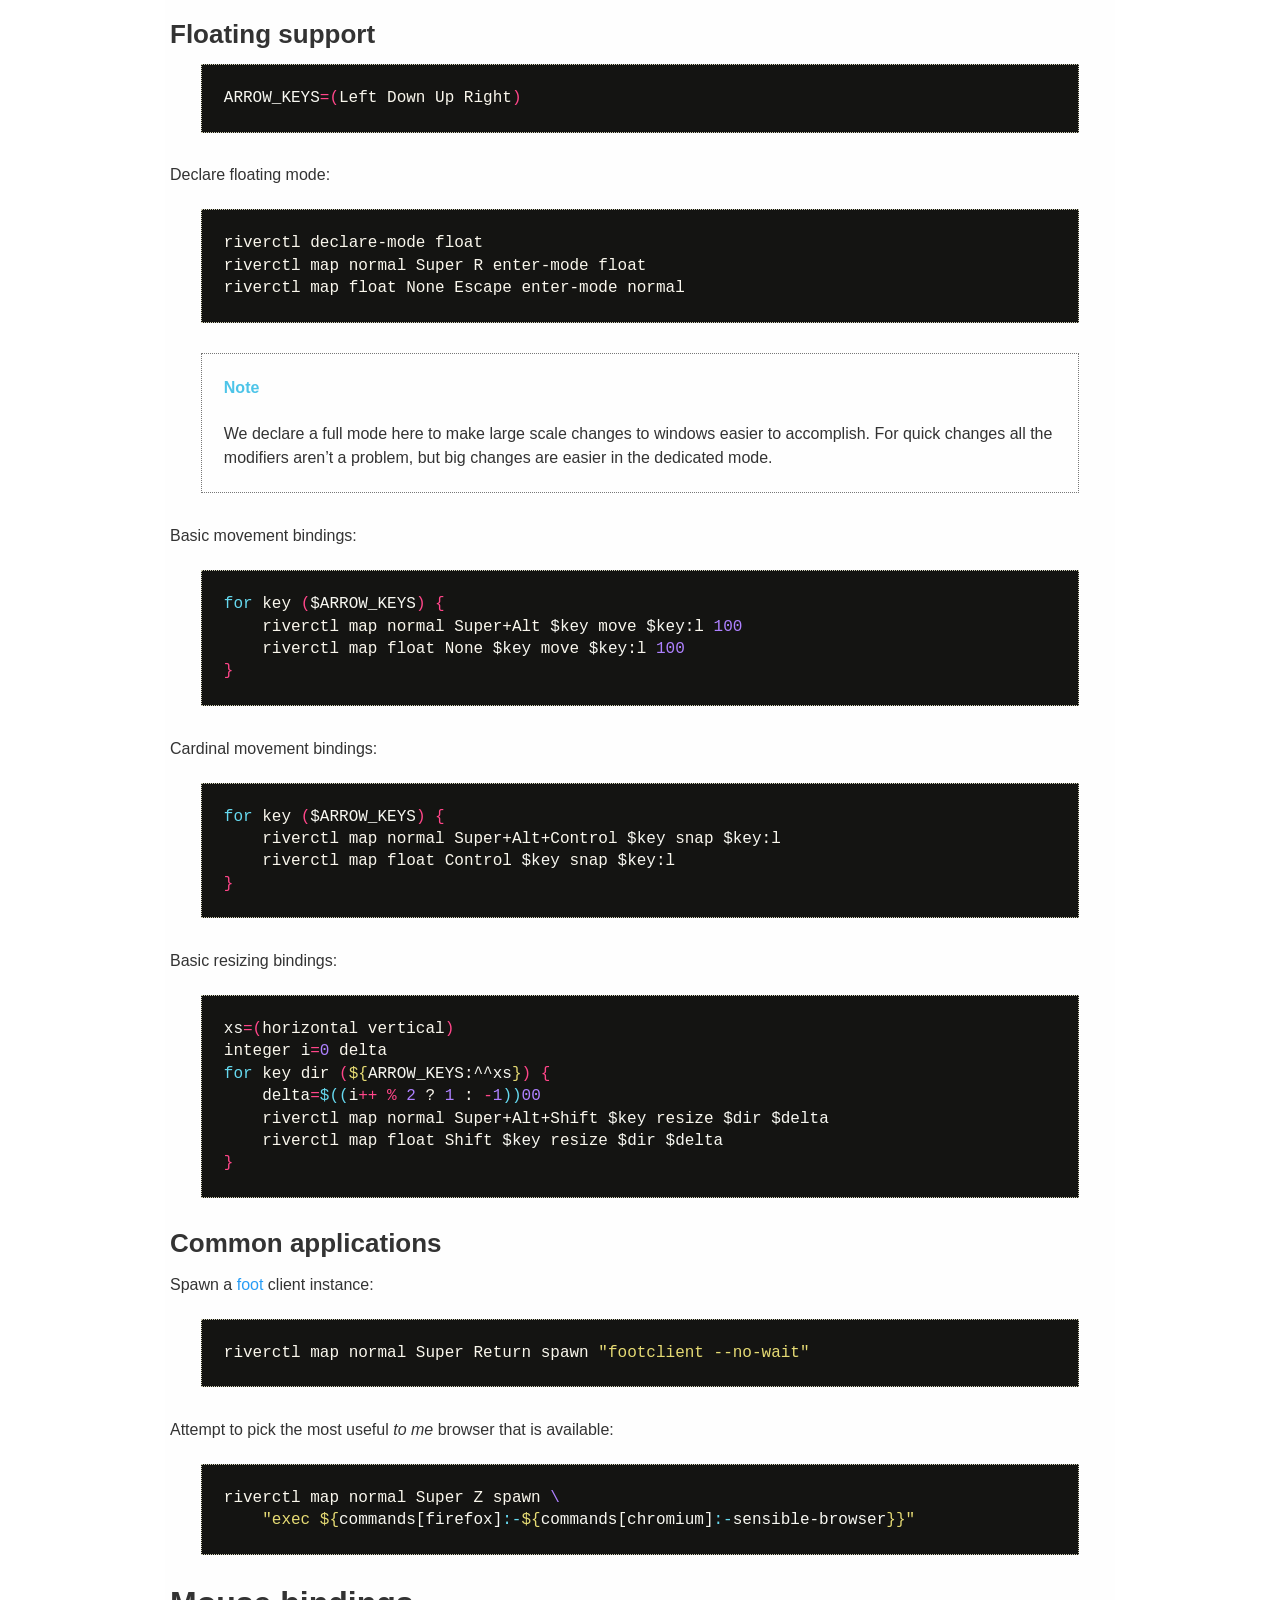
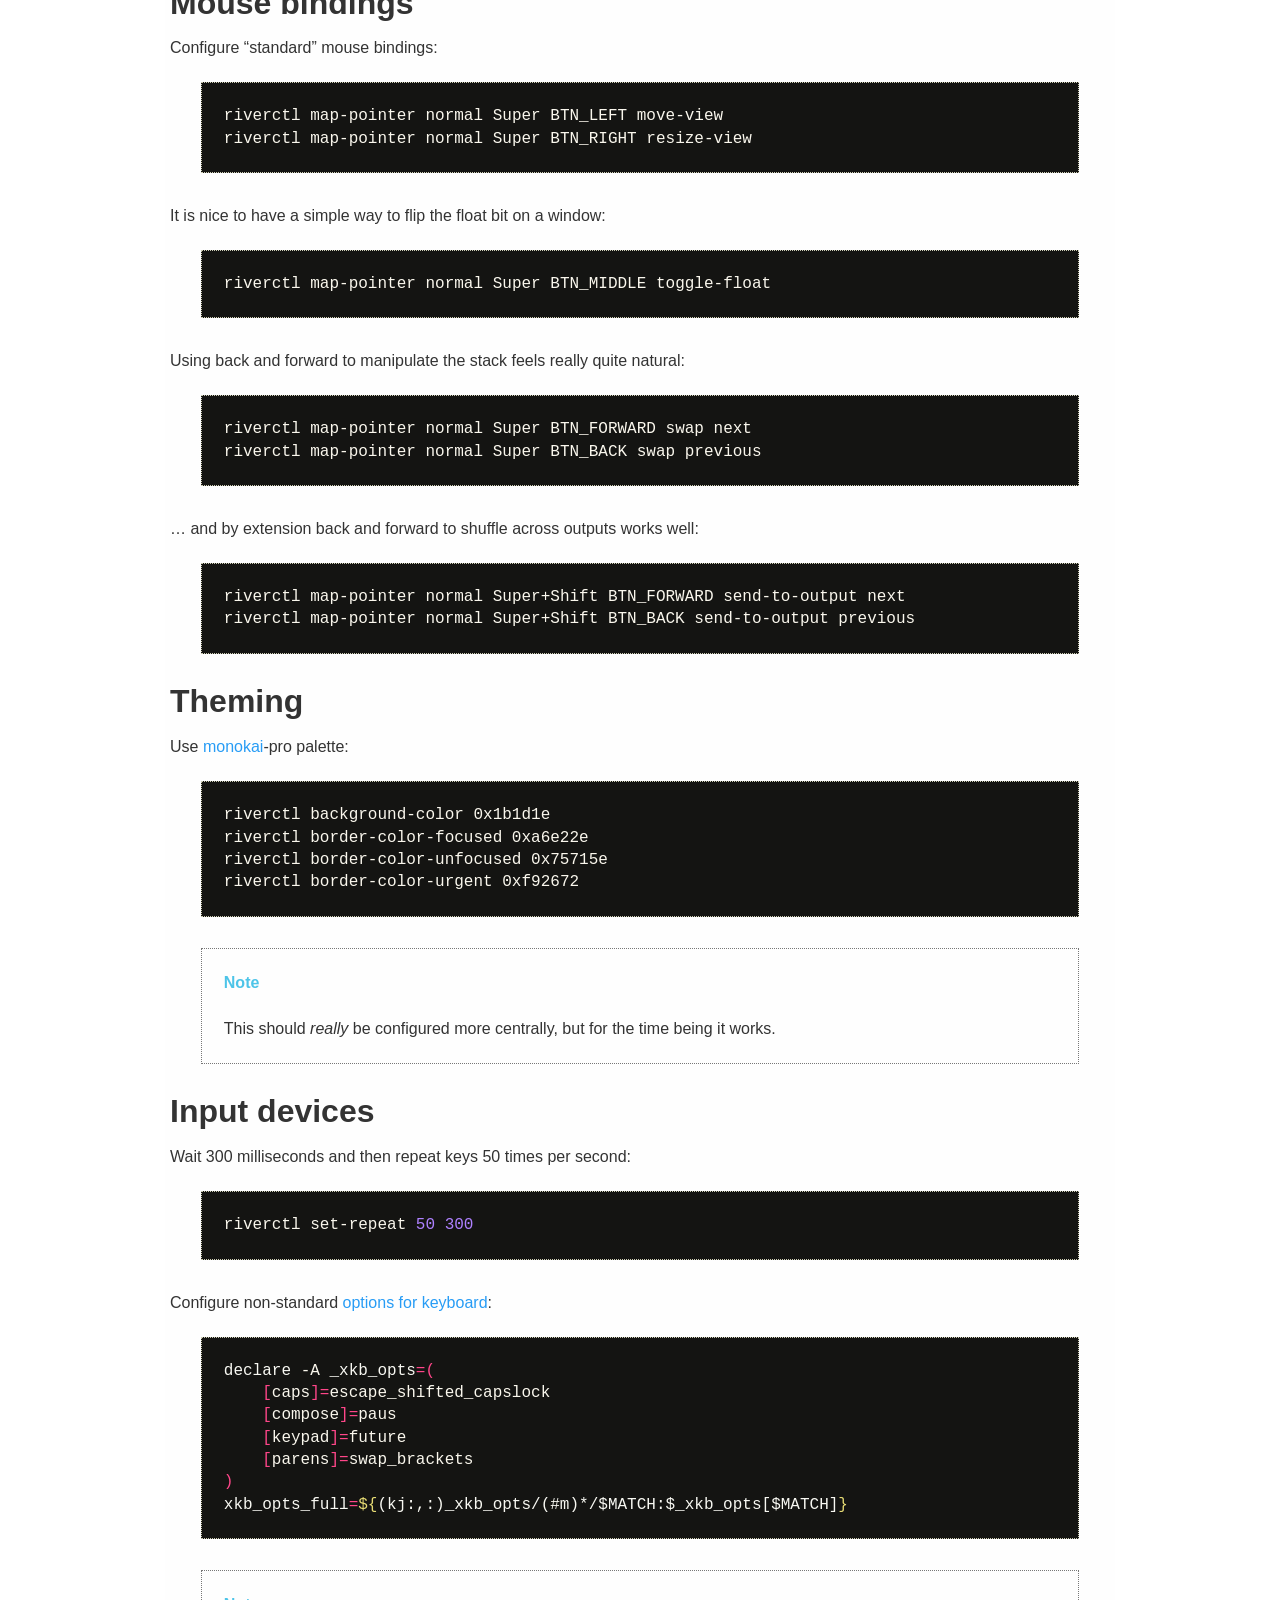
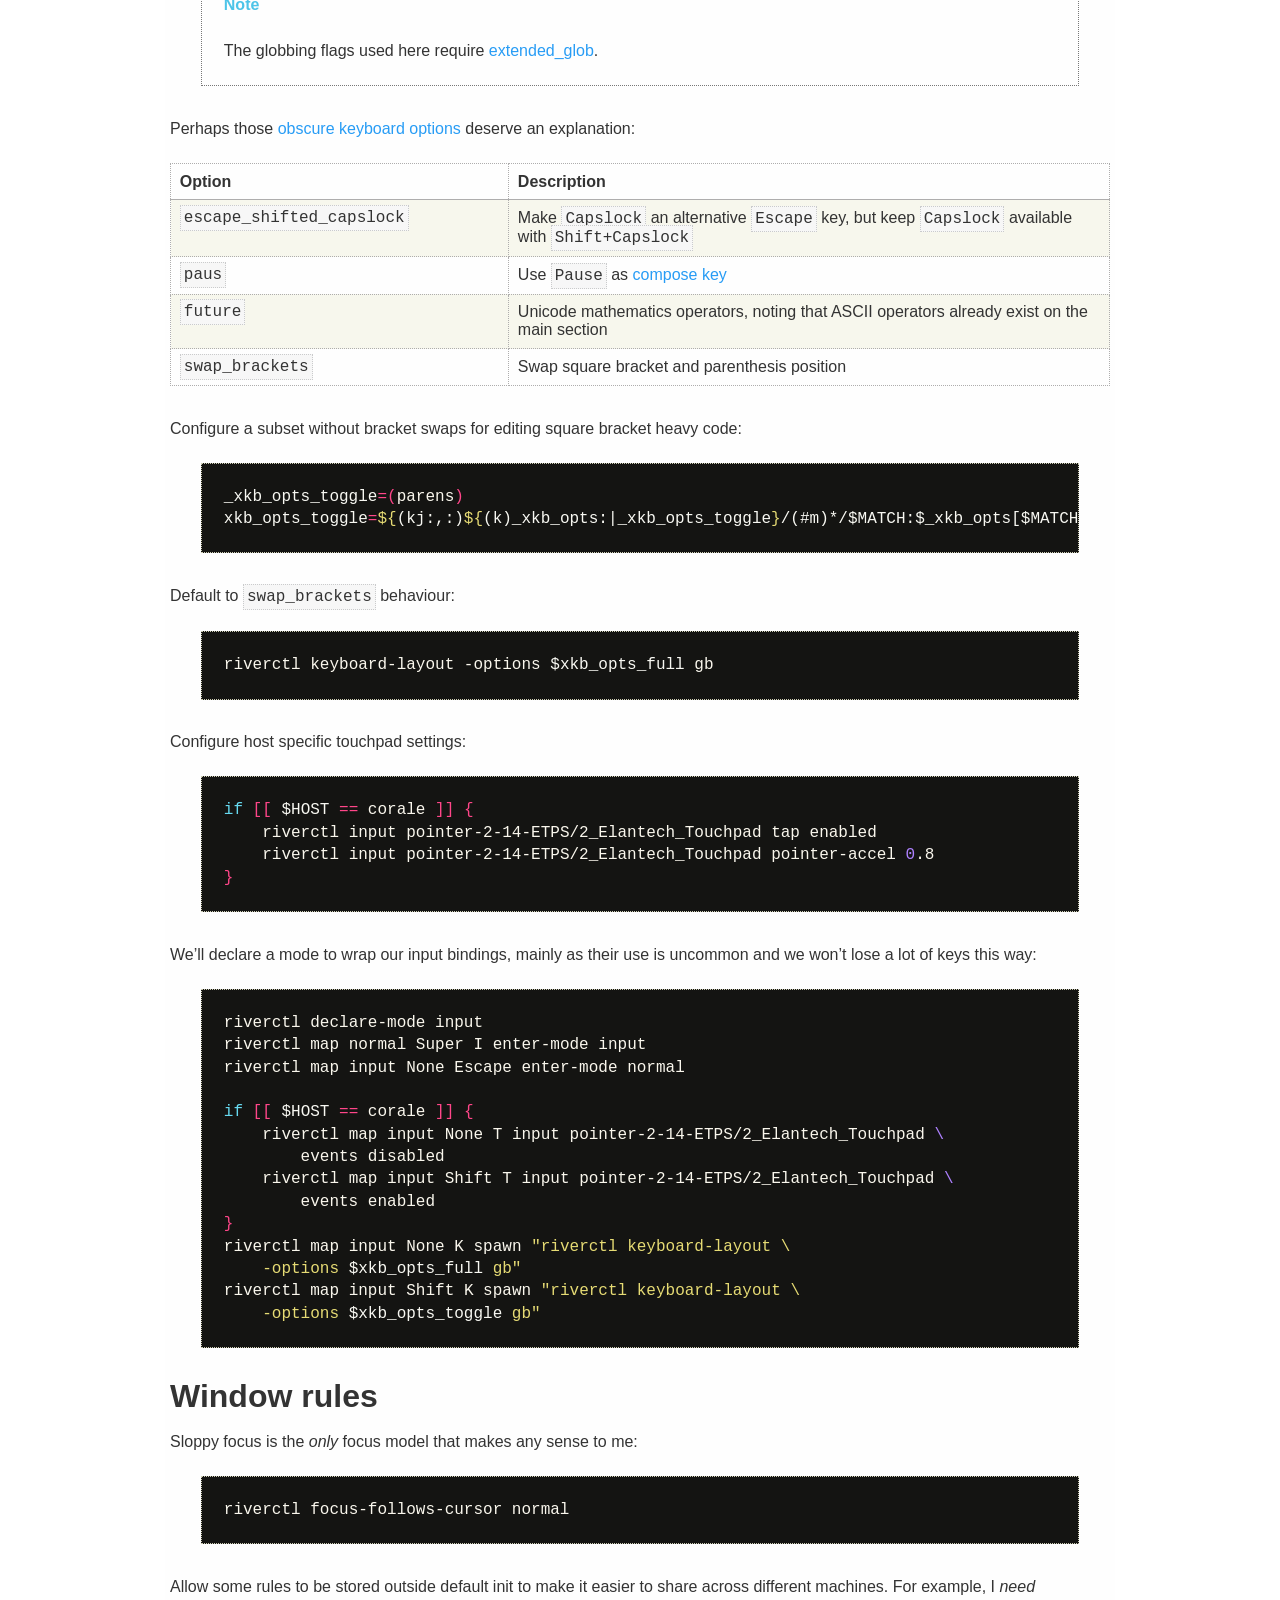
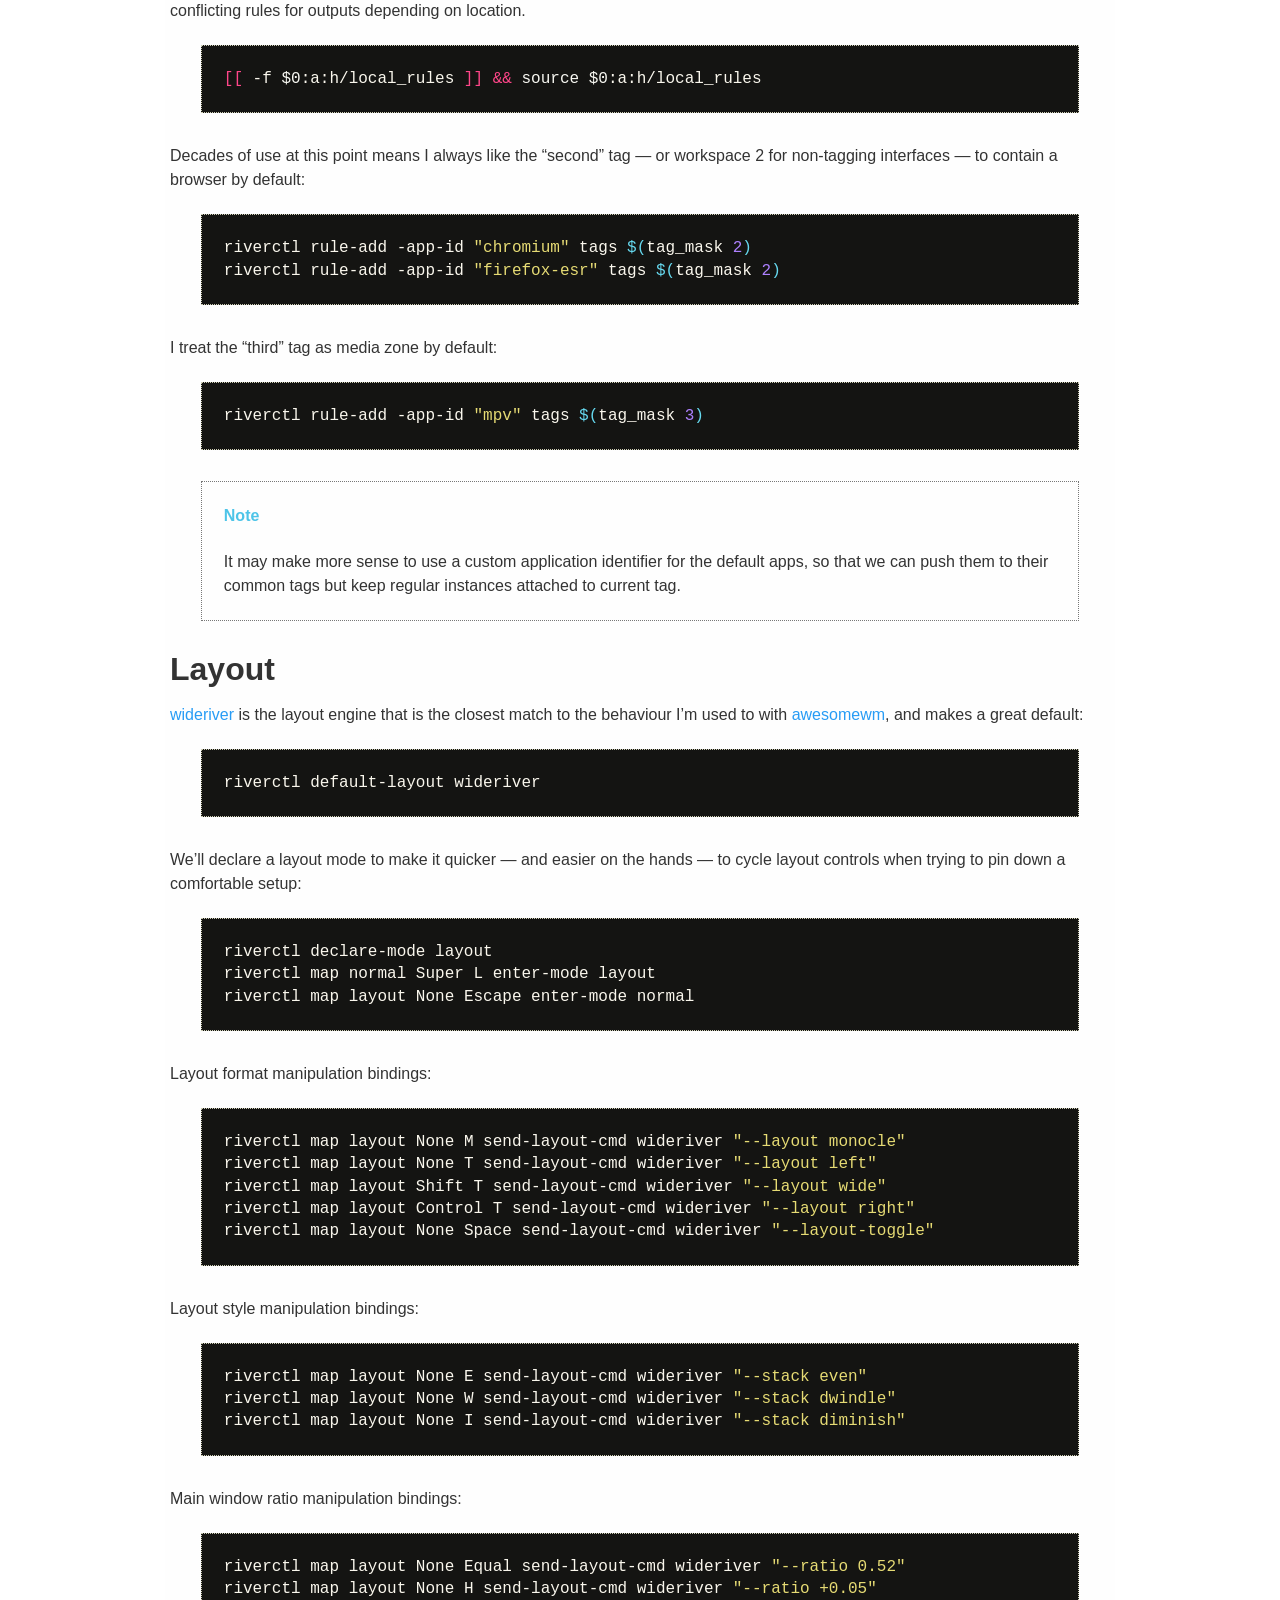
==== commit 8485d7f6: "Regenerated on 348291c" ====
--- a/index.html
+++ b/index.html
@@ -220,6 +220,10 @@
 </span><span class="o">}</span><span class="w">
 </span>add-zsh-hook<span class="w"> </span>preexec<span class="w"> </span>_progress
 </pre>
+<p>While startup is fast enough that a progress marker isn’t necessary, I find it
+quite useful as a smoketest that quickly highlights an error in the
+configuration if the progress bar doesn’t reach the end.  Also, I’ll be honest,
+it felt like a fun hack.</p>
 <div class="admonition note">
 <p class="first admonition-title">Note</p>
 <p class="last">This doesn’t strictly require <a class="reference internal" href="#add-zsh-hook">add_zsh_hook</a>, but I prefer the interface
@@ -287,6 +291,11 @@
 </span><span class="nv">sandbar_pipe</span><span class="o">=</span><span class="k">$(</span>find_socket<span class="w"> </span>sandbar<span class="k">)</span><span class="w">
 </span>systemctl<span class="w"> </span>--user<span class="w"> </span>start<span class="w"> </span>sandbar_status&#64;<span class="nv">$WAYLAND_DISPLAY</span>
 </pre>
+<div class="admonition note">
+<p class="first admonition-title">Note</p>
+<p class="last">We fetch the <tt class="docutils literal">sandbar</tt> socket location so that we can issue commands to it
+from within this file.</p>
+</div>
 <p>Start <a class="reference external" href="https://github.com/swaywm/swayidle">swayidle</a>:</p>
 <pre class="code zsh literal-block">
 systemctl<span class="w"> </span>--user<span class="w"> </span>start<span class="w"> </span>swayidle&#64;<span class="nv">$WAYLAND_DISPLAY</span>
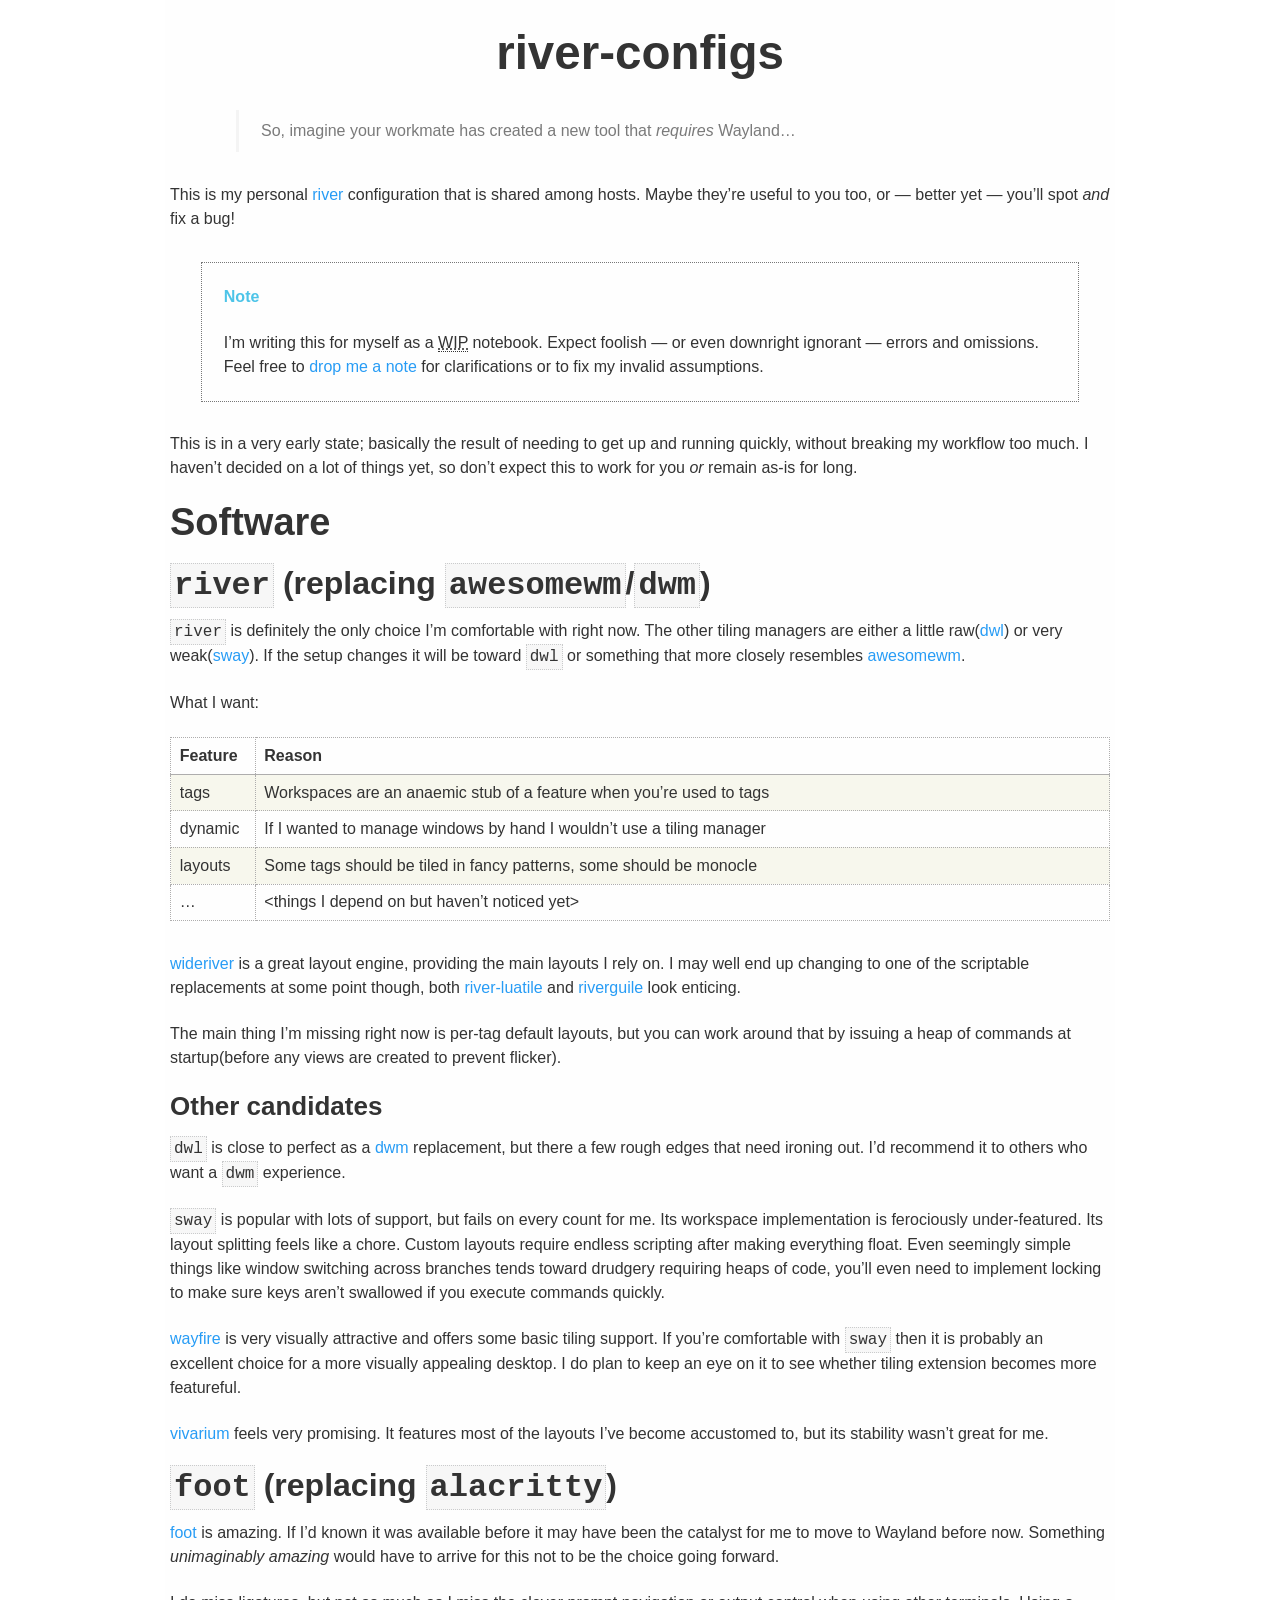
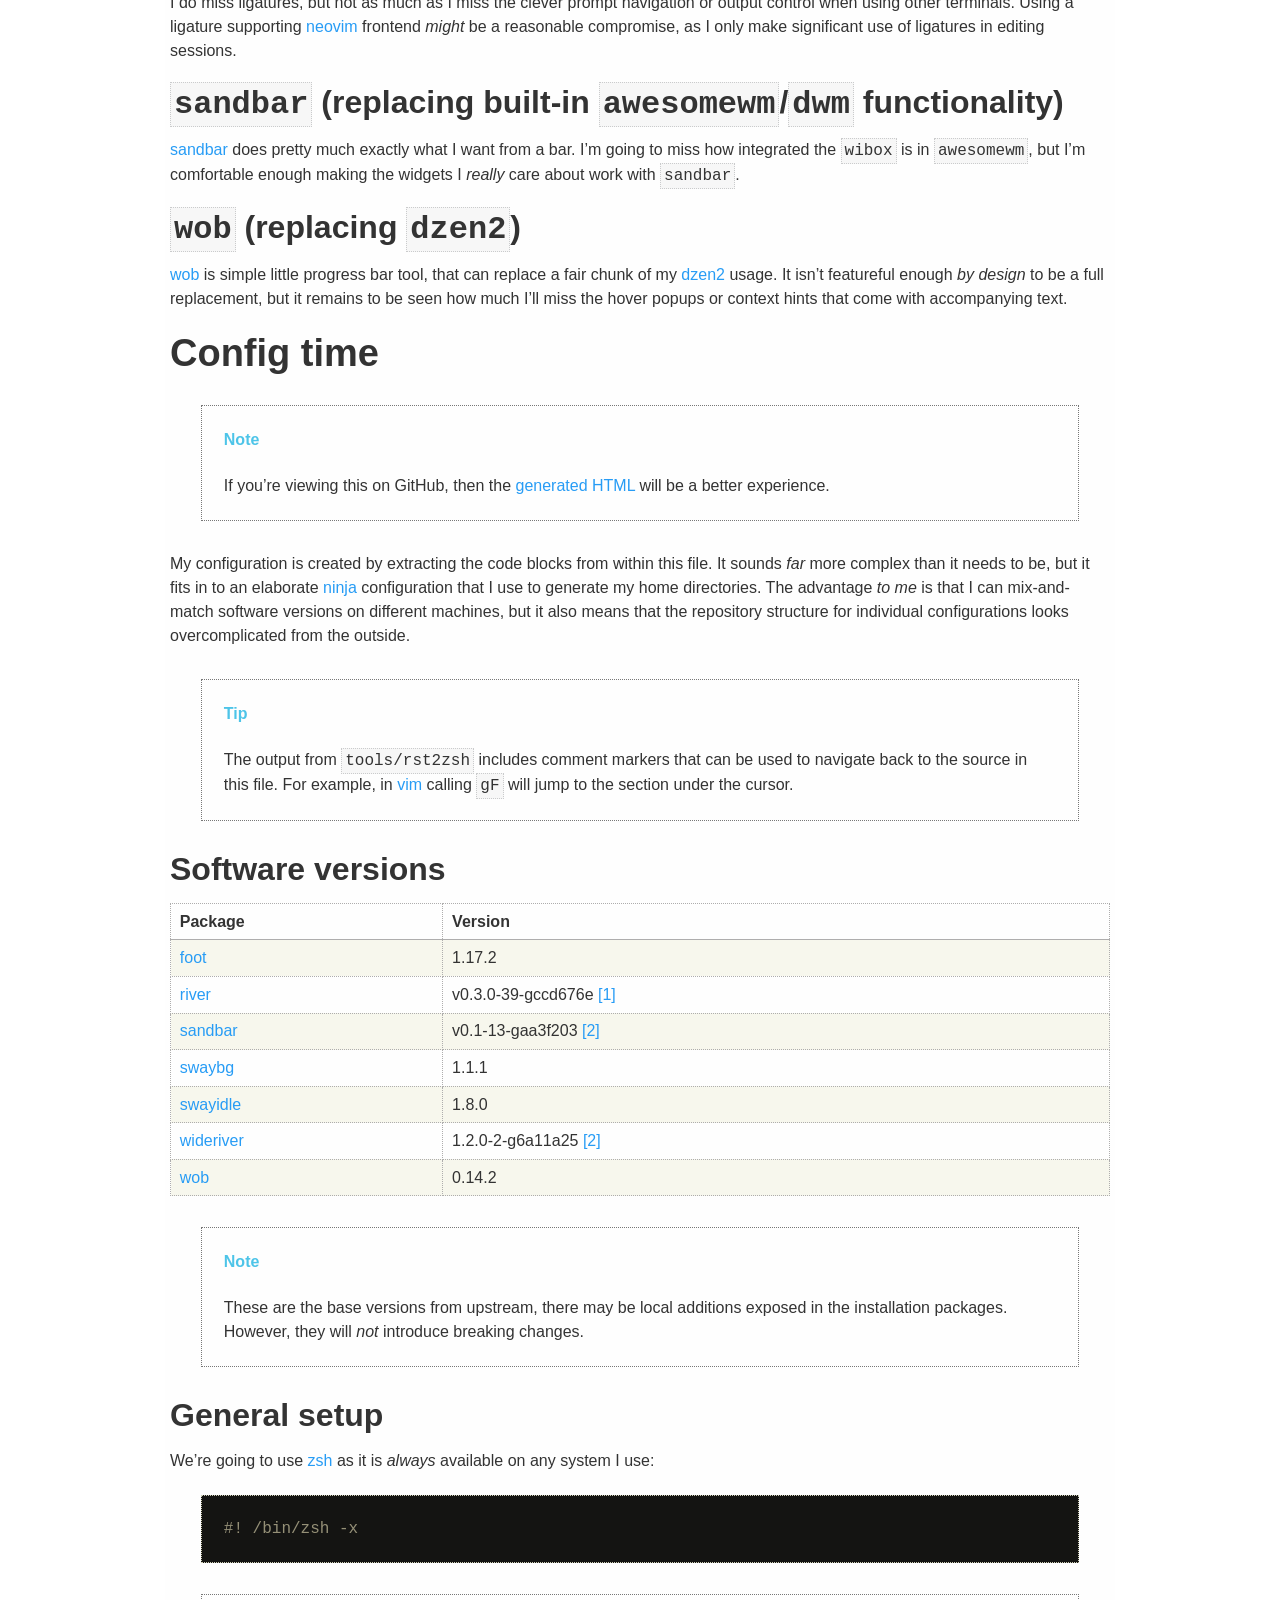
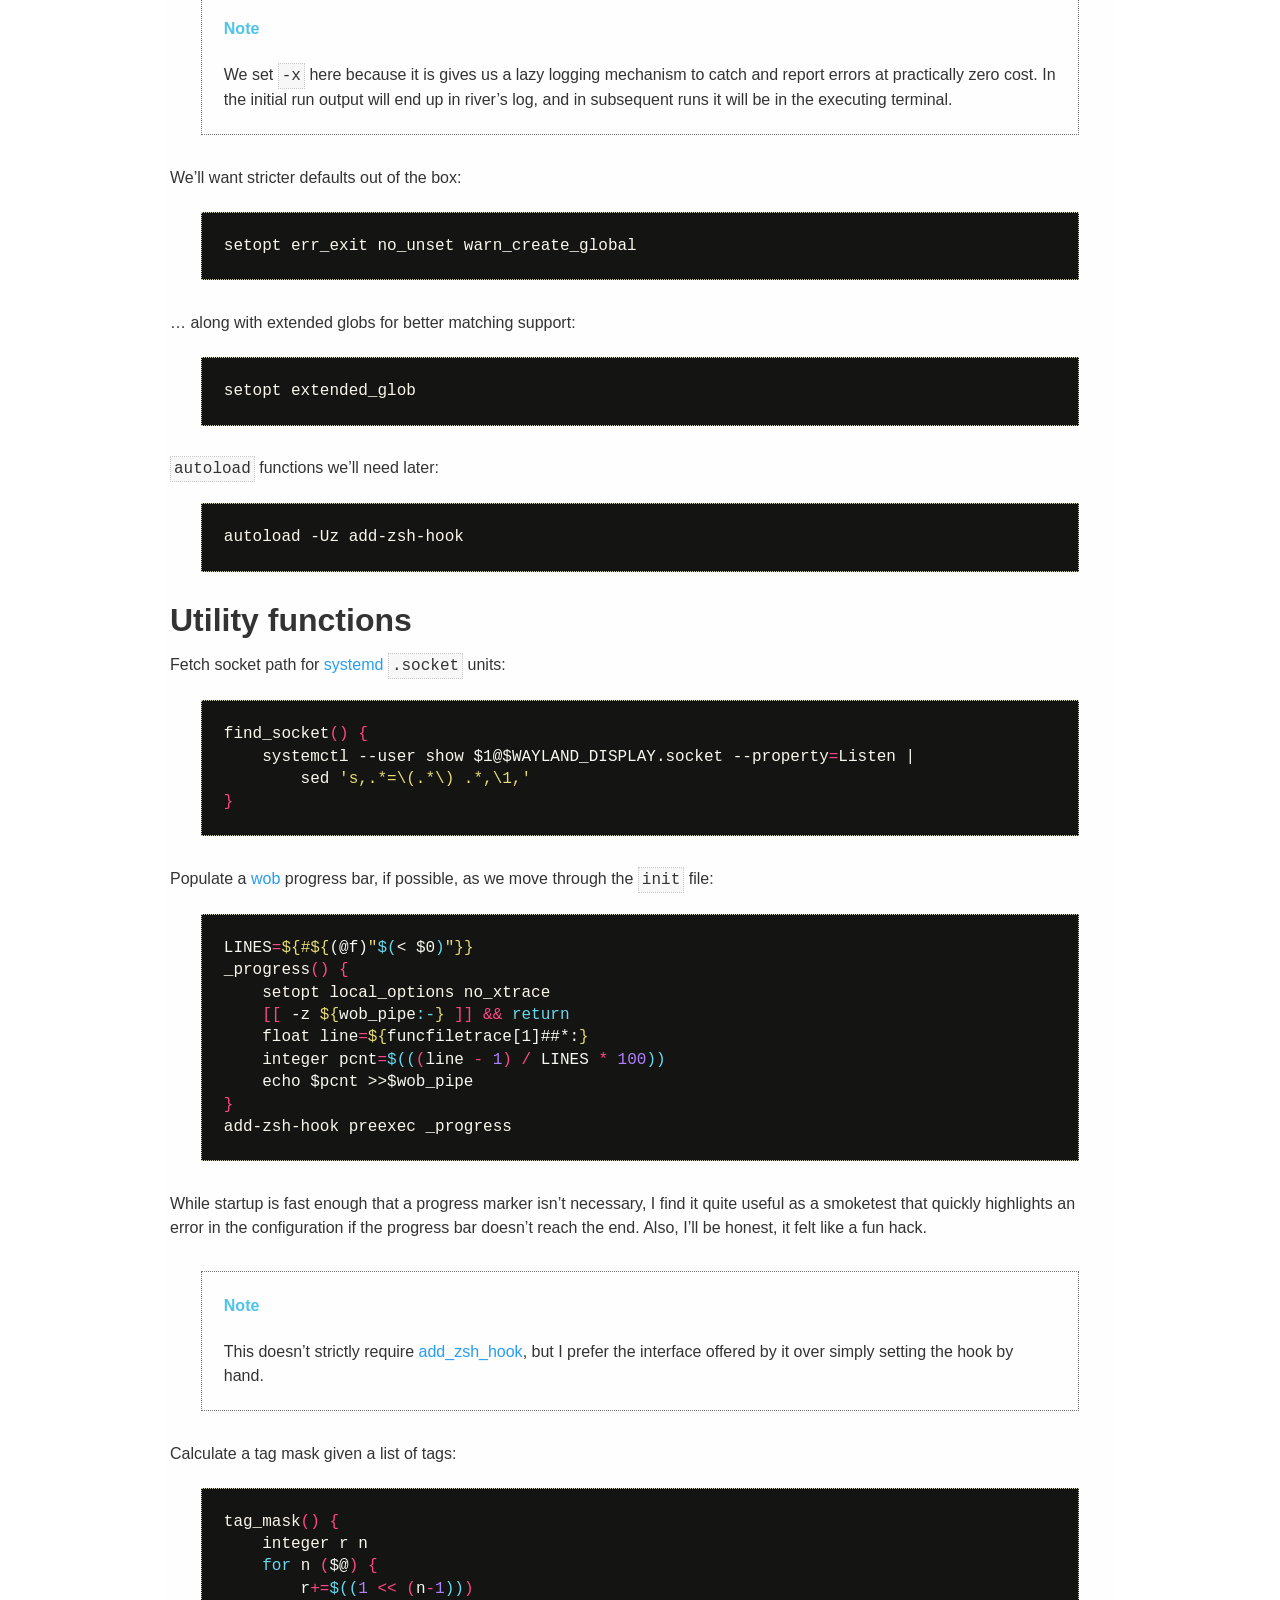
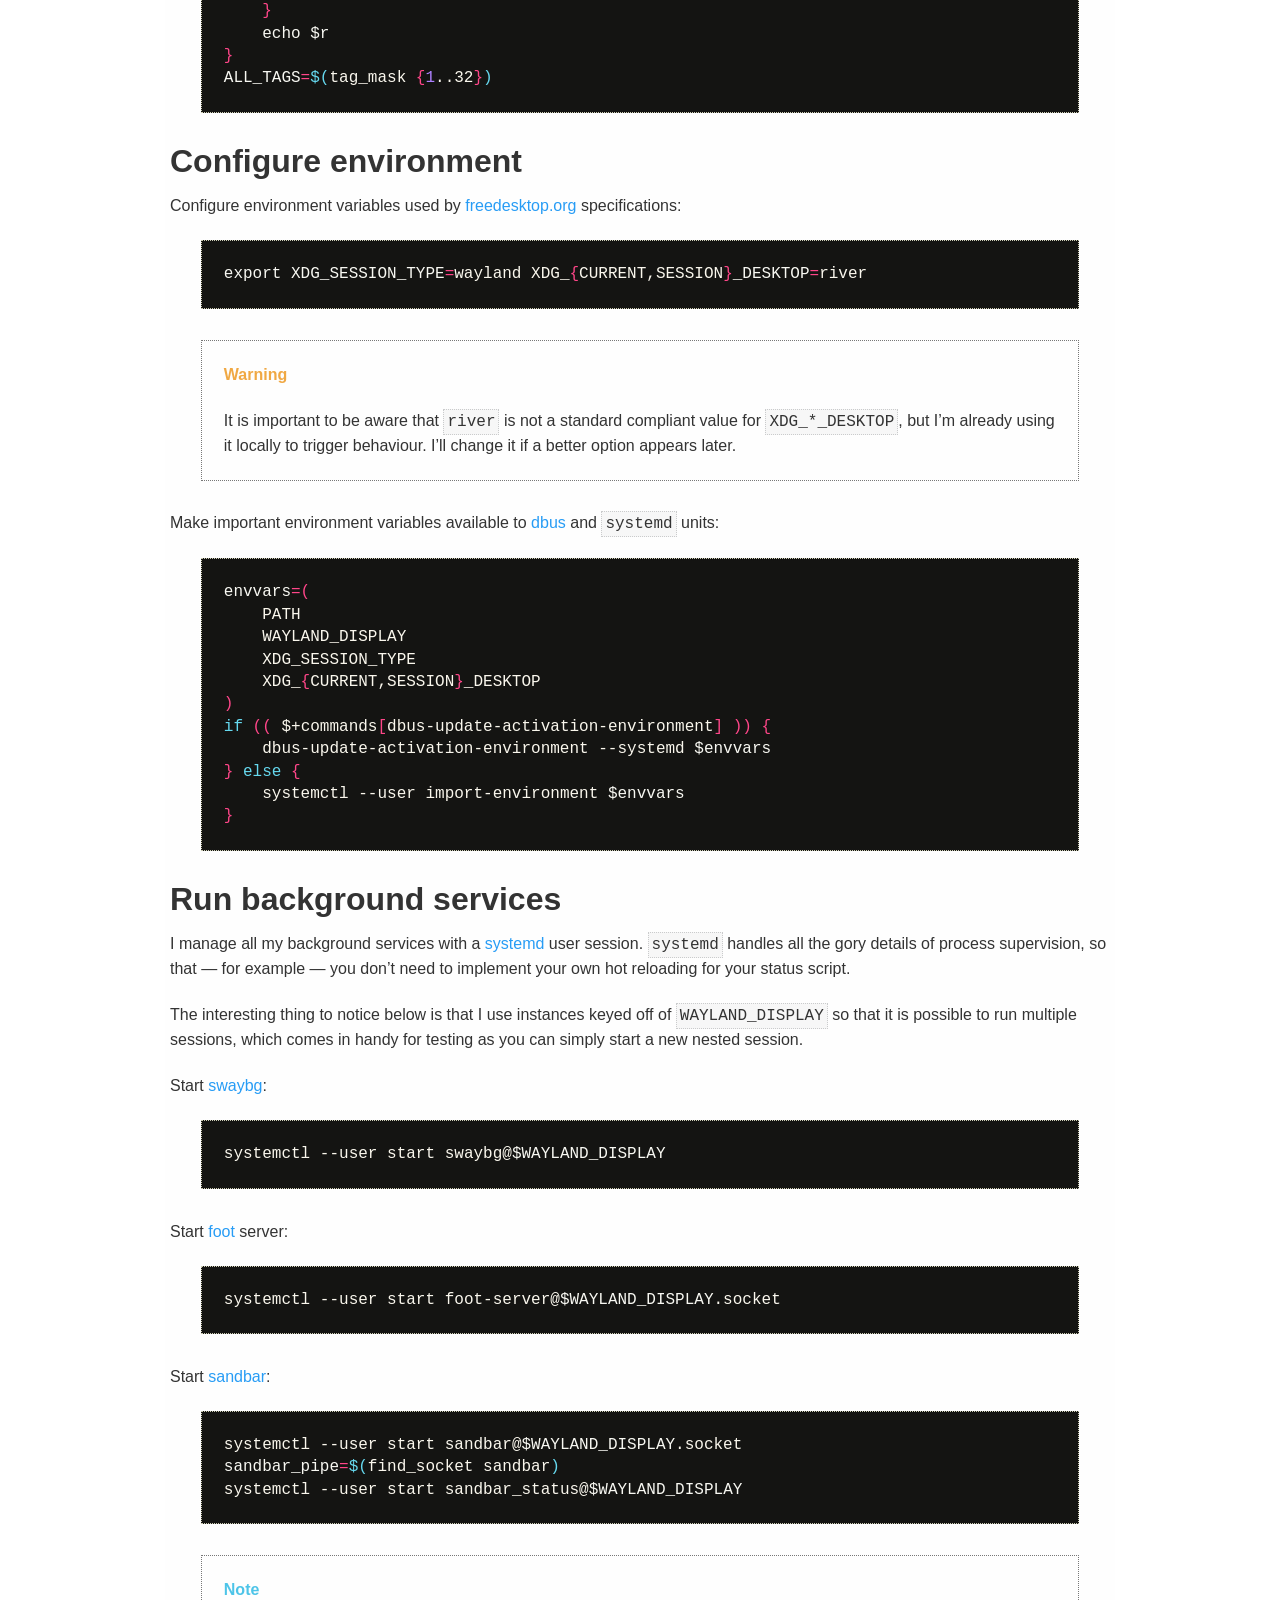
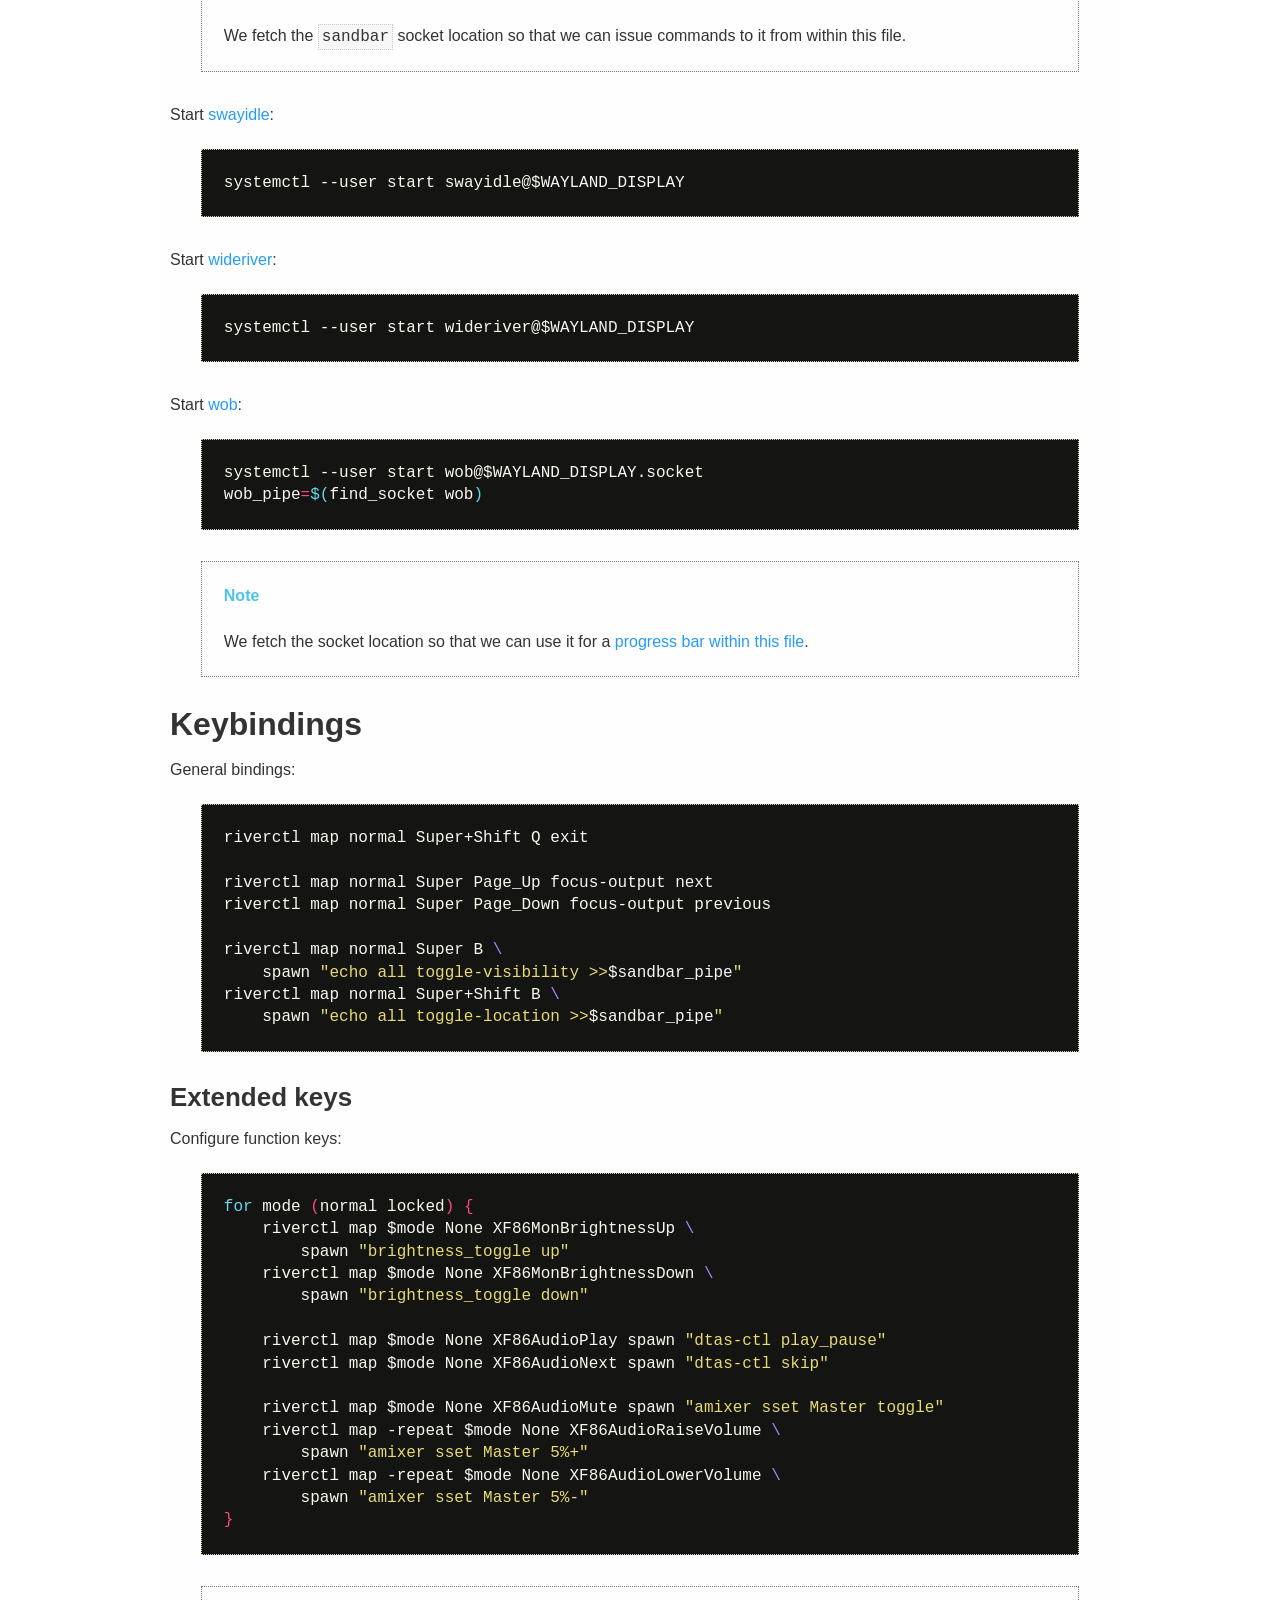
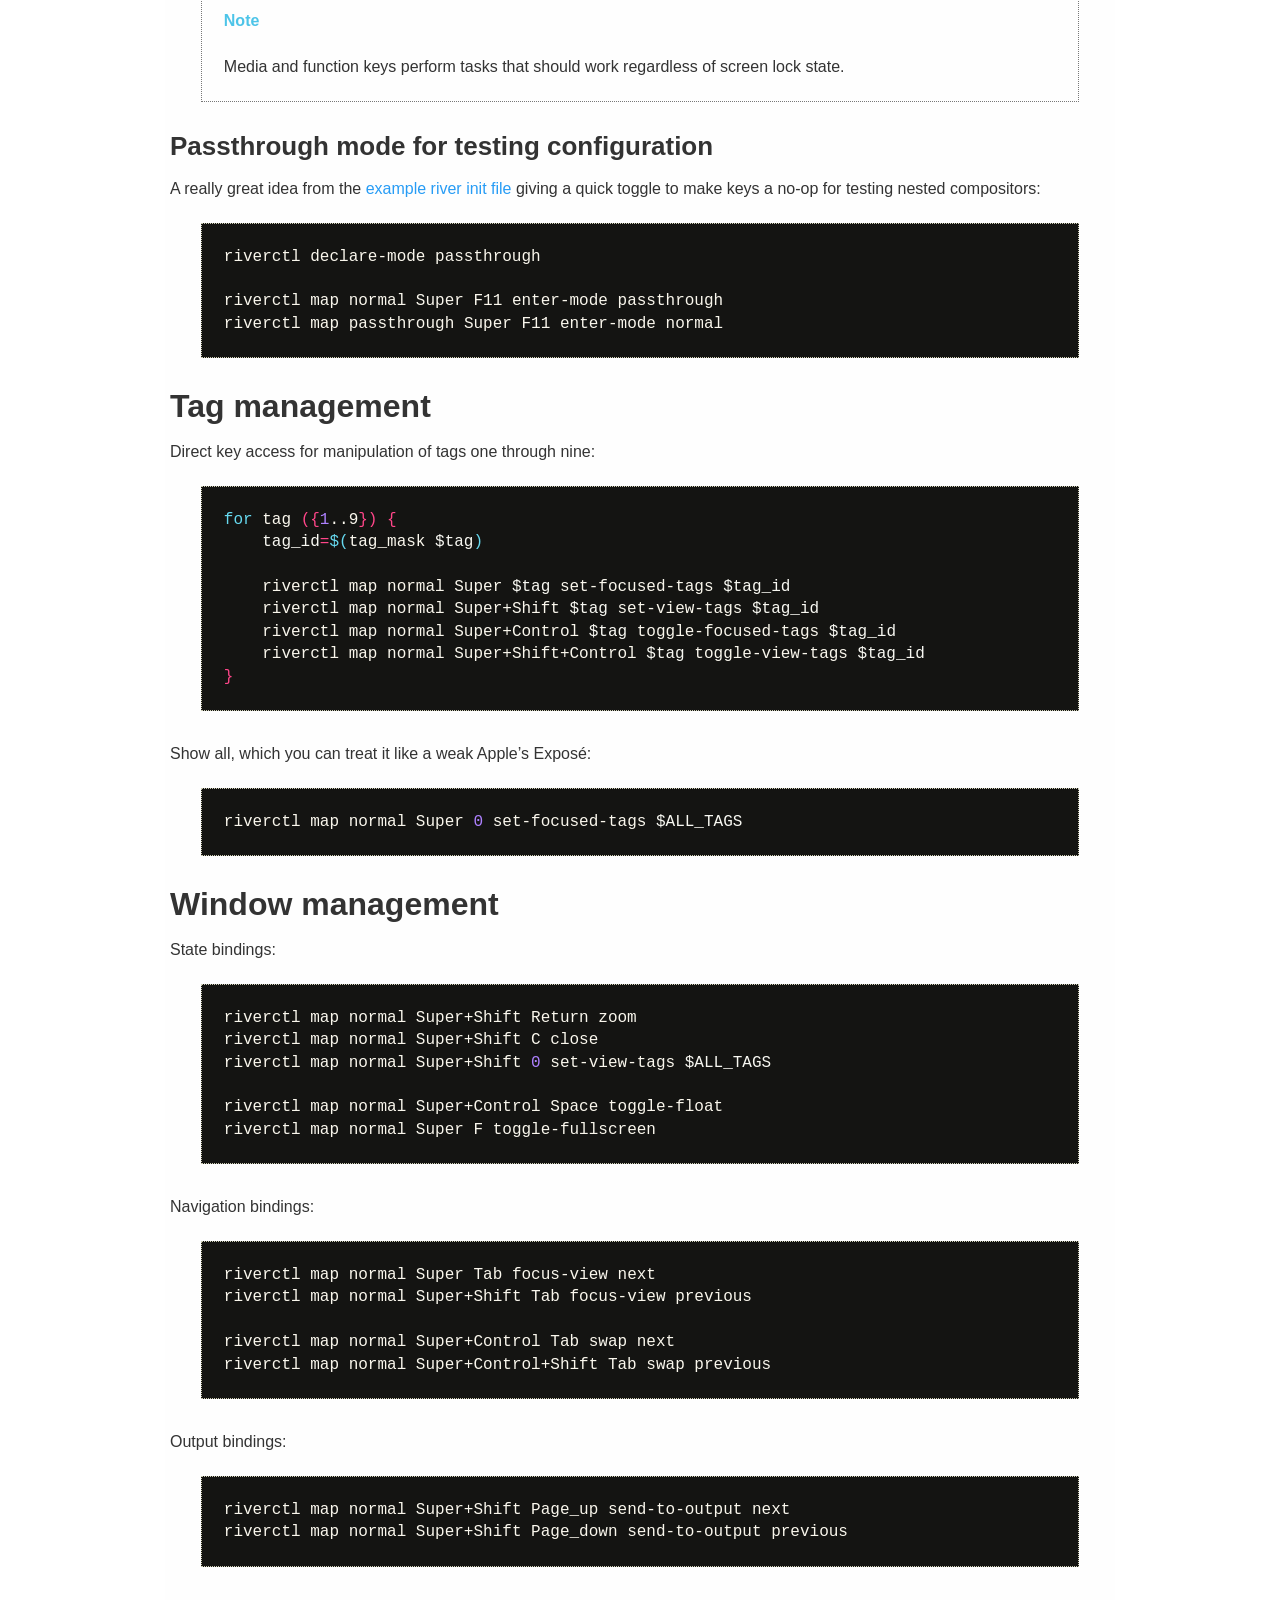
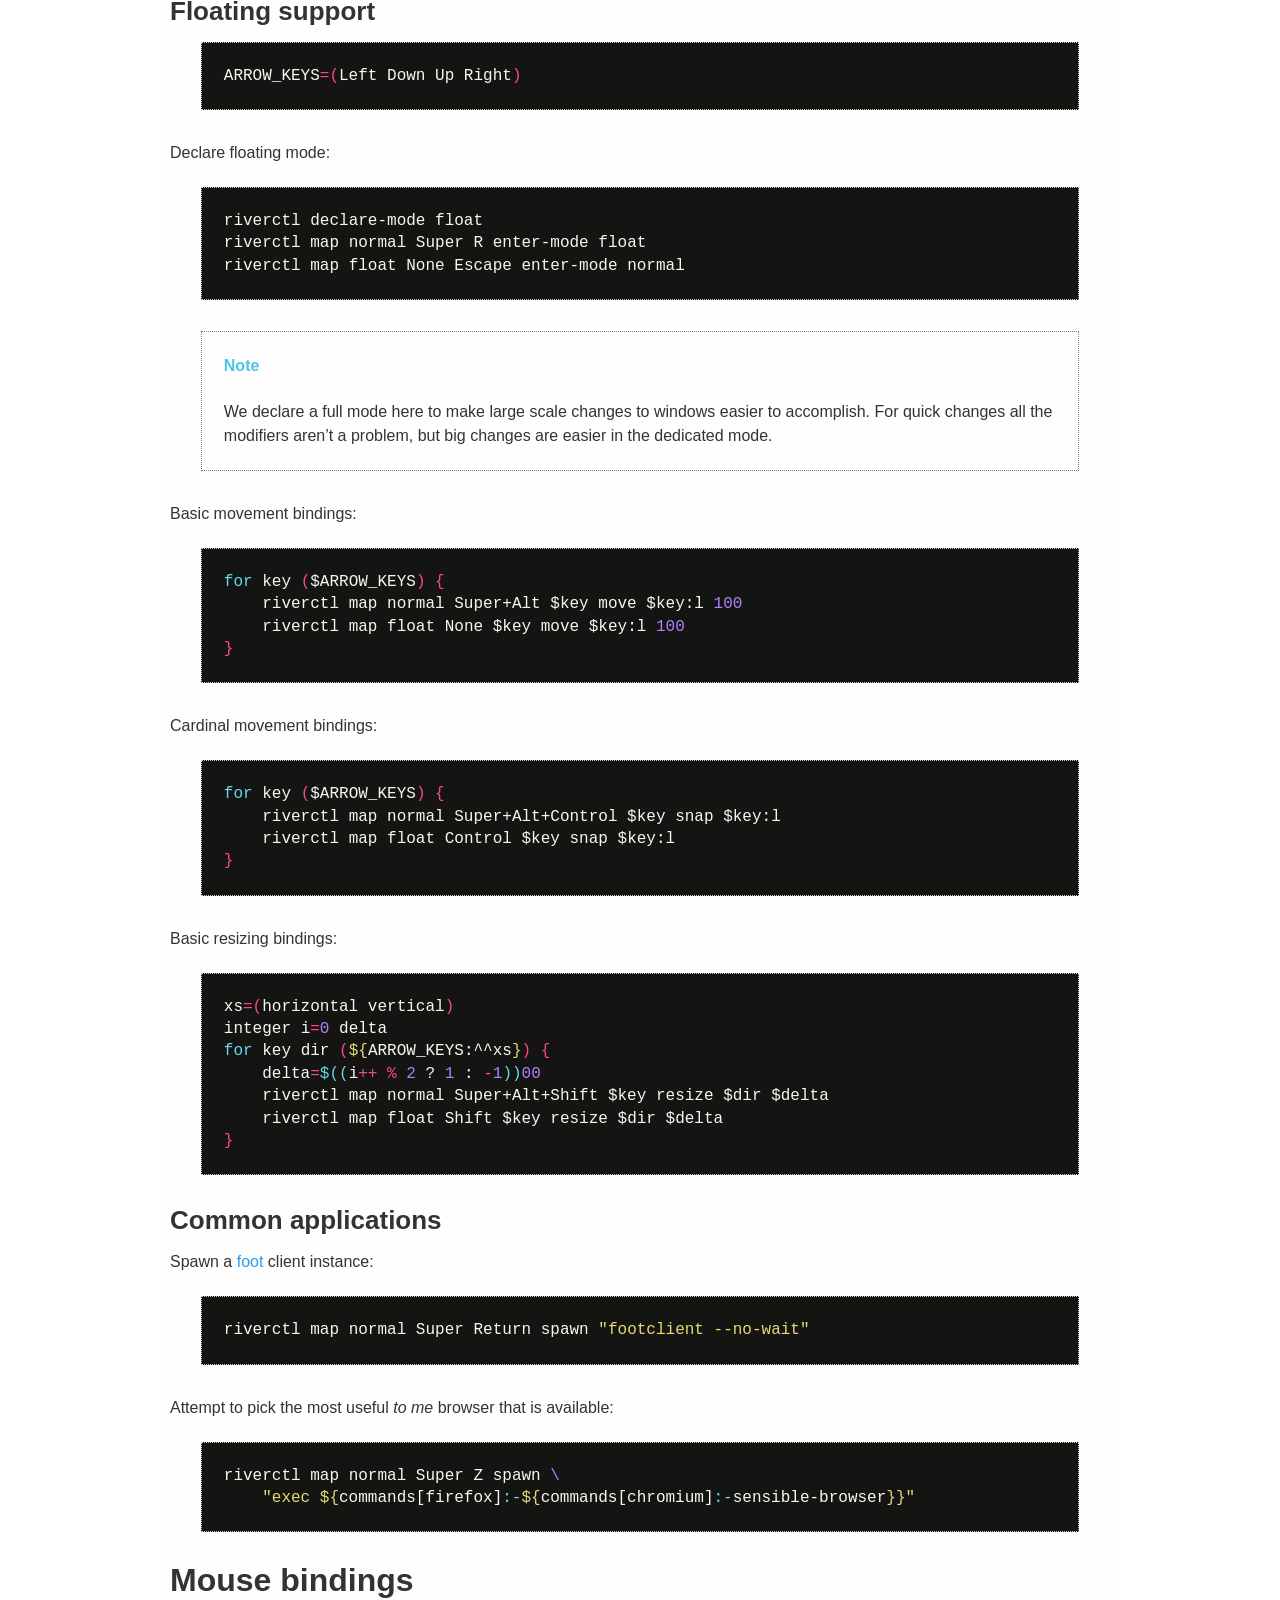
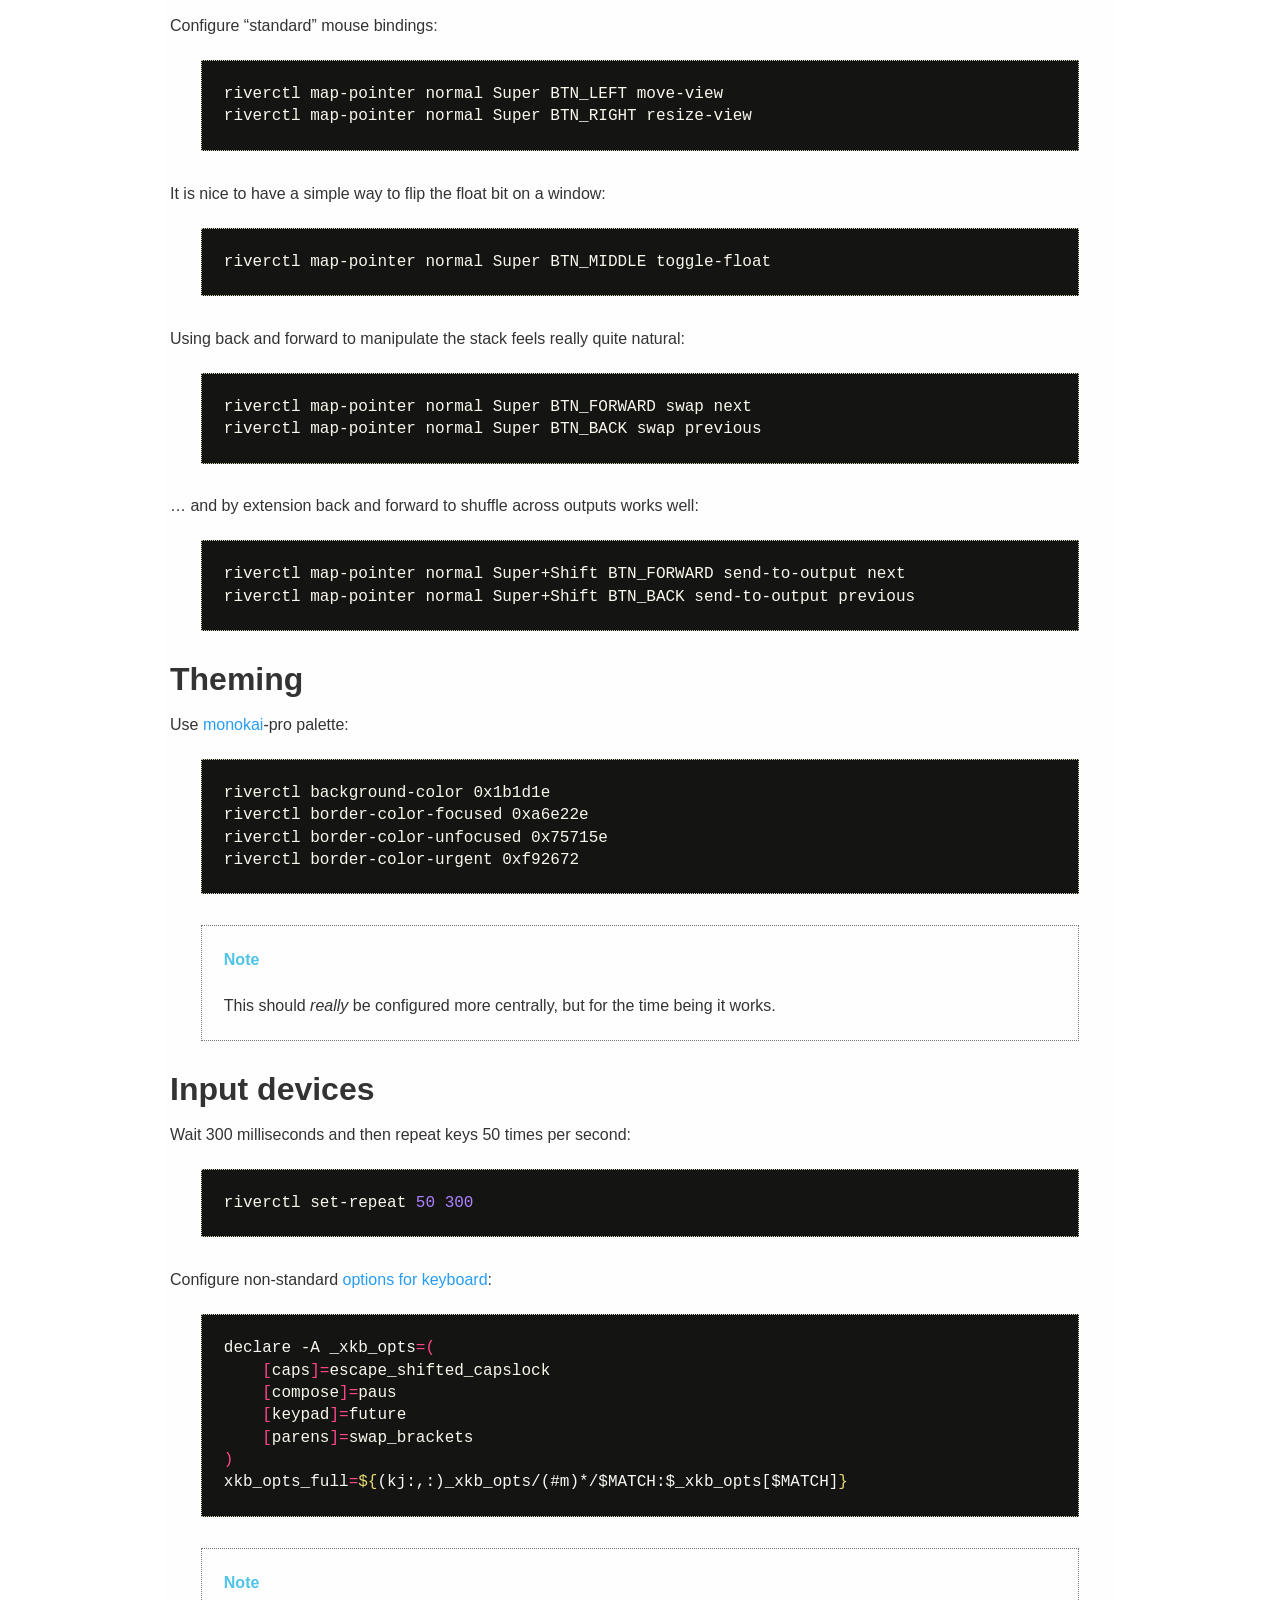
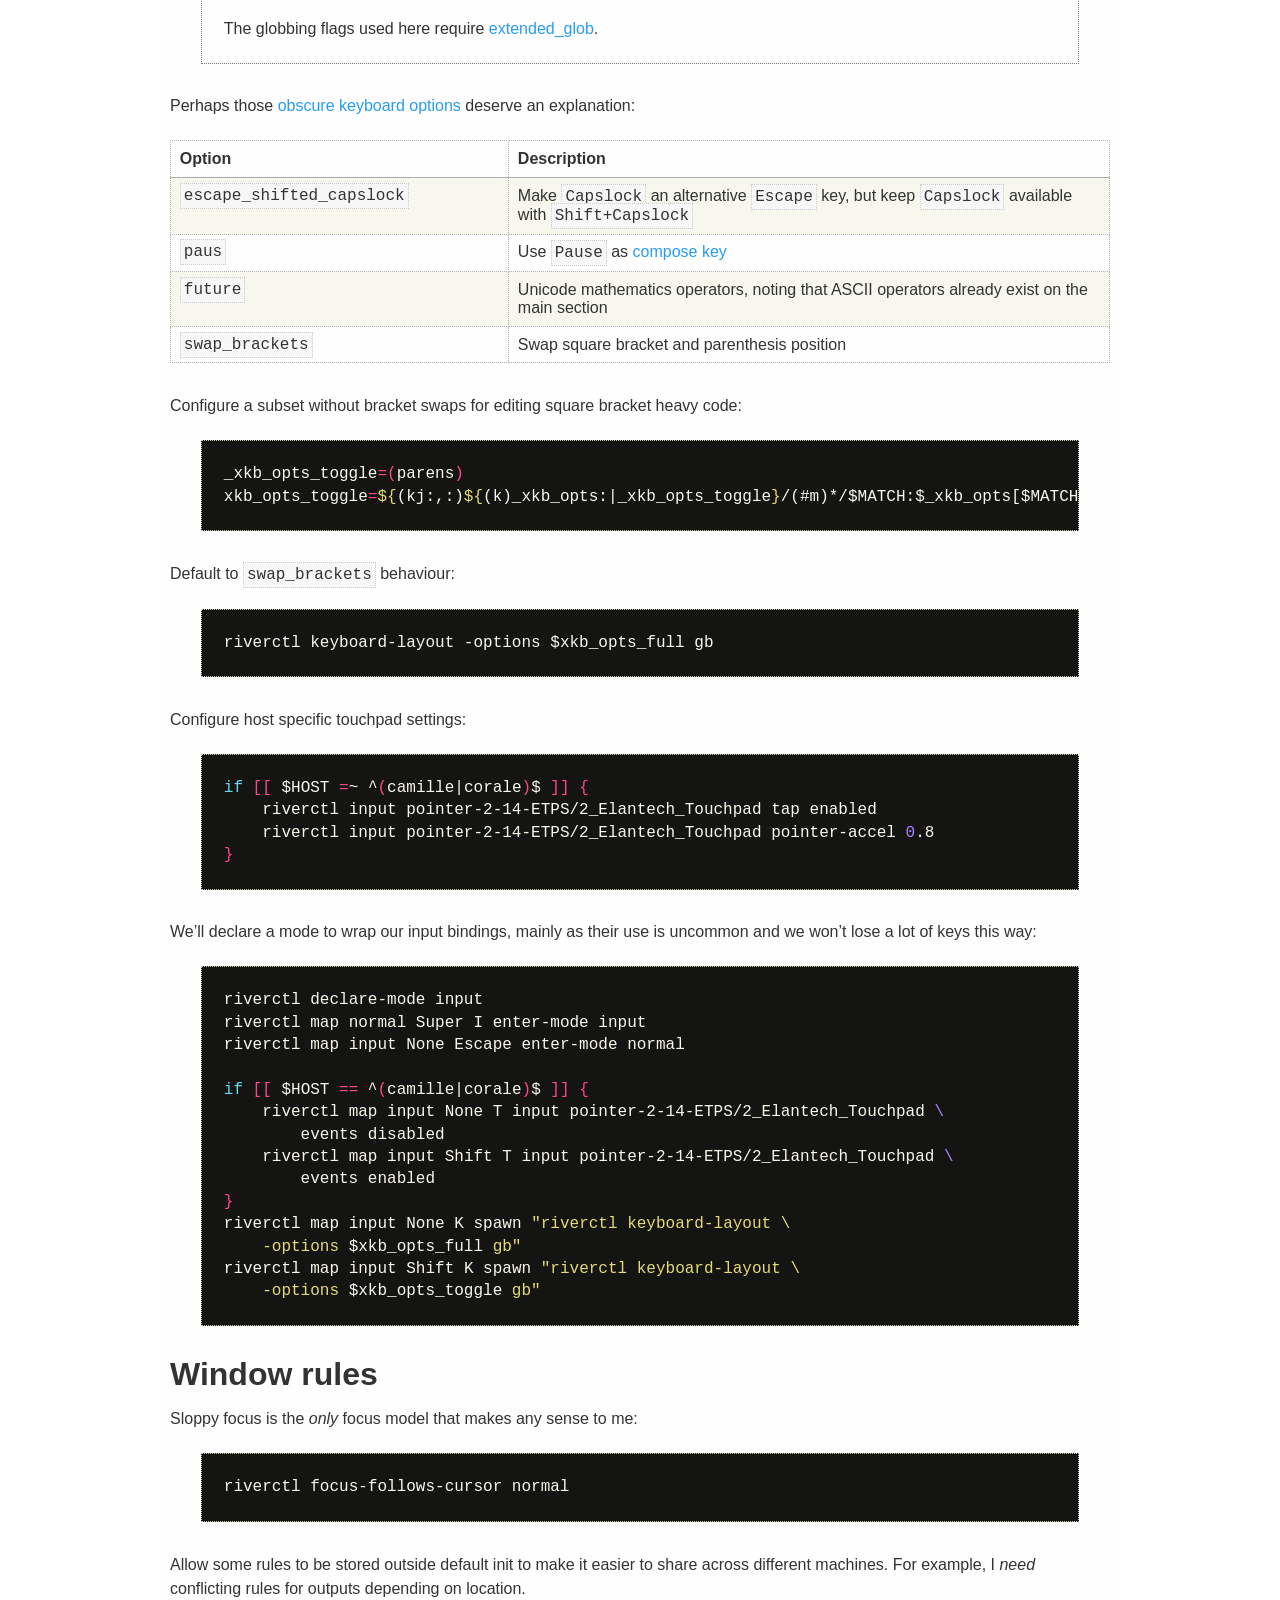
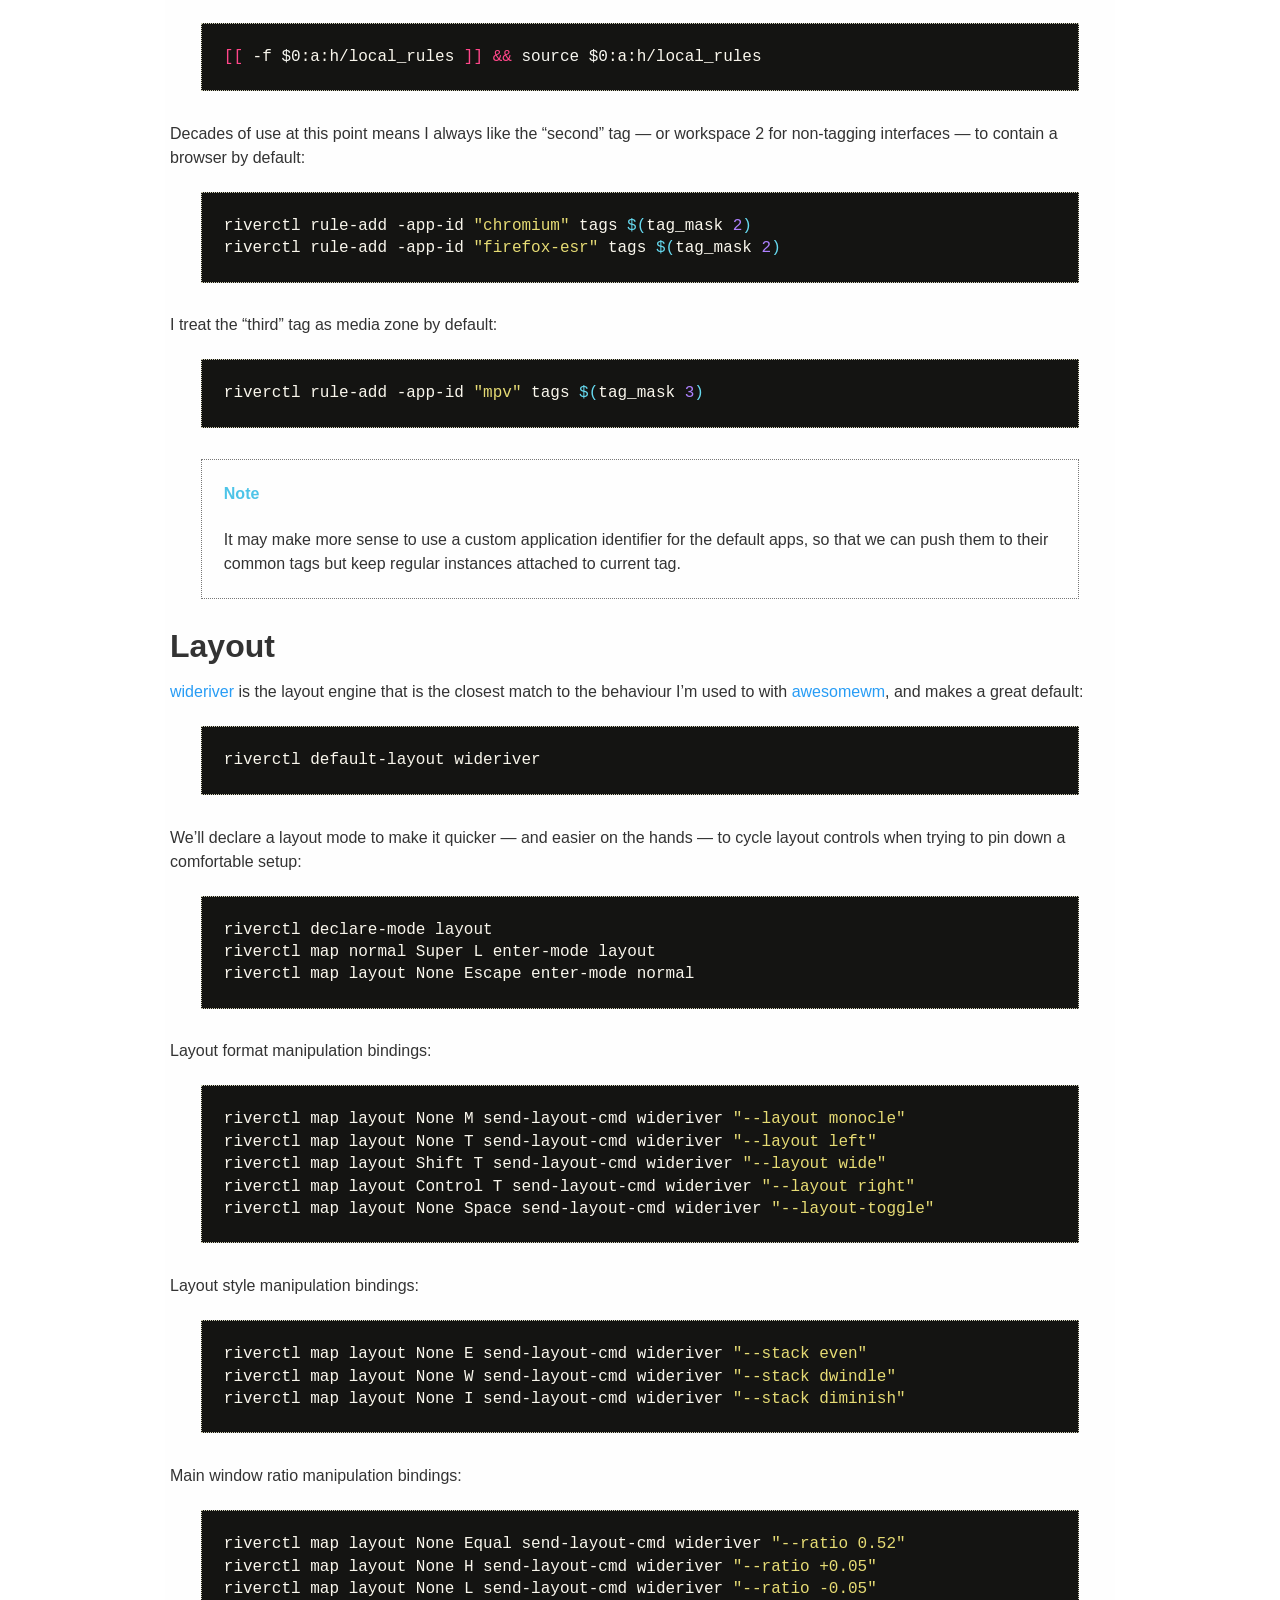
==== commit 871d0eae: "Regenerated on f275d47" ====
--- a/index.html
+++ b/index.html
@@ -245,8 +245,7 @@
 <h2>Configure environment</h2>
 <p>Configure environment variables used by <a class="reference external" href="https://freedesktop.org">freedesktop.org</a> specifications:</p>
 <pre class="code zsh literal-block">
-<span class="nv">XDG_SESSION_TYPE</span><span class="o">=</span>wayland<span class="w">
-</span><span class="nb">declare</span><span class="w"> </span>XDG_<span class="o">{</span>CURRENT,SESSION<span class="o">}</span><span class="nv">_DESKTOP</span><span class="o">=</span>river
+<span class="nb">export</span><span class="w"> </span><span class="nv">XDG_SESSION_TYPE</span><span class="o">=</span>wayland<span class="w"> </span>XDG_<span class="o">{</span>CURRENT,SESSION<span class="o">}</span><span class="nv">_DESKTOP</span><span class="o">=</span>river
 </pre>
 <div class="admonition warning">
 <p class="first admonition-title">Warning</p>
@@ -561,7 +560,7 @@
 </pre>
 <p>Configure host specific touchpad settings:</p>
 <pre class="code zsh literal-block">
-<span class="k">if</span><span class="w"> </span><span class="o">[[</span><span class="w"> </span><span class="nv">$HOST</span><span class="w"> </span><span class="o">==</span><span class="w"> </span>corale<span class="w"> </span><span class="o">]]</span><span class="w"> </span><span class="o">{</span><span class="w">
+<span class="k">if</span><span class="w"> </span><span class="o">[[</span><span class="w"> </span><span class="nv">$HOST</span><span class="w"> </span><span class="o">=</span>~<span class="w"> </span>^<span class="o">(</span>camille<span class="p">|</span>corale<span class="o">)</span>$<span class="w"> </span><span class="o">]]</span><span class="w"> </span><span class="o">{</span><span class="w">
     </span>riverctl<span class="w"> </span>input<span class="w"> </span>pointer-2-14-ETPS/2_Elantech_Touchpad<span class="w"> </span>tap<span class="w"> </span>enabled<span class="w">
     </span>riverctl<span class="w"> </span>input<span class="w"> </span>pointer-2-14-ETPS/2_Elantech_Touchpad<span class="w"> </span>pointer-accel<span class="w"> </span><span class="m">0</span>.8<span class="w">
 </span><span class="o">}</span>
@@ -573,7 +572,7 @@
 </span>riverctl<span class="w"> </span>map<span class="w"> </span>normal<span class="w"> </span>Super<span class="w"> </span>I<span class="w"> </span>enter-mode<span class="w"> </span>input<span class="w">
 </span>riverctl<span class="w"> </span>map<span class="w"> </span>input<span class="w"> </span>None<span class="w"> </span>Escape<span class="w"> </span>enter-mode<span class="w"> </span>normal<span class="w">
 
-</span><span class="k">if</span><span class="w"> </span><span class="o">[[</span><span class="w"> </span><span class="nv">$HOST</span><span class="w"> </span><span class="o">==</span><span class="w"> </span>corale<span class="w"> </span><span class="o">]]</span><span class="w"> </span><span class="o">{</span><span class="w">
+</span><span class="k">if</span><span class="w"> </span><span class="o">[[</span><span class="w"> </span><span class="nv">$HOST</span><span class="w"> </span><span class="o">==</span><span class="w"> </span>^<span class="o">(</span>camille<span class="p">|</span>corale<span class="o">)</span>$<span class="w"> </span><span class="o">]]</span><span class="w"> </span><span class="o">{</span><span class="w">
     </span>riverctl<span class="w"> </span>map<span class="w"> </span>input<span class="w"> </span>None<span class="w"> </span>T<span class="w"> </span>input<span class="w"> </span>pointer-2-14-ETPS/2_Elantech_Touchpad<span class="w"> </span><span class="se">\
 </span><span class="w">        </span>events<span class="w"> </span>disabled<span class="w">
     </span>riverctl<span class="w"> </span>map<span class="w"> </span>input<span class="w"> </span>Shift<span class="w"> </span>T<span class="w"> </span>input<span class="w"> </span>pointer-2-14-ETPS/2_Elantech_Touchpad<span class="w"> </span><span class="se">\
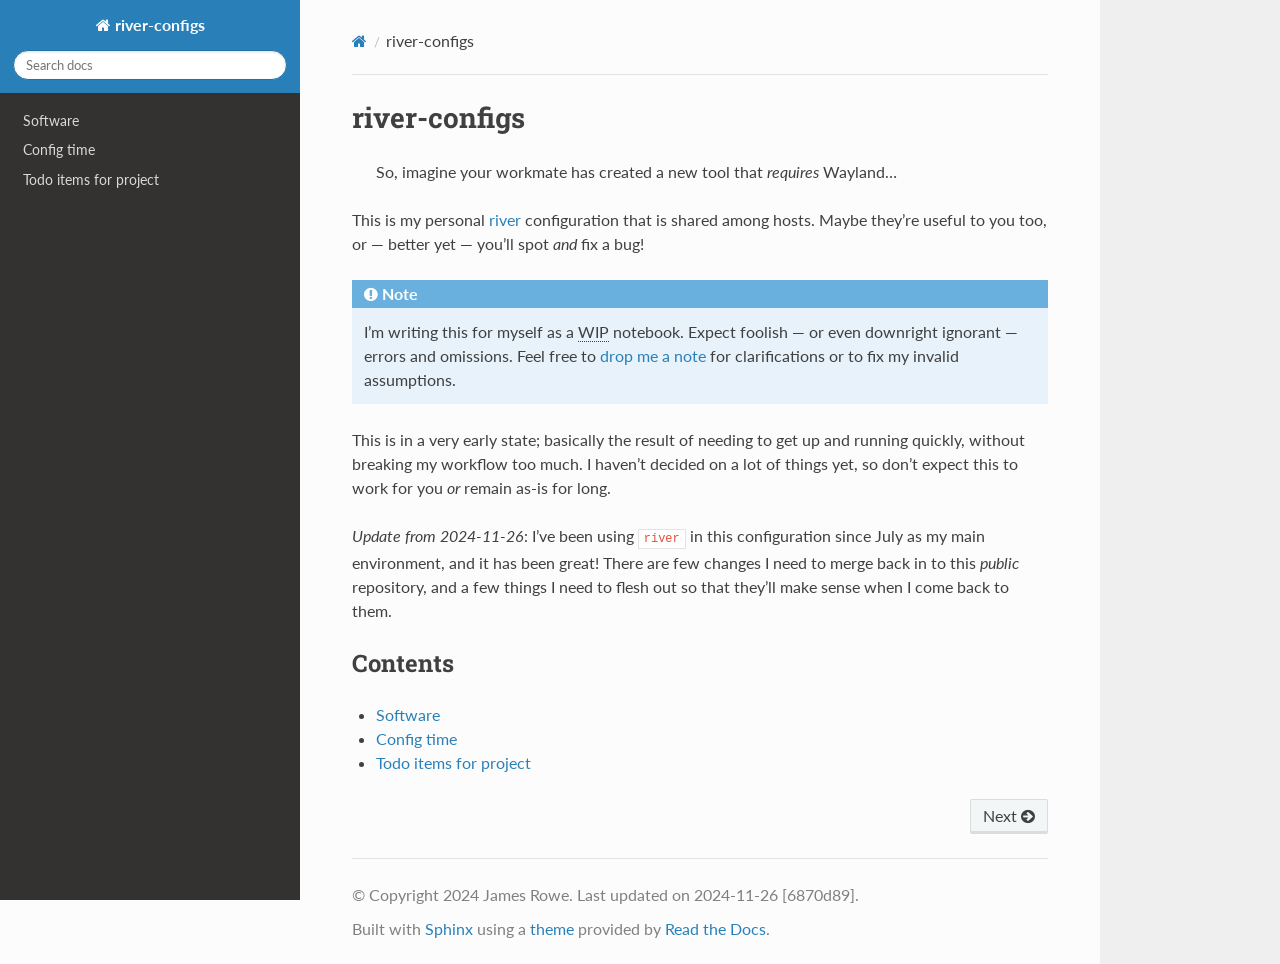
==== commit 0a21b496: "Regenerated on 6870d89" ====
--- a/index.html
+++ b/index.html
@@ -1,717 +1,135 @@
-<?xml version="1.0" encoding="utf-8"?>
-<!DOCTYPE html PUBLIC "-//W3C//DTD XHTML 1.0 Transitional//EN" "http://www.w3.org/TR/xhtml1/DTD/xhtml1-transitional.dtd">
-<html xmlns="http://www.w3.org/1999/xhtml" xml:lang="en" lang="en">
+<!DOCTYPE html>
+<html class="writer-html5" lang="en" data-content_root="./">
 <head>
-<meta http-equiv="Content-Type" content="text/html; charset=utf-8" />
-<meta name="generator" content="Docutils 0.20.1: https://docutils.sourceforge.io/" />
-<title>river-configs</title>
-<link rel="stylesheet" href="css/rhythm.css" type="text/css" />
-<link rel="stylesheet" href="css/monokai.css" type="text/css" />
+  <meta charset="utf-8" /><meta name="viewport" content="width=device-width, initial-scale=1" />
+
+  <meta name="viewport" content="width=device-width, initial-scale=1.0" />
+  <title>river-configs &mdash; river-configs 2024-11-26 [6870d89] documentation</title>
+      <link rel="stylesheet" type="text/css" href="_static/pygments.css?v=80d5e7a1" />
+      <link rel="stylesheet" type="text/css" href="_static/css/theme.css?v=86f27845" />
+
+  
+  
+        <script src="_static/documentation_options.js?v=3ae45991"></script>
+        <script src="_static/doctools.js?v=888ff710"></script>
+        <script src="_static/sphinx_highlight.js?v=dc90522c"></script>
+    <script src="_static/js/theme.js"></script>
+    <link rel="index" title="Index" href="genindex.html" />
+    <link rel="search" title="Search" href="search.html" />
+    <link rel="next" title="Software" href="software.html" /> 
 </head>
-<body>
-<div class="document" id="river-configs">
-<h1 class="title">river-configs</h1>
 
+<body class="wy-body-for-nav"> 
+  <div class="wy-grid-for-nav">
+    <nav data-toggle="wy-nav-shift" class="wy-nav-side">
+      <div class="wy-side-scroll">
+        <div class="wy-side-nav-search" >
+
+          
+          
+          <a href="#" class="icon icon-home">
+            river-configs
+          </a>
+<div role="search">
+  <form id="rtd-search-form" class="wy-form" action="search.html" method="get">
+    <input type="text" name="q" placeholder="Search docs" aria-label="Search docs" />
+    <input type="hidden" name="check_keywords" value="yes" />
+    <input type="hidden" name="area" value="default" />
+  </form>
+</div>
+        </div><div class="wy-menu wy-menu-vertical" data-spy="affix" role="navigation" aria-label="Navigation menu">
+              <ul>
+<li class="toctree-l1"><a class="reference internal" href="software.html">Software</a></li>
+<li class="toctree-l1"><a class="reference internal" href="init.html">Config time</a></li>
+<li class="toctree-l1"><a class="reference internal" href="todo.html">Todo items for project</a></li>
+</ul>
+
+        </div>
+      </div>
+    </nav>
+
+    <section data-toggle="wy-nav-shift" class="wy-nav-content-wrap"><nav class="wy-nav-top" aria-label="Mobile navigation menu" >
+          <i data-toggle="wy-nav-top" class="fa fa-bars"></i>
+          <a href="#">river-configs</a>
+      </nav>
+
+      <div class="wy-nav-content">
+        <div class="rst-content">
+          <div role="navigation" aria-label="Page navigation">
+  <ul class="wy-breadcrumbs">
+      <li><a href="#" class="icon icon-home" aria-label="Home"></a></li>
+      <li class="breadcrumb-item active">river-configs</li>
+      <li class="wy-breadcrumbs-aside">
+      </li>
+  </ul>
+  <hr/>
+</div>
+          <div role="main" class="document" itemscope="itemscope" itemtype="http://schema.org/Article">
+           <div itemprop="articleBody">
+             
+  <section id="river-configs">
+<h1>river-configs<a class="headerlink" href="#river-configs" title="Link to this heading">¶</a></h1>
 <blockquote class="epigraph">
-So, imagine your workmate has created a new tool that <em>requires</em> Wayland…</blockquote>
+<div><p>So, imagine your workmate has created a new tool that <em>requires</em> Wayland…</p>
+</div></blockquote>
 <p>This is my personal <a class="reference external" href="https://codeberg.org/river/river">river</a> configuration that is shared among hosts.  Maybe
 they’re useful to you too, or — better yet — you’ll spot <em>and</em> fix a bug!</p>
 <div class="admonition note">
-<p class="first admonition-title">Note</p>
-<p class="last">I’m writing this for myself as a <abbr title="Work In Progress">WIP</abbr> notebook.  Expect foolish — or even
-downright ignorant — errors and omissions.  Feel free to <a class="reference external" href="mailto:jnrowe&#64;gmail.com">drop me a note</a>
+<p class="admonition-title">Note</p>
+<p>I’m writing this for myself as a <abbr title="Work In Progress">WIP</abbr> notebook.  Expect foolish — or even
+downright ignorant — errors and omissions.  Feel free to <a class="reference external" href="mailto:jnrowe&#37;&#52;&#48;gmail&#46;com">drop me a note</a>
 for clarifications or to fix my invalid assumptions.</p>
 </div>
 <p>This is in a very early state; basically the result of needing to get up and
 running quickly, without breaking my workflow too much.  I haven’t decided on a
 lot of things yet, so don’t expect this to work for you <em>or</em> remain as-is for
 long.</p>
-<div class="section" id="software">
-<h1>Software</h1>
-<div class="section" id="river-replacing-awesomewm-dwm">
-<h2><tt class="docutils literal">river</tt> (replacing <tt class="docutils literal">awesomewm</tt>/<tt class="docutils literal">dwm</tt>)</h2>
-<p><tt class="docutils literal">river</tt> is definitely the only choice I’m comfortable with right now.  The
-other tiling managers are either a little raw(<a class="reference external" href="https://codeberg.org/dwl/dwl.git">dwl</a>) or very weak(<a class="reference external" href="https://github.com/swaywm/sway/">sway</a>).  If the
-setup changes it will be toward <tt class="docutils literal">dwl</tt> or something that more closely resembles
-<a class="reference external" href="https://awesomewm.org/">awesomewm</a>.</p>
-<p>What I want:</p>
-<table border="1" class="docutils">
-<colgroup>
-<col width="9%" />
-<col width="91%" />
-</colgroup>
-<thead valign="bottom">
-<tr><th class="head">Feature</th>
-<th class="head">Reason</th>
-</tr>
-</thead>
-<tbody valign="top">
-<tr><td>tags</td>
-<td>Workspaces are an anaemic stub of a feature when you’re used to tags</td>
-</tr>
-<tr><td>dynamic</td>
-<td>If I wanted to manage windows by hand I wouldn’t use a tiling manager</td>
-</tr>
-<tr><td>layouts</td>
-<td>Some tags should be tiled in fancy patterns, some should be monocle</td>
-</tr>
-<tr><td>…</td>
-<td>&lt;things I depend on but haven’t noticed yet&gt;</td>
-</tr>
-</tbody>
-</table>
-<p><a class="reference external" href="https://github.com/alex-courtis/wideriver">wideriver</a> is a great layout engine, providing the main layouts I rely on.
-I may well end up changing to one of the scriptable replacements at some point
-though, both <a class="reference external" href="https://github.com/MaxVerevkin/river-luatile">river-luatile</a> and <a class="reference external" href="https://git.sr.ht/~leon_plickat/riverguile">riverguile</a> look enticing.</p>
-<p>The main thing I’m missing right now is per-tag default layouts, but you can
-work around that by issuing a heap of commands at startup(before any views are
-created to prevent flicker).</p>
-<div class="section" id="other-candidates">
-<h3>Other candidates</h3>
-<p><tt class="docutils literal">dwl</tt> is close to perfect as a <a class="reference external" href="http://dwm.suckless.org/">dwm</a> replacement, but there a few rough edges
-that need ironing out.  I’d recommend it to others who want a <tt class="docutils literal">dwm</tt>
-experience.</p>
-<p><tt class="docutils literal">sway</tt> is popular with lots of support, but fails on every count for me.  Its
-workspace implementation is ferociously under-featured.  Its layout splitting
-feels like a chore.  Custom layouts require endless scripting after making
-everything float.  Even seemingly simple things like window switching across
-branches tends toward drudgery requiring heaps of code, you’ll even need to
-implement locking to make sure keys aren’t swallowed if you execute commands
-quickly.</p>
-<p><a class="reference external" href="https://wayfire.org/">wayfire</a> is very visually attractive and offers some basic tiling support.  If
-you’re comfortable with <tt class="docutils literal">sway</tt> then it is probably an excellent choice for a
-more visually appealing desktop.  I do plan to keep an eye on it to see whether
-tiling extension becomes more featureful.</p>
-<p><a class="reference external" href="https://github.com/inclement/vivarium">vivarium</a> feels very promising.  It features most of the layouts I’ve become
-accustomed to, but its stability wasn’t great for me.</p>
+<p><em>Update from 2024-11-26</em>: I’ve been using <code class="docutils literal notranslate"><span class="pre">river</span></code> in this configuration since
+July as my main environment, and it has been great!  There are few changes I
+need to merge back in to this <em>public</em> repository, and a few things I need to
+flesh out so that they’ll make sense when I come back to them.</p>
+<section id="contents">
+<h2>Contents<a class="headerlink" href="#contents" title="Link to this heading">¶</a></h2>
+<div class="toctree-wrapper compound">
+<ul>
+<li class="toctree-l1"><a class="reference internal" href="software.html">Software</a></li>
+<li class="toctree-l1"><a class="reference internal" href="init.html">Config time</a></li>
+<li class="toctree-l1"><a class="reference internal" href="todo.html">Todo items for project</a></li>
+</ul>
 </div>
-</div>
-<div class="section" id="foot-replacing-alacritty">
-<h2><tt class="docutils literal">foot</tt> (replacing <tt class="docutils literal">alacritty</tt>)</h2>
-<p><a class="reference external" href="https://codeberg.org/dnkl/foot">foot</a> is amazing.  If I’d known it was available before it may have been the
-catalyst for me to move to Wayland before now.  Something <em>unimaginably amazing</em>
-would have to arrive for this not to be the choice going forward.</p>
-<p>I do miss ligatures, but not as much as I miss the clever prompt navigation or
-output control when using other terminals.  Using a ligature supporting <a class="reference external" href="https://neovim.io/">neovim</a>
-frontend <em>might</em> be a reasonable compromise, as I only make significant use of
-ligatures in editing sessions.</p>
-</div>
-<div class="section" id="sandbar-replacing-built-in-awesomewm-dwm-functionality">
-<h2><tt class="docutils literal">sandbar</tt> (replacing built-in <tt class="docutils literal">awesomewm</tt>/<tt class="docutils literal">dwm</tt> functionality)</h2>
-<p><a class="reference external" href="https://github.com/kolunmi/sandbar">sandbar</a> does pretty much exactly what I want from a bar.  I’m going to miss how
-integrated the <tt class="docutils literal">wibox</tt> is in <tt class="docutils literal">awesomewm</tt>, but I’m comfortable enough making
-the widgets I <em>really</em> care about work with <tt class="docutils literal">sandbar</tt>.</p>
-</div>
-<div class="section" id="wob-replacing-dzen2">
-<h2><tt class="docutils literal">wob</tt> (replacing <tt class="docutils literal">dzen2</tt>)</h2>
-<p><a class="reference external" href="https://github.com/francma/wob">wob</a> is simple little progress bar tool, that can replace a fair chunk of my
-<a class="reference external" href="https://github.com/robm/dzen">dzen2</a> usage.  It isn’t featureful enough <em>by design</em> to be a full replacement,
-but it remains to be seen how much I’ll miss the hover popups or context hints
-that come with accompanying text.</p>
-</div>
-</div>
-<div class="section" id="config-time">
-<h1>Config time</h1>
-<div class="admonition note">
-<p class="first admonition-title">Note</p>
-<p class="last">If you’re viewing this on GitHub, then the <a class="reference external" href="https://jnrowe.github.io/river-configs/">generated HTML</a> will be a
-better experience.</p>
-</div>
-<p>My configuration is created by extracting the code blocks from within this file.
-It sounds <em>far</em> more complex than it needs to be, but it fits in to an elaborate
-<a class="reference external" href="https://ninja-build.org/">ninja</a> configuration that I use to generate my home directories. The advantage
-<em>to me</em> is that I can mix-and-match software versions on different machines, but
-it also means that the repository structure for individual configurations looks
-overcomplicated from the outside.</p>
-<div class="admonition tip">
-<p class="first admonition-title">Tip</p>
-<p class="last">The output from <tt class="docutils literal">tools/rst2zsh</tt> includes comment markers that can be used
-to navigate back to the source in this file.  For example, in <a class="reference external" href="https://www.vim.org/">vim</a> calling
-<tt class="docutils literal">gF</tt> will jump to the section under the cursor.</p>
-</div>
-<div class="section" id="software-versions">
-<h2>Software versions</h2>
-<table border="1" class="docutils">
-<colgroup>
-<col width="29%" />
-<col width="71%" />
-</colgroup>
-<thead valign="bottom">
-<tr><th class="head">Package</th>
-<th class="head">Version</th>
-</tr>
-</thead>
-<tbody valign="top">
-<tr><td><a class="reference external" href="https://codeberg.org/dnkl/foot">foot</a></td>
-<td>1.17.2</td>
-</tr>
-<tr><td><a class="reference external" href="https://codeberg.org/river/river">river</a></td>
-<td>v0.3.0-39-gccd676e <a class="footnote-reference" href="#s1" id="footnote-reference-1">[1]</a></td>
-</tr>
-<tr><td><a class="reference external" href="https://github.com/kolunmi/sandbar">sandbar</a></td>
-<td>v0.1-13-gaa3f203 <a class="footnote-reference" href="#s2" id="footnote-reference-2">[2]</a></td>
-</tr>
-<tr><td><a class="reference external" href="https://github.com/swaywm/swaybg">swaybg</a></td>
-<td>1.1.1</td>
-</tr>
-<tr><td><a class="reference external" href="https://github.com/swaywm/swayidle">swayidle</a></td>
-<td>1.8.0</td>
-</tr>
-<tr><td><a class="reference external" href="https://github.com/alex-courtis/wideriver">wideriver</a></td>
-<td>1.2.0-2-g6a11a25 <a class="footnote-reference" href="#s2" id="footnote-reference-3">[2]</a></td>
-</tr>
-<tr><td><a class="reference external" href="https://github.com/francma/wob">wob</a></td>
-<td>0.14.2</td>
-</tr>
-</tbody>
-</table>
-<div class="admonition note">
-<p class="first admonition-title">Note</p>
-<p class="last">These are the base versions from upstream, there may be local additions
-exposed in the installation packages.  However, they will <em>not</em> introduce
-breaking changes.</p>
-</div>
-</div>
-<div class="section" id="general-setup">
-<h2>General setup</h2>
-<p>We’re going to use <a class="reference external" href="https://www.zsh.org/">zsh</a> as it is <em>always</em> available on any system I use:</p>
-<pre class="code zsh literal-block">
-<span class="ch">#! /bin/zsh -x</span>
-</pre>
-<div class="admonition note">
-<p class="first admonition-title">Note</p>
-<p class="last">We set <tt class="docutils literal"><span class="pre">-x</span></tt> here because it is gives us a lazy logging mechanism to catch
-and report errors at practically zero cost.  In the initial run output will
-end up in river’s log, and in subsequent runs it will be in the executing
-terminal.</p>
-</div>
-<p>We’ll want stricter defaults out of the box:</p>
-<pre class="code zsh literal-block">
-setopt<span class="w"> </span>err_exit<span class="w"> </span>no_unset<span class="w"> </span>warn_create_global
-</pre>
-<p id="extended-glob">… along with extended globs for better matching support:</p>
-<pre class="code zsh literal-block">
-setopt<span class="w"> </span>extended_glob
-</pre>
-<p id="add-zsh-hook"><tt class="docutils literal">autoload</tt> functions we’ll need later:</p>
-<pre class="code zsh literal-block">
-autoload<span class="w"> </span>-Uz<span class="w"> </span>add-zsh-hook
-</pre>
-</div>
-<div class="section" id="utility-functions">
-<h2>Utility functions</h2>
-<p>Fetch socket path for <a class="reference external" href="https://systemd.io">systemd</a> <tt class="docutils literal">.socket</tt> units:</p>
-<pre class="code zsh literal-block">
-find_socket<span class="o">()</span><span class="w"> </span><span class="o">{</span><span class="w">
-    </span>systemctl<span class="w"> </span>--user<span class="w"> </span>show<span class="w"> </span><span class="nv">$1</span>&#64;<span class="nv">$WAYLAND_DISPLAY</span>.socket<span class="w"> </span>--property<span class="o">=</span>Listen<span class="w"> </span><span class="p">|</span><span class="w">
-        </span>sed<span class="w"> </span><span class="s1">'s,.*=\(.*\) .*,\1,'</span><span class="w">
-</span><span class="o">}</span>
-</pre>
-<p id="progress-bar-within-this-file">Populate a <a class="reference external" href="https://github.com/francma/wob">wob</a> progress bar, if possible, as we move through the <tt class="docutils literal">init</tt>
-file:</p>
-<pre class="code zsh literal-block">
-<span class="nv">LINES</span><span class="o">=</span><span class="si">${#${</span><span class="p">(&#64;f)</span><span class="s2">&quot;</span><span class="k">$(</span>&lt;<span class="w"> </span><span class="nv">$0</span><span class="k">)</span><span class="s2">&quot;</span><span class="si">}}</span><span class="w">
-</span>_progress<span class="o">()</span><span class="w"> </span><span class="o">{</span><span class="w">
-    </span>setopt<span class="w"> </span>local_options<span class="w"> </span>no_xtrace<span class="w">
-    </span><span class="o">[[</span><span class="w"> </span>-z<span class="w"> </span><span class="si">${</span><span class="nv">wob_pipe</span><span class="k">:-</span><span class="si">}</span><span class="w"> </span><span class="o">]]</span><span class="w"> </span><span class="o">&amp;&amp;</span><span class="w"> </span><span class="k">return</span><span class="w">
-    </span>float<span class="w"> </span><span class="nv">line</span><span class="o">=</span><span class="si">${</span><span class="nv">funcfiletrace</span><span class="p">[1]##*:</span><span class="si">}</span><span class="w">
-    </span>integer<span class="w"> </span><span class="nv">pcnt</span><span class="o">=</span><span class="k">$((</span><span class="o">(</span><span class="nv">line</span><span class="w"> </span><span class="o">-</span><span class="w"> </span><span class="m">1</span><span class="o">)</span><span class="w"> </span><span class="o">/</span><span class="w"> </span><span class="nv">LINES</span><span class="w"> </span><span class="o">*</span><span class="w"> </span><span class="m">100</span><span class="k">))</span><span class="w">
-    </span><span class="nb">echo</span><span class="w"> </span><span class="nv">$pcnt</span><span class="w"> </span>&gt;&gt;<span class="nv">$wob_pipe</span><span class="w">
-</span><span class="o">}</span><span class="w">
-</span>add-zsh-hook<span class="w"> </span>preexec<span class="w"> </span>_progress
-</pre>
-<p>While startup is fast enough that a progress marker isn’t necessary, I find it
-quite useful as a smoketest that quickly highlights an error in the
-configuration if the progress bar doesn’t reach the end.  Also, I’ll be honest,
-it felt like a fun hack.</p>
-<div class="admonition note">
-<p class="first admonition-title">Note</p>
-<p class="last">This doesn’t strictly require <a class="reference internal" href="#add-zsh-hook">add_zsh_hook</a>, but I prefer the interface
-offered by it over simply setting the hook by hand.</p>
-</div>
-<p>Calculate a tag mask given a list of tags:</p>
-<pre class="code zsh literal-block">
-tag_mask<span class="o">()</span><span class="w"> </span><span class="o">{</span><span class="w">
-    </span>integer<span class="w"> </span>r<span class="w"> </span>n<span class="w">
-    </span><span class="k">for</span><span class="w"> </span>n<span class="w"> </span><span class="o">(</span><span class="nv">$&#64;</span><span class="o">)</span><span class="w"> </span><span class="o">{</span><span class="w">
-        </span><span class="nv">r</span><span class="o">+=</span><span class="k">$((</span><span class="m">1</span><span class="w"> </span><span class="o">&lt;&lt;</span><span class="w"> </span><span class="o">(</span><span class="nv">n</span><span class="o">-</span><span class="m">1</span><span class="k">))</span><span class="o">)</span><span class="w">
-    </span><span class="o">}</span><span class="w">
-    </span><span class="nb">echo</span><span class="w"> </span><span class="nv">$r</span><span class="w">
-</span><span class="o">}</span><span class="w">
-</span><span class="nv">ALL_TAGS</span><span class="o">=</span><span class="k">$(</span>tag_mask<span class="w"> </span><span class="o">{</span><span class="m">1</span>..32<span class="o">}</span><span class="k">)</span>
-</pre>
-</div>
-<div class="section" id="configure-environment">
-<h2>Configure environment</h2>
-<p>Configure environment variables used by <a class="reference external" href="https://freedesktop.org">freedesktop.org</a> specifications:</p>
-<pre class="code zsh literal-block">
-<span class="nb">export</span><span class="w"> </span><span class="nv">XDG_SESSION_TYPE</span><span class="o">=</span>wayland<span class="w"> </span>XDG_<span class="o">{</span>CURRENT,SESSION<span class="o">}</span><span class="nv">_DESKTOP</span><span class="o">=</span>river
-</pre>
-<div class="admonition warning">
-<p class="first admonition-title">Warning</p>
-<p class="last">It is important to be aware that <tt class="docutils literal">river</tt> is not a standard compliant value
-for <tt class="docutils literal">XDG_*_DESKTOP</tt>, but I’m already using it locally to trigger
-behaviour.  I’ll change it if a better option appears later.</p>
-</div>
-<p>Make important environment variables available to <a class="reference external" href="https://dbus.freedesktop.org/">dbus</a> and <tt class="docutils literal">systemd</tt> units:</p>
-<pre class="code zsh literal-block">
-<span class="nv">envvars</span><span class="o">=(</span><span class="w">
-    </span>PATH<span class="w">
-    </span>WAYLAND_DISPLAY<span class="w">
-    </span>XDG_SESSION_TYPE<span class="w">
-    </span>XDG_<span class="o">{</span>CURRENT,SESSION<span class="o">}</span>_DESKTOP<span class="w">
-</span><span class="o">)</span><span class="w">
-</span><span class="k">if</span><span class="w"> </span><span class="o">((</span><span class="w"> </span>$+commands<span class="o">[</span>dbus-update-activation-environment<span class="o">]</span><span class="w"> </span><span class="o">))</span><span class="w"> </span><span class="o">{</span><span class="w">
-    </span>dbus-update-activation-environment<span class="w"> </span>--systemd<span class="w"> </span><span class="nv">$envvars</span><span class="w">
-</span><span class="o">}</span><span class="w"> </span><span class="k">else</span><span class="w"> </span><span class="o">{</span><span class="w">
-    </span>systemctl<span class="w"> </span>--user<span class="w"> </span>import-environment<span class="w"> </span><span class="nv">$envvars</span><span class="w">
-</span><span class="o">}</span>
-</pre>
-</div>
-<div class="section" id="run-background-services">
-<h2>Run background services</h2>
-<p>I manage all my background services with a <a class="reference external" href="https://systemd.io">systemd</a> user session.  <tt class="docutils literal">systemd</tt>
-handles all the gory details of process supervision, so that — for example — you
-don’t need to implement your own hot reloading for your status script.</p>
-<p>The interesting thing to notice below is that I use instances keyed off of
-<tt class="docutils literal">WAYLAND_DISPLAY</tt> so that it is possible to run multiple sessions, which comes
-in handy for testing as you can simply start a new nested session.</p>
-<p>Start <a class="reference external" href="https://github.com/swaywm/swaybg">swaybg</a>:</p>
-<pre class="code zsh literal-block">
-systemctl<span class="w"> </span>--user<span class="w"> </span>start<span class="w"> </span>swaybg&#64;<span class="nv">$WAYLAND_DISPLAY</span>
-</pre>
-<p>Start <a class="reference external" href="https://codeberg.org/dnkl/foot">foot</a> server:</p>
-<pre class="code zsh literal-block">
-systemctl<span class="w"> </span>--user<span class="w"> </span>start<span class="w"> </span>foot-server&#64;<span class="nv">$WAYLAND_DISPLAY</span>.socket
-</pre>
-<p>Start <a class="reference external" href="https://github.com/kolunmi/sandbar">sandbar</a>:</p>
-<pre class="code zsh literal-block">
-systemctl<span class="w"> </span>--user<span class="w"> </span>start<span class="w"> </span>sandbar&#64;<span class="nv">$WAYLAND_DISPLAY</span>.socket<span class="w">
-</span><span class="nv">sandbar_pipe</span><span class="o">=</span><span class="k">$(</span>find_socket<span class="w"> </span>sandbar<span class="k">)</span><span class="w">
-</span>systemctl<span class="w"> </span>--user<span class="w"> </span>start<span class="w"> </span>sandbar_status&#64;<span class="nv">$WAYLAND_DISPLAY</span>
-</pre>
-<div class="admonition note">
-<p class="first admonition-title">Note</p>
-<p class="last">We fetch the <tt class="docutils literal">sandbar</tt> socket location so that we can issue commands to it
-from within this file.</p>
-</div>
-<p>Start <a class="reference external" href="https://github.com/swaywm/swayidle">swayidle</a>:</p>
-<pre class="code zsh literal-block">
-systemctl<span class="w"> </span>--user<span class="w"> </span>start<span class="w"> </span>swayidle&#64;<span class="nv">$WAYLAND_DISPLAY</span>
-</pre>
-<p>Start <a class="reference external" href="https://github.com/alex-courtis/wideriver">wideriver</a>:</p>
-<pre class="code zsh literal-block">
-systemctl<span class="w"> </span>--user<span class="w"> </span>start<span class="w"> </span>wideriver&#64;<span class="nv">$WAYLAND_DISPLAY</span>
-</pre>
-<p>Start <a class="reference external" href="https://github.com/francma/wob">wob</a>:</p>
-<pre class="code zsh literal-block">
-systemctl<span class="w"> </span>--user<span class="w"> </span>start<span class="w"> </span>wob&#64;<span class="nv">$WAYLAND_DISPLAY</span>.socket<span class="w">
-</span><span class="nv">wob_pipe</span><span class="o">=</span><span class="k">$(</span>find_socket<span class="w"> </span>wob<span class="k">)</span>
-</pre>
-<div class="admonition note">
-<p class="first admonition-title">Note</p>
-<p class="last">We fetch the socket location so that we can use it for a <a class="reference internal" href="#progress-bar-within-this-file">progress bar
-within this file</a>.</p>
-</div>
-</div>
-<div class="section" id="keybindings">
-<h2>Keybindings</h2>
-<p>General bindings:</p>
-<pre class="code zsh literal-block">
-riverctl<span class="w"> </span>map<span class="w"> </span>normal<span class="w"> </span>Super+Shift<span class="w"> </span>Q<span class="w"> </span><span class="nb">exit</span><span class="w">
+</section>
+</section>
 
-</span>riverctl<span class="w"> </span>map<span class="w"> </span>normal<span class="w"> </span>Super<span class="w"> </span>Page_Up<span class="w"> </span>focus-output<span class="w"> </span>next<span class="w">
-</span>riverctl<span class="w"> </span>map<span class="w"> </span>normal<span class="w"> </span>Super<span class="w"> </span>Page_Down<span class="w"> </span>focus-output<span class="w"> </span>previous<span class="w">
 
-</span>riverctl<span class="w"> </span>map<span class="w"> </span>normal<span class="w"> </span>Super<span class="w"> </span>B<span class="w"> </span><span class="se">\
-</span><span class="w">    </span>spawn<span class="w"> </span><span class="s2">&quot;echo all toggle-visibility &gt;&gt;</span><span class="nv">$sandbar_pipe</span><span class="s2">&quot;</span><span class="w">
-</span>riverctl<span class="w"> </span>map<span class="w"> </span>normal<span class="w"> </span>Super+Shift<span class="w"> </span>B<span class="w"> </span><span class="se">\
-</span><span class="w">    </span>spawn<span class="w"> </span><span class="s2">&quot;echo all toggle-location &gt;&gt;</span><span class="nv">$sandbar_pipe</span><span class="s2">&quot;</span>
-</pre>
-<div class="section" id="extended-keys">
-<h3>Extended keys</h3>
-<p>Configure function keys:</p>
-<pre class="code zsh literal-block">
-<span class="k">for</span><span class="w"> </span>mode<span class="w"> </span><span class="o">(</span>normal<span class="w"> </span>locked<span class="o">)</span><span class="w"> </span><span class="o">{</span><span class="w">
-    </span>riverctl<span class="w"> </span>map<span class="w"> </span><span class="nv">$mode</span><span class="w"> </span>None<span class="w"> </span>XF86MonBrightnessUp<span class="w"> </span><span class="se">\
-</span><span class="w">        </span>spawn<span class="w"> </span><span class="s2">&quot;brightness_toggle up&quot;</span><span class="w">
-    </span>riverctl<span class="w"> </span>map<span class="w"> </span><span class="nv">$mode</span><span class="w"> </span>None<span class="w"> </span>XF86MonBrightnessDown<span class="w"> </span><span class="se">\
-</span><span class="w">        </span>spawn<span class="w"> </span><span class="s2">&quot;brightness_toggle down&quot;</span><span class="w">
+           </div>
+          </div>
+          <footer><div class="rst-footer-buttons" role="navigation" aria-label="Footer">
+        <a href="software.html" class="btn btn-neutral float-right" title="Software" accesskey="n" rel="next">Next <span class="fa fa-arrow-circle-right" aria-hidden="true"></span></a>
+    </div>
 
-    </span>riverctl<span class="w"> </span>map<span class="w"> </span><span class="nv">$mode</span><span class="w"> </span>None<span class="w"> </span>XF86AudioPlay<span class="w"> </span>spawn<span class="w"> </span><span class="s2">&quot;dtas-ctl play_pause&quot;</span><span class="w">
-    </span>riverctl<span class="w"> </span>map<span class="w"> </span><span class="nv">$mode</span><span class="w"> </span>None<span class="w"> </span>XF86AudioNext<span class="w"> </span>spawn<span class="w"> </span><span class="s2">&quot;dtas-ctl skip&quot;</span><span class="w">
+  <hr/>
 
-    </span>riverctl<span class="w"> </span>map<span class="w"> </span><span class="nv">$mode</span><span class="w"> </span>None<span class="w"> </span>XF86AudioMute<span class="w"> </span>spawn<span class="w"> </span><span class="s2">&quot;amixer sset Master toggle&quot;</span><span class="w">
-    </span>riverctl<span class="w"> </span>map<span class="w"> </span>-repeat<span class="w"> </span><span class="nv">$mode</span><span class="w"> </span>None<span class="w"> </span>XF86AudioRaiseVolume<span class="w"> </span><span class="se">\
-</span><span class="w">        </span>spawn<span class="w"> </span><span class="s2">&quot;amixer sset Master 5%+&quot;</span><span class="w">
-    </span>riverctl<span class="w"> </span>map<span class="w"> </span>-repeat<span class="w"> </span><span class="nv">$mode</span><span class="w"> </span>None<span class="w"> </span>XF86AudioLowerVolume<span class="w"> </span><span class="se">\
-</span><span class="w">        </span>spawn<span class="w"> </span><span class="s2">&quot;amixer sset Master 5%-&quot;</span><span class="w">
-</span><span class="o">}</span>
-</pre>
-<div class="admonition note">
-<p class="first admonition-title">Note</p>
-<p class="last">Media and function keys perform tasks that should work regardless of screen
-lock state.</p>
-</div>
-</div>
-<div class="section" id="passthrough-mode-for-testing-configuration">
-<h3>Passthrough mode for testing configuration</h3>
-<p>A really great idea from the <a class="reference external" href="https://codeberg.org/river/river/src/branch/master/example/init">example river init file</a> giving a quick toggle to
-make keys a no-op for testing nested compositors:</p>
-<pre class="code zsh literal-block">
-riverctl<span class="w"> </span>declare-mode<span class="w"> </span>passthrough<span class="w">
+  <div role="contentinfo">
+    <p>&#169; Copyright 2024  James Rowe.
+      <span class="lastupdated">Last updated on 2024-11-26 [6870d89].
+      </span></p>
+  </div>
 
-</span>riverctl<span class="w"> </span>map<span class="w"> </span>normal<span class="w"> </span>Super<span class="w"> </span>F11<span class="w"> </span>enter-mode<span class="w"> </span>passthrough<span class="w">
-</span>riverctl<span class="w"> </span>map<span class="w"> </span>passthrough<span class="w"> </span>Super<span class="w"> </span>F11<span class="w"> </span>enter-mode<span class="w"> </span>normal
-</pre>
-</div>
-</div>
-<div class="section" id="tag-management">
-<h2>Tag management</h2>
-<p>Direct key access for manipulation of tags one through nine:</p>
-<pre class="code zsh literal-block">
-<span class="k">for</span><span class="w"> </span>tag<span class="w"> </span><span class="o">({</span><span class="m">1</span>..9<span class="o">})</span><span class="w"> </span><span class="o">{</span><span class="w">
-    </span><span class="nv">tag_id</span><span class="o">=</span><span class="k">$(</span>tag_mask<span class="w"> </span><span class="nv">$tag</span><span class="k">)</span><span class="w">
+  Built with <a href="https://www.sphinx-doc.org/">Sphinx</a> using a
+    <a href="https://github.com/readthedocs/sphinx_rtd_theme">theme</a>
+    provided by <a href="https://readthedocs.org">Read the Docs</a>.
+   
 
-    </span>riverctl<span class="w"> </span>map<span class="w"> </span>normal<span class="w"> </span>Super<span class="w"> </span><span class="nv">$tag</span><span class="w"> </span>set-focused-tags<span class="w"> </span><span class="nv">$tag_id</span><span class="w">
-    </span>riverctl<span class="w"> </span>map<span class="w"> </span>normal<span class="w"> </span>Super+Shift<span class="w"> </span><span class="nv">$tag</span><span class="w"> </span>set-view-tags<span class="w"> </span><span class="nv">$tag_id</span><span class="w">
-    </span>riverctl<span class="w"> </span>map<span class="w"> </span>normal<span class="w"> </span>Super+Control<span class="w"> </span><span class="nv">$tag</span><span class="w"> </span>toggle-focused-tags<span class="w"> </span><span class="nv">$tag_id</span><span class="w">
-    </span>riverctl<span class="w"> </span>map<span class="w"> </span>normal<span class="w"> </span>Super+Shift+Control<span class="w"> </span><span class="nv">$tag</span><span class="w"> </span>toggle-view-tags<span class="w"> </span><span class="nv">$tag_id</span><span class="w">
-</span><span class="o">}</span>
-</pre>
-<p>Show all, which you can treat it like a weak Apple’s Exposé:</p>
-<pre class="code zsh literal-block">
-riverctl<span class="w"> </span>map<span class="w"> </span>normal<span class="w"> </span>Super<span class="w"> </span><span class="m">0</span><span class="w"> </span>set-focused-tags<span class="w"> </span><span class="nv">$ALL_TAGS</span>
-</pre>
-</div>
-<div class="section" id="window-management">
-<h2>Window management</h2>
-<p>State bindings:</p>
-<pre class="code zsh literal-block">
-riverctl<span class="w"> </span>map<span class="w"> </span>normal<span class="w"> </span>Super+Shift<span class="w"> </span>Return<span class="w"> </span>zoom<span class="w">
-</span>riverctl<span class="w"> </span>map<span class="w"> </span>normal<span class="w"> </span>Super+Shift<span class="w"> </span>C<span class="w"> </span>close<span class="w">
-</span>riverctl<span class="w"> </span>map<span class="w"> </span>normal<span class="w"> </span>Super+Shift<span class="w"> </span><span class="m">0</span><span class="w"> </span>set-view-tags<span class="w"> </span><span class="nv">$ALL_TAGS</span><span class="w">
+</footer>
+        </div>
+      </div>
+    </section>
+  </div>
+  <script>
+      jQuery(function () {
+          SphinxRtdTheme.Navigation.enable(true);
+      });
+  </script> 
 
-</span>riverctl<span class="w"> </span>map<span class="w"> </span>normal<span class="w"> </span>Super+Control<span class="w"> </span>Space<span class="w"> </span>toggle-float<span class="w">
-</span>riverctl<span class="w"> </span>map<span class="w"> </span>normal<span class="w"> </span>Super<span class="w"> </span>F<span class="w"> </span>toggle-fullscreen
-</pre>
-<p>Navigation bindings:</p>
-<pre class="code zsh literal-block">
-riverctl<span class="w"> </span>map<span class="w"> </span>normal<span class="w"> </span>Super<span class="w"> </span>Tab<span class="w"> </span>focus-view<span class="w"> </span>next<span class="w">
-</span>riverctl<span class="w"> </span>map<span class="w"> </span>normal<span class="w"> </span>Super+Shift<span class="w"> </span>Tab<span class="w"> </span>focus-view<span class="w"> </span>previous<span class="w">
-
-</span>riverctl<span class="w"> </span>map<span class="w"> </span>normal<span class="w"> </span>Super+Control<span class="w"> </span>Tab<span class="w"> </span>swap<span class="w"> </span>next<span class="w">
-</span>riverctl<span class="w"> </span>map<span class="w"> </span>normal<span class="w"> </span>Super+Control+Shift<span class="w"> </span>Tab<span class="w"> </span>swap<span class="w"> </span>previous
-</pre>
-<p>Output bindings:</p>
-<pre class="code zsh literal-block">
-riverctl<span class="w"> </span>map<span class="w"> </span>normal<span class="w"> </span>Super+Shift<span class="w"> </span>Page_up<span class="w"> </span>send-to-output<span class="w"> </span>next<span class="w">
-</span>riverctl<span class="w"> </span>map<span class="w"> </span>normal<span class="w"> </span>Super+Shift<span class="w"> </span>Page_down<span class="w"> </span>send-to-output<span class="w"> </span>previous
-</pre>
-<div class="section" id="floating-support">
-<h3>Floating support</h3>
-<pre class="code zsh literal-block">
-<span class="nv">ARROW_KEYS</span><span class="o">=(</span>Left<span class="w"> </span>Down<span class="w"> </span>Up<span class="w"> </span>Right<span class="o">)</span>
-</pre>
-<p>Declare floating mode:</p>
-<pre class="code zsh literal-block">
-riverctl<span class="w"> </span>declare-mode<span class="w"> </span>float<span class="w">
-</span>riverctl<span class="w"> </span>map<span class="w"> </span>normal<span class="w"> </span>Super<span class="w"> </span>R<span class="w"> </span>enter-mode<span class="w"> </span>float<span class="w">
-</span>riverctl<span class="w"> </span>map<span class="w"> </span>float<span class="w"> </span>None<span class="w"> </span>Escape<span class="w"> </span>enter-mode<span class="w"> </span>normal
-</pre>
-<div class="admonition note">
-<p class="first admonition-title">Note</p>
-<p class="last">We declare a full mode here to make large scale changes to windows easier to
-accomplish.  For quick changes all the modifiers aren’t a problem, but big
-changes are easier in the dedicated mode.</p>
-</div>
-<p>Basic movement bindings:</p>
-<pre class="code zsh literal-block">
-<span class="k">for</span><span class="w"> </span>key<span class="w"> </span><span class="o">(</span><span class="nv">$ARROW_KEYS</span><span class="o">)</span><span class="w"> </span><span class="o">{</span><span class="w">
-    </span>riverctl<span class="w"> </span>map<span class="w"> </span>normal<span class="w"> </span>Super+Alt<span class="w"> </span><span class="nv">$key</span><span class="w"> </span>move<span class="w"> </span><span class="nv">$key</span>:l<span class="w"> </span><span class="m">100</span><span class="w">
-    </span>riverctl<span class="w"> </span>map<span class="w"> </span>float<span class="w"> </span>None<span class="w"> </span><span class="nv">$key</span><span class="w"> </span>move<span class="w"> </span><span class="nv">$key</span>:l<span class="w"> </span><span class="m">100</span><span class="w">
-</span><span class="o">}</span>
-</pre>
-<p>Cardinal movement bindings:</p>
-<pre class="code zsh literal-block">
-<span class="k">for</span><span class="w"> </span>key<span class="w"> </span><span class="o">(</span><span class="nv">$ARROW_KEYS</span><span class="o">)</span><span class="w"> </span><span class="o">{</span><span class="w">
-    </span>riverctl<span class="w"> </span>map<span class="w"> </span>normal<span class="w"> </span>Super+Alt+Control<span class="w"> </span><span class="nv">$key</span><span class="w"> </span>snap<span class="w"> </span><span class="nv">$key</span>:l<span class="w">
-    </span>riverctl<span class="w"> </span>map<span class="w"> </span>float<span class="w"> </span>Control<span class="w"> </span><span class="nv">$key</span><span class="w"> </span>snap<span class="w"> </span><span class="nv">$key</span>:l<span class="w">
-</span><span class="o">}</span>
-</pre>
-<p>Basic resizing bindings:</p>
-<pre class="code zsh literal-block">
-<span class="nv">xs</span><span class="o">=(</span>horizontal<span class="w"> </span>vertical<span class="o">)</span><span class="w">
-</span>integer<span class="w"> </span><span class="nv">i</span><span class="o">=</span><span class="m">0</span><span class="w"> </span>delta<span class="w">
-</span><span class="k">for</span><span class="w"> </span>key<span class="w"> </span>dir<span class="w"> </span><span class="o">(</span><span class="si">${</span><span class="nv">ARROW_KEYS</span><span class="p">:^^xs</span><span class="si">}</span><span class="o">)</span><span class="w"> </span><span class="o">{</span><span class="w">
-    </span><span class="nv">delta</span><span class="o">=</span><span class="k">$((</span><span class="nv">i</span><span class="o">++</span><span class="w"> </span><span class="o">%</span><span class="w"> </span><span class="m">2</span><span class="w"> </span>?<span class="w"> </span><span class="m">1</span><span class="w"> </span>:<span class="w"> </span><span class="o">-</span><span class="m">1</span><span class="k">))</span><span class="m">00</span><span class="w">
-    </span>riverctl<span class="w"> </span>map<span class="w"> </span>normal<span class="w"> </span>Super+Alt+Shift<span class="w"> </span><span class="nv">$key</span><span class="w"> </span>resize<span class="w"> </span><span class="nv">$dir</span><span class="w"> </span><span class="nv">$delta</span><span class="w">
-    </span>riverctl<span class="w"> </span>map<span class="w"> </span>float<span class="w"> </span>Shift<span class="w"> </span><span class="nv">$key</span><span class="w"> </span>resize<span class="w"> </span><span class="nv">$dir</span><span class="w"> </span><span class="nv">$delta</span><span class="w">
-</span><span class="o">}</span>
-</pre>
-</div>
-<div class="section" id="common-applications">
-<h3>Common applications</h3>
-<p>Spawn a <a class="reference external" href="https://codeberg.org/dnkl/foot">foot</a> client instance:</p>
-<pre class="code zsh literal-block">
-riverctl<span class="w"> </span>map<span class="w"> </span>normal<span class="w"> </span>Super<span class="w"> </span>Return<span class="w"> </span>spawn<span class="w"> </span><span class="s2">&quot;footclient --no-wait&quot;</span>
-</pre>
-<p>Attempt to pick the most useful <em>to me</em> browser that is available:</p>
-<pre class="code zsh literal-block">
-riverctl<span class="w"> </span>map<span class="w"> </span>normal<span class="w"> </span>Super<span class="w"> </span>Z<span class="w"> </span>spawn<span class="w"> </span><span class="se">\
-</span><span class="w">    </span><span class="s2">&quot;exec </span><span class="si">${</span><span class="nv">commands</span><span class="p">[firefox]</span><span class="k">:-</span><span class="si">${</span><span class="nv">commands</span><span class="p">[chromium]</span><span class="k">:-</span><span class="nv">sensible</span><span class="p">-browser</span><span class="si">}}</span><span class="s2">&quot;</span>
-</pre>
-</div>
-</div>
-<div class="section" id="mouse-bindings">
-<h2>Mouse bindings</h2>
-<p>Configure “standard” mouse bindings:</p>
-<pre class="code zsh literal-block">
-riverctl<span class="w"> </span>map-pointer<span class="w"> </span>normal<span class="w"> </span>Super<span class="w"> </span>BTN_LEFT<span class="w"> </span>move-view<span class="w">
-</span>riverctl<span class="w"> </span>map-pointer<span class="w"> </span>normal<span class="w"> </span>Super<span class="w"> </span>BTN_RIGHT<span class="w"> </span>resize-view
-</pre>
-<p>It is nice to have a simple way to flip the float bit on a window:</p>
-<pre class="code zsh literal-block">
-riverctl<span class="w"> </span>map-pointer<span class="w"> </span>normal<span class="w"> </span>Super<span class="w"> </span>BTN_MIDDLE<span class="w"> </span>toggle-float
-</pre>
-<p>Using back and forward to manipulate the stack feels really quite natural:</p>
-<pre class="code zsh literal-block">
-riverctl<span class="w"> </span>map-pointer<span class="w"> </span>normal<span class="w"> </span>Super<span class="w"> </span>BTN_FORWARD<span class="w"> </span>swap<span class="w"> </span>next<span class="w">
-</span>riverctl<span class="w"> </span>map-pointer<span class="w"> </span>normal<span class="w"> </span>Super<span class="w"> </span>BTN_BACK<span class="w"> </span>swap<span class="w"> </span>previous
-</pre>
-<p>… and by extension back and forward to shuffle across outputs works well:</p>
-<pre class="code zsh literal-block">
-riverctl<span class="w"> </span>map-pointer<span class="w"> </span>normal<span class="w"> </span>Super+Shift<span class="w"> </span>BTN_FORWARD<span class="w"> </span>send-to-output<span class="w"> </span>next<span class="w">
-</span>riverctl<span class="w"> </span>map-pointer<span class="w"> </span>normal<span class="w"> </span>Super+Shift<span class="w"> </span>BTN_BACK<span class="w"> </span>send-to-output<span class="w"> </span>previous
-</pre>
-</div>
-<div class="section" id="theming">
-<h2>Theming</h2>
-<p>Use <a class="reference external" href="https://github.com/tanvirtin/monokai.nvim">monokai</a>-pro palette:</p>
-<pre class="code zsh literal-block">
-riverctl<span class="w"> </span>background-color<span class="w"> </span>0x1b1d1e<span class="w">
-</span>riverctl<span class="w"> </span>border-color-focused<span class="w"> </span>0xa6e22e<span class="w">
-</span>riverctl<span class="w"> </span>border-color-unfocused<span class="w"> </span>0x75715e<span class="w">
-</span>riverctl<span class="w"> </span>border-color-urgent<span class="w"> </span>0xf92672
-</pre>
-<div class="admonition note">
-<p class="first admonition-title">Note</p>
-<p class="last">This should <em>really</em> be configured more centrally, but for the time being it
-works.</p>
-</div>
-</div>
-<div class="section" id="input-devices">
-<h2>Input devices</h2>
-<p>Wait 300 milliseconds and then repeat keys 50 times per second:</p>
-<pre class="code zsh literal-block">
-riverctl<span class="w"> </span>set-repeat<span class="w"> </span><span class="m">50</span><span class="w"> </span><span class="m">300</span>
-</pre>
-<p>Configure non-standard <a class="reference external" href="https://www.freedesktop.org/wiki/Software/XKeyboardConfig/">options for keyboard</a>:</p>
-<pre class="code zsh literal-block">
-<span class="nb">declare</span><span class="w"> </span>-A<span class="w"> </span><span class="nv">_xkb_opts</span><span class="o">=(</span><span class="w">
-    </span><span class="o">[</span>caps<span class="o">]=</span>escape_shifted_capslock<span class="w">
-    </span><span class="o">[</span>compose<span class="o">]=</span>paus<span class="w">
-    </span><span class="o">[</span>keypad<span class="o">]=</span>future<span class="w">
-    </span><span class="o">[</span>parens<span class="o">]=</span>swap_brackets<span class="w">
-</span><span class="o">)</span><span class="w">
-</span><span class="nv">xkb_opts_full</span><span class="o">=</span><span class="si">${</span><span class="p">(kj:,:)_xkb_opts/(#m)*/</span><span class="nv">$MATCH</span><span class="p">:</span><span class="nv">$_xkb_opts</span><span class="p">[</span><span class="nv">$MATCH</span><span class="p">]</span><span class="si">}</span>
-</pre>
-<div class="admonition note">
-<p class="first admonition-title">Note</p>
-<p class="last">The globbing flags used here require <a class="reference internal" href="#extended-glob">extended_glob</a>.</p>
-</div>
-<p>Perhaps those <a class="reference external" href="https://xkcd.com/1806/">obscure keyboard options</a> deserve an explanation:</p>
-<table border="1" class="docutils">
-<colgroup>
-<col width="36%" />
-<col width="64%" />
-</colgroup>
-<thead valign="bottom">
-<tr><th class="head">Option</th>
-<th class="head">Description</th>
-</tr>
-</thead>
-<tbody valign="top">
-<tr><td><tt class="docutils literal">escape_shifted_capslock</tt></td>
-<td>Make <tt class="docutils literal">Capslock</tt> an alternative <tt class="docutils literal">Escape</tt> key,
-but keep <tt class="docutils literal">Capslock</tt> available with
-<tt class="docutils literal">Shift+Capslock</tt></td>
-</tr>
-<tr><td><tt class="docutils literal">paus</tt></td>
-<td>Use <tt class="docutils literal">Pause</tt> as <a class="reference external" href="https://en.wikipedia.org/wiki/Compose_key">compose key</a></td>
-</tr>
-<tr><td><tt class="docutils literal">future</tt></td>
-<td>Unicode mathematics operators, noting that ASCII
-operators already exist on the main section</td>
-</tr>
-<tr><td><tt class="docutils literal">swap_brackets</tt></td>
-<td>Swap square bracket and parenthesis position</td>
-</tr>
-</tbody>
-</table>
-<p>Configure a subset without bracket swaps for editing square bracket heavy code:</p>
-<pre class="code zsh literal-block">
-<span class="nv">_xkb_opts_toggle</span><span class="o">=(</span>parens<span class="o">)</span><span class="w">
-</span><span class="nv">xkb_opts_toggle</span><span class="o">=</span><span class="si">${</span><span class="p">(kj:,:)</span><span class="si">${</span><span class="p">(k)_xkb_opts:|_xkb_opts_toggle</span><span class="si">}</span><span class="p">/(#m)*/</span><span class="nv">$MATCH</span><span class="p">:</span><span class="nv">$_xkb_opts</span><span class="p">[</span><span class="nv">$MATCH</span><span class="p">]</span><span class="si">}</span>
-</pre>
-<p>Default to <tt class="docutils literal">swap_brackets</tt> behaviour:</p>
-<pre class="code zsh literal-block">
-riverctl<span class="w"> </span>keyboard-layout<span class="w"> </span>-options<span class="w"> </span><span class="nv">$xkb_opts_full</span><span class="w"> </span>gb
-</pre>
-<p>Configure host specific touchpad settings:</p>
-<pre class="code zsh literal-block">
-<span class="k">if</span><span class="w"> </span><span class="o">[[</span><span class="w"> </span><span class="nv">$HOST</span><span class="w"> </span><span class="o">=</span>~<span class="w"> </span>^<span class="o">(</span>camille<span class="p">|</span>corale<span class="o">)</span>$<span class="w"> </span><span class="o">]]</span><span class="w"> </span><span class="o">{</span><span class="w">
-    </span>riverctl<span class="w"> </span>input<span class="w"> </span>pointer-2-14-ETPS/2_Elantech_Touchpad<span class="w"> </span>tap<span class="w"> </span>enabled<span class="w">
-    </span>riverctl<span class="w"> </span>input<span class="w"> </span>pointer-2-14-ETPS/2_Elantech_Touchpad<span class="w"> </span>pointer-accel<span class="w"> </span><span class="m">0</span>.8<span class="w">
-</span><span class="o">}</span>
-</pre>
-<p>We’ll declare a mode to wrap our input bindings, mainly as their use is uncommon
-and we won’t lose a lot of keys this way:</p>
-<pre class="code zsh literal-block">
-riverctl<span class="w"> </span>declare-mode<span class="w"> </span>input<span class="w">
-</span>riverctl<span class="w"> </span>map<span class="w"> </span>normal<span class="w"> </span>Super<span class="w"> </span>I<span class="w"> </span>enter-mode<span class="w"> </span>input<span class="w">
-</span>riverctl<span class="w"> </span>map<span class="w"> </span>input<span class="w"> </span>None<span class="w"> </span>Escape<span class="w"> </span>enter-mode<span class="w"> </span>normal<span class="w">
-
-</span><span class="k">if</span><span class="w"> </span><span class="o">[[</span><span class="w"> </span><span class="nv">$HOST</span><span class="w"> </span><span class="o">==</span><span class="w"> </span>^<span class="o">(</span>camille<span class="p">|</span>corale<span class="o">)</span>$<span class="w"> </span><span class="o">]]</span><span class="w"> </span><span class="o">{</span><span class="w">
-    </span>riverctl<span class="w"> </span>map<span class="w"> </span>input<span class="w"> </span>None<span class="w"> </span>T<span class="w"> </span>input<span class="w"> </span>pointer-2-14-ETPS/2_Elantech_Touchpad<span class="w"> </span><span class="se">\
-</span><span class="w">        </span>events<span class="w"> </span>disabled<span class="w">
-    </span>riverctl<span class="w"> </span>map<span class="w"> </span>input<span class="w"> </span>Shift<span class="w"> </span>T<span class="w"> </span>input<span class="w"> </span>pointer-2-14-ETPS/2_Elantech_Touchpad<span class="w"> </span><span class="se">\
-</span><span class="w">        </span>events<span class="w"> </span>enabled<span class="w">
-</span><span class="o">}</span><span class="w">
-</span>riverctl<span class="w"> </span>map<span class="w"> </span>input<span class="w"> </span>None<span class="w"> </span>K<span class="w"> </span>spawn<span class="w"> </span><span class="s2">&quot;riverctl keyboard-layout \
-    -options </span><span class="nv">$xkb_opts_full</span><span class="s2"> gb&quot;</span><span class="w">
-</span>riverctl<span class="w"> </span>map<span class="w"> </span>input<span class="w"> </span>Shift<span class="w"> </span>K<span class="w"> </span>spawn<span class="w"> </span><span class="s2">&quot;riverctl keyboard-layout \
-    -options </span><span class="nv">$xkb_opts_toggle</span><span class="s2"> gb&quot;</span>
-</pre>
-</div>
-<div class="section" id="window-rules">
-<h2>Window rules</h2>
-<p>Sloppy focus is the <em>only</em> focus model that makes any sense to me:</p>
-<pre class="code zsh literal-block">
-riverctl<span class="w"> </span>focus-follows-cursor<span class="w"> </span>normal
-</pre>
-<p>Allow some rules to be stored outside default init to make it easier to share
-across different machines.  For example, I <em>need</em> conflicting rules for outputs
-depending on location.</p>
-<pre class="code zsh literal-block">
-<span class="o">[[</span><span class="w"> </span>-f<span class="w"> </span><span class="nv">$0</span>:a:h/local_rules<span class="w"> </span><span class="o">]]</span><span class="w"> </span><span class="o">&amp;&amp;</span><span class="w"> </span><span class="nb">source</span><span class="w"> </span><span class="nv">$0</span>:a:h/local_rules
-</pre>
-<p>Decades of use at this point means I always like the “second” tag — or workspace
-2 for non-tagging interfaces — to contain a browser by default:</p>
-<pre class="code zsh literal-block">
-riverctl<span class="w"> </span>rule-add<span class="w"> </span>-app-id<span class="w"> </span><span class="s2">&quot;chromium&quot;</span><span class="w"> </span>tags<span class="w"> </span><span class="k">$(</span>tag_mask<span class="w"> </span><span class="m">2</span><span class="k">)</span><span class="w">
-</span>riverctl<span class="w"> </span>rule-add<span class="w"> </span>-app-id<span class="w"> </span><span class="s2">&quot;firefox-esr&quot;</span><span class="w"> </span>tags<span class="w"> </span><span class="k">$(</span>tag_mask<span class="w"> </span><span class="m">2</span><span class="k">)</span>
-</pre>
-<p>I treat the “third” tag as media zone by default:</p>
-<pre class="code zsh literal-block">
-riverctl<span class="w"> </span>rule-add<span class="w"> </span>-app-id<span class="w"> </span><span class="s2">&quot;mpv&quot;</span><span class="w"> </span>tags<span class="w"> </span><span class="k">$(</span>tag_mask<span class="w"> </span><span class="m">3</span><span class="k">)</span>
-</pre>
-<div class="admonition note">
-<p class="first admonition-title">Note</p>
-<p class="last">It may make more sense to use a custom application identifier for the
-default apps, so that we can push them to their common tags but keep regular
-instances attached to current tag.</p>
-</div>
-</div>
-<div class="section" id="layout">
-<h2>Layout</h2>
-<p><a class="reference external" href="https://github.com/alex-courtis/wideriver">wideriver</a> is the layout engine that is the closest match to the behaviour I’m
-used to with <a class="reference external" href="https://awesomewm.org/">awesomewm</a>, and makes a great default:</p>
-<pre class="code zsh literal-block">
-riverctl<span class="w"> </span>default-layout<span class="w"> </span>wideriver
-</pre>
-<p>We’ll declare a layout mode to make it quicker — and easier on the hands — to
-cycle layout controls when trying to pin down a comfortable setup:</p>
-<pre class="code zsh literal-block">
-riverctl<span class="w"> </span>declare-mode<span class="w"> </span>layout<span class="w">
-</span>riverctl<span class="w"> </span>map<span class="w"> </span>normal<span class="w"> </span>Super<span class="w"> </span>L<span class="w"> </span>enter-mode<span class="w"> </span>layout<span class="w">
-</span>riverctl<span class="w"> </span>map<span class="w"> </span>layout<span class="w"> </span>None<span class="w"> </span>Escape<span class="w"> </span>enter-mode<span class="w"> </span>normal
-</pre>
-<p>Layout format manipulation bindings:</p>
-<pre class="code zsh literal-block">
-riverctl<span class="w"> </span>map<span class="w"> </span>layout<span class="w"> </span>None<span class="w"> </span>M<span class="w"> </span>send-layout-cmd<span class="w"> </span>wideriver<span class="w"> </span><span class="s2">&quot;--layout monocle&quot;</span><span class="w">
-</span>riverctl<span class="w"> </span>map<span class="w"> </span>layout<span class="w"> </span>None<span class="w"> </span>T<span class="w"> </span>send-layout-cmd<span class="w"> </span>wideriver<span class="w"> </span><span class="s2">&quot;--layout left&quot;</span><span class="w">
-</span>riverctl<span class="w"> </span>map<span class="w"> </span>layout<span class="w"> </span>Shift<span class="w"> </span>T<span class="w"> </span>send-layout-cmd<span class="w"> </span>wideriver<span class="w"> </span><span class="s2">&quot;--layout wide&quot;</span><span class="w">
-</span>riverctl<span class="w"> </span>map<span class="w"> </span>layout<span class="w"> </span>Control<span class="w"> </span>T<span class="w"> </span>send-layout-cmd<span class="w"> </span>wideriver<span class="w"> </span><span class="s2">&quot;--layout right&quot;</span><span class="w">
-</span>riverctl<span class="w"> </span>map<span class="w"> </span>layout<span class="w"> </span>None<span class="w"> </span>Space<span class="w"> </span>send-layout-cmd<span class="w"> </span>wideriver<span class="w"> </span><span class="s2">&quot;--layout-toggle&quot;</span>
-</pre>
-<p>Layout style manipulation bindings:</p>
-<pre class="code zsh literal-block">
-riverctl<span class="w"> </span>map<span class="w"> </span>layout<span class="w"> </span>None<span class="w"> </span>E<span class="w"> </span>send-layout-cmd<span class="w"> </span>wideriver<span class="w"> </span><span class="s2">&quot;--stack even&quot;</span><span class="w">
-</span>riverctl<span class="w"> </span>map<span class="w"> </span>layout<span class="w"> </span>None<span class="w"> </span>W<span class="w"> </span>send-layout-cmd<span class="w"> </span>wideriver<span class="w"> </span><span class="s2">&quot;--stack dwindle&quot;</span><span class="w">
-</span>riverctl<span class="w"> </span>map<span class="w"> </span>layout<span class="w"> </span>None<span class="w"> </span>I<span class="w"> </span>send-layout-cmd<span class="w"> </span>wideriver<span class="w"> </span><span class="s2">&quot;--stack diminish&quot;</span>
-</pre>
-<p>Main window ratio manipulation bindings:</p>
-<pre class="code zsh literal-block">
-riverctl<span class="w"> </span>map<span class="w"> </span>layout<span class="w"> </span>None<span class="w"> </span>Equal<span class="w"> </span>send-layout-cmd<span class="w"> </span>wideriver<span class="w"> </span><span class="s2">&quot;--ratio 0.52&quot;</span><span class="w">
-</span>riverctl<span class="w"> </span>map<span class="w"> </span>layout<span class="w"> </span>None<span class="w"> </span>H<span class="w"> </span>send-layout-cmd<span class="w"> </span>wideriver<span class="w"> </span><span class="s2">&quot;--ratio +0.05&quot;</span><span class="w">
-</span>riverctl<span class="w"> </span>map<span class="w"> </span>layout<span class="w"> </span>None<span class="w"> </span>L<span class="w"> </span>send-layout-cmd<span class="w"> </span>wideriver<span class="w"> </span><span class="s2">&quot;--ratio -0.05&quot;</span>
-</pre>
-<p>Bindings to adjust the number of windows in main stack:</p>
-<pre class="code zsh literal-block">
-riverctl<span class="w"> </span>map<span class="w"> </span>layout<span class="w"> </span>Shift<span class="w"> </span>Equal<span class="w"> </span>send-layout-cmd<span class="w"> </span>wideriver<span class="w"> </span><span class="s2">&quot;--count 1&quot;</span><span class="w">
-</span>riverctl<span class="w"> </span>map<span class="w"> </span>layout<span class="w"> </span>Shift<span class="w"> </span>H<span class="w"> </span>send-layout-cmd<span class="w"> </span>wideriver<span class="w"> </span><span class="s2">&quot;--count +1&quot;</span><span class="w">
-</span>riverctl<span class="w"> </span>map<span class="w"> </span>layout<span class="w"> </span>Shift<span class="w"> </span>L<span class="w"> </span>send-layout-cmd<span class="w"> </span>wideriver<span class="w"> </span><span class="s2">&quot;--count -1&quot;</span>
-</pre>
-<p>Add top level bindings for monocle and tile-left, as they’re my most common
-layouts that I want quick access to:</p>
-<pre class="code zsh literal-block">
-riverctl<span class="w"> </span>map<span class="w"> </span>normal<span class="w"> </span>Super<span class="w"> </span>M<span class="w"> </span>send-layout-cmd<span class="w"> </span>wideriver<span class="w"> </span><span class="s2">&quot;--layout monocle&quot;</span><span class="w">
-</span>riverctl<span class="w"> </span>map<span class="w"> </span>normal<span class="w"> </span>Super<span class="w"> </span>T<span class="w"> </span>send-layout-cmd<span class="w"> </span>wideriver<span class="w"> </span><span class="s2">&quot;--layout left&quot;</span>
-</pre>
-<p>Configure initial per-tag layouts:</p>
-<pre class="code zsh literal-block">
-<span class="k">for</span><span class="w"> </span>n<span class="w"> </span><span class="o">({</span><span class="m">2</span>..32..2<span class="o">})</span><span class="w"> </span><span class="o">{</span><span class="w">
-    </span>riverctl<span class="w"> </span>set-focused-tags<span class="w"> </span><span class="k">$(</span>tag_mask<span class="w"> </span><span class="nv">$n</span><span class="k">)</span><span class="w">
-    </span>riverctl<span class="w"> </span>send-layout-cmd<span class="w"> </span>wideriver<span class="w"> </span><span class="s2">&quot;--layout monocle&quot;</span><span class="w">
-</span><span class="o">}</span><span class="w">
-</span>riverctl<span class="w"> </span>set-focused-tags<span class="w"> </span><span class="k">$(</span>tag_mask<span class="w"> </span><span class="m">1</span><span class="k">)</span>
-</pre>
-<div class="admonition note">
-<p class="first admonition-title">Note</p>
-<p class="last">This reflects — what is at this point — my <em>decades</em> old tradition of
-defaulting to fullscreen on even tags.  It doesn’t really make sense, but
-I’m quite accustomed to it.</p>
-</div>
-</div>
-<div class="section" id="finalising">
-<h2>Finalising</h2>
-<p>Allow a private machine specific configuration to be loaded:</p>
-<pre class="code zsh literal-block">
-<span class="o">[[</span><span class="w"> </span>-f<span class="w"> </span><span class="nv">$0</span>:a:h/local_init<span class="w"> </span><span class="o">]]</span><span class="w"> </span><span class="o">&amp;&amp;</span><span class="w"> </span><span class="nb">source</span><span class="w"> </span><span class="nv">$0</span>:a:h/local_init
-</pre>
-<p>Show <tt class="docutils literal">sandbar</tt>:</p>
-<pre class="code zsh literal-block">
-<span class="nb">echo</span><span class="w"> </span>all<span class="w"> </span>show<span class="w"> </span>&gt;&gt;<span class="nv">$sandbar_pipe</span>
-</pre>
-<div class="admonition note">
-<p class="first admonition-title">Note</p>
-<p class="last"><tt class="docutils literal">sandbar</tt> is spawned hidden to allow us to issue per-tag layout changes or
-launch default applications without all the bar flashes that would result.</p>
-</div>
-<p class="rubric">Footnotes</p>
-<table class="docutils footnote" frame="void" id="s1" rules="none">
-<colgroup><col class="label" /><col /></colgroup>
-<tbody valign="top">
-<tr><td class="label"><a class="fn-backref" href="#footnote-reference-1">[1]</a></td><td>I’ve added some largely uninteresting local changes from
-v0.3.0-39-gccd676e, but mostly it is because there is no timeline for
-<a class="reference external" href="https://gitlab.freedesktop.org/wlroots/wlroots/">wlroots</a> v0.18 hitting my installations.</td></tr>
-</tbody>
-</table>
-<table class="docutils footnote" frame="void" id="s2" rules="none">
-<colgroup><col class="label" /><col /></colgroup>
-<tbody valign="top">
-<tr><td class="label">[2]</td><td><em>(<a class="fn-backref" href="#footnote-reference-2">1</a>, <a class="fn-backref" href="#footnote-reference-3">2</a>)</em> Beyond packaging changes there are only light hacks to use <a class="reference external" href="https://www.nerdfonts.com/">Nerd
-Fonts</a> for icons.</td></tr>
-</tbody>
-</table>
-</div>
-</div>
-</div>
-<div class="footer">
-<hr class="footer" />
-<a class="reference external" href="https://github.com/JNRowe/river-configs">View document source</a>.
-
-</div>
 </body>
-</html>
+</html>
--- a/_static/pygments.css
+++ b/_static/pygments.css
@@ -0,0 +1,75 @@
+pre { line-height: 125%; }
+td.linenos .normal { color: inherit; background-color: transparent; padding-left: 5px; padding-right: 5px; }
+span.linenos { color: inherit; background-color: transparent; padding-left: 5px; padding-right: 5px; }
+td.linenos .special { color: #000000; background-color: #ffffc0; padding-left: 5px; padding-right: 5px; }
+span.linenos.special { color: #000000; background-color: #ffffc0; padding-left: 5px; padding-right: 5px; }
+.highlight .hll { background-color: #ffffcc }
+.highlight { background: #f8f8f8; }
+.highlight .c { color: #3D7B7B; font-style: italic } /* Comment */
+.highlight .err { border: 1px solid #FF0000 } /* Error */
+.highlight .k { color: #008000; font-weight: bold } /* Keyword */
+.highlight .o { color: #666666 } /* Operator */
+.highlight .ch { color: #3D7B7B; font-style: italic } /* Comment.Hashbang */
+.highlight .cm { color: #3D7B7B; font-style: italic } /* Comment.Multiline */
+.highlight .cp { color: #9C6500 } /* Comment.Preproc */
+.highlight .cpf { color: #3D7B7B; font-style: italic } /* Comment.PreprocFile */
+.highlight .c1 { color: #3D7B7B; font-style: italic } /* Comment.Single */
+.highlight .cs { color: #3D7B7B; font-style: italic } /* Comment.Special */
+.highlight .gd { color: #A00000 } /* Generic.Deleted */
+.highlight .ge { font-style: italic } /* Generic.Emph */
+.highlight .ges { font-weight: bold; font-style: italic } /* Generic.EmphStrong */
+.highlight .gr { color: #E40000 } /* Generic.Error */
+.highlight .gh { color: #000080; font-weight: bold } /* Generic.Heading */
+.highlight .gi { color: #008400 } /* Generic.Inserted */
+.highlight .go { color: #717171 } /* Generic.Output */
+.highlight .gp { color: #000080; font-weight: bold } /* Generic.Prompt */
+.highlight .gs { font-weight: bold } /* Generic.Strong */
+.highlight .gu { color: #800080; font-weight: bold } /* Generic.Subheading */
+.highlight .gt { color: #0044DD } /* Generic.Traceback */
+.highlight .kc { color: #008000; font-weight: bold } /* Keyword.Constant */
+.highlight .kd { color: #008000; font-weight: bold } /* Keyword.Declaration */
+.highlight .kn { color: #008000; font-weight: bold } /* Keyword.Namespace */
+.highlight .kp { color: #008000 } /* Keyword.Pseudo */
+.highlight .kr { color: #008000; font-weight: bold } /* Keyword.Reserved */
+.highlight .kt { color: #B00040 } /* Keyword.Type */
+.highlight .m { color: #666666 } /* Literal.Number */
+.highlight .s { color: #BA2121 } /* Literal.String */
+.highlight .na { color: #687822 } /* Name.Attribute */
+.highlight .nb { color: #008000 } /* Name.Builtin */
+.highlight .nc { color: #0000FF; font-weight: bold } /* Name.Class */
+.highlight .no { color: #880000 } /* Name.Constant */
+.highlight .nd { color: #AA22FF } /* Name.Decorator */
+.highlight .ni { color: #717171; font-weight: bold } /* Name.Entity */
+.highlight .ne { color: #CB3F38; font-weight: bold } /* Name.Exception */
+.highlight .nf { color: #0000FF } /* Name.Function */
+.highlight .nl { color: #767600 } /* Name.Label */
+.highlight .nn { color: #0000FF; font-weight: bold } /* Name.Namespace */
+.highlight .nt { color: #008000; font-weight: bold } /* Name.Tag */
+.highlight .nv { color: #19177C } /* Name.Variable */
+.highlight .ow { color: #AA22FF; font-weight: bold } /* Operator.Word */
+.highlight .w { color: #bbbbbb } /* Text.Whitespace */
+.highlight .mb { color: #666666 } /* Literal.Number.Bin */
+.highlight .mf { color: #666666 } /* Literal.Number.Float */
+.highlight .mh { color: #666666 } /* Literal.Number.Hex */
+.highlight .mi { color: #666666 } /* Literal.Number.Integer */
+.highlight .mo { color: #666666 } /* Literal.Number.Oct */
+.highlight .sa { color: #BA2121 } /* Literal.String.Affix */
+.highlight .sb { color: #BA2121 } /* Literal.String.Backtick */
+.highlight .sc { color: #BA2121 } /* Literal.String.Char */
+.highlight .dl { color: #BA2121 } /* Literal.String.Delimiter */
+.highlight .sd { color: #BA2121; font-style: italic } /* Literal.String.Doc */
+.highlight .s2 { color: #BA2121 } /* Literal.String.Double */
+.highlight .se { color: #AA5D1F; font-weight: bold } /* Literal.String.Escape */
+.highlight .sh { color: #BA2121 } /* Literal.String.Heredoc */
+.highlight .si { color: #A45A77; font-weight: bold } /* Literal.String.Interpol */
+.highlight .sx { color: #008000 } /* Literal.String.Other */
+.highlight .sr { color: #A45A77 } /* Literal.String.Regex */
+.highlight .s1 { color: #BA2121 } /* Literal.String.Single */
+.highlight .ss { color: #19177C } /* Literal.String.Symbol */
+.highlight .bp { color: #008000 } /* Name.Builtin.Pseudo */
+.highlight .fm { color: #0000FF } /* Name.Function.Magic */
+.highlight .vc { color: #19177C } /* Name.Variable.Class */
+.highlight .vg { color: #19177C } /* Name.Variable.Global */
+.highlight .vi { color: #19177C } /* Name.Variable.Instance */
+.highlight .vm { color: #19177C } /* Name.Variable.Magic */
+.highlight .il { color: #666666 } /* Literal.Number.Integer.Long */
--- a/_static/css/theme.css
+++ b/_static/css/theme.css
@@ -0,0 +1,4 @@
+﻿html{box-sizing:border-box}*,*::after,*::before{box-sizing:inherit}article,aside,details,figcaption,figure,footer,header,hgroup,nav,section{display:block}audio,canvas,video{display:inline-block;*display:inline;*zoom:1}audio:not([controls]){display:none}[hidden]{display:none}*{-webkit-box-sizing:border-box;-moz-box-sizing:border-box;box-sizing:border-box}html{font-size:100%;-webkit-text-size-adjust:100%;-ms-text-size-adjust:100%}body{margin:0}a:hover,a:active{outline:0}abbr[title]{border-bottom:1px dotted}b,strong{font-weight:bold}blockquote{margin:0}dfn{font-style:italic}ins{background:#ff9;color:#000;text-decoration:none}mark{background:#ff0;color:#000;font-style:italic;font-weight:bold}pre,code,.rst-content tt,.rst-content code,kbd,samp{font-family:monospace,serif;_font-family:"courier new",monospace;font-size:1em}pre{white-space:pre}q{quotes:none}q:before,q:after{content:"";content:none}small{font-size:85%}sub,sup{font-size:75%;line-height:0;position:relative;vertical-align:baseline}sup{top:-0.5em}sub{bottom:-0.25em}ul,ol,dl{margin:0;padding:0;list-style:none;list-style-image:none}li{list-style:none}dd{margin:0}img{border:0;-ms-interpolation-mode:bicubic;vertical-align:middle;max-width:100%}svg:not(:root){overflow:hidden}figure{margin:0}form{margin:0}fieldset{border:0;margin:0;padding:0}label{cursor:pointer}legend{border:0;*margin-left:-7px;padding:0;white-space:normal}button,input,select,textarea{font-size:100%;margin:0;vertical-align:baseline;*vertical-align:middle}button,input{line-height:normal}button,input[type="button"],input[type="reset"],input[type="submit"]{cursor:pointer;-webkit-appearance:button;*overflow:visible}button[disabled],input[disabled]{cursor:default}input[type="checkbox"],input[type="radio"]{box-sizing:border-box;padding:0;*width:13px;*height:13px}input[type="search"]{-webkit-appearance:textfield;-moz-box-sizing:content-box;-webkit-box-sizing:content-box;box-sizing:content-box}input[type="search"]::-webkit-search-decoration,input[type="search"]::-webkit-search-cancel-button{-webkit-appearance:none}button::-moz-focus-inner,input::-moz-focus-inner{border:0;padding:0}textarea{overflow:auto;vertical-align:top;resize:vertical}table{border-collapse:collapse;border-spacing:0}td{vertical-align:top}.chromeframe{margin:.2em 0;background:#ccc;color:#000;padding:.2em 0}.ir{display:block;border:0;text-indent:-999em;overflow:hidden;background-color:transparent;background-repeat:no-repeat;text-align:left;direction:ltr;*line-height:0}.ir br{display:none}.hidden{display:none !important;visibility:hidden}.visuallyhidden{border:0;clip:rect(0 0 0 0);height:1px;margin:-1px;overflow:hidden;padding:0;position:absolute;width:1px}.visuallyhidden.focusable:active,.visuallyhidden.focusable:focus{clip:auto;height:auto;margin:0;overflow:visible;position:static;width:auto}.invisible{visibility:hidden}.relative{position:relative}big,small{font-size:100%}@media print{html,body,section{background:none !important}*{box-shadow:none !important;text-shadow:none !important;filter:none !important;-ms-filter:none !important}a,a:visited{text-decoration:underline}.ir a:after,a[href^="javascript:"]:after,a[href^="#"]:after{content:""}pre,blockquote{page-break-inside:avoid}thead{display:table-header-group}tr,img{page-break-inside:avoid}img{max-width:100% !important}@page{margin:.5cm}p,h2,.rst-content .toctree-wrapper>p.caption,h3{orphans:3;widows:3}h2,.rst-content .toctree-wrapper>p.caption,h3{page-break-after:avoid}}.fa:before,.wy-menu-vertical li button.toctree-expand:before,.wy-menu-vertical li.on a button.toctree-expand:before,.wy-menu-vertical li.current>a button.toctree-expand:before,.rst-content .admonition-title:before,.rst-content h1 .headerlink:before,.rst-content h2 .headerlink:before,.rst-content h3 .headerlink:before,.rst-content h4 .headerlink:before,.rst-content h5 .headerlink:before,.rst-content h6 .headerlink:before,.rst-content dl dt .headerlink:before,.rst-content p .headerlink:before,.rst-content p.caption .headerlink:before,.rst-content table>caption .headerlink:before,.rst-content .code-block-caption .headerlink:before,.rst-content .eqno .headerlink:before,.rst-content tt.download span:first-child:before,.rst-content code.download span:first-child:before,.icon:before,.wy-dropdown .caret:before,.wy-inline-validate.wy-inline-validate-success .wy-input-context:before,.wy-inline-validate.wy-inline-validate-danger .wy-input-context:before,.wy-inline-validate.wy-inline-validate-warning .wy-input-context:before,.wy-inline-validate.wy-inline-validate-info .wy-input-context:before,.wy-alert,.rst-content .note,.rst-content .attention,.rst-content .caution,.rst-content .danger,.rst-content .error,.rst-content .hint,.rst-content .important,.rst-content .tip,.rst-content .warning,.rst-content .seealso,.rst-content .admonition-todo,.rst-content .admonition,.btn,input[type="text"],input[type="password"],input[type="email"],input[type="url"],input[type="date"],input[type="month"],input[type="time"],input[type="datetime"],input[type="datetime-local"],input[type="week"],input[type="number"],input[type="search"],input[type="tel"],input[type="color"],select,textarea{-webkit-font-smoothing:antialiased}.clearfix{*zoom:1}.clearfix:before,.clearfix:after{display:table;content:""}.clearfix:after{clear:both}/*!
+ *  Font Awesome 4.7.0 by @davegandy - http://fontawesome.io - @fontawesome
+ *  License - http://fontawesome.io/license (Font: SIL OFL 1.1, CSS: MIT License)
+ */@font-face{font-family:'FontAwesome';src:url("../fonts/fontawesome-webfont.eot?v=4.7.0");src:url("../fonts/fontawesome-webfont.eot?#iefix&v=4.7.0") format("embedded-opentype"),url("../fonts/fontawesome-webfont.woff2?v=4.7.0") format("woff2"),url("../fonts/fontawesome-webfont.woff?v=4.7.0") format("woff"),url("../fonts/fontawesome-webfont.ttf?v=4.7.0") format("truetype"),url("../fonts/fontawesome-webfont.svg?v=4.7.0#fontawesomeregular") format("svg");font-weight:normal;font-style:normal}.fa,.wy-menu-vertical li button.toctree-expand,.wy-menu-vertical li.on a button.toctree-expand,.wy-menu-vertical li.current>a button.toctree-expand,.rst-content .admonition-title,.rst-content h1 .headerlink,.rst-content h2 .headerlink,.rst-content h3 .headerlink,.rst-content h4 .headerlink,.rst-content h5 .headerlink,.rst-content h6 .headerlink,.rst-content dl dt .headerlink,.rst-content p .headerlink,.rst-content p.caption .headerlink,.rst-content table>caption .headerlink,.rst-content .code-block-caption .headerlink,.rst-content .eqno .headerlink,.rst-content tt.download span:first-child,.rst-content code.download span:first-child,.icon{display:inline-block;font:normal normal normal 14px/1 FontAwesome;font-size:inherit;text-rendering:auto;-webkit-font-smoothing:antialiased;-moz-osx-font-smoothing:grayscale}.fa-lg{font-size:1.3333333333em;line-height:.75em;vertical-align:-15%}.fa-2x{font-size:2em}.fa-3x{font-size:3em}.fa-4x{font-size:4em}.fa-5x{font-size:5em}.fa-fw{width:1.2857142857em;text-align:center}.fa-ul{padding-left:0;margin-left:2.1428571429em;list-style-type:none}.fa-ul>li{position:relative}.fa-li{position:absolute;left:-2.1428571429em;width:2.1428571429em;top:.1428571429em;text-align:center}.fa-li.fa-lg{left:-1.8571428571em}.fa-border{padding:.2em .25em .15em;border:solid 0.08em #eee;border-radius:.1em}.fa-pull-left{float:left}.fa-pull-right{float:right}.fa.fa-pull-left,.wy-menu-vertical li button.fa-pull-left.toctree-expand,.wy-menu-vertical li.on a button.fa-pull-left.toctree-expand,.wy-menu-vertical li.current>a button.fa-pull-left.toctree-expand,.rst-content .fa-pull-left.admonition-title,.rst-content h1 .fa-pull-left.headerlink,.rst-content h2 .fa-pull-left.headerlink,.rst-content h3 .fa-pull-left.headerlink,.rst-content h4 .fa-pull-left.headerlink,.rst-content h5 .fa-pull-left.headerlink,.rst-content h6 .fa-pull-left.headerlink,.rst-content dl dt .fa-pull-left.headerlink,.rst-content p .fa-pull-left.headerlink,.rst-content table>caption .fa-pull-left.headerlink,.rst-content .code-block-caption .fa-pull-left.headerlink,.rst-content .eqno .fa-pull-left.headerlink,.rst-content tt.download span.fa-pull-left:first-child,.rst-content code.download span.fa-pull-left:first-child,.fa-pull-left.icon{margin-right:.3em}.fa.fa-pull-right,.wy-menu-vertical li button.fa-pull-right.toctree-expand,.wy-menu-vertical li.on a button.fa-pull-right.toctree-expand,.wy-menu-vertical li.current>a button.fa-pull-right.toctree-expand,.rst-content .fa-pull-right.admonition-title,.rst-content h1 .fa-pull-right.headerlink,.rst-content h2 .fa-pull-right.headerlink,.rst-content h3 .fa-pull-right.headerlink,.rst-content h4 .fa-pull-right.headerlink,.rst-content h5 .fa-pull-right.headerlink,.rst-content h6 .fa-pull-right.headerlink,.rst-content dl dt .fa-pull-right.headerlink,.rst-content p .fa-pull-right.headerlink,.rst-content table>caption .fa-pull-right.headerlink,.rst-content .code-block-caption .fa-pull-right.headerlink,.rst-content .eqno .fa-pull-right.headerlink,.rst-content tt.download span.fa-pull-right:first-child,.rst-content code.download span.fa-pull-right:first-child,.fa-pull-right.icon{margin-left:.3em}.pull-right{float:right}.pull-left{float:left}.fa.pull-left,.wy-menu-vertical li button.pull-left.toctree-expand,.wy-menu-vertical li.on a button.pull-left.toctree-expand,.wy-menu-vertical li.current>a button.pull-left.toctree-expand,.rst-content .pull-left.admonition-title,.rst-content h1 .pull-left.headerlink,.rst-content h2 .pull-left.headerlink,.rst-content h3 .pull-left.headerlink,.rst-content h4 .pull-left.headerlink,.rst-content h5 .pull-left.headerlink,.rst-content h6 .pull-left.headerlink,.rst-content dl dt .pull-left.headerlink,.rst-content p .pull-left.headerlink,.rst-content table>caption .pull-left.headerlink,.rst-content .code-block-caption .pull-left.headerlink,.rst-content .eqno .pull-left.headerlink,.rst-content tt.download span.pull-left:first-child,.rst-content code.download span.pull-left:first-child,.pull-left.icon{margin-right:.3em}.fa.pull-right,.wy-menu-vertical li button.pull-right.toctree-expand,.wy-menu-vertical li.on a button.pull-right.toctree-expand,.wy-menu-vertical li.current>a button.pull-right.toctree-expand,.rst-content .pull-right.admonition-title,.rst-content h1 .pull-right.headerlink,.rst-content h2 .pull-right.headerlink,.rst-content h3 .pull-right.headerlink,.rst-content h4 .pull-right.headerlink,.rst-content h5 .pull-right.headerlink,.rst-content h6 .pull-right.headerlink,.rst-content dl dt .pull-right.headerlink,.rst-content p .pull-right.headerlink,.rst-content table>caption .pull-right.headerlink,.rst-content .code-block-caption .pull-right.headerlink,.rst-content .eqno .pull-right.headerlink,.rst-content tt.download span.pull-right:first-child,.rst-content code.download span.pull-right:first-child,.pull-right.icon{margin-left:.3em}.fa-spin{-webkit-animation:fa-spin 2s infinite linear;animation:fa-spin 2s infinite linear}.fa-pulse{-webkit-animation:fa-spin 1s infinite steps(8);animation:fa-spin 1s infinite steps(8)}@-webkit-keyframes fa-spin{0%{-webkit-transform:rotate(0deg);transform:rotate(0deg)}100%{-webkit-transform:rotate(359deg);transform:rotate(359deg)}}@keyframes fa-spin{0%{-webkit-transform:rotate(0deg);transform:rotate(0deg)}100%{-webkit-transform:rotate(359deg);transform:rotate(359deg)}}.fa-rotate-90{-ms-filter:"progid:DXImageTransform.Microsoft.BasicImage(rotation=1)";-webkit-transform:rotate(90deg);-ms-transform:rotate(90deg);transform:rotate(90deg)}.fa-rotate-180{-ms-filter:"progid:DXImageTransform.Microsoft.BasicImage(rotation=2)";-webkit-transform:rotate(180deg);-ms-transform:rotate(180deg);transform:rotate(180deg)}.fa-rotate-270{-ms-filter:"progid:DXImageTransform.Microsoft.BasicImage(rotation=3)";-webkit-transform:rotate(270deg);-ms-transform:rotate(270deg);transform:rotate(270deg)}.fa-flip-horizontal{-ms-filter:"progid:DXImageTransform.Microsoft.BasicImage(rotation=0, mirror=1)";-webkit-transform:scale(-1, 1);-ms-transform:scale(-1, 1);transform:scale(-1, 1)}.fa-flip-vertical{-ms-filter:"progid:DXImageTransform.Microsoft.BasicImage(rotation=2, mirror=1)";-webkit-transform:scale(1, -1);-ms-transform:scale(1, -1);transform:scale(1, -1)}:root .fa-rotate-90,:root .fa-rotate-180,:root .fa-rotate-270,:root .fa-flip-horizontal,:root .fa-flip-vertical{filter:none}.fa-stack{position:relative;display:inline-block;width:2em;height:2em;line-height:2em;vertical-align:middle}.fa-stack-1x,.fa-stack-2x{position:absolute;left:0;width:100%;text-align:center}.fa-stack-1x{line-height:inherit}.fa-stack-2x{font-size:2em}.fa-inverse{color:#fff}.fa-glass:before{content:""}.fa-music:before{content:""}.fa-search:before,.icon-search:before{content:""}.fa-envelope-o:before{content:""}.fa-heart:before{content:""}.fa-star:before{content:""}.fa-star-o:before{content:""}.fa-user:before{content:""}.fa-film:before{content:""}.fa-th-large:before{content:""}.fa-th:before{content:""}.fa-th-list:before{content:""}.fa-check:before{content:""}.fa-remove:before,.fa-close:before,.fa-times:before{content:""}.fa-search-plus:before{content:""}.fa-search-minus:before{content:""}.fa-power-off:before{content:""}.fa-signal:before{content:""}.fa-gear:before,.fa-cog:before{content:""}.fa-trash-o:before{content:""}.fa-home:before,.icon-home:before{content:""}.fa-file-o:before{content:""}.fa-clock-o:before{content:""}.fa-road:before{content:""}.fa-download:before,.rst-content tt.download span:first-child:before,.rst-content code.download span:first-child:before{content:""}.fa-arrow-circle-o-down:before{content:""}.fa-arrow-circle-o-up:before{content:""}.fa-inbox:before{content:""}.fa-play-circle-o:before{content:""}.fa-rotate-right:before,.fa-repeat:before{content:""}.fa-refresh:before{content:""}.fa-list-alt:before{content:""}.fa-lock:before{content:""}.fa-flag:before{content:""}.fa-headphones:before{content:""}.fa-volume-off:before{content:""}.fa-volume-down:before{content:""}.fa-volume-up:before{content:""}.fa-qrcode:before{content:""}.fa-barcode:before{content:""}.fa-tag:before{content:""}.fa-tags:before{content:""}.fa-book:before,.icon-book:before{content:""}.fa-bookmark:before{content:""}.fa-print:before{content:""}.fa-camera:before{content:""}.fa-font:before{content:""}.fa-bold:before{content:""}.fa-italic:before{content:""}.fa-text-height:before{content:""}.fa-text-width:before{content:""}.fa-align-left:before{content:""}.fa-align-center:before{content:""}.fa-align-right:before{content:""}.fa-align-justify:before{content:""}.fa-list:before{content:""}.fa-dedent:before,.fa-outdent:before{content:""}.fa-indent:before{content:""}.fa-video-camera:before{content:""}.fa-photo:before,.fa-image:before,.fa-picture-o:before{content:""}.fa-pencil:before{content:""}.fa-map-marker:before{content:""}.fa-adjust:before{content:""}.fa-tint:before{content:""}.fa-edit:before,.fa-pencil-square-o:before{content:""}.fa-share-square-o:before{content:""}.fa-check-square-o:before{content:""}.fa-arrows:before{content:""}.fa-step-backward:before{content:""}.fa-fast-backward:before{content:""}.fa-backward:before{content:""}.fa-play:before{content:""}.fa-pause:before{content:""}.fa-stop:before{content:""}.fa-forward:before{content:""}.fa-fast-forward:before{content:""}.fa-step-forward:before{content:""}.fa-eject:before{content:""}.fa-chevron-left:before{content:""}.fa-chevron-right:before{content:""}.fa-plus-circle:before{content:""}.fa-minus-circle:before{content:""}.fa-times-circle:before,.wy-inline-validate.wy-inline-validate-danger .wy-input-context:before{content:""}.fa-check-circle:before,.wy-inline-validate.wy-inline-validate-success .wy-input-context:before{content:""}.fa-question-circle:before{content:""}.fa-info-circle:before{content:""}.fa-crosshairs:before{content:""}.fa-times-circle-o:before{content:""}.fa-check-circle-o:before{content:""}.fa-ban:before{content:""}.fa-arrow-left:before{content:""}.fa-arrow-right:before{content:""}.fa-arrow-up:before{content:""}.fa-arrow-down:before{content:""}.fa-mail-forward:before,.fa-share:before{content:""}.fa-expand:before{content:""}.fa-compress:before{content:""}.fa-plus:before{content:""}.fa-minus:before{content:""}.fa-asterisk:before{content:""}.fa-exclamation-circle:before,.wy-inline-validate.wy-inline-validate-warning .wy-input-context:before,.wy-inline-validate.wy-inline-validate-info .wy-input-context:before,.rst-content .admonition-title:before{content:""}.fa-gift:before{content:""}.fa-leaf:before{content:""}.fa-fire:before,.icon-fire:before{content:""}.fa-eye:before{content:""}.fa-eye-slash:before{content:""}.fa-warning:before,.fa-exclamation-triangle:before{content:""}.fa-plane:before{content:""}.fa-calendar:before{content:""}.fa-random:before{content:""}.fa-comment:before{content:""}.fa-magnet:before{content:""}.fa-chevron-up:before{content:""}.fa-chevron-down:before{content:""}.fa-retweet:before{content:""}.fa-shopping-cart:before{content:""}.fa-folder:before{content:""}.fa-folder-open:before{content:""}.fa-arrows-v:before{content:""}.fa-arrows-h:before{content:""}.fa-bar-chart-o:before,.fa-bar-chart:before{content:""}.fa-twitter-square:before{content:""}.fa-facebook-square:before{content:""}.fa-camera-retro:before{content:""}.fa-key:before{content:""}.fa-gears:before,.fa-cogs:before{content:""}.fa-comments:before{content:""}.fa-thumbs-o-up:before{content:""}.fa-thumbs-o-down:before{content:""}.fa-star-half:before{content:""}.fa-heart-o:before{content:""}.fa-sign-out:before{content:""}.fa-linkedin-square:before{content:""}.fa-thumb-tack:before{content:""}.fa-external-link:before{content:""}.fa-sign-in:before{content:""}.fa-trophy:before{content:""}.fa-github-square:before{content:""}.fa-upload:before{content:""}.fa-lemon-o:before{content:""}.fa-phone:before{content:""}.fa-square-o:before{content:""}.fa-bookmark-o:before{content:""}.fa-phone-square:before{content:""}.fa-twitter:before{content:""}.fa-facebook-f:before,.fa-facebook:before{content:""}.fa-github:before,.icon-github:before{content:""}.fa-unlock:before{content:""}.fa-credit-card:before{content:""}.fa-feed:before,.fa-rss:before{content:""}.fa-hdd-o:before{content:""}.fa-bullhorn:before{content:""}.fa-bell:before{content:""}.fa-certificate:before{content:""}.fa-hand-o-right:before{content:""}.fa-hand-o-left:before{content:""}.fa-hand-o-up:before{content:""}.fa-hand-o-down:before{content:""}.fa-arrow-circle-left:before,.icon-circle-arrow-left:before{content:""}.fa-arrow-circle-right:before,.icon-circle-arrow-right:before{content:""}.fa-arrow-circle-up:before{content:""}.fa-arrow-circle-down:before{content:""}.fa-globe:before{content:""}.fa-wrench:before{content:""}.fa-tasks:before{content:""}.fa-filter:before{content:""}.fa-briefcase:before{content:""}.fa-arrows-alt:before{content:""}.fa-group:before,.fa-users:before{content:""}.fa-chain:before,.fa-link:before,.icon-link:before{content:""}.fa-cloud:before{content:""}.fa-flask:before{content:""}.fa-cut:before,.fa-scissors:before{content:""}.fa-copy:before,.fa-files-o:before{content:""}.fa-paperclip:before{content:""}.fa-save:before,.fa-floppy-o:before{content:""}.fa-square:before{content:""}.fa-navicon:before,.fa-reorder:before,.fa-bars:before{content:""}.fa-list-ul:before{content:""}.fa-list-ol:before{content:""}.fa-strikethrough:before{content:""}.fa-underline:before{content:""}.fa-table:before{content:""}.fa-magic:before{content:""}.fa-truck:before{content:""}.fa-pinterest:before{content:""}.fa-pinterest-square:before{content:""}.fa-google-plus-square:before{content:""}.fa-google-plus:before{content:""}.fa-money:before{content:""}.fa-caret-down:before,.wy-dropdown .caret:before,.icon-caret-down:before{content:""}.fa-caret-up:before{content:""}.fa-caret-left:before{content:""}.fa-caret-right:before{content:""}.fa-columns:before{content:""}.fa-unsorted:before,.fa-sort:before{content:""}.fa-sort-down:before,.fa-sort-desc:before{content:""}.fa-sort-up:before,.fa-sort-asc:before{content:""}.fa-envelope:before{content:""}.fa-linkedin:before{content:""}.fa-rotate-left:before,.fa-undo:before{content:""}.fa-legal:before,.fa-gavel:before{content:""}.fa-dashboard:before,.fa-tachometer:before{content:""}.fa-comment-o:before{content:""}.fa-comments-o:before{content:""}.fa-flash:before,.fa-bolt:before{content:""}.fa-sitemap:before{content:""}.fa-umbrella:before{content:""}.fa-paste:before,.fa-clipboard:before{content:""}.fa-lightbulb-o:before{content:""}.fa-exchange:before{content:""}.fa-cloud-download:before{content:""}.fa-cloud-upload:before{content:""}.fa-user-md:before{content:""}.fa-stethoscope:before{content:""}.fa-suitcase:before{content:""}.fa-bell-o:before{content:""}.fa-coffee:before{content:""}.fa-cutlery:before{content:""}.fa-file-text-o:before{content:""}.fa-building-o:before{content:""}.fa-hospital-o:before{content:""}.fa-ambulance:before{content:""}.fa-medkit:before{content:""}.fa-fighter-jet:before{content:""}.fa-beer:before{content:""}.fa-h-square:before{content:""}.fa-plus-square:before{content:""}.fa-angle-double-left:before{content:""}.fa-angle-double-right:before{content:""}.fa-angle-double-up:before{content:""}.fa-angle-double-down:before{content:""}.fa-angle-left:before{content:""}.fa-angle-right:before{content:""}.fa-angle-up:before{content:""}.fa-angle-down:before{content:""}.fa-desktop:before{content:""}.fa-laptop:before{content:""}.fa-tablet:before{content:""}.fa-mobile-phone:before,.fa-mobile:before{content:""}.fa-circle-o:before{content:""}.fa-quote-left:before{content:""}.fa-quote-right:before{content:""}.fa-spinner:before{content:""}.fa-circle:before{content:""}.fa-mail-reply:before,.fa-reply:before{content:""}.fa-github-alt:before{content:""}.fa-folder-o:before{content:""}.fa-folder-open-o:before{content:""}.fa-smile-o:before{content:""}.fa-frown-o:before{content:""}.fa-meh-o:before{content:""}.fa-gamepad:before{content:""}.fa-keyboard-o:before{content:""}.fa-flag-o:before{content:""}.fa-flag-checkered:before{content:""}.fa-terminal:before{content:""}.fa-code:before{content:""}.fa-mail-reply-all:before,.fa-reply-all:before{content:""}.fa-star-half-empty:before,.fa-star-half-full:before,.fa-star-half-o:before{content:""}.fa-location-arrow:before{content:""}.fa-crop:before{content:""}.fa-code-fork:before{content:""}.fa-unlink:before,.fa-chain-broken:before{content:""}.fa-question:before{content:""}.fa-info:before{content:""}.fa-exclamation:before{content:""}.fa-superscript:before{content:""}.fa-subscript:before{content:""}.fa-eraser:before{content:""}.fa-puzzle-piece:before{content:""}.fa-microphone:before{content:""}.fa-microphone-slash:before{content:""}.fa-shield:before{content:""}.fa-calendar-o:before{content:""}.fa-fire-extinguisher:before{content:""}.fa-rocket:before{content:""}.fa-maxcdn:before{content:""}.fa-chevron-circle-left:before{content:""}.fa-chevron-circle-right:before{content:""}.fa-chevron-circle-up:before{content:""}.fa-chevron-circle-down:before{content:""}.fa-html5:before{content:""}.fa-css3:before{content:""}.fa-anchor:before{content:""}.fa-unlock-alt:before{content:""}.fa-bullseye:before{content:""}.fa-ellipsis-h:before{content:""}.fa-ellipsis-v:before{content:""}.fa-rss-square:before{content:""}.fa-play-circle:before{content:""}.fa-ticket:before{content:""}.fa-minus-square:before{content:""}.fa-minus-square-o:before,.wy-menu-vertical li.on a button.toctree-expand:before,.wy-menu-vertical li.current>a button.toctree-expand:before{content:""}.fa-level-up:before{content:""}.fa-level-down:before{content:""}.fa-check-square:before{content:""}.fa-pencil-square:before{content:""}.fa-external-link-square:before{content:""}.fa-share-square:before{content:""}.fa-compass:before{content:""}.fa-toggle-down:before,.fa-caret-square-o-down:before{content:""}.fa-toggle-up:before,.fa-caret-square-o-up:before{content:""}.fa-toggle-right:before,.fa-caret-square-o-right:before{content:""}.fa-euro:before,.fa-eur:before{content:""}.fa-gbp:before{content:""}.fa-dollar:before,.fa-usd:before{content:""}.fa-rupee:before,.fa-inr:before{content:""}.fa-cny:before,.fa-rmb:before,.fa-yen:before,.fa-jpy:before{content:""}.fa-ruble:before,.fa-rouble:before,.fa-rub:before{content:""}.fa-won:before,.fa-krw:before{content:""}.fa-bitcoin:before,.fa-btc:before{content:""}.fa-file:before{content:""}.fa-file-text:before{content:""}.fa-sort-alpha-asc:before{content:""}.fa-sort-alpha-desc:before{content:""}.fa-sort-amount-asc:before{content:""}.fa-sort-amount-desc:before{content:""}.fa-sort-numeric-asc:before{content:""}.fa-sort-numeric-desc:before{content:""}.fa-thumbs-up:before{content:""}.fa-thumbs-down:before{content:""}.fa-youtube-square:before{content:""}.fa-youtube:before{content:""}.fa-xing:before{content:""}.fa-xing-square:before{content:""}.fa-youtube-play:before{content:""}.fa-dropbox:before{content:""}.fa-stack-overflow:before{content:""}.fa-instagram:before{content:""}.fa-flickr:before{content:""}.fa-adn:before{content:""}.fa-bitbucket:before,.icon-bitbucket:before{content:""}.fa-bitbucket-square:before{content:""}.fa-tumblr:before{content:""}.fa-tumblr-square:before{content:""}.fa-long-arrow-down:before{content:""}.fa-long-arrow-up:before{content:""}.fa-long-arrow-left:before{content:""}.fa-long-arrow-right:before{content:""}.fa-apple:before{content:""}.fa-windows:before{content:""}.fa-android:before{content:""}.fa-linux:before{content:""}.fa-dribbble:before{content:""}.fa-skype:before{content:""}.fa-foursquare:before{content:""}.fa-trello:before{content:""}.fa-female:before{content:""}.fa-male:before{content:""}.fa-gittip:before,.fa-gratipay:before{content:""}.fa-sun-o:before{content:""}.fa-moon-o:before{content:""}.fa-archive:before{content:""}.fa-bug:before{content:""}.fa-vk:before{content:""}.fa-weibo:before{content:""}.fa-renren:before{content:""}.fa-pagelines:before{content:""}.fa-stack-exchange:before{content:""}.fa-arrow-circle-o-right:before{content:""}.fa-arrow-circle-o-left:before{content:""}.fa-toggle-left:before,.fa-caret-square-o-left:before{content:""}.fa-dot-circle-o:before{content:""}.fa-wheelchair:before{content:""}.fa-vimeo-square:before{content:""}.fa-turkish-lira:before,.fa-try:before{content:""}.fa-plus-square-o:before,.wy-menu-vertical li button.toctree-expand:before{content:""}.fa-space-shuttle:before{content:""}.fa-slack:before{content:""}.fa-envelope-square:before{content:""}.fa-wordpress:before{content:""}.fa-openid:before{content:""}.fa-institution:before,.fa-bank:before,.fa-university:before{content:""}.fa-mortar-board:before,.fa-graduation-cap:before{content:""}.fa-yahoo:before{content:""}.fa-google:before{content:""}.fa-reddit:before{content:""}.fa-reddit-square:before{content:""}.fa-stumbleupon-circle:before{content:""}.fa-stumbleupon:before{content:""}.fa-delicious:before{content:""}.fa-digg:before{content:""}.fa-pied-piper-pp:before{content:""}.fa-pied-piper-alt:before{content:""}.fa-drupal:before{content:""}.fa-joomla:before{content:""}.fa-language:before{content:""}.fa-fax:before{content:""}.fa-building:before{content:""}.fa-child:before{content:""}.fa-paw:before{content:""}.fa-spoon:before{content:""}.fa-cube:before{content:""}.fa-cubes:before{content:""}.fa-behance:before{content:""}.fa-behance-square:before{content:""}.fa-steam:before{content:""}.fa-steam-square:before{content:""}.fa-recycle:before{content:""}.fa-automobile:before,.fa-car:before{content:""}.fa-cab:before,.fa-taxi:before{content:""}.fa-tree:before{content:""}.fa-spotify:before{content:""}.fa-deviantart:before{content:""}.fa-soundcloud:before{content:""}.fa-database:before{content:""}.fa-file-pdf-o:before{content:""}.fa-file-word-o:before{content:""}.fa-file-excel-o:before{content:""}.fa-file-powerpoint-o:before{content:""}.fa-file-photo-o:before,.fa-file-picture-o:before,.fa-file-image-o:before{content:""}.fa-file-zip-o:before,.fa-file-archive-o:before{content:""}.fa-file-sound-o:before,.fa-file-audio-o:before{content:""}.fa-file-movie-o:before,.fa-file-video-o:before{content:""}.fa-file-code-o:before{content:""}.fa-vine:before{content:""}.fa-codepen:before{content:""}.fa-jsfiddle:before{content:""}.fa-life-bouy:before,.fa-life-buoy:before,.fa-life-saver:before,.fa-support:before,.fa-life-ring:before{content:""}.fa-circle-o-notch:before{content:""}.fa-ra:before,.fa-resistance:before,.fa-rebel:before{content:""}.fa-ge:before,.fa-empire:before{content:""}.fa-git-square:before{content:""}.fa-git:before{content:""}.fa-y-combinator-square:before,.fa-yc-square:before,.fa-hacker-news:before{content:""}.fa-tencent-weibo:before{content:""}.fa-qq:before{content:""}.fa-wechat:before,.fa-weixin:before{content:""}.fa-send:before,.fa-paper-plane:before{content:""}.fa-send-o:before,.fa-paper-plane-o:before{content:""}.fa-history:before{content:""}.fa-circle-thin:before{content:""}.fa-header:before{content:""}.fa-paragraph:before{content:""}.fa-sliders:before{content:""}.fa-share-alt:before{content:""}.fa-share-alt-square:before{content:""}.fa-bomb:before{content:""}.fa-soccer-ball-o:before,.fa-futbol-o:before{content:""}.fa-tty:before{content:""}.fa-binoculars:before{content:""}.fa-plug:before{content:""}.fa-slideshare:before{content:""}.fa-twitch:before{content:""}.fa-yelp:before{content:""}.fa-newspaper-o:before{content:""}.fa-wifi:before{content:""}.fa-calculator:before{content:""}.fa-paypal:before{content:""}.fa-google-wallet:before{content:""}.fa-cc-visa:before{content:""}.fa-cc-mastercard:before{content:""}.fa-cc-discover:before{content:""}.fa-cc-amex:before{content:""}.fa-cc-paypal:before{content:""}.fa-cc-stripe:before{content:""}.fa-bell-slash:before{content:""}.fa-bell-slash-o:before{content:""}.fa-trash:before{content:""}.fa-copyright:before{content:""}.fa-at:before{content:""}.fa-eyedropper:before{content:""}.fa-paint-brush:before{content:""}.fa-birthday-cake:before{content:""}.fa-area-chart:before{content:""}.fa-pie-chart:before{content:""}.fa-line-chart:before{content:""}.fa-lastfm:before{content:""}.fa-lastfm-square:before{content:""}.fa-toggle-off:before{content:""}.fa-toggle-on:before{content:""}.fa-bicycle:before{content:""}.fa-bus:before{content:""}.fa-ioxhost:before{content:""}.fa-angellist:before{content:""}.fa-cc:before{content:""}.fa-shekel:before,.fa-sheqel:before,.fa-ils:before{content:""}.fa-meanpath:before{content:""}.fa-buysellads:before{content:""}.fa-connectdevelop:before{content:""}.fa-dashcube:before{content:""}.fa-forumbee:before{content:""}.fa-leanpub:before{content:""}.fa-sellsy:before{content:""}.fa-shirtsinbulk:before{content:""}.fa-simplybuilt:before{content:""}.fa-skyatlas:before{content:""}.fa-cart-plus:before{content:""}.fa-cart-arrow-down:before{content:""}.fa-diamond:before{content:""}.fa-ship:before{content:""}.fa-user-secret:before{content:""}.fa-motorcycle:before{content:""}.fa-street-view:before{content:""}.fa-heartbeat:before{content:""}.fa-venus:before{content:""}.fa-mars:before{content:""}.fa-mercury:before{content:""}.fa-intersex:before,.fa-transgender:before{content:""}.fa-transgender-alt:before{content:""}.fa-venus-double:before{content:""}.fa-mars-double:before{content:""}.fa-venus-mars:before{content:""}.fa-mars-stroke:before{content:""}.fa-mars-stroke-v:before{content:""}.fa-mars-stroke-h:before{content:""}.fa-neuter:before{content:""}.fa-genderless:before{content:""}.fa-facebook-official:before{content:""}.fa-pinterest-p:before{content:""}.fa-whatsapp:before{content:""}.fa-server:before{content:""}.fa-user-plus:before{content:""}.fa-user-times:before{content:""}.fa-hotel:before,.fa-bed:before{content:""}.fa-viacoin:before{content:""}.fa-train:before{content:""}.fa-subway:before{content:""}.fa-medium:before{content:""}.fa-yc:before,.fa-y-combinator:before{content:""}.fa-optin-monster:before{content:""}.fa-opencart:before{content:""}.fa-expeditedssl:before{content:""}.fa-battery-4:before,.fa-battery:before,.fa-battery-full:before{content:""}.fa-battery-3:before,.fa-battery-three-quarters:before{content:""}.fa-battery-2:before,.fa-battery-half:before{content:""}.fa-battery-1:before,.fa-battery-quarter:before{content:""}.fa-battery-0:before,.fa-battery-empty:before{content:""}.fa-mouse-pointer:before{content:""}.fa-i-cursor:before{content:""}.fa-object-group:before{content:""}.fa-object-ungroup:before{content:""}.fa-sticky-note:before{content:""}.fa-sticky-note-o:before{content:""}.fa-cc-jcb:before{content:""}.fa-cc-diners-club:before{content:""}.fa-clone:before{content:""}.fa-balance-scale:before{content:""}.fa-hourglass-o:before{content:""}.fa-hourglass-1:before,.fa-hourglass-start:before{content:""}.fa-hourglass-2:before,.fa-hourglass-half:before{content:""}.fa-hourglass-3:before,.fa-hourglass-end:before{content:""}.fa-hourglass:before{content:""}.fa-hand-grab-o:before,.fa-hand-rock-o:before{content:""}.fa-hand-stop-o:before,.fa-hand-paper-o:before{content:""}.fa-hand-scissors-o:before{content:""}.fa-hand-lizard-o:before{content:""}.fa-hand-spock-o:before{content:""}.fa-hand-pointer-o:before{content:""}.fa-hand-peace-o:before{content:""}.fa-trademark:before{content:""}.fa-registered:before{content:""}.fa-creative-commons:before{content:""}.fa-gg:before{content:""}.fa-gg-circle:before{content:""}.fa-tripadvisor:before{content:""}.fa-odnoklassniki:before{content:""}.fa-odnoklassniki-square:before{content:""}.fa-get-pocket:before{content:""}.fa-wikipedia-w:before{content:""}.fa-safari:before{content:""}.fa-chrome:before{content:""}.fa-firefox:before{content:""}.fa-opera:before{content:""}.fa-internet-explorer:before{content:""}.fa-tv:before,.fa-television:before{content:""}.fa-contao:before{content:""}.fa-500px:before{content:""}.fa-amazon:before{content:""}.fa-calendar-plus-o:before{content:""}.fa-calendar-minus-o:before{content:""}.fa-calendar-times-o:before{content:""}.fa-calendar-check-o:before{content:""}.fa-industry:before{content:""}.fa-map-pin:before{content:""}.fa-map-signs:before{content:""}.fa-map-o:before{content:""}.fa-map:before{content:""}.fa-commenting:before{content:""}.fa-commenting-o:before{content:""}.fa-houzz:before{content:""}.fa-vimeo:before{content:""}.fa-black-tie:before{content:""}.fa-fonticons:before{content:""}.fa-reddit-alien:before{content:""}.fa-edge:before{content:""}.fa-credit-card-alt:before{content:""}.fa-codiepie:before{content:""}.fa-modx:before{content:""}.fa-fort-awesome:before{content:""}.fa-usb:before{content:""}.fa-product-hunt:before{content:""}.fa-mixcloud:before{content:""}.fa-scribd:before{content:""}.fa-pause-circle:before{content:""}.fa-pause-circle-o:before{content:""}.fa-stop-circle:before{content:""}.fa-stop-circle-o:before{content:""}.fa-shopping-bag:before{content:""}.fa-shopping-basket:before{content:""}.fa-hashtag:before{content:""}.fa-bluetooth:before{content:""}.fa-bluetooth-b:before{content:""}.fa-percent:before{content:""}.fa-gitlab:before,.icon-gitlab:before{content:""}.fa-wpbeginner:before{content:""}.fa-wpforms:before{content:""}.fa-envira:before{content:""}.fa-universal-access:before{content:""}.fa-wheelchair-alt:before{content:""}.fa-question-circle-o:before{content:""}.fa-blind:before{content:""}.fa-audio-description:before{content:""}.fa-volume-control-phone:before{content:""}.fa-braille:before{content:""}.fa-assistive-listening-systems:before{content:""}.fa-asl-interpreting:before,.fa-american-sign-language-interpreting:before{content:""}.fa-deafness:before,.fa-hard-of-hearing:before,.fa-deaf:before{content:""}.fa-glide:before{content:""}.fa-glide-g:before{content:""}.fa-signing:before,.fa-sign-language:before{content:""}.fa-low-vision:before{content:""}.fa-viadeo:before{content:""}.fa-viadeo-square:before{content:""}.fa-snapchat:before{content:""}.fa-snapchat-ghost:before{content:""}.fa-snapchat-square:before{content:""}.fa-pied-piper:before{content:""}.fa-first-order:before{content:""}.fa-yoast:before{content:""}.fa-themeisle:before{content:""}.fa-google-plus-circle:before,.fa-google-plus-official:before{content:""}.fa-fa:before,.fa-font-awesome:before{content:""}.fa-handshake-o:before{content:""}.fa-envelope-open:before{content:""}.fa-envelope-open-o:before{content:""}.fa-linode:before{content:""}.fa-address-book:before{content:""}.fa-address-book-o:before{content:""}.fa-vcard:before,.fa-address-card:before{content:""}.fa-vcard-o:before,.fa-address-card-o:before{content:""}.fa-user-circle:before{content:""}.fa-user-circle-o:before{content:""}.fa-user-o:before{content:""}.fa-id-badge:before{content:""}.fa-drivers-license:before,.fa-id-card:before{content:""}.fa-drivers-license-o:before,.fa-id-card-o:before{content:""}.fa-quora:before{content:""}.fa-free-code-camp:before{content:""}.fa-telegram:before{content:""}.fa-thermometer-4:before,.fa-thermometer:before,.fa-thermometer-full:before{content:""}.fa-thermometer-3:before,.fa-thermometer-three-quarters:before{content:""}.fa-thermometer-2:before,.fa-thermometer-half:before{content:""}.fa-thermometer-1:before,.fa-thermometer-quarter:before{content:""}.fa-thermometer-0:before,.fa-thermometer-empty:before{content:""}.fa-shower:before{content:""}.fa-bathtub:before,.fa-s15:before,.fa-bath:before{content:""}.fa-podcast:before{content:""}.fa-window-maximize:before{content:""}.fa-window-minimize:before{content:""}.fa-window-restore:before{content:""}.fa-times-rectangle:before,.fa-window-close:before{content:""}.fa-times-rectangle-o:before,.fa-window-close-o:before{content:""}.fa-bandcamp:before{content:""}.fa-grav:before{content:""}.fa-etsy:before{content:""}.fa-imdb:before{content:""}.fa-ravelry:before{content:""}.fa-eercast:before{content:""}.fa-microchip:before{content:""}.fa-snowflake-o:before{content:""}.fa-superpowers:before{content:""}.fa-wpexplorer:before{content:""}.fa-meetup:before{content:""}.sr-only{position:absolute;width:1px;height:1px;padding:0;margin:-1px;overflow:hidden;clip:rect(0, 0, 0, 0);border:0}.sr-only-focusable:active,.sr-only-focusable:focus{position:static;width:auto;height:auto;margin:0;overflow:visible;clip:auto}.fa,.wy-menu-vertical li button.toctree-expand,.wy-menu-vertical li.on a button.toctree-expand,.wy-menu-vertical li.current>a button.toctree-expand,.rst-content .admonition-title,.rst-content h1 .headerlink,.rst-content h2 .headerlink,.rst-content h3 .headerlink,.rst-content h4 .headerlink,.rst-content h5 .headerlink,.rst-content h6 .headerlink,.rst-content dl dt .headerlink,.rst-content p .headerlink,.rst-content p.caption .headerlink,.rst-content table>caption .headerlink,.rst-content .code-block-caption .headerlink,.rst-content .eqno .headerlink,.rst-content tt.download span:first-child,.rst-content code.download span:first-child,.icon,.wy-dropdown .caret,.wy-inline-validate.wy-inline-validate-success .wy-input-context,.wy-inline-validate.wy-inline-validate-danger .wy-input-context,.wy-inline-validate.wy-inline-validate-warning .wy-input-context,.wy-inline-validate.wy-inline-validate-info .wy-input-context{font-family:inherit}.fa:before,.wy-menu-vertical li button.toctree-expand:before,.wy-menu-vertical li.on a button.toctree-expand:before,.wy-menu-vertical li.current>a button.toctree-expand:before,.rst-content .admonition-title:before,.rst-content h1 .headerlink:before,.rst-content h2 .headerlink:before,.rst-content h3 .headerlink:before,.rst-content h4 .headerlink:before,.rst-content h5 .headerlink:before,.rst-content h6 .headerlink:before,.rst-content dl dt .headerlink:before,.rst-content p .headerlink:before,.rst-content p.caption .headerlink:before,.rst-content table>caption .headerlink:before,.rst-content .code-block-caption .headerlink:before,.rst-content .eqno .headerlink:before,.rst-content tt.download span:first-child:before,.rst-content code.download span:first-child:before,.icon:before,.wy-dropdown .caret:before,.wy-inline-validate.wy-inline-validate-success .wy-input-context:before,.wy-inline-validate.wy-inline-validate-danger .wy-input-context:before,.wy-inline-validate.wy-inline-validate-warning .wy-input-context:before,.wy-inline-validate.wy-inline-validate-info .wy-input-context:before{font-family:"FontAwesome";display:inline-block;font-style:normal;font-weight:normal;line-height:1;text-decoration:inherit}a .fa,a .wy-menu-vertical li button.toctree-expand,.wy-menu-vertical li a button.toctree-expand,.wy-menu-vertical li.on a button.toctree-expand,.wy-menu-vertical li.current>a button.toctree-expand,a .rst-content .admonition-title,.rst-content a .admonition-title,a .rst-content h1 .headerlink,.rst-content h1 a .headerlink,a .rst-content h2 .headerlink,.rst-content h2 a .headerlink,a .rst-content h3 .headerlink,.rst-content h3 a .headerlink,a .rst-content h4 .headerlink,.rst-content h4 a .headerlink,a .rst-content h5 .headerlink,.rst-content h5 a .headerlink,a .rst-content h6 .headerlink,.rst-content h6 a .headerlink,a .rst-content dl dt .headerlink,.rst-content dl dt a .headerlink,a .rst-content p .headerlink,.rst-content p a .headerlink,a .rst-content p.caption .headerlink,.rst-content p.caption a .headerlink,a .rst-content table>caption .headerlink,.rst-content table>caption a .headerlink,a .rst-content .code-block-caption .headerlink,.rst-content .code-block-caption a .headerlink,a .rst-content .eqno .headerlink,.rst-content .eqno a .headerlink,a .rst-content tt.download span:first-child,.rst-content tt.download a span:first-child,a .rst-content code.download span:first-child,.rst-content code.download a span:first-child,a .icon{display:inline-block;text-decoration:inherit}.btn .fa,.btn .wy-menu-vertical li button.toctree-expand,.wy-menu-vertical li .btn button.toctree-expand,.btn .wy-menu-vertical li.on a button.toctree-expand,.wy-menu-vertical li.on a .btn button.toctree-expand,.btn .wy-menu-vertical li.current>a button.toctree-expand,.wy-menu-vertical li.current>a .btn button.toctree-expand,.btn .rst-content .admonition-title,.rst-content .btn .admonition-title,.btn .rst-content h1 .headerlink,.rst-content h1 .btn .headerlink,.btn .rst-content h2 .headerlink,.rst-content h2 .btn .headerlink,.btn .rst-content h3 .headerlink,.rst-content h3 .btn .headerlink,.btn .rst-content h4 .headerlink,.rst-content h4 .btn .headerlink,.btn .rst-content h5 .headerlink,.rst-content h5 .btn .headerlink,.btn .rst-content h6 .headerlink,.rst-content h6 .btn .headerlink,.btn .rst-content dl dt .headerlink,.rst-content dl dt .btn .headerlink,.btn .rst-content p .headerlink,.rst-content p .btn .headerlink,.btn .rst-content table>caption .headerlink,.rst-content table>caption .btn .headerlink,.btn .rst-content .code-block-caption .headerlink,.rst-content .code-block-caption .btn .headerlink,.btn .rst-content .eqno .headerlink,.rst-content .eqno .btn .headerlink,.btn .rst-content tt.download span:first-child,.rst-content tt.download .btn span:first-child,.btn .rst-content code.download span:first-child,.rst-content code.download .btn span:first-child,.btn .icon,.nav .fa,.nav .wy-menu-vertical li button.toctree-expand,.wy-menu-vertical li .nav button.toctree-expand,.nav .wy-menu-vertical li.on a button.toctree-expand,.wy-menu-vertical li.on a .nav button.toctree-expand,.nav .wy-menu-vertical li.current>a button.toctree-expand,.wy-menu-vertical li.current>a .nav button.toctree-expand,.nav .rst-content .admonition-title,.rst-content .nav .admonition-title,.nav .rst-content h1 .headerlink,.rst-content h1 .nav .headerlink,.nav .rst-content h2 .headerlink,.rst-content h2 .nav .headerlink,.nav .rst-content h3 .headerlink,.rst-content h3 .nav .headerlink,.nav .rst-content h4 .headerlink,.rst-content h4 .nav .headerlink,.nav .rst-content h5 .headerlink,.rst-content h5 .nav .headerlink,.nav .rst-content h6 .headerlink,.rst-content h6 .nav .headerlink,.nav .rst-content dl dt .headerlink,.rst-content dl dt .nav .headerlink,.nav .rst-content p .headerlink,.rst-content p .nav .headerlink,.nav .rst-content table>caption .headerlink,.rst-content table>caption .nav .headerlink,.nav .rst-content .code-block-caption .headerlink,.rst-content .code-block-caption .nav .headerlink,.nav .rst-content .eqno .headerlink,.rst-content .eqno .nav .headerlink,.nav .rst-content tt.download span:first-child,.rst-content tt.download .nav span:first-child,.nav .rst-content code.download span:first-child,.rst-content code.download .nav span:first-child,.nav .icon{display:inline}.btn .fa.fa-large,.btn .wy-menu-vertical li button.fa-large.toctree-expand,.wy-menu-vertical li .btn button.fa-large.toctree-expand,.btn .rst-content .fa-large.admonition-title,.rst-content .btn .fa-large.admonition-title,.btn .rst-content h1 .fa-large.headerlink,.rst-content h1 .btn .fa-large.headerlink,.btn .rst-content h2 .fa-large.headerlink,.rst-content h2 .btn .fa-large.headerlink,.btn .rst-content h3 .fa-large.headerlink,.rst-content h3 .btn .fa-large.headerlink,.btn .rst-content h4 .fa-large.headerlink,.rst-content h4 .btn .fa-large.headerlink,.btn .rst-content h5 .fa-large.headerlink,.rst-content h5 .btn .fa-large.headerlink,.btn .rst-content h6 .fa-large.headerlink,.rst-content h6 .btn .fa-large.headerlink,.btn .rst-content dl dt .fa-large.headerlink,.rst-content dl dt .btn .fa-large.headerlink,.btn .rst-content p .fa-large.headerlink,.rst-content p .btn .fa-large.headerlink,.btn .rst-content table>caption .fa-large.headerlink,.rst-content table>caption .btn .fa-large.headerlink,.btn .rst-content .code-block-caption .fa-large.headerlink,.rst-content .code-block-caption .btn .fa-large.headerlink,.btn .rst-content .eqno .fa-large.headerlink,.rst-content .eqno .btn .fa-large.headerlink,.btn .rst-content tt.download span.fa-large:first-child,.rst-content tt.download .btn span.fa-large:first-child,.btn .rst-content code.download span.fa-large:first-child,.rst-content code.download .btn span.fa-large:first-child,.btn .fa-large.icon,.nav .fa.fa-large,.nav .wy-menu-vertical li button.fa-large.toctree-expand,.wy-menu-vertical li .nav button.fa-large.toctree-expand,.nav .rst-content .fa-large.admonition-title,.rst-content .nav .fa-large.admonition-title,.nav .rst-content h1 .fa-large.headerlink,.rst-content h1 .nav .fa-large.headerlink,.nav .rst-content h2 .fa-large.headerlink,.rst-content h2 .nav .fa-large.headerlink,.nav .rst-content h3 .fa-large.headerlink,.rst-content h3 .nav .fa-large.headerlink,.nav .rst-content h4 .fa-large.headerlink,.rst-content h4 .nav .fa-large.headerlink,.nav .rst-content h5 .fa-large.headerlink,.rst-content h5 .nav .fa-large.headerlink,.nav .rst-content h6 .fa-large.headerlink,.rst-content h6 .nav .fa-large.headerlink,.nav .rst-content dl dt .fa-large.headerlink,.rst-content dl dt .nav .fa-large.headerlink,.nav .rst-content p .fa-large.headerlink,.rst-content p .nav .fa-large.headerlink,.nav .rst-content table>caption .fa-large.headerlink,.rst-content table>caption .nav .fa-large.headerlink,.nav .rst-content .code-block-caption .fa-large.headerlink,.rst-content .code-block-caption .nav .fa-large.headerlink,.nav .rst-content .eqno .fa-large.headerlink,.rst-content .eqno .nav .fa-large.headerlink,.nav .rst-content tt.download span.fa-large:first-child,.rst-content tt.download .nav span.fa-large:first-child,.nav .rst-content code.download span.fa-large:first-child,.rst-content code.download .nav span.fa-large:first-child,.nav .fa-large.icon{line-height:.9em}.btn .fa.fa-spin,.btn .wy-menu-vertical li button.fa-spin.toctree-expand,.wy-menu-vertical li .btn button.fa-spin.toctree-expand,.btn .rst-content .fa-spin.admonition-title,.rst-content .btn .fa-spin.admonition-title,.btn .rst-content h1 .fa-spin.headerlink,.rst-content h1 .btn .fa-spin.headerlink,.btn .rst-content h2 .fa-spin.headerlink,.rst-content h2 .btn .fa-spin.headerlink,.btn .rst-content h3 .fa-spin.headerlink,.rst-content h3 .btn .fa-spin.headerlink,.btn .rst-content h4 .fa-spin.headerlink,.rst-content h4 .btn .fa-spin.headerlink,.btn .rst-content h5 .fa-spin.headerlink,.rst-content h5 .btn .fa-spin.headerlink,.btn .rst-content h6 .fa-spin.headerlink,.rst-content h6 .btn .fa-spin.headerlink,.btn .rst-content dl dt .fa-spin.headerlink,.rst-content dl dt .btn .fa-spin.headerlink,.btn .rst-content p .fa-spin.headerlink,.rst-content p .btn .fa-spin.headerlink,.btn .rst-content table>caption .fa-spin.headerlink,.rst-content table>caption .btn .fa-spin.headerlink,.btn .rst-content .code-block-caption .fa-spin.headerlink,.rst-content .code-block-caption .btn .fa-spin.headerlink,.btn .rst-content .eqno .fa-spin.headerlink,.rst-content .eqno .btn .fa-spin.headerlink,.btn .rst-content tt.download span.fa-spin:first-child,.rst-content tt.download .btn span.fa-spin:first-child,.btn .rst-content code.download span.fa-spin:first-child,.rst-content code.download .btn span.fa-spin:first-child,.btn .fa-spin.icon,.nav .fa.fa-spin,.nav .wy-menu-vertical li button.fa-spin.toctree-expand,.wy-menu-vertical li .nav button.fa-spin.toctree-expand,.nav .rst-content .fa-spin.admonition-title,.rst-content .nav .fa-spin.admonition-title,.nav .rst-content h1 .fa-spin.headerlink,.rst-content h1 .nav .fa-spin.headerlink,.nav .rst-content h2 .fa-spin.headerlink,.rst-content h2 .nav .fa-spin.headerlink,.nav .rst-content h3 .fa-spin.headerlink,.rst-content h3 .nav .fa-spin.headerlink,.nav .rst-content h4 .fa-spin.headerlink,.rst-content h4 .nav .fa-spin.headerlink,.nav .rst-content h5 .fa-spin.headerlink,.rst-content h5 .nav .fa-spin.headerlink,.nav .rst-content h6 .fa-spin.headerlink,.rst-content h6 .nav .fa-spin.headerlink,.nav .rst-content dl dt .fa-spin.headerlink,.rst-content dl dt .nav .fa-spin.headerlink,.nav .rst-content p .fa-spin.headerlink,.rst-content p .nav .fa-spin.headerlink,.nav .rst-content table>caption .fa-spin.headerlink,.rst-content table>caption .nav .fa-spin.headerlink,.nav .rst-content .code-block-caption .fa-spin.headerlink,.rst-content .code-block-caption .nav .fa-spin.headerlink,.nav .rst-content .eqno .fa-spin.headerlink,.rst-content .eqno .nav .fa-spin.headerlink,.nav .rst-content tt.download span.fa-spin:first-child,.rst-content tt.download .nav span.fa-spin:first-child,.nav .rst-content code.download span.fa-spin:first-child,.rst-content code.download .nav span.fa-spin:first-child,.nav .fa-spin.icon{display:inline-block}.btn.fa:before,.wy-menu-vertical li button.btn.toctree-expand:before,.rst-content .btn.admonition-title:before,.rst-content h1 .btn.headerlink:before,.rst-content h2 .btn.headerlink:before,.rst-content h3 .btn.headerlink:before,.rst-content h4 .btn.headerlink:before,.rst-content h5 .btn.headerlink:before,.rst-content h6 .btn.headerlink:before,.rst-content dl dt .btn.headerlink:before,.rst-content p .btn.headerlink:before,.rst-content table>caption .btn.headerlink:before,.rst-content .code-block-caption .btn.headerlink:before,.rst-content .eqno .btn.headerlink:before,.rst-content tt.download span.btn:first-child:before,.rst-content code.download span.btn:first-child:before,.btn.icon:before{opacity:.5;-webkit-transition:opacity .05s ease-in;-moz-transition:opacity .05s ease-in;transition:opacity .05s ease-in}.btn.fa:hover:before,.wy-menu-vertical li button.btn.toctree-expand:hover:before,.rst-content .btn.admonition-title:hover:before,.rst-content h1 .btn.headerlink:hover:before,.rst-content h2 .btn.headerlink:hover:before,.rst-content h3 .btn.headerlink:hover:before,.rst-content h4 .btn.headerlink:hover:before,.rst-content h5 .btn.headerlink:hover:before,.rst-content h6 .btn.headerlink:hover:before,.rst-content dl dt .btn.headerlink:hover:before,.rst-content p .btn.headerlink:hover:before,.rst-content table>caption .btn.headerlink:hover:before,.rst-content .code-block-caption .btn.headerlink:hover:before,.rst-content .eqno .btn.headerlink:hover:before,.rst-content tt.download span.btn:first-child:hover:before,.rst-content code.download span.btn:first-child:hover:before,.btn.icon:hover:before{opacity:1}.btn-mini .fa:before,.btn-mini .wy-menu-vertical li button.toctree-expand:before,.wy-menu-vertical li .btn-mini button.toctree-expand:before,.btn-mini .rst-content .admonition-title:before,.rst-content .btn-mini .admonition-title:before,.btn-mini .rst-content h1 .headerlink:before,.rst-content h1 .btn-mini .headerlink:before,.btn-mini .rst-content h2 .headerlink:before,.rst-content h2 .btn-mini .headerlink:before,.btn-mini .rst-content h3 .headerlink:before,.rst-content h3 .btn-mini .headerlink:before,.btn-mini .rst-content h4 .headerlink:before,.rst-content h4 .btn-mini .headerlink:before,.btn-mini .rst-content h5 .headerlink:before,.rst-content h5 .btn-mini .headerlink:before,.btn-mini .rst-content h6 .headerlink:before,.rst-content h6 .btn-mini .headerlink:before,.btn-mini .rst-content dl dt .headerlink:before,.rst-content dl dt .btn-mini .headerlink:before,.btn-mini .rst-content p .headerlink:before,.rst-content p .btn-mini .headerlink:before,.btn-mini .rst-content table>caption .headerlink:before,.rst-content table>caption .btn-mini .headerlink:before,.btn-mini .rst-content .code-block-caption .headerlink:before,.rst-content .code-block-caption .btn-mini .headerlink:before,.btn-mini .rst-content .eqno .headerlink:before,.rst-content .eqno .btn-mini .headerlink:before,.btn-mini .rst-content tt.download span:first-child:before,.rst-content tt.download .btn-mini span:first-child:before,.btn-mini .rst-content code.download span:first-child:before,.rst-content code.download .btn-mini span:first-child:before,.btn-mini .icon:before{font-size:14px;vertical-align:-15%}.wy-alert,.rst-content .note,.rst-content .attention,.rst-content .caution,.rst-content .danger,.rst-content .error,.rst-content .hint,.rst-content .important,.rst-content .tip,.rst-content .warning,.rst-content .seealso,.rst-content .admonition-todo,.rst-content .admonition{padding:12px;line-height:24px;margin-bottom:24px;background:#e7f2fa}.wy-alert-title,.rst-content .admonition-title{color:#fff;font-weight:bold;display:block;color:#fff;background:#6ab0de;margin:-12px;padding:6px 12px;margin-bottom:12px}.wy-alert.wy-alert-danger,.rst-content .wy-alert-danger.note,.rst-content .wy-alert-danger.attention,.rst-content .wy-alert-danger.caution,.rst-content .danger,.rst-content .error,.rst-content .wy-alert-danger.hint,.rst-content .wy-alert-danger.important,.rst-content .wy-alert-danger.tip,.rst-content .wy-alert-danger.warning,.rst-content .wy-alert-danger.seealso,.rst-content .wy-alert-danger.admonition-todo,.rst-content .wy-alert-danger.admonition{background:#fdf3f2}.wy-alert.wy-alert-danger .wy-alert-title,.rst-content .wy-alert-danger.note .wy-alert-title,.rst-content .wy-alert-danger.attention .wy-alert-title,.rst-content .wy-alert-danger.caution .wy-alert-title,.rst-content .danger .wy-alert-title,.rst-content .error .wy-alert-title,.rst-content .wy-alert-danger.hint .wy-alert-title,.rst-content .wy-alert-danger.important .wy-alert-title,.rst-content .wy-alert-danger.tip .wy-alert-title,.rst-content .wy-alert-danger.warning .wy-alert-title,.rst-content .wy-alert-danger.seealso .wy-alert-title,.rst-content .wy-alert-danger.admonition-todo .wy-alert-title,.rst-content .wy-alert-danger.admonition .wy-alert-title,.wy-alert.wy-alert-danger .rst-content .admonition-title,.rst-content .wy-alert.wy-alert-danger .admonition-title,.rst-content .wy-alert-danger.note .admonition-title,.rst-content .wy-alert-danger.attention .admonition-title,.rst-content .wy-alert-danger.caution .admonition-title,.rst-content .danger .admonition-title,.rst-content .error .admonition-title,.rst-content .wy-alert-danger.hint .admonition-title,.rst-content .wy-alert-danger.important .admonition-title,.rst-content .wy-alert-danger.tip .admonition-title,.rst-content .wy-alert-danger.warning .admonition-title,.rst-content .wy-alert-danger.seealso .admonition-title,.rst-content .wy-alert-danger.admonition-todo .admonition-title,.rst-content .wy-alert-danger.admonition .admonition-title{background:#f29f97}.wy-alert.wy-alert-warning,.rst-content .wy-alert-warning.note,.rst-content .attention,.rst-content .caution,.rst-content .wy-alert-warning.danger,.rst-content .wy-alert-warning.error,.rst-content .wy-alert-warning.hint,.rst-content .wy-alert-warning.important,.rst-content .wy-alert-warning.tip,.rst-content .warning,.rst-content .wy-alert-warning.seealso,.rst-content .admonition-todo,.rst-content .wy-alert-warning.admonition{background:#ffedcc}.wy-alert.wy-alert-warning .wy-alert-title,.rst-content .wy-alert-warning.note .wy-alert-title,.rst-content .attention .wy-alert-title,.rst-content .caution .wy-alert-title,.rst-content .wy-alert-warning.danger .wy-alert-title,.rst-content .wy-alert-warning.error .wy-alert-title,.rst-content .wy-alert-warning.hint .wy-alert-title,.rst-content .wy-alert-warning.important .wy-alert-title,.rst-content .wy-alert-warning.tip .wy-alert-title,.rst-content .warning .wy-alert-title,.rst-content .wy-alert-warning.seealso .wy-alert-title,.rst-content .admonition-todo .wy-alert-title,.rst-content .wy-alert-warning.admonition .wy-alert-title,.wy-alert.wy-alert-warning .rst-content .admonition-title,.rst-content .wy-alert.wy-alert-warning .admonition-title,.rst-content .wy-alert-warning.note .admonition-title,.rst-content .attention .admonition-title,.rst-content .caution .admonition-title,.rst-content .wy-alert-warning.danger .admonition-title,.rst-content .wy-alert-warning.error .admonition-title,.rst-content .wy-alert-warning.hint .admonition-title,.rst-content .wy-alert-warning.important .admonition-title,.rst-content .wy-alert-warning.tip .admonition-title,.rst-content .warning .admonition-title,.rst-content .wy-alert-warning.seealso .admonition-title,.rst-content .admonition-todo .admonition-title,.rst-content .wy-alert-warning.admonition .admonition-title{background:#f0b37e}.wy-alert.wy-alert-info,.rst-content .note,.rst-content .wy-alert-info.attention,.rst-content .wy-alert-info.caution,.rst-content .wy-alert-info.danger,.rst-content .wy-alert-info.error,.rst-content .wy-alert-info.hint,.rst-content .wy-alert-info.important,.rst-content .wy-alert-info.tip,.rst-content .wy-alert-info.warning,.rst-content .seealso,.rst-content .wy-alert-info.admonition-todo,.rst-content .wy-alert-info.admonition{background:#e7f2fa}.wy-alert.wy-alert-info .wy-alert-title,.rst-content .note .wy-alert-title,.rst-content .wy-alert-info.attention .wy-alert-title,.rst-content .wy-alert-info.caution .wy-alert-title,.rst-content .wy-alert-info.danger .wy-alert-title,.rst-content .wy-alert-info.error .wy-alert-title,.rst-content .wy-alert-info.hint .wy-alert-title,.rst-content .wy-alert-info.important .wy-alert-title,.rst-content .wy-alert-info.tip .wy-alert-title,.rst-content .wy-alert-info.warning .wy-alert-title,.rst-content .seealso .wy-alert-title,.rst-content .wy-alert-info.admonition-todo .wy-alert-title,.rst-content .wy-alert-info.admonition .wy-alert-title,.wy-alert.wy-alert-info .rst-content .admonition-title,.rst-content .wy-alert.wy-alert-info .admonition-title,.rst-content .note .admonition-title,.rst-content .wy-alert-info.attention .admonition-title,.rst-content .wy-alert-info.caution .admonition-title,.rst-content .wy-alert-info.danger .admonition-title,.rst-content .wy-alert-info.error .admonition-title,.rst-content .wy-alert-info.hint .admonition-title,.rst-content .wy-alert-info.important .admonition-title,.rst-content .wy-alert-info.tip .admonition-title,.rst-content .wy-alert-info.warning .admonition-title,.rst-content .seealso .admonition-title,.rst-content .wy-alert-info.admonition-todo .admonition-title,.rst-content .wy-alert-info.admonition .admonition-title{background:#6ab0de}.wy-alert.wy-alert-success,.rst-content .wy-alert-success.note,.rst-content .wy-alert-success.attention,.rst-content .wy-alert-success.caution,.rst-content .wy-alert-success.danger,.rst-content .wy-alert-success.error,.rst-content .hint,.rst-content .important,.rst-content .tip,.rst-content .wy-alert-success.warning,.rst-content .wy-alert-success.seealso,.rst-content .wy-alert-success.admonition-todo,.rst-content .wy-alert-success.admonition{background:#dbfaf4}.wy-alert.wy-alert-success .wy-alert-title,.rst-content .wy-alert-success.note .wy-alert-title,.rst-content .wy-alert-success.attention .wy-alert-title,.rst-content .wy-alert-success.caution .wy-alert-title,.rst-content .wy-alert-success.danger .wy-alert-title,.rst-content .wy-alert-success.error .wy-alert-title,.rst-content .hint .wy-alert-title,.rst-content .important .wy-alert-title,.rst-content .tip .wy-alert-title,.rst-content .wy-alert-success.warning .wy-alert-title,.rst-content .wy-alert-success.seealso .wy-alert-title,.rst-content .wy-alert-success.admonition-todo .wy-alert-title,.rst-content .wy-alert-success.admonition .wy-alert-title,.wy-alert.wy-alert-success .rst-content .admonition-title,.rst-content .wy-alert.wy-alert-success .admonition-title,.rst-content .wy-alert-success.note .admonition-title,.rst-content .wy-alert-success.attention .admonition-title,.rst-content .wy-alert-success.caution .admonition-title,.rst-content .wy-alert-success.danger .admonition-title,.rst-content .wy-alert-success.error .admonition-title,.rst-content .hint .admonition-title,.rst-content .important .admonition-title,.rst-content .tip .admonition-title,.rst-content .wy-alert-success.warning .admonition-title,.rst-content .wy-alert-success.seealso .admonition-title,.rst-content .wy-alert-success.admonition-todo .admonition-title,.rst-content .wy-alert-success.admonition .admonition-title{background:#1abc9c}.wy-alert.wy-alert-neutral,.rst-content .wy-alert-neutral.note,.rst-content .wy-alert-neutral.attention,.rst-content .wy-alert-neutral.caution,.rst-content .wy-alert-neutral.danger,.rst-content .wy-alert-neutral.error,.rst-content .wy-alert-neutral.hint,.rst-content .wy-alert-neutral.important,.rst-content .wy-alert-neutral.tip,.rst-content .wy-alert-neutral.warning,.rst-content .wy-alert-neutral.seealso,.rst-content .wy-alert-neutral.admonition-todo,.rst-content .wy-alert-neutral.admonition{background:#f3f6f6}.wy-alert.wy-alert-neutral .wy-alert-title,.rst-content .wy-alert-neutral.note .wy-alert-title,.rst-content .wy-alert-neutral.attention .wy-alert-title,.rst-content .wy-alert-neutral.caution .wy-alert-title,.rst-content .wy-alert-neutral.danger .wy-alert-title,.rst-content .wy-alert-neutral.error .wy-alert-title,.rst-content .wy-alert-neutral.hint .wy-alert-title,.rst-content .wy-alert-neutral.important .wy-alert-title,.rst-content .wy-alert-neutral.tip .wy-alert-title,.rst-content .wy-alert-neutral.warning .wy-alert-title,.rst-content .wy-alert-neutral.seealso .wy-alert-title,.rst-content .wy-alert-neutral.admonition-todo .wy-alert-title,.rst-content .wy-alert-neutral.admonition .wy-alert-title,.wy-alert.wy-alert-neutral .rst-content .admonition-title,.rst-content .wy-alert.wy-alert-neutral .admonition-title,.rst-content .wy-alert-neutral.note .admonition-title,.rst-content .wy-alert-neutral.attention .admonition-title,.rst-content .wy-alert-neutral.caution .admonition-title,.rst-content .wy-alert-neutral.danger .admonition-title,.rst-content .wy-alert-neutral.error .admonition-title,.rst-content .wy-alert-neutral.hint .admonition-title,.rst-content .wy-alert-neutral.important .admonition-title,.rst-content .wy-alert-neutral.tip .admonition-title,.rst-content .wy-alert-neutral.warning .admonition-title,.rst-content .wy-alert-neutral.seealso .admonition-title,.rst-content .wy-alert-neutral.admonition-todo .admonition-title,.rst-content .wy-alert-neutral.admonition .admonition-title{color:#404040;background:#e1e4e5}.wy-alert.wy-alert-neutral a,.rst-content .wy-alert-neutral.note a,.rst-content .wy-alert-neutral.attention a,.rst-content .wy-alert-neutral.caution a,.rst-content .wy-alert-neutral.danger a,.rst-content .wy-alert-neutral.error a,.rst-content .wy-alert-neutral.hint a,.rst-content .wy-alert-neutral.important a,.rst-content .wy-alert-neutral.tip a,.rst-content .wy-alert-neutral.warning a,.rst-content .wy-alert-neutral.seealso a,.rst-content .wy-alert-neutral.admonition-todo a,.rst-content .wy-alert-neutral.admonition a{color:#2980B9}.wy-alert p:last-child,.rst-content .note p:last-child,.rst-content .attention p:last-child,.rst-content .caution p:last-child,.rst-content .danger p:last-child,.rst-content .error p:last-child,.rst-content .hint p:last-child,.rst-content .important p:last-child,.rst-content .tip p:last-child,.rst-content .warning p:last-child,.rst-content .seealso p:last-child,.rst-content .admonition-todo p:last-child,.rst-content .admonition p:last-child{margin-bottom:0}.wy-tray-container{position:fixed;bottom:0px;left:0;z-index:600}.wy-tray-container li{display:block;width:300px;background:transparent;color:#fff;text-align:center;box-shadow:0 5px 5px 0 rgba(0,0,0,0.1);padding:0 24px;min-width:20%;opacity:0;height:0;line-height:56px;overflow:hidden;-webkit-transition:all .3s ease-in;-moz-transition:all .3s ease-in;transition:all .3s ease-in}.wy-tray-container li.wy-tray-item-success{background:#27AE60}.wy-tray-container li.wy-tray-item-info{background:#2980B9}.wy-tray-container li.wy-tray-item-warning{background:#E67E22}.wy-tray-container li.wy-tray-item-danger{background:#E74C3C}.wy-tray-container li.on{opacity:1;height:56px}@media screen and (max-width: 768px){.wy-tray-container{bottom:auto;top:0;width:100%}.wy-tray-container li{width:100%}}button{font-size:100%;margin:0;vertical-align:baseline;*vertical-align:middle;cursor:pointer;line-height:normal;-webkit-appearance:button;*overflow:visible}button::-moz-focus-inner,input::-moz-focus-inner{border:0;padding:0}button[disabled]{cursor:default}.btn{display:inline-block;border-radius:2px;line-height:normal;white-space:nowrap;text-align:center;cursor:pointer;font-size:100%;padding:6px 12px 8px 12px;color:#fff;border:1px solid rgba(0,0,0,0.1);background-color:#27AE60;text-decoration:none;font-weight:normal;font-family:"Lato","proxima-nova","Helvetica Neue",Arial,sans-serif;box-shadow:0px 1px 2px -1px rgba(255,255,255,0.5) inset,0px -2px 0px 0px rgba(0,0,0,0.1) inset;outline-none:false;vertical-align:middle;*display:inline;zoom:1;-webkit-user-drag:none;-webkit-user-select:none;-moz-user-select:none;-ms-user-select:none;user-select:none;-webkit-transition:all .1s linear;-moz-transition:all .1s linear;transition:all .1s linear}.btn-hover{background:#2e8ece;color:#fff}.btn:hover{background:#2cc36b;color:#fff}.btn:focus{background:#2cc36b;outline:0}.btn:active{box-shadow:0px -1px 0px 0px rgba(0,0,0,0.05) inset,0px 2px 0px 0px rgba(0,0,0,0.1) inset;padding:8px 12px 6px 12px}.btn:visited{color:#fff}.btn:disabled{background-image:none;filter:progid:DXImageTransform.Microsoft.gradient(enabled = false);filter:alpha(opacity=40);opacity:.4;cursor:not-allowed;box-shadow:none}.btn-disabled{background-image:none;filter:progid:DXImageTransform.Microsoft.gradient(enabled = false);filter:alpha(opacity=40);opacity:.4;cursor:not-allowed;box-shadow:none}.btn-disabled:hover,.btn-disabled:focus,.btn-disabled:active{background-image:none;filter:progid:DXImageTransform.Microsoft.gradient(enabled = false);filter:alpha(opacity=40);opacity:.4;cursor:not-allowed;box-shadow:none}.btn::-moz-focus-inner{padding:0;border:0}.btn-small{font-size:80%}.btn-info{background-color:#2980B9 !important}.btn-info:hover{background-color:#2e8ece !important}.btn-neutral{background-color:#f3f6f6 !important;color:#404040 !important}.btn-neutral:hover{background-color:#e5ebeb !important;color:#404040}.btn-neutral:visited{color:#404040 !important}.btn-success{background-color:#27AE60 !important}.btn-success:hover{background-color:#295 !important}.btn-danger{background-color:#E74C3C !important}.btn-danger:hover{background-color:#ea6153 !important}.btn-warning{background-color:#E67E22 !important}.btn-warning:hover{background-color:#e98b39 !important}.btn-invert{background-color:#222}.btn-invert:hover{background-color:#2f2f2f !important}.btn-link{background-color:transparent !important;color:#2980B9;box-shadow:none;border-color:transparent !important}.btn-link:hover{background-color:transparent !important;color:#409ad5 !important;box-shadow:none}.btn-link:active{background-color:transparent !important;color:#409ad5 !important;box-shadow:none}.btn-link:visited{color:#9B59B6}.wy-btn-group .btn,.wy-control .btn{vertical-align:middle}.wy-btn-group{margin-bottom:24px;*zoom:1}.wy-btn-group:before,.wy-btn-group:after{display:table;content:""}.wy-btn-group:after{clear:both}.wy-dropdown{position:relative;display:inline-block}.wy-dropdown-active .wy-dropdown-menu{display:block}.wy-dropdown-menu{position:absolute;left:0;display:none;float:left;top:100%;min-width:100%;background:#fcfcfc;z-index:100;border:solid 1px #cfd7dd;box-shadow:0 2px 2px 0 rgba(0,0,0,0.1);padding:12px}.wy-dropdown-menu>dd>a{display:block;clear:both;color:#404040;white-space:nowrap;font-size:90%;padding:0 12px;cursor:pointer}.wy-dropdown-menu>dd>a:hover{background:#2980B9;color:#fff}.wy-dropdown-menu>dd.divider{border-top:solid 1px #cfd7dd;margin:6px 0}.wy-dropdown-menu>dd.search{padding-bottom:12px}.wy-dropdown-menu>dd.search input[type="search"]{width:100%}.wy-dropdown-menu>dd.call-to-action{background:#e3e3e3;text-transform:uppercase;font-weight:500;font-size:80%}.wy-dropdown-menu>dd.call-to-action:hover{background:#e3e3e3}.wy-dropdown-menu>dd.call-to-action .btn{color:#fff}.wy-dropdown.wy-dropdown-up .wy-dropdown-menu{bottom:100%;top:auto;left:auto;right:0}.wy-dropdown.wy-dropdown-bubble .wy-dropdown-menu{background:#fcfcfc;margin-top:2px}.wy-dropdown.wy-dropdown-bubble .wy-dropdown-menu a{padding:6px 12px}.wy-dropdown.wy-dropdown-bubble .wy-dropdown-menu a:hover{background:#2980B9;color:#fff}.wy-dropdown.wy-dropdown-left .wy-dropdown-menu{right:0;left:auto;text-align:right}.wy-dropdown-arrow:before{content:" ";border-bottom:5px solid #f5f5f5;border-left:5px solid transparent;border-right:5px solid transparent;position:absolute;display:block;top:-4px;left:50%;margin-left:-3px}.wy-dropdown-arrow.wy-dropdown-arrow-left:before{left:11px}.wy-form-stacked select{display:block}.wy-form-aligned input,.wy-form-aligned textarea,.wy-form-aligned select,.wy-form-aligned .wy-help-inline,.wy-form-aligned label{display:inline-block;*display:inline;*zoom:1;vertical-align:middle}.wy-form-aligned .wy-control-group>label{display:inline-block;vertical-align:middle;width:10em;margin:6px 12px 0 0;float:left}.wy-form-aligned .wy-control{float:left}.wy-form-aligned .wy-control label{display:block}.wy-form-aligned .wy-control select{margin-top:6px}fieldset{border:0;margin:0;padding:0}legend{display:block;width:100%;border:0;padding:0;white-space:normal;margin-bottom:24px;font-size:150%;*margin-left:-7px}label{display:block;margin:0 0 .3125em 0;color:#333;font-size:90%}input,select,textarea{font-size:100%;margin:0;vertical-align:baseline;*vertical-align:middle}.wy-control-group{margin-bottom:24px;*zoom:1;max-width:1200px;margin-left:auto;margin-right:auto;*zoom:1}.wy-control-group:before,.wy-control-group:after{display:table;content:""}.wy-control-group:after{clear:both}.wy-control-group:before,.wy-control-group:after{display:table;content:""}.wy-control-group:after{clear:both}.wy-control-group.wy-control-group-required>label:after{content:" *";color:#E74C3C}.wy-control-group .wy-form-full,.wy-control-group .wy-form-halves,.wy-control-group .wy-form-thirds{padding-bottom:12px}.wy-control-group .wy-form-full select,.wy-control-group .wy-form-halves select,.wy-control-group .wy-form-thirds select{width:100%}.wy-control-group .wy-form-full input[type="text"],.wy-control-group .wy-form-full input[type="password"],.wy-control-group .wy-form-full input[type="email"],.wy-control-group .wy-form-full input[type="url"],.wy-control-group .wy-form-full input[type="date"],.wy-control-group .wy-form-full input[type="month"],.wy-control-group .wy-form-full input[type="time"],.wy-control-group .wy-form-full input[type="datetime"],.wy-control-group .wy-form-full input[type="datetime-local"],.wy-control-group .wy-form-full input[type="week"],.wy-control-group .wy-form-full input[type="number"],.wy-control-group .wy-form-full input[type="search"],.wy-control-group .wy-form-full input[type="tel"],.wy-control-group .wy-form-full input[type="color"],.wy-control-group .wy-form-halves input[type="text"],.wy-control-group .wy-form-halves input[type="password"],.wy-control-group .wy-form-halves input[type="email"],.wy-control-group .wy-form-halves input[type="url"],.wy-control-group .wy-form-halves input[type="date"],.wy-control-group .wy-form-halves input[type="month"],.wy-control-group .wy-form-halves input[type="time"],.wy-control-group .wy-form-halves input[type="datetime"],.wy-control-group .wy-form-halves input[type="datetime-local"],.wy-control-group .wy-form-halves input[type="week"],.wy-control-group .wy-form-halves input[type="number"],.wy-control-group .wy-form-halves input[type="search"],.wy-control-group .wy-form-halves input[type="tel"],.wy-control-group .wy-form-halves input[type="color"],.wy-control-group .wy-form-thirds input[type="text"],.wy-control-group .wy-form-thirds input[type="password"],.wy-control-group .wy-form-thirds input[type="email"],.wy-control-group .wy-form-thirds input[type="url"],.wy-control-group .wy-form-thirds input[type="date"],.wy-control-group .wy-form-thirds input[type="month"],.wy-control-group .wy-form-thirds input[type="time"],.wy-control-group .wy-form-thirds input[type="datetime"],.wy-control-group .wy-form-thirds input[type="datetime-local"],.wy-control-group .wy-form-thirds input[type="week"],.wy-control-group .wy-form-thirds input[type="number"],.wy-control-group .wy-form-thirds input[type="search"],.wy-control-group .wy-form-thirds input[type="tel"],.wy-control-group .wy-form-thirds input[type="color"]{width:100%}.wy-control-group .wy-form-full{float:left;display:block;margin-right:2.3576520234%;width:100%;margin-right:0}.wy-control-group .wy-form-full:last-child{margin-right:0}.wy-control-group .wy-form-halves{float:left;display:block;margin-right:2.3576520234%;width:48.8211739883%}.wy-control-group .wy-form-halves:last-child{margin-right:0}.wy-control-group .wy-form-halves:nth-of-type(2n){margin-right:0}.wy-control-group .wy-form-halves:nth-of-type(2n+1){clear:left}.wy-control-group .wy-form-thirds{float:left;display:block;margin-right:2.3576520234%;width:31.7615653177%}.wy-control-group .wy-form-thirds:last-child{margin-right:0}.wy-control-group .wy-form-thirds:nth-of-type(3n){margin-right:0}.wy-control-group .wy-form-thirds:nth-of-type(3n+1){clear:left}.wy-control-group.wy-control-group-no-input .wy-control{margin:6px 0 0 0;font-size:90%}.wy-control-no-input{display:inline-block;margin:6px 0 0 0;font-size:90%}.wy-control-group.fluid-input input[type="text"],.wy-control-group.fluid-input input[type="password"],.wy-control-group.fluid-input input[type="email"],.wy-control-group.fluid-input input[type="url"],.wy-control-group.fluid-input input[type="date"],.wy-control-group.fluid-input input[type="month"],.wy-control-group.fluid-input input[type="time"],.wy-control-group.fluid-input input[type="datetime"],.wy-control-group.fluid-input input[type="datetime-local"],.wy-control-group.fluid-input input[type="week"],.wy-control-group.fluid-input input[type="number"],.wy-control-group.fluid-input input[type="search"],.wy-control-group.fluid-input input[type="tel"],.wy-control-group.fluid-input input[type="color"]{width:100%}.wy-form-message-inline{display:inline-block;padding-left:.3em;color:#666;vertical-align:middle;font-size:90%}.wy-form-message{display:block;color:#999;font-size:70%;margin-top:.3125em;font-style:italic}.wy-form-message p{font-size:inherit;font-style:italic;margin-bottom:6px}.wy-form-message p:last-child{margin-bottom:0}input{line-height:normal}input[type="button"],input[type="reset"],input[type="submit"]{-webkit-appearance:button;cursor:pointer;font-family:"Lato","proxima-nova","Helvetica Neue",Arial,sans-serif;*overflow:visible}input[type="text"],input[type="password"],input[type="email"],input[type="url"],input[type="date"],input[type="month"],input[type="time"],input[type="datetime"],input[type="datetime-local"],input[type="week"],input[type="number"],input[type="search"],input[type="tel"],input[type="color"]{-webkit-appearance:none;padding:6px;display:inline-block;border:1px solid #ccc;font-size:80%;font-family:"Lato","proxima-nova","Helvetica Neue",Arial,sans-serif;box-shadow:inset 0 1px 3px #ddd;border-radius:0;-webkit-transition:border .3s linear;-moz-transition:border .3s linear;transition:border .3s linear}input[type="datetime-local"]{padding:.34375em .625em}input[disabled]{cursor:default}input[type="checkbox"],input[type="radio"]{-webkit-box-sizing:border-box;-moz-box-sizing:border-box;box-sizing:border-box;padding:0;margin-right:.3125em;*height:13px;*width:13px}input[type="search"]{-webkit-box-sizing:border-box;-moz-box-sizing:border-box;box-sizing:border-box}input[type="search"]::-webkit-search-cancel-button,input[type="search"]::-webkit-search-decoration{-webkit-appearance:none}input[type="text"]:focus,input[type="password"]:focus,input[type="email"]:focus,input[type="url"]:focus,input[type="date"]:focus,input[type="month"]:focus,input[type="time"]:focus,input[type="datetime"]:focus,input[type="datetime-local"]:focus,input[type="week"]:focus,input[type="number"]:focus,input[type="search"]:focus,input[type="tel"]:focus,input[type="color"]:focus{outline:0;outline:thin dotted \9 ;border-color:#333}input.no-focus:focus{border-color:#ccc !important}input[type="file"]:focus,input[type="radio"]:focus,input[type="checkbox"]:focus{outline:thin dotted #333;outline:1px auto #129FEA}input[type="text"][disabled],input[type="password"][disabled],input[type="email"][disabled],input[type="url"][disabled],input[type="date"][disabled],input[type="month"][disabled],input[type="time"][disabled],input[type="datetime"][disabled],input[type="datetime-local"][disabled],input[type="week"][disabled],input[type="number"][disabled],input[type="search"][disabled],input[type="tel"][disabled],input[type="color"][disabled]{cursor:not-allowed;background-color:#fafafa}input:focus:invalid,textarea:focus:invalid,select:focus:invalid{color:#E74C3C;border:1px solid #E74C3C}input:focus:invalid:focus,textarea:focus:invalid:focus,select:focus:invalid:focus{border-color:#E74C3C}input[type="file"]:focus:invalid:focus,input[type="radio"]:focus:invalid:focus,input[type="checkbox"]:focus:invalid:focus{outline-color:#E74C3C}input.wy-input-large{padding:12px;font-size:100%}textarea{overflow:auto;vertical-align:top;width:100%;font-family:"Lato","proxima-nova","Helvetica Neue",Arial,sans-serif}select,textarea{padding:.5em .625em;display:inline-block;border:1px solid #ccc;font-size:80%;box-shadow:inset 0 1px 3px #ddd;-webkit-transition:border .3s linear;-moz-transition:border .3s linear;transition:border .3s linear}select{border:1px solid #ccc;background-color:#fff}select[multiple]{height:auto}select:focus,textarea:focus{outline:0}select[disabled],textarea[disabled],input[readonly],select[readonly],textarea[readonly]{cursor:not-allowed;background-color:#fafafa}input[type="radio"][disabled],input[type="checkbox"][disabled]{cursor:not-allowed}.wy-checkbox,.wy-radio{margin:6px 0;color:#404040;display:block}.wy-checkbox input,.wy-radio input{vertical-align:baseline}.wy-form-message-inline{display:inline-block;*display:inline;*zoom:1;vertical-align:middle}.wy-input-prefix,.wy-input-suffix{white-space:nowrap;padding:6px}.wy-input-prefix .wy-input-context,.wy-input-suffix .wy-input-context{line-height:27px;padding:0 8px;display:inline-block;font-size:80%;background-color:#f3f6f6;border:solid 1px #ccc;color:#999}.wy-input-suffix .wy-input-context{border-left:0}.wy-input-prefix .wy-input-context{border-right:0}.wy-switch{position:relative;display:block;height:24px;margin-top:12px;cursor:pointer}.wy-switch:before{position:absolute;content:"";display:block;left:0;top:0;width:36px;height:12px;border-radius:4px;background:#ccc;-webkit-transition:all .2s ease-in-out;-moz-transition:all .2s ease-in-out;transition:all .2s ease-in-out}.wy-switch:after{position:absolute;content:"";display:block;width:18px;height:18px;border-radius:4px;background:#999;left:-3px;top:-3px;-webkit-transition:all .2s ease-in-out;-moz-transition:all .2s ease-in-out;transition:all .2s ease-in-out}.wy-switch span{position:absolute;left:48px;display:block;font-size:12px;color:#ccc;line-height:1}.wy-switch.active:before{background:#1e8449}.wy-switch.active:after{left:24px;background:#27AE60}.wy-switch.disabled{cursor:not-allowed;opacity:.8}.wy-control-group.wy-control-group-error .wy-form-message,.wy-control-group.wy-control-group-error>label{color:#E74C3C}.wy-control-group.wy-control-group-error input[type="text"],.wy-control-group.wy-control-group-error input[type="password"],.wy-control-group.wy-control-group-error input[type="email"],.wy-control-group.wy-control-group-error input[type="url"],.wy-control-group.wy-control-group-error input[type="date"],.wy-control-group.wy-control-group-error input[type="month"],.wy-control-group.wy-control-group-error input[type="time"],.wy-control-group.wy-control-group-error input[type="datetime"],.wy-control-group.wy-control-group-error input[type="datetime-local"],.wy-control-group.wy-control-group-error input[type="week"],.wy-control-group.wy-control-group-error input[type="number"],.wy-control-group.wy-control-group-error input[type="search"],.wy-control-group.wy-control-group-error input[type="tel"],.wy-control-group.wy-control-group-error input[type="color"]{border:solid 1px #E74C3C}.wy-control-group.wy-control-group-error textarea{border:solid 1px #E74C3C}.wy-inline-validate{white-space:nowrap}.wy-inline-validate .wy-input-context{padding:.5em .625em;display:inline-block;font-size:80%}.wy-inline-validate.wy-inline-validate-success .wy-input-context{color:#27AE60}.wy-inline-validate.wy-inline-validate-danger .wy-input-context{color:#E74C3C}.wy-inline-validate.wy-inline-validate-warning .wy-input-context{color:#E67E22}.wy-inline-validate.wy-inline-validate-info .wy-input-context{color:#2980B9}.rotate-90{-webkit-transform:rotate(90deg);-moz-transform:rotate(90deg);-ms-transform:rotate(90deg);-o-transform:rotate(90deg);transform:rotate(90deg)}.rotate-180{-webkit-transform:rotate(180deg);-moz-transform:rotate(180deg);-ms-transform:rotate(180deg);-o-transform:rotate(180deg);transform:rotate(180deg)}.rotate-270{-webkit-transform:rotate(270deg);-moz-transform:rotate(270deg);-ms-transform:rotate(270deg);-o-transform:rotate(270deg);transform:rotate(270deg)}.mirror{-webkit-transform:scaleX(-1);-moz-transform:scaleX(-1);-ms-transform:scaleX(-1);-o-transform:scaleX(-1);transform:scaleX(-1)}.mirror.rotate-90{-webkit-transform:scaleX(-1) rotate(90deg);-moz-transform:scaleX(-1) rotate(90deg);-ms-transform:scaleX(-1) rotate(90deg);-o-transform:scaleX(-1) rotate(90deg);transform:scaleX(-1) rotate(90deg)}.mirror.rotate-180{-webkit-transform:scaleX(-1) rotate(180deg);-moz-transform:scaleX(-1) rotate(180deg);-ms-transform:scaleX(-1) rotate(180deg);-o-transform:scaleX(-1) rotate(180deg);transform:scaleX(-1) rotate(180deg)}.mirror.rotate-270{-webkit-transform:scaleX(-1) rotate(270deg);-moz-transform:scaleX(-1) rotate(270deg);-ms-transform:scaleX(-1) rotate(270deg);-o-transform:scaleX(-1) rotate(270deg);transform:scaleX(-1) rotate(270deg)}@media only screen and (max-width: 480px){.wy-form button[type="submit"]{margin:.7em 0 0}.wy-form input[type="text"],.wy-form input[type="password"],.wy-form input[type="email"],.wy-form input[type="url"],.wy-form input[type="date"],.wy-form input[type="month"],.wy-form input[type="time"],.wy-form input[type="datetime"],.wy-form input[type="datetime-local"],.wy-form input[type="week"],.wy-form input[type="number"],.wy-form input[type="search"],.wy-form input[type="tel"],.wy-form input[type="color"]{margin-bottom:.3em;display:block}.wy-form label{margin-bottom:.3em;display:block}.wy-form input[type="password"],.wy-form input[type="email"],.wy-form input[type="url"],.wy-form input[type="date"],.wy-form input[type="month"],.wy-form input[type="time"],.wy-form input[type="datetime"],.wy-form input[type="datetime-local"],.wy-form input[type="week"],.wy-form input[type="number"],.wy-form input[type="search"],.wy-form input[type="tel"],.wy-form input[type="color"]{margin-bottom:0}.wy-form-aligned .wy-control-group label{margin-bottom:.3em;text-align:left;display:block;width:100%}.wy-form-aligned .wy-control{margin:1.5em 0 0 0}.wy-form .wy-help-inline,.wy-form-message-inline,.wy-form-message{display:block;font-size:80%;padding:6px 0}}@media screen and (max-width: 768px){.tablet-hide{display:none}}@media screen and (max-width: 480px){.mobile-hide{display:none}}.float-left{float:left}.float-right{float:right}.full-width{width:100%}.wy-table,.rst-content table.docutils,.rst-content table.field-list{border-collapse:collapse;border-spacing:0;empty-cells:show;margin-bottom:24px}.wy-table caption,.rst-content table.docutils caption,.rst-content table.field-list caption{color:#000;font:italic 85%/1 arial,sans-serif;padding:1em 0;text-align:center}.wy-table td,.rst-content table.docutils td,.rst-content table.field-list td,.wy-table th,.rst-content table.docutils th,.rst-content table.field-list th{font-size:90%;margin:0;overflow:visible;padding:8px 16px}.wy-table td:first-child,.rst-content table.docutils td:first-child,.rst-content table.field-list td:first-child,.wy-table th:first-child,.rst-content table.docutils th:first-child,.rst-content table.field-list th:first-child{border-left-width:0}.wy-table thead,.rst-content table.docutils thead,.rst-content table.field-list thead{color:#000;text-align:left;vertical-align:bottom;white-space:nowrap}.wy-table thead th,.rst-content table.docutils thead th,.rst-content table.field-list thead th{font-weight:bold;border-bottom:solid 2px #e1e4e5}.wy-table td,.rst-content table.docutils td,.rst-content table.field-list td{background-color:transparent;vertical-align:middle}.wy-table td p,.rst-content table.docutils td p,.rst-content table.field-list td p{line-height:18px}.wy-table td p:last-child,.rst-content table.docutils td p:last-child,.rst-content table.field-list td p:last-child{margin-bottom:0}.wy-table .wy-table-cell-min,.rst-content table.docutils .wy-table-cell-min,.rst-content table.field-list .wy-table-cell-min{width:1%;padding-right:0}.wy-table .wy-table-cell-min input[type=checkbox],.rst-content table.docutils .wy-table-cell-min input[type=checkbox],.rst-content table.field-list .wy-table-cell-min input[type=checkbox],.wy-table .wy-table-cell-min input[type=checkbox],.rst-content table.docutils .wy-table-cell-min input[type=checkbox],.rst-content table.field-list .wy-table-cell-min input[type=checkbox]{margin:0}.wy-table-secondary{color:gray;font-size:90%}.wy-table-tertiary{color:gray;font-size:80%}.wy-table-odd td,.wy-table-striped tr:nth-child(2n-1) td,.rst-content table.docutils:not(.field-list) tr:nth-child(2n-1) td{background-color:#f3f6f6}.wy-table-backed{background-color:#f3f6f6}.wy-table-bordered-all,.rst-content table.docutils{border:1px solid #e1e4e5}.wy-table-bordered-all td,.rst-content table.docutils td{border-bottom:1px solid #e1e4e5;border-left:1px solid #e1e4e5}.wy-table-bordered-all tbody>tr:last-child td,.rst-content table.docutils tbody>tr:last-child td{border-bottom-width:0}.wy-table-bordered{border:1px solid #e1e4e5}.wy-table-bordered-rows td{border-bottom:1px solid #e1e4e5}.wy-table-bordered-rows tbody>tr:last-child td{border-bottom-width:0}.wy-table-horizontal tbody>tr:last-child td{border-bottom-width:0}.wy-table-horizontal td,.wy-table-horizontal th{border-width:0 0 1px 0;border-bottom:1px solid #e1e4e5}.wy-table-horizontal tbody>tr:last-child td{border-bottom-width:0}.wy-table-responsive{margin-bottom:24px;max-width:100%;overflow:auto}.wy-table-responsive table{margin-bottom:0 !important}.wy-table-responsive table td,.wy-table-responsive table th{white-space:nowrap}a{color:#2980B9;text-decoration:none;cursor:pointer}a:hover{color:#3091d1}a:visited{color:#9B59B6}html{height:100%;overflow-x:hidden}body{font-family:"Lato","proxima-nova","Helvetica Neue",Arial,sans-serif;font-weight:normal;color:#404040;min-height:100%;overflow-x:hidden;background:#edf0f2}.wy-text-left{text-align:left}.wy-text-center{text-align:center}.wy-text-right{text-align:right}.wy-text-large{font-size:120%}.wy-text-normal{font-size:100%}.wy-text-small,small{font-size:80%}.wy-text-strike{text-decoration:line-through}.wy-text-warning{color:#E67E22 !important}a.wy-text-warning:hover{color:#eb9950 !important}.wy-text-info{color:#2980B9 !important}a.wy-text-info:hover{color:#409ad5 !important}.wy-text-success{color:#27AE60 !important}a.wy-text-success:hover{color:#36d278 !important}.wy-text-danger{color:#E74C3C !important}a.wy-text-danger:hover{color:#ed7669 !important}.wy-text-neutral{color:#404040 !important}a.wy-text-neutral:hover{color:#595959 !important}h1,h2,.rst-content .toctree-wrapper>p.caption,h3,h4,h5,h6,legend{margin-top:0;font-weight:700;font-family:"Roboto Slab","ff-tisa-web-pro","Georgia",Arial,sans-serif}p{line-height:24px;margin:0;font-size:16px;margin-bottom:24px}h1{font-size:175%}h2,.rst-content .toctree-wrapper>p.caption{font-size:150%}h3{font-size:125%}h4{font-size:115%}h5{font-size:110%}h6{font-size:100%}hr{display:block;height:1px;border:0;border-top:1px solid #e1e4e5;margin:24px 0;padding:0}code,.rst-content tt,.rst-content code{white-space:nowrap;max-width:100%;background:#fff;border:solid 1px #e1e4e5;font-size:75%;padding:0 5px;font-family:SFMono-Regular,Menlo,Monaco,Consolas,"Liberation Mono","Courier New",Courier,monospace;color:#E74C3C;overflow-x:auto}code.code-large,.rst-content tt.code-large{font-size:90%}.wy-plain-list-disc,.rst-content .section ul,.rst-content section ul,.rst-content .toctree-wrapper ul,article ul{list-style:disc;line-height:24px;margin-bottom:24px}.wy-plain-list-disc li,.rst-content .section ul li,.rst-content section ul li,.rst-content .toctree-wrapper ul li,article ul li{list-style:disc;margin-left:24px}.wy-plain-list-disc li p:last-child,.rst-content .section ul li p:last-child,.rst-content section ul li p:last-child,.rst-content .toctree-wrapper ul li p:last-child,article ul li p:last-child{margin-bottom:0}.wy-plain-list-disc li ul,.rst-content .section ul li ul,.rst-content section ul li ul,.rst-content .toctree-wrapper ul li ul,article ul li ul{margin-bottom:0}.wy-plain-list-disc li li,.rst-content .section ul li li,.rst-content section ul li li,.rst-content .toctree-wrapper ul li li,article ul li li{list-style:circle}.wy-plain-list-disc li li li,.rst-content .section ul li li li,.rst-content section ul li li li,.rst-content .toctree-wrapper ul li li li,article ul li li li{list-style:square}.wy-plain-list-disc li ol li,.rst-content .section ul li ol li,.rst-content section ul li ol li,.rst-content .toctree-wrapper ul li ol li,article ul li ol li{list-style:decimal}.wy-plain-list-decimal,.rst-content .section ol,.rst-content .section ol.arabic,.rst-content section ol,.rst-content section ol.arabic,.rst-content .toctree-wrapper ol,.rst-content .toctree-wrapper ol.arabic,article ol{list-style:decimal;line-height:24px;margin-bottom:24px}.wy-plain-list-decimal li,.rst-content .section ol li,.rst-content .section ol.arabic li,.rst-content section ol li,.rst-content section ol.arabic li,.rst-content .toctree-wrapper ol li,.rst-content .toctree-wrapper ol.arabic li,article ol li{list-style:decimal;margin-left:24px}.wy-plain-list-decimal li p:last-child,.rst-content .section ol li p:last-child,.rst-content section ol li p:last-child,.rst-content .toctree-wrapper ol li p:last-child,article ol li p:last-child{margin-bottom:0}.wy-plain-list-decimal li ul,.rst-content .section ol li ul,.rst-content .section ol.arabic li ul,.rst-content section ol li ul,.rst-content section ol.arabic li ul,.rst-content .toctree-wrapper ol li ul,.rst-content .toctree-wrapper ol.arabic li ul,article ol li ul{margin-bottom:0}.wy-plain-list-decimal li ul li,.rst-content .section ol li ul li,.rst-content .section ol.arabic li ul li,.rst-content section ol li ul li,.rst-content section ol.arabic li ul li,.rst-content .toctree-wrapper ol li ul li,.rst-content .toctree-wrapper ol.arabic li ul li,article ol li ul li{list-style:disc}.wy-breadcrumbs{*zoom:1}.wy-breadcrumbs:before,.wy-breadcrumbs:after{display:table;content:""}.wy-breadcrumbs:after{clear:both}.wy-breadcrumbs>li{display:inline-block;padding-top:5px}.wy-breadcrumbs>li.wy-breadcrumbs-aside{float:right}.wy-breadcrumbs>li code,.wy-breadcrumbs>li .rst-content tt,.rst-content .wy-breadcrumbs>li tt{all:inherit;color:inherit}.breadcrumb-item::before{content:"/";color:#bbb;font-size:13px;padding:0 6px 0 3px}.wy-breadcrumbs-extra{margin-bottom:0;color:#b3b3b3;font-size:80%;display:inline-block}@media screen and (max-width: 480px){.wy-breadcrumbs-extra{display:none}.wy-breadcrumbs li.wy-breadcrumbs-aside{display:none}}@media print{.wy-breadcrumbs li.wy-breadcrumbs-aside{display:none}}html{font-size:16px}.wy-affix{position:fixed;top:1.618em}.wy-menu a:hover{text-decoration:none}.wy-menu-horiz{*zoom:1}.wy-menu-horiz:before,.wy-menu-horiz:after{display:table;content:""}.wy-menu-horiz:after{clear:both}.wy-menu-horiz ul,.wy-menu-horiz li{display:inline-block}.wy-menu-horiz li:hover{background:rgba(255,255,255,0.1)}.wy-menu-horiz li.divide-left{border-left:solid 1px #404040}.wy-menu-horiz li.divide-right{border-right:solid 1px #404040}.wy-menu-horiz a{height:32px;display:inline-block;line-height:32px;padding:0 16px}.wy-menu-vertical{width:300px}.wy-menu-vertical header,.wy-menu-vertical p.caption{color:#55a5d9;height:32px;line-height:32px;padding:0 1.618em;margin:12px 0 0 0;display:block;font-weight:bold;text-transform:uppercase;font-size:85%;white-space:nowrap}.wy-menu-vertical ul{margin-bottom:0}.wy-menu-vertical li.divide-top{border-top:solid 1px #404040}.wy-menu-vertical li.divide-bottom{border-bottom:solid 1px #404040}.wy-menu-vertical li.current{background:#e3e3e3}.wy-menu-vertical li.current a{color:gray;border-right:solid 1px #c9c9c9;padding:.4045em 2.427em}.wy-menu-vertical li.current a:hover{background:#d6d6d6}.wy-menu-vertical li code,.wy-menu-vertical li .rst-content tt,.rst-content .wy-menu-vertical li tt{border:none;background:inherit;color:inherit;padding-left:0;padding-right:0}.wy-menu-vertical li button.toctree-expand{display:block;float:left;margin-left:-1.2em;line-height:18px;color:#4d4d4d;border:none;background:none;padding:0}.wy-menu-vertical li.on a,.wy-menu-vertical li.current>a{color:#404040;padding:.4045em 1.618em;font-weight:bold;position:relative;background:#fcfcfc;border:none;padding-left:1.618em -4px}.wy-menu-vertical li.on a:hover,.wy-menu-vertical li.current>a:hover{background:#fcfcfc}.wy-menu-vertical li.on a:hover button.toctree-expand,.wy-menu-vertical li.current>a:hover button.toctree-expand{color:gray}.wy-menu-vertical li.on a button.toctree-expand,.wy-menu-vertical li.current>a button.toctree-expand{display:block;line-height:18px;color:#333}.wy-menu-vertical li.toctree-l1.current>a{border-bottom:solid 1px #c9c9c9;border-top:solid 1px #c9c9c9}.wy-menu-vertical .toctree-l1.current .toctree-l2>ul,.wy-menu-vertical .toctree-l2.current .toctree-l3>ul,.wy-menu-vertical .toctree-l3.current .toctree-l4>ul,.wy-menu-vertical .toctree-l4.current .toctree-l5>ul,.wy-menu-vertical .toctree-l5.current .toctree-l6>ul,.wy-menu-vertical .toctree-l6.current .toctree-l7>ul,.wy-menu-vertical .toctree-l7.current .toctree-l8>ul,.wy-menu-vertical .toctree-l8.current .toctree-l9>ul,.wy-menu-vertical .toctree-l9.current .toctree-l10>ul,.wy-menu-vertical .toctree-l10.current .toctree-l11>ul{display:none}.wy-menu-vertical .toctree-l1.current .current.toctree-l2>ul,.wy-menu-vertical .toctree-l2.current .current.toctree-l3>ul,.wy-menu-vertical .toctree-l3.current .current.toctree-l4>ul,.wy-menu-vertical .toctree-l4.current .current.toctree-l5>ul,.wy-menu-vertical .toctree-l5.current .current.toctree-l6>ul,.wy-menu-vertical .toctree-l6.current .current.toctree-l7>ul,.wy-menu-vertical .toctree-l7.current .current.toctree-l8>ul,.wy-menu-vertical .toctree-l8.current .current.toctree-l9>ul,.wy-menu-vertical .toctree-l9.current .current.toctree-l10>ul,.wy-menu-vertical .toctree-l10.current .current.toctree-l11>ul{display:block}.wy-menu-vertical li.toctree-l3,.wy-menu-vertical li.toctree-l4{font-size:.9em}.wy-menu-vertical li.toctree-l2 a,.wy-menu-vertical li.toctree-l3 a,.wy-menu-vertical li.toctree-l4 a,.wy-menu-vertical li.toctree-l5 a,.wy-menu-vertical li.toctree-l6 a,.wy-menu-vertical li.toctree-l7 a,.wy-menu-vertical li.toctree-l8 a,.wy-menu-vertical li.toctree-l9 a,.wy-menu-vertical li.toctree-l10 a{color:#404040}.wy-menu-vertical li.toctree-l2 a:hover button.toctree-expand,.wy-menu-vertical li.toctree-l3 a:hover button.toctree-expand,.wy-menu-vertical li.toctree-l4 a:hover button.toctree-expand,.wy-menu-vertical li.toctree-l5 a:hover button.toctree-expand,.wy-menu-vertical li.toctree-l6 a:hover button.toctree-expand,.wy-menu-vertical li.toctree-l7 a:hover button.toctree-expand,.wy-menu-vertical li.toctree-l8 a:hover button.toctree-expand,.wy-menu-vertical li.toctree-l9 a:hover button.toctree-expand,.wy-menu-vertical li.toctree-l10 a:hover button.toctree-expand{color:gray}.wy-menu-vertical li.toctree-l2.current li.toctree-l3>a,.wy-menu-vertical li.toctree-l3.current li.toctree-l4>a,.wy-menu-vertical li.toctree-l4.current li.toctree-l5>a,.wy-menu-vertical li.toctree-l5.current li.toctree-l6>a,.wy-menu-vertical li.toctree-l6.current li.toctree-l7>a,.wy-menu-vertical li.toctree-l7.current li.toctree-l8>a,.wy-menu-vertical li.toctree-l8.current li.toctree-l9>a,.wy-menu-vertical li.toctree-l9.current li.toctree-l10>a,.wy-menu-vertical li.toctree-l10.current li.toctree-l11>a{display:block}.wy-menu-vertical li.toctree-l2.current>a{padding:.4045em 2.427em}.wy-menu-vertical li.toctree-l2.current li.toctree-l3>a{padding:.4045em 4.045em;padding-right:1.618em}.wy-menu-vertical li.toctree-l3.current>a{padding:.4045em 4.045em}.wy-menu-vertical li.toctree-l3.current li.toctree-l4>a{padding:.4045em 5.663em;padding-right:1.618em}.wy-menu-vertical li.toctree-l4.current>a{padding:.4045em 5.663em}.wy-menu-vertical li.toctree-l4.current li.toctree-l5>a{padding:.4045em 7.281em;padding-right:1.618em}.wy-menu-vertical li.toctree-l5.current>a{padding:.4045em 7.281em}.wy-menu-vertical li.toctree-l5.current li.toctree-l6>a{padding:.4045em 8.899em;padding-right:1.618em}.wy-menu-vertical li.toctree-l6.current>a{padding:.4045em 8.899em}.wy-menu-vertical li.toctree-l6.current li.toctree-l7>a{padding:.4045em 10.517em;padding-right:1.618em}.wy-menu-vertical li.toctree-l7.current>a{padding:.4045em 10.517em}.wy-menu-vertical li.toctree-l7.current li.toctree-l8>a{padding:.4045em 12.135em;padding-right:1.618em}.wy-menu-vertical li.toctree-l8.current>a{padding:.4045em 12.135em}.wy-menu-vertical li.toctree-l8.current li.toctree-l9>a{padding:.4045em 13.753em;padding-right:1.618em}.wy-menu-vertical li.toctree-l9.current>a{padding:.4045em 13.753em}.wy-menu-vertical li.toctree-l9.current li.toctree-l10>a{padding:.4045em 15.371em;padding-right:1.618em}.wy-menu-vertical li.toctree-l10.current>a{padding:.4045em 15.371em}.wy-menu-vertical li.toctree-l10.current li.toctree-l11>a{padding:.4045em 16.989em;padding-right:1.618em}.wy-menu-vertical li.toctree-l2.current>a{background:#c9c9c9}.wy-menu-vertical li.toctree-l2.current li.toctree-l3>a{background:#c9c9c9}.wy-menu-vertical li.toctree-l2 button.toctree-expand{color:#a3a3a3}.wy-menu-vertical li.toctree-l3.current>a{background:#bdbdbd}.wy-menu-vertical li.toctree-l3.current li.toctree-l4>a{background:#bdbdbd}.wy-menu-vertical li.toctree-l3 button.toctree-expand{color:#969696}.wy-menu-vertical li.current ul{display:block}.wy-menu-vertical li ul{margin-bottom:0;display:none}.wy-menu-vertical li ul li a{margin-bottom:0;color:#d9d9d9;font-weight:normal}.wy-menu-vertical a{line-height:18px;padding:.4045em 1.618em;display:block;position:relative;font-size:90%;color:#d9d9d9}.wy-menu-vertical a:hover{background-color:#4e4a4a;cursor:pointer}.wy-menu-vertical a:hover button.toctree-expand{color:#d9d9d9}.wy-menu-vertical a:active{background-color:#2980B9;cursor:pointer;color:#fff}.wy-menu-vertical a:active button.toctree-expand{color:#fff}.wy-side-nav-search{display:block;width:300px;padding:.809em;margin-bottom:.809em;z-index:200;background-color:#2980B9;text-align:center;color:#fcfcfc}.wy-side-nav-search input[type=text]{width:100%;border-radius:50px;padding:6px 12px;border-color:#2472a4}.wy-side-nav-search img{display:block;margin:auto auto .809em auto;height:45px;width:45px;background-color:#2980B9;padding:5px;border-radius:100%}.wy-side-nav-search>a,.wy-side-nav-search .wy-dropdown>a{color:#fcfcfc;font-size:100%;font-weight:bold;display:inline-block;padding:4px 6px;margin-bottom:.809em;max-width:100%}.wy-side-nav-search>a:hover,.wy-side-nav-search .wy-dropdown>a:hover{background:rgba(255,255,255,0.1)}.wy-side-nav-search>a img.logo,.wy-side-nav-search .wy-dropdown>a img.logo{display:block;margin:0 auto;height:auto;width:auto;border-radius:0;max-width:100%;background:transparent}.wy-side-nav-search>a.icon img.logo,.wy-side-nav-search .wy-dropdown>a.icon img.logo{margin-top:.85em}.wy-side-nav-search>div.version{margin-top:-.4045em;margin-bottom:.809em;font-weight:normal;color:rgba(255,255,255,0.3)}.wy-nav .wy-menu-vertical header{color:#2980B9}.wy-nav .wy-menu-vertical a{color:#b3b3b3}.wy-nav .wy-menu-vertical a:hover{background-color:#2980B9;color:#fff}[data-menu-wrap]{-webkit-transition:all .2s ease-in;-moz-transition:all .2s ease-in;transition:all .2s ease-in;position:absolute;opacity:1;width:100%;opacity:0}[data-menu-wrap].move-center{left:0;right:auto;opacity:1}[data-menu-wrap].move-left{right:auto;left:-100%;opacity:0}[data-menu-wrap].move-right{right:-100%;left:auto;opacity:0}.wy-body-for-nav{background:#fcfcfc}.wy-grid-for-nav{position:absolute;width:100%;height:100%}.wy-nav-side{position:fixed;top:0;bottom:0;left:0;padding-bottom:2em;width:300px;overflow-x:hidden;overflow-y:hidden;min-height:100%;color:#9b9b9b;background:#343131;z-index:200}.wy-side-scroll{width:320px;position:relative;overflow-x:hidden;overflow-y:scroll;height:100%}.wy-nav-top{display:none;background:#2980B9;color:#fff;padding:.4045em .809em;position:relative;line-height:50px;text-align:center;font-size:100%;*zoom:1}.wy-nav-top:before,.wy-nav-top:after{display:table;content:""}.wy-nav-top:after{clear:both}.wy-nav-top a{color:#fff;font-weight:bold}.wy-nav-top img{margin-right:12px;height:45px;width:45px;background-color:#2980B9;padding:5px;border-radius:100%}.wy-nav-top i{font-size:30px;float:left;cursor:pointer;padding-top:inherit}.wy-nav-content-wrap{margin-left:300px;background:#fcfcfc;min-height:100%}.wy-nav-content{padding:1.618em 3.236em;height:100%;max-width:800px;margin:auto}.wy-body-mask{position:fixed;width:100%;height:100%;background:rgba(0,0,0,0.2);display:none;z-index:499}.wy-body-mask.on{display:block}footer{color:gray}footer p{margin-bottom:12px}footer span.commit code,footer span.commit .rst-content tt,.rst-content footer span.commit tt{padding:0px;font-family:SFMono-Regular,Menlo,Monaco,Consolas,"Liberation Mono","Courier New",Courier,monospace;font-size:1em;background:none;border:none;color:gray}.rst-footer-buttons{*zoom:1}.rst-footer-buttons:before,.rst-footer-buttons:after{width:100%}.rst-footer-buttons:before,.rst-footer-buttons:after{display:table;content:""}.rst-footer-buttons:after{clear:both}.rst-breadcrumbs-buttons{margin-top:12px;*zoom:1}.rst-breadcrumbs-buttons:before,.rst-breadcrumbs-buttons:after{display:table;content:""}.rst-breadcrumbs-buttons:after{clear:both}#search-results .search li{margin-bottom:24px;border-bottom:solid 1px #e1e4e5;padding-bottom:24px}#search-results .search li:first-child{border-top:solid 1px #e1e4e5;padding-top:24px}#search-results .search li a{font-size:120%;margin-bottom:12px;display:inline-block}#search-results .context{color:gray;font-size:90%}.genindextable li>ul{margin-left:24px}@media screen and (max-width: 768px){.wy-body-for-nav{background:#fcfcfc}.wy-nav-top{display:block}.wy-nav-side{left:-300px}.wy-nav-side.shift{width:85%;left:0}.wy-side-scroll{width:auto}.wy-side-nav-search{width:auto}.wy-menu.wy-menu-vertical{width:auto}.wy-nav-content-wrap{margin-left:0}.wy-nav-content-wrap .wy-nav-content{padding:1.618em}.wy-nav-content-wrap.shift{position:fixed;min-width:100%;left:85%;top:0;height:100%;overflow:hidden}}@media screen and (min-width: 1100px){.wy-nav-content-wrap{background:rgba(0,0,0,0.05)}.wy-nav-content{margin:0;background:#fcfcfc}}@media print{.rst-versions,footer,.wy-nav-side{display:none}.wy-nav-content-wrap{margin-left:0}}.rst-versions{position:fixed;bottom:0;left:0;width:300px;color:#fcfcfc;background:#1f1d1d;font-family:"Lato","proxima-nova","Helvetica Neue",Arial,sans-serif;z-index:400}.rst-versions a{color:#2980B9;text-decoration:none}.rst-versions .rst-badge-small{display:none}.rst-versions .rst-current-version{padding:12px;background-color:#272525;display:block;text-align:right;font-size:90%;cursor:pointer;color:#27AE60;*zoom:1}.rst-versions .rst-current-version:before,.rst-versions .rst-current-version:after{display:table;content:""}.rst-versions .rst-current-version:after{clear:both}.rst-versions .rst-current-version .fa,.rst-versions .rst-current-version .wy-menu-vertical li button.toctree-expand,.wy-menu-vertical li .rst-versions .rst-current-version button.toctree-expand,.rst-versions .rst-current-version .rst-content .admonition-title,.rst-content .rst-versions .rst-current-version .admonition-title,.rst-versions .rst-current-version .rst-content h1 .headerlink,.rst-content h1 .rst-versions .rst-current-version .headerlink,.rst-versions .rst-current-version .rst-content h2 .headerlink,.rst-content h2 .rst-versions .rst-current-version .headerlink,.rst-versions .rst-current-version .rst-content h3 .headerlink,.rst-content h3 .rst-versions .rst-current-version .headerlink,.rst-versions .rst-current-version .rst-content h4 .headerlink,.rst-content h4 .rst-versions .rst-current-version .headerlink,.rst-versions .rst-current-version .rst-content h5 .headerlink,.rst-content h5 .rst-versions .rst-current-version .headerlink,.rst-versions .rst-current-version .rst-content h6 .headerlink,.rst-content h6 .rst-versions .rst-current-version .headerlink,.rst-versions .rst-current-version .rst-content dl dt .headerlink,.rst-content dl dt .rst-versions .rst-current-version .headerlink,.rst-versions .rst-current-version .rst-content p .headerlink,.rst-content p .rst-versions .rst-current-version .headerlink,.rst-versions .rst-current-version .rst-content table>caption .headerlink,.rst-content table>caption .rst-versions .rst-current-version .headerlink,.rst-versions .rst-current-version .rst-content .code-block-caption .headerlink,.rst-content .code-block-caption .rst-versions .rst-current-version .headerlink,.rst-versions .rst-current-version .rst-content .eqno .headerlink,.rst-content .eqno .rst-versions .rst-current-version .headerlink,.rst-versions .rst-current-version .rst-content tt.download span:first-child,.rst-content tt.download .rst-versions .rst-current-version span:first-child,.rst-versions .rst-current-version .rst-content code.download span:first-child,.rst-content code.download .rst-versions .rst-current-version span:first-child,.rst-versions .rst-current-version .icon{color:#fcfcfc}.rst-versions .rst-current-version .fa-book,.rst-versions .rst-current-version .icon-book{float:left}.rst-versions .rst-current-version .icon-book{float:left}.rst-versions .rst-current-version.rst-out-of-date{background-color:#E74C3C;color:#fff}.rst-versions .rst-current-version.rst-active-old-version{background-color:#F1C40F;color:#000}.rst-versions.shift-up{height:auto;max-height:100%;overflow-y:scroll}.rst-versions.shift-up .rst-other-versions{display:block}.rst-versions .rst-other-versions{font-size:90%;padding:12px;color:gray;display:none}.rst-versions .rst-other-versions hr{display:block;height:1px;border:0;margin:20px 0;padding:0;border-top:solid 1px #413d3d}.rst-versions .rst-other-versions dd{display:inline-block;margin:0}.rst-versions .rst-other-versions dd a{display:inline-block;padding:6px;color:#fcfcfc}.rst-versions.rst-badge{width:auto;bottom:20px;right:20px;left:auto;border:none;max-width:300px;max-height:90%}.rst-versions.rst-badge .icon-book{float:none;line-height:30px}.rst-versions.rst-badge .fa-book,.rst-versions.rst-badge .icon-book{float:none;line-height:30px}.rst-versions.rst-badge.shift-up .rst-current-version{text-align:right}.rst-versions.rst-badge.shift-up .rst-current-version .fa-book,.rst-versions.rst-badge.shift-up .rst-current-version .icon-book{float:left}.rst-versions.rst-badge.shift-up .rst-current-version .icon-book{float:left}.rst-versions.rst-badge>.rst-current-version{width:auto;height:30px;line-height:30px;padding:0 6px;display:block;text-align:center}@media screen and (max-width: 768px){.rst-versions{width:85%;display:none}.rst-versions.shift{display:block}}.rst-content h1,.rst-content h2,.rst-content .toctree-wrapper>p.caption,.rst-content h3,.rst-content h4,.rst-content h5,.rst-content h6{margin-bottom:24px}.rst-content img{max-width:100%;height:auto}.rst-content div.figure,.rst-content figure{margin-bottom:24px}.rst-content div.figure .caption-text,.rst-content figure .caption-text{font-style:italic}.rst-content div.figure p:last-child.caption,.rst-content figure p:last-child.caption{margin-bottom:0px}.rst-content div.figure.align-center,.rst-content figure.align-center{text-align:center}.rst-content .section>img,.rst-content .section>a>img,.rst-content section>img,.rst-content section>a>img{margin-bottom:24px}.rst-content abbr[title]{text-decoration:none}.rst-content.style-external-links a.reference.external:after{font-family:FontAwesome;content:"";color:#b3b3b3;vertical-align:super;font-size:60%;margin:0 .2em}.rst-content blockquote{margin-left:24px;line-height:24px;margin-bottom:24px}.rst-content pre.literal-block{white-space:pre;margin:0;padding:12px 12px;font-family:SFMono-Regular,Menlo,Monaco,Consolas,"Liberation Mono","Courier New",Courier,monospace;display:block;overflow:auto}.rst-content pre.literal-block,.rst-content div[class^='highlight']{border:1px solid #e1e4e5;overflow-x:auto;margin:1px 0 24px 0}.rst-content pre.literal-block div[class^='highlight'],.rst-content div[class^='highlight'] div[class^='highlight']{padding:0px;border:none;margin:0}.rst-content div[class^='highlight'] td.code{width:100%}.rst-content .linenodiv pre{border-right:solid 1px #e6e9ea;margin:0;padding:12px 12px;font-family:SFMono-Regular,Menlo,Monaco,Consolas,"Liberation Mono","Courier New",Courier,monospace;user-select:none;pointer-events:none}.rst-content div[class^='highlight'] pre{white-space:pre;margin:0;padding:12px 12px;display:block;overflow:auto}.rst-content div[class^='highlight'] pre .hll{display:block;margin:0 -12px;padding:0 12px}.rst-content pre.literal-block,.rst-content div[class^='highlight'] pre,.rst-content .linenodiv pre{font-family:SFMono-Regular,Menlo,Monaco,Consolas,"Liberation Mono","Courier New",Courier,monospace;font-size:12px;line-height:1.4}.rst-content div.highlight span.linenos,.rst-content div.highlight .gp{user-select:none;pointer-events:none}.rst-content div.highlight span.linenos{display:inline-block;padding-left:0px;padding-right:12px;margin-right:12px;border-right:1px solid #e6e9ea}.rst-content .code-block-caption{font-style:italic;font-size:85%;line-height:1;padding:1em 0;text-align:center}@media print{.rst-content .codeblock,.rst-content div[class^='highlight'],.rst-content div[class^='highlight'] pre{white-space:pre-wrap}}.rst-content .note,.rst-content .attention,.rst-content .caution,.rst-content .danger,.rst-content .error,.rst-content .hint,.rst-content .important,.rst-content .tip,.rst-content .warning,.rst-content .seealso,.rst-content .admonition-todo,.rst-content .admonition{clear:both}.rst-content .note .last,.rst-content .note>*:last-child,.rst-content .attention .last,.rst-content .attention>*:last-child,.rst-content .caution .last,.rst-content .caution>*:last-child,.rst-content .danger .last,.rst-content .danger>*:last-child,.rst-content .error .last,.rst-content .error>*:last-child,.rst-content .hint .last,.rst-content .hint>*:last-child,.rst-content .important .last,.rst-content .important>*:last-child,.rst-content .tip .last,.rst-content .tip>*:last-child,.rst-content .warning .last,.rst-content .warning>*:last-child,.rst-content .seealso .last,.rst-content .seealso>*:last-child,.rst-content .admonition-todo .last,.rst-content .admonition-todo>*:last-child,.rst-content .admonition .last,.rst-content .admonition>*:last-child{margin-bottom:0}.rst-content .admonition-title:before{margin-right:4px}.rst-content .admonition table{border-color:rgba(0,0,0,0.1)}.rst-content .admonition table td,.rst-content .admonition table th{background:transparent !important;border-color:rgba(0,0,0,0.1) !important}.rst-content .section ol.loweralpha,.rst-content .section ol.loweralpha>li,.rst-content section ol.loweralpha,.rst-content section ol.loweralpha>li,.rst-content .toctree-wrapper ol.loweralpha,.rst-content .toctree-wrapper ol.loweralpha>li{list-style:lower-alpha}.rst-content .section ol.upperalpha,.rst-content .section ol.upperalpha>li,.rst-content section ol.upperalpha,.rst-content section ol.upperalpha>li,.rst-content .toctree-wrapper ol.upperalpha,.rst-content .toctree-wrapper ol.upperalpha>li{list-style:upper-alpha}.rst-content .section ol li>*,.rst-content .section ul li>*,.rst-content section ol li>*,.rst-content section ul li>*,.rst-content .toctree-wrapper ol li>*,.rst-content .toctree-wrapper ul li>*{margin-top:12px;margin-bottom:12px}.rst-content .section ol li>*:first-child,.rst-content .section ul li>*:first-child,.rst-content section ol li>*:first-child,.rst-content section ul li>*:first-child,.rst-content .toctree-wrapper ol li>*:first-child,.rst-content .toctree-wrapper ul li>*:first-child{margin-top:0rem}.rst-content .section ol li>p,.rst-content .section ol li>p:last-child,.rst-content .section ul li>p,.rst-content .section ul li>p:last-child,.rst-content section ol li>p,.rst-content section ol li>p:last-child,.rst-content section ul li>p,.rst-content section ul li>p:last-child,.rst-content .toctree-wrapper ol li>p,.rst-content .toctree-wrapper ol li>p:last-child,.rst-content .toctree-wrapper ul li>p,.rst-content .toctree-wrapper ul li>p:last-child{margin-bottom:12px}.rst-content .section ol li>p:only-child,.rst-content .section ol li>p:only-child:last-child,.rst-content .section ul li>p:only-child,.rst-content .section ul li>p:only-child:last-child,.rst-content section ol li>p:only-child,.rst-content section ol li>p:only-child:last-child,.rst-content section ul li>p:only-child,.rst-content section ul li>p:only-child:last-child,.rst-content .toctree-wrapper ol li>p:only-child,.rst-content .toctree-wrapper ol li>p:only-child:last-child,.rst-content .toctree-wrapper ul li>p:only-child,.rst-content .toctree-wrapper ul li>p:only-child:last-child{margin-bottom:0rem}.rst-content .section ol li>ul,.rst-content .section ol li>ol,.rst-content .section ul li>ul,.rst-content .section ul li>ol,.rst-content section ol li>ul,.rst-content section ol li>ol,.rst-content section ul li>ul,.rst-content section ul li>ol,.rst-content .toctree-wrapper ol li>ul,.rst-content .toctree-wrapper ol li>ol,.rst-content .toctree-wrapper ul li>ul,.rst-content .toctree-wrapper ul li>ol{margin-bottom:12px}.rst-content .section ol.simple li>*,.rst-content .section ul.simple li>*,.rst-content section ol.simple li>*,.rst-content section ul.simple li>*,.rst-content .toctree-wrapper ol.simple li>*,.rst-content .toctree-wrapper ul.simple li>*{margin-top:0rem;margin-bottom:0rem}.rst-content .section ol.simple li ul,.rst-content .section ol.simple li ol,.rst-content .section ul.simple li ul,.rst-content .section ul.simple li ol,.rst-content section ol.simple li ul,.rst-content section ol.simple li ol,.rst-content section ul.simple li ul,.rst-content section ul.simple li ol,.rst-content .toctree-wrapper ol.simple li ul,.rst-content .toctree-wrapper ol.simple li ol,.rst-content .toctree-wrapper ul.simple li ul,.rst-content .toctree-wrapper ul.simple li ol{margin-top:0rem;margin-bottom:0rem}.rst-content .line-block{margin-left:0px;margin-bottom:24px;line-height:24px}.rst-content .line-block .line-block{margin-left:24px;margin-bottom:0px}.rst-content .topic-title{font-weight:bold;margin-bottom:12px}.rst-content .toc-backref{color:#404040}.rst-content .align-right{float:right;margin:0px 0px 24px 24px}.rst-content .align-left{float:left;margin:0px 24px 24px 0px}.rst-content .align-center{margin:auto}.rst-content .align-center:not(table){display:block}.rst-content h1 .headerlink,.rst-content h2 .headerlink,.rst-content .toctree-wrapper>p.caption .headerlink,.rst-content h3 .headerlink,.rst-content h4 .headerlink,.rst-content h5 .headerlink,.rst-content h6 .headerlink,.rst-content dl dt .headerlink,.rst-content p .headerlink,.rst-content p.caption .headerlink,.rst-content table>caption .headerlink,.rst-content .code-block-caption .headerlink,.rst-content .eqno .headerlink{opacity:0;font-size:14px;font-family:FontAwesome;margin-left:.5em}.rst-content h1 .headerlink:focus,.rst-content h2 .headerlink:focus,.rst-content .toctree-wrapper>p.caption .headerlink:focus,.rst-content h3 .headerlink:focus,.rst-content h4 .headerlink:focus,.rst-content h5 .headerlink:focus,.rst-content h6 .headerlink:focus,.rst-content dl dt .headerlink:focus,.rst-content p .headerlink:focus,.rst-content p.caption .headerlink:focus,.rst-content table>caption .headerlink:focus,.rst-content .code-block-caption .headerlink:focus,.rst-content .eqno .headerlink:focus{opacity:1}.rst-content h1:hover .headerlink,.rst-content h2:hover .headerlink,.rst-content .toctree-wrapper>p.caption:hover .headerlink,.rst-content h3:hover .headerlink,.rst-content h4:hover .headerlink,.rst-content h5:hover .headerlink,.rst-content h6:hover .headerlink,.rst-content dl dt:hover .headerlink,.rst-content p:hover .headerlink,.rst-content p.caption:hover .headerlink,.rst-content table>caption:hover .headerlink,.rst-content .code-block-caption:hover .headerlink,.rst-content .eqno:hover .headerlink{opacity:1}.rst-content p a{overflow-wrap:anywhere}.rst-content .wy-table th p,.rst-content table.docutils th p,.rst-content table.field-list th p,.rst-content .wy-table th ul,.rst-content table.docutils th ul,.rst-content table.field-list th ul,.rst-content .wy-table td p,.rst-content table.docutils td p,.rst-content table.field-list td p,.rst-content .wy-table td ul,.rst-content table.docutils td ul,.rst-content table.field-list td ul{font-size:inherit}.rst-content .btn:focus{outline:2px solid}.rst-content table>caption .headerlink:after{font-size:12px}.rst-content .centered{text-align:center}.rst-content .sidebar{float:right;width:40%;display:block;margin:0 0 24px 24px;padding:24px;background:#f3f6f6;border:solid 1px #e1e4e5}.rst-content .sidebar p,.rst-content .sidebar ul,.rst-content .sidebar dl{font-size:90%}.rst-content .sidebar .last,.rst-content .sidebar>*:last-child{margin-bottom:0}.rst-content .sidebar .sidebar-title{display:block;font-family:"Roboto Slab","ff-tisa-web-pro","Georgia",Arial,sans-serif;font-weight:bold;background:#e1e4e5;padding:6px 12px;margin:-24px;margin-bottom:24px;font-size:100%}.rst-content .highlighted{background:#F1C40F;box-shadow:0 0 0 2px #F1C40F;display:inline;font-weight:bold}.rst-content .footnote-reference,.rst-content .citation-reference{vertical-align:baseline;position:relative;top:-0.4em;line-height:0;font-size:90%}.rst-content .footnote-reference>span.fn-bracket,.rst-content .citation-reference>span.fn-bracket{display:none}.rst-content .hlist{width:100%}.rst-content dl dt span.classifier:before{content:" : "}.rst-content dl dt span.classifier-delimiter{display:none !important}html.writer-html4 .rst-content table.docutils.citation,html.writer-html4 .rst-content table.docutils.footnote{background:none;border:none}html.writer-html4 .rst-content table.docutils.citation td,html.writer-html4 .rst-content table.docutils.citation tr,html.writer-html4 .rst-content table.docutils.footnote td,html.writer-html4 .rst-content table.docutils.footnote tr{border:none;background-color:transparent !important;white-space:normal}html.writer-html4 .rst-content table.docutils.citation td.label,html.writer-html4 .rst-content table.docutils.footnote td.label{padding-left:0;padding-right:0;vertical-align:top}html.writer-html5 .rst-content dl.footnote,html.writer-html5 .rst-content dl.citation,html.writer-html5 .rst-content dl.field-list{display:grid;grid-template-columns:auto minmax(80%, 95%)}html.writer-html5 .rst-content dl.footnote>dt,html.writer-html5 .rst-content dl.citation>dt,html.writer-html5 .rst-content dl.field-list>dt{display:inline-grid;grid-template-columns:max-content auto}html.writer-html5 .rst-content aside.footnote,html.writer-html5 .rst-content aside.citation,html.writer-html5 .rst-content div.citation{display:grid;grid-template-columns:auto auto minmax(.65rem, auto) minmax(40%, 95%)}html.writer-html5 .rst-content aside.footnote>span.label,html.writer-html5 .rst-content aside.citation>span.label,html.writer-html5 .rst-content div.citation>span.label{grid-column-start:1;grid-column-end:2}html.writer-html5 .rst-content aside.footnote>span.backrefs,html.writer-html5 .rst-content aside.citation>span.backrefs,html.writer-html5 .rst-content div.citation>span.backrefs{grid-column-start:2;grid-column-end:3;grid-row-start:1;grid-row-end:3}html.writer-html5 .rst-content aside.footnote>p,html.writer-html5 .rst-content aside.citation>p,html.writer-html5 .rst-content div.citation>p{grid-column-start:4;grid-column-end:5}html.writer-html5 .rst-content dl.footnote,html.writer-html5 .rst-content dl.citation,html.writer-html5 .rst-content dl.field-list{margin-bottom:24px}html.writer-html5 .rst-content dl.footnote>dt,html.writer-html5 .rst-content dl.citation>dt,html.writer-html5 .rst-content dl.field-list>dt{padding-left:1rem}html.writer-html5 .rst-content dl.footnote>dt,html.writer-html5 .rst-content dl.footnote>dd,html.writer-html5 .rst-content dl.citation>dt,html.writer-html5 .rst-content dl.citation>dd,html.writer-html5 .rst-content dl.field-list>dt,html.writer-html5 .rst-content dl.field-list>dd{margin-bottom:0rem}html.writer-html5 .rst-content dl.footnote,html.writer-html5 .rst-content dl.citation{font-size:.9rem}html.writer-html5 .rst-content dl.footnote>dt,html.writer-html5 .rst-content dl.citation>dt{margin:0rem .5rem .5rem 0rem;line-height:1.2rem;word-break:break-all;font-weight:normal}html.writer-html5 .rst-content dl.footnote>dt>span.brackets:before,html.writer-html5 .rst-content dl.citation>dt>span.brackets:before{content:"["}html.writer-html5 .rst-content dl.footnote>dt>span.brackets:after,html.writer-html5 .rst-content dl.citation>dt>span.brackets:after{content:"]"}html.writer-html5 .rst-content dl.footnote>dt>span.fn-backref,html.writer-html5 .rst-content dl.citation>dt>span.fn-backref{text-align:left;font-style:italic;margin-left:.65rem;word-break:break-word;word-spacing:-0.1rem;max-width:5rem}html.writer-html5 .rst-content dl.footnote>dt>span.fn-backref>a,html.writer-html5 .rst-content dl.citation>dt>span.fn-backref>a{word-break:keep-all}html.writer-html5 .rst-content dl.footnote>dt>span.fn-backref>a:not(:first-child)::before,html.writer-html5 .rst-content dl.citation>dt>span.fn-backref>a:not(:first-child)::before{content:" "}html.writer-html5 .rst-content dl.footnote>dd,html.writer-html5 .rst-content dl.citation>dd{margin:0rem 0rem .5rem 0rem;line-height:1.2rem}html.writer-html5 .rst-content dl.footnote>dd p,html.writer-html5 .rst-content dl.citation>dd p{font-size:.9rem}html.writer-html5 .rst-content aside.footnote,html.writer-html5 .rst-content aside.citation,html.writer-html5 .rst-content div.citation{padding-left:1rem;padding-right:1rem;font-size:.9rem;line-height:1.2rem}html.writer-html5 .rst-content aside.footnote p,html.writer-html5 .rst-content aside.citation p,html.writer-html5 .rst-content div.citation p{font-size:.9rem;line-height:1.2rem;margin-bottom:12px}html.writer-html5 .rst-content aside.footnote span.backrefs,html.writer-html5 .rst-content aside.citation span.backrefs,html.writer-html5 .rst-content div.citation span.backrefs{text-align:left;font-style:italic;margin-left:.65rem;word-break:break-word;word-spacing:-0.1rem;max-width:5rem}html.writer-html5 .rst-content aside.footnote span.backrefs>a,html.writer-html5 .rst-content aside.citation span.backrefs>a,html.writer-html5 .rst-content div.citation span.backrefs>a{word-break:keep-all}html.writer-html5 .rst-content aside.footnote span.backrefs>a:not(:first-child)::before,html.writer-html5 .rst-content aside.citation span.backrefs>a:not(:first-child)::before,html.writer-html5 .rst-content div.citation span.backrefs>a:not(:first-child)::before{content:" "}html.writer-html5 .rst-content aside.footnote span.label,html.writer-html5 .rst-content aside.citation span.label,html.writer-html5 .rst-content div.citation span.label{line-height:1.2rem}html.writer-html5 .rst-content aside.footnote-list,html.writer-html5 .rst-content aside.citation-list,html.writer-html5 .rst-content div.citation-list{margin-bottom:24px}html.writer-html5 .rst-content dl.option-list kbd{font-size:.9rem}html.writer-html4 .rst-content table.docutils.citation,.rst-content table.docutils.footnote,html.writer-html5 .rst-content dl.footnote,html.writer-html5 .rst-content dl.citation,html.writer-html5 .rst-content aside.footnote,html.writer-html5 .rst-content aside.footnote-list aside.footnote,html.writer-html5 .rst-content div.citation-list>div.citation{color:gray}html.writer-html4 .rst-content table.docutils.citation tt,html.writer-html4 .rst-content table.docutils.citation code,.rst-content table.docutils.footnote tt,.rst-content table.docutils.footnote code,html.writer-html5 .rst-content dl.footnote tt,html.writer-html5 .rst-content dl.footnote code,html.writer-html5 .rst-content dl.citation tt,html.writer-html5 .rst-content dl.citation code,html.writer-html5 .rst-content aside.footnote tt,html.writer-html5 .rst-content aside.footnote code,html.writer-html5 .rst-content aside.footnote-list aside.footnote tt,html.writer-html5 .rst-content aside.footnote-list aside.footnote code,html.writer-html5 .rst-content div.citation-list>div.citation tt,html.writer-html5 .rst-content div.citation-list>div.citation code{color:#555}.rst-content .wy-table-responsive.citation,.rst-content .wy-table-responsive.footnote{margin-bottom:0}.rst-content .wy-table-responsive.citation+:not(.citation),.rst-content .wy-table-responsive.footnote+:not(.footnote){margin-top:24px}.rst-content .wy-table-responsive.citation:last-child,.rst-content .wy-table-responsive.footnote:last-child{margin-bottom:24px}.rst-content table.docutils th{border-color:#e1e4e5}html.writer-html5 .rst-content table.docutils th{border:1px solid #e1e4e5}html.writer-html5 .rst-content table.docutils th>p,html.writer-html5 .rst-content table.docutils td>p{line-height:1rem;margin-bottom:0rem;font-size:.9rem}.rst-content table.docutils td .last,.rst-content table.docutils td .last>*:last-child{margin-bottom:0}.rst-content table.field-list{border:none}.rst-content table.field-list td{border:none}.rst-content table.field-list td p{line-height:inherit}.rst-content table.field-list td>strong{display:inline-block}.rst-content table.field-list .field-name{padding-right:10px;text-align:left;white-space:nowrap}.rst-content table.field-list .field-body{text-align:left}.rst-content tt,.rst-content tt,.rst-content code{color:#000;font-family:SFMono-Regular,Menlo,Monaco,Consolas,"Liberation Mono","Courier New",Courier,monospace;padding:2px 5px}.rst-content tt big,.rst-content tt em,.rst-content tt big,.rst-content code big,.rst-content tt em,.rst-content code em{font-size:100% !important;line-height:normal}.rst-content tt.literal,.rst-content tt.literal,.rst-content code.literal{color:#E74C3C;white-space:normal}.rst-content tt.xref,a .rst-content tt,.rst-content tt.xref,.rst-content code.xref,a .rst-content tt,a .rst-content code{font-weight:bold;color:#404040;overflow-wrap:normal}.rst-content pre,.rst-content kbd,.rst-content samp{font-family:SFMono-Regular,Menlo,Monaco,Consolas,"Liberation Mono","Courier New",Courier,monospace}.rst-content a tt,.rst-content a tt,.rst-content a code{color:#2980B9}.rst-content dl{margin-bottom:24px}.rst-content dl dt{font-weight:bold;margin-bottom:12px}.rst-content dl p,.rst-content dl table,.rst-content dl ul,.rst-content dl ol{margin-bottom:12px}.rst-content dl dd{margin:0 0 12px 24px;line-height:24px}.rst-content dl dd>p:last-child,.rst-content dl dd>ol:last-child,.rst-content dl dd>ul:last-child,.rst-content dl dd>table:last-child{margin-bottom:0}html.writer-html4 .rst-content dl:not(.docutils),html.writer-html5 .rst-content dl[class]:not(.option-list):not(.field-list):not(.footnote):not(.citation):not(.glossary):not(.simple){margin-bottom:24px}html.writer-html4 .rst-content dl:not(.docutils)>dt,html.writer-html5 .rst-content dl[class]:not(.option-list):not(.field-list):not(.footnote):not(.citation):not(.glossary):not(.simple)>dt{display:table;margin:6px 0;font-size:90%;line-height:normal;background:#e7f2fa;color:#2980B9;border-top:solid 3px #6ab0de;padding:6px;position:relative}html.writer-html4 .rst-content dl:not(.docutils)>dt:before,html.writer-html5 .rst-content dl[class]:not(.option-list):not(.field-list):not(.footnote):not(.citation):not(.glossary):not(.simple)>dt:before{color:#6ab0de}html.writer-html4 .rst-content dl:not(.docutils)>dt .headerlink,html.writer-html5 .rst-content dl[class]:not(.option-list):not(.field-list):not(.footnote):not(.citation):not(.glossary):not(.simple)>dt .headerlink{color:#404040;font-size:100% !important}html.writer-html4 .rst-content dl:not(.docutils) dl:not(.option-list):not(.field-list):not(.footnote):not(.citation):not(.glossary):not(.simple)>dt,html.writer-html5 .rst-content dl[class]:not(.option-list):not(.field-list):not(.footnote):not(.citation):not(.glossary):not(.simple) dl:not(.option-list):not(.field-list):not(.footnote):not(.citation):not(.glossary):not(.simple)>dt{margin-bottom:6px;border:none;border-left:solid 3px #ccc;background:#f0f0f0;color:#555}html.writer-html4 .rst-content dl:not(.docutils) dl:not(.option-list):not(.field-list):not(.footnote):not(.citation):not(.glossary):not(.simple)>dt .headerlink,html.writer-html5 .rst-content dl[class]:not(.option-list):not(.field-list):not(.footnote):not(.citation):not(.glossary):not(.simple) dl:not(.option-list):not(.field-list):not(.footnote):not(.citation):not(.glossary):not(.simple)>dt .headerlink{color:#404040;font-size:100% !important}html.writer-html4 .rst-content dl:not(.docutils)>dt:first-child,html.writer-html5 .rst-content dl[class]:not(.option-list):not(.field-list):not(.footnote):not(.citation):not(.glossary):not(.simple)>dt:first-child{margin-top:0}html.writer-html4 .rst-content dl:not(.docutils) tt.descname,html.writer-html4 .rst-content dl:not(.docutils) tt.descclassname,html.writer-html4 .rst-content dl:not(.docutils) tt.descname,html.writer-html4 .rst-content dl:not(.docutils) code.descname,html.writer-html4 .rst-content dl:not(.docutils) tt.descclassname,html.writer-html4 .rst-content dl:not(.docutils) code.descclassname,html.writer-html5 .rst-content dl[class]:not(.option-list):not(.field-list):not(.footnote):not(.citation):not(.glossary):not(.simple) tt.descname,html.writer-html5 .rst-content dl[class]:not(.option-list):not(.field-list):not(.footnote):not(.citation):not(.glossary):not(.simple) tt.descclassname,html.writer-html5 .rst-content dl[class]:not(.option-list):not(.field-list):not(.footnote):not(.citation):not(.glossary):not(.simple) tt.descname,html.writer-html5 .rst-content dl[class]:not(.option-list):not(.field-list):not(.footnote):not(.citation):not(.glossary):not(.simple) code.descname,html.writer-html5 .rst-content dl[class]:not(.option-list):not(.field-list):not(.footnote):not(.citation):not(.glossary):not(.simple) tt.descclassname,html.writer-html5 .rst-content dl[class]:not(.option-list):not(.field-list):not(.footnote):not(.citation):not(.glossary):not(.simple) code.descclassname{background-color:transparent;border:none;padding:0;font-size:100% !important}html.writer-html4 .rst-content dl:not(.docutils) tt.descname,html.writer-html4 .rst-content dl:not(.docutils) tt.descname,html.writer-html4 .rst-content dl:not(.docutils) code.descname,html.writer-html5 .rst-content dl[class]:not(.option-list):not(.field-list):not(.footnote):not(.citation):not(.glossary):not(.simple) tt.descname,html.writer-html5 .rst-content dl[class]:not(.option-list):not(.field-list):not(.footnote):not(.citation):not(.glossary):not(.simple) tt.descname,html.writer-html5 .rst-content dl[class]:not(.option-list):not(.field-list):not(.footnote):not(.citation):not(.glossary):not(.simple) code.descname{font-weight:bold}html.writer-html4 .rst-content dl:not(.docutils) .optional,html.writer-html5 .rst-content dl[class]:not(.option-list):not(.field-list):not(.footnote):not(.citation):not(.glossary):not(.simple) .optional{display:inline-block;padding:0 4px;color:#000;font-weight:bold}html.writer-html4 .rst-content dl:not(.docutils) .property,html.writer-html5 .rst-content dl[class]:not(.option-list):not(.field-list):not(.footnote):not(.citation):not(.glossary):not(.simple) .property{display:inline-block;padding-right:8px;max-width:100%}html.writer-html4 .rst-content dl:not(.docutils) .k,html.writer-html5 .rst-content dl[class]:not(.option-list):not(.field-list):not(.footnote):not(.citation):not(.glossary):not(.simple) .k{font-style:italic}html.writer-html4 .rst-content dl:not(.docutils) .sig-name,html.writer-html4 .rst-content dl:not(.docutils) .descname,html.writer-html4 .rst-content dl:not(.docutils) .descclassname,html.writer-html5 .rst-content dl[class]:not(.option-list):not(.field-list):not(.footnote):not(.citation):not(.glossary):not(.simple) .sig-name,html.writer-html5 .rst-content dl[class]:not(.option-list):not(.field-list):not(.footnote):not(.citation):not(.glossary):not(.simple) .descname,html.writer-html5 .rst-content dl[class]:not(.option-list):not(.field-list):not(.footnote):not(.citation):not(.glossary):not(.simple) .descclassname{font-family:SFMono-Regular,Menlo,Monaco,Consolas,"Liberation Mono","Courier New",Courier,monospace;color:#000}.rst-content .viewcode-link,.rst-content .viewcode-back{display:inline-block;color:#27AE60;font-size:80%;padding-left:24px}.rst-content .viewcode-back{display:block;float:right}.rst-content p.rubric{margin-bottom:12px;font-weight:bold}.rst-content tt.download,.rst-content code.download{background:inherit;padding:inherit;font-weight:normal;font-family:inherit;font-size:inherit;color:inherit;border:inherit;white-space:inherit}.rst-content tt.download span:first-child,.rst-content code.download span:first-child{-webkit-font-smoothing:subpixel-antialiased}.rst-content tt.download span:first-child:before,.rst-content code.download span:first-child:before{margin-right:4px}.rst-content .guilabel,.rst-content .menuselection{font-size:80%;font-weight:700;border-radius:4px;padding:2.4px 6px;margin:auto 2px}.rst-content .guilabel{border:1px solid #7fbbe3;background:#e7f2fa}.rst-content .menuselection{border:1px solid #7fbbe3;background:#e7f2fa}.rst-content *:not(dl.option-list)>:not(dt):not(kbd):not(.kbd)>kbd,.rst-content *:not(dl.option-list)>:not(dt):not(kbd):not(.kbd)>.kbd{color:inherit;font-size:80%;background-color:#fff;border:1px solid #a6a6a6;border-radius:4px;box-shadow:grey 0px 2px;padding:2.4px 6px;margin:auto 0}.rst-content .versionmodified{font-style:italic}@media screen and (max-width: 480px){.rst-content .sidebar{width:100%}}span[id*='MathJax-Span']{color:#404040}.math{text-align:center}@font-face{font-family:"Lato";src:url("../fonts/Lato-Regular.woff2") format("woff2"),url("../fonts/Lato-Regular.ttf") format("truetype");font-weight:400;font-style:normal;font-display:block}@font-face{font-family:"Lato";src:url("../fonts/Lato-Bold.woff2") format("woff2"),url("../fonts/Lato-Bold.ttf") format("truetype");font-weight:700;font-style:normal;font-display:block}@font-face{font-family:"Lato";src:url("../fonts/Lato-BoldItalic.woff2") format("woff2"),url("../fonts/Lato-BoldItalic.ttf") format("truetype");font-weight:700;font-style:italic;font-display:block}@font-face{font-family:"Lato";src:url("../fonts/Lato-Italic.woff2") format("woff2"),url("../fonts/Lato-Italic.ttf") format("truetype");font-weight:400;font-style:italic;font-display:block}@font-face{font-family:"Roboto Slab";font-style:normal;font-weight:400;src:url("../fonts/RobotoSlab-Regular.woff2") format("woff2");font-display:block}@font-face{font-family:"Roboto Slab";font-style:normal;font-weight:700;src:url("../fonts/RobotoSlab-Bold.woff2") format("woff2");font-display:block}
